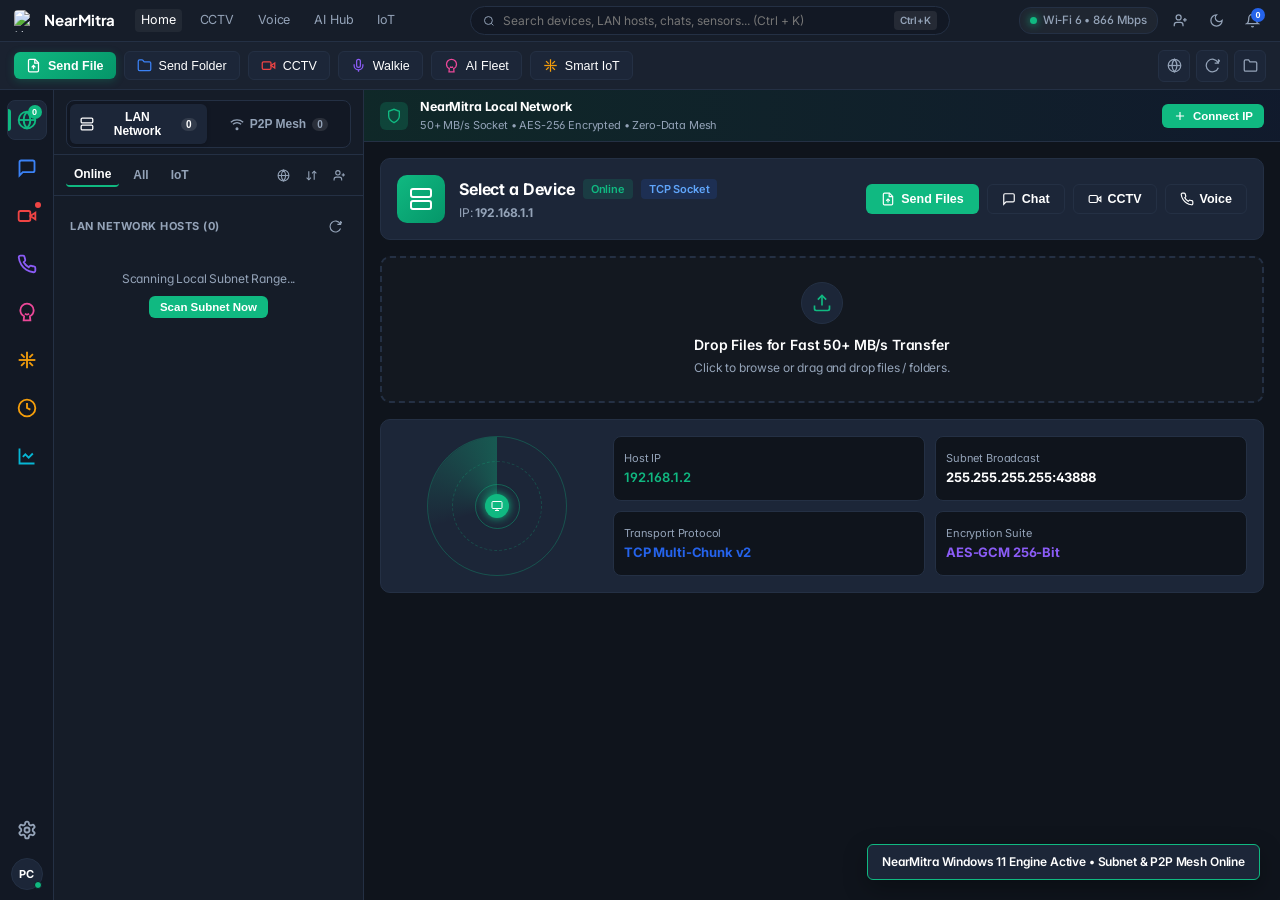
==== nearmitra-windows-app/internal/ui/web/index.html @ fcaa20da "feat(cctv): add real WebRTC live video streaming, MediaRecorder storage, single instance lock, and r" ====
<!DOCTYPE html>
<html lang="en">
<head>
  <meta charset="UTF-8">
  <meta name="viewport" content="width=device-width, initial-scale=1.0">
  <title>NearMitra - Local AI & High-Speed P2P Mesh</title>
  <link rel="icon" type="image/x-icon" href="/favicon.ico">
  <link rel="stylesheet" href="style.css">
  <link rel="preconnect" href="https://fonts.googleapis.com">
  <link rel="preconnect" href="https://fonts.gstatic.com" crossorigin>
  <link href="https://fonts.googleapis.com/css2?family=Inter:ital,opsz,wght@0,14..32,300;0,14..32,400;0,14..32,500;0,14..32,600;0,14..32,700;1,14..32,400&family=Plus+Jakarta+Sans:wght@400;500;600;700;800&display=swap" rel="stylesheet">
</head>
<body class="dark-theme">

  <!-- ══════════════ INCOMING CALL RINGING OVERLAY ══════════════ -->
  <div id="incomingCallOverlay" style="display:none;" class="incoming-call-overlay">
    <div class="incoming-call-card">
      <div class="ic-pulse-ring"></div>
      <div class="ic-avatar" id="icAvatar">SU</div>
      <div class="ic-info">
        <span class="ic-label">Incoming Call</span>
        <h3 class="ic-name" id="icPeerName">Unknown</h3>
        <span class="ic-type" id="icCallType">Audio • P2P WebRTC</span>
      </div>
      <div class="ic-actions">
        <button class="ic-btn ic-decline" onclick="declineIncomingCall()" title="Decline">
          <svg viewBox="0 0 24 24" fill="none" stroke="currentColor" stroke-width="2.5"><path d="M10.68 13.31a16 16 0 0 0 3.41 2.6l1.27-1.27a2 2 0 0 1 2.11-.45 12.84 12.84 0 0 0 2.81.7 2 2 0 0 1 1.72 2v3a2 2 0 0 1-2.18 2 19.79 19.79 0 0 1-8.63-3.07 19.5 19.5 0 0 1-6-6 19.79 19.79 0 0 1-3.07-8.67A2 2 0 0 1 4.11 2h3a2 2 0 0 1 2 1.72 12.84 12.84 0 0 0 .7 2.81 2 2 0 0 1-.45 2.11L8.09 9.91"/></svg>
          <span>Decline</span>
        </button>
        <button class="ic-btn ic-answer" onclick="answerIncomingCall()" title="Answer">
          <svg viewBox="0 0 24 24" fill="none" stroke="currentColor" stroke-width="2.5"><path d="M22 16.92v3a2 2 0 0 1-2.18 2 19.79 19.79 0 0 1-8.63-3.07 19.5 19.5 0 0 1-6-6 19.79 19.79 0 0 1-3.07-8.67A2 2 0 0 1 4.11 2h3a2 2 0 0 1 2 1.72 12.84 12.84 0 0 0 .7 2.81 2 2 0 0 1-.45 2.11L8.09 9.91a16 16 0 0 0 6.72 6.72l1.27-1.27a2 2 0 0 1 2.11-.45 12.84 12.84 0 0 0 2.81.7A2 2 0 0 1 22 16.92z"/></svg>
          <span>Answer</span>
        </button>
      </div>
    </div>
  </div>

  <!-- Windows 11 Fluent Titlebar -->
  <header class="app-titlebar">
    <div class="titlebar-left">
      <div class="app-brand-badge">
        <img src="/logo.png" class="brand-logo-img" alt="NearMitra">
        <span class="brand-title-text">NearMitra</span>
      </div>
      <nav class="titlebar-menu">
        <span class="menu-item active">Home</span>
        <span class="menu-item" onclick="switchTab('cctv')">CCTV</span>
        <span class="menu-item" onclick="switchTab('voice')">Voice</span>
        <span class="menu-item" onclick="switchTab('ai')">AI Hub</span>
        <span class="menu-item" onclick="switchTab('iot')">IoT</span>
      </nav>
    </div>

    <!-- Central Search Pill -->
    <div class="titlebar-search-container">
      <div class="search-pill">
        <svg class="search-icon" viewBox="0 0 24 24" fill="none" stroke="currentColor" stroke-width="2"><circle cx="11" cy="11" r="8"/><path d="m21 21-4.3-4.3"/></svg>
        <input type="text" id="globalSearchInput" placeholder="Search devices, LAN hosts, chats, sensors... (Ctrl + K)" oninput="filterMasterList(this.value)">
        <span class="search-shortcut">Ctrl+K</span>
      </div>
    </div>

    <!-- Right Controls -->
    <div class="titlebar-right">
      <div class="status-pill-header">
        <span class="status-dot-pulse"></span>
        <span id="meshStatusHeader">Wi-Fi 6 • 866 Mbps</span>
      </div>
      <button class="titlebar-btn" onclick="openManualPairModal()" title="Connect by IP">
        <svg viewBox="0 0 24 24" fill="none" stroke="currentColor" stroke-width="2"><path d="M16 21v-2a4 4 0 0 0-4-4H6a4 4 0 0 0-4 4v2"/><circle cx="9" cy="7" r="4"/><line x1="19" x2="19" y1="8" y2="14"/><line x1="22" x2="16" y1="11" y2="11"/></svg>
      </button>
      <button class="titlebar-btn" onclick="toggleAppTheme()" id="themeBtnTop" title="Toggle Theme">
        <svg viewBox="0 0 24 24" fill="none" stroke="currentColor" stroke-width="2"><path d="M12 3a6 6 0 0 0 9 9 9 9 0 1 1-9-9Z"/></svg>
      </button>
      <button class="titlebar-btn notify-btn" onclick="switchTab('logs')" title="Transfers & Logs">
        <svg viewBox="0 0 24 24" fill="none" stroke="currentColor" stroke-width="2"><path d="M6 8a6 6 0 0 1 12 0c0 7 3 9 3 9H3s3-2 3-9"/><path d="M10.3 21a1.94 1.94 0 0 0 3.4 0"/></svg>
        <span class="notification-count" id="headerLogBadge">0</span>
      </button>
    </div>
  </header>

  <!-- Command Ribbon -->
  <section class="command-ribbon">
    <div class="ribbon-action-group">
      <button class="ribbon-btn ribbon-btn-primary" onclick="openAttachModal()">
        <svg viewBox="0 0 24 24" fill="none" stroke="currentColor" stroke-width="2"><path d="M14.5 2H6a2 2 0 0 0-2 2v16a2 2 0 0 0 2 2h12a2 2 0 0 0 2-2V7.5L14.5 2z"/><polyline points="14 2 14 8 20 8"/><path d="M12 18v-6"/><path d="m9 15 3-3 3 3"/></svg>
        <span>Send File</span>
      </button>
      <button class="ribbon-btn" onclick="triggerSendFolder()">
        <svg viewBox="0 0 24 24" fill="none" stroke="currentColor" stroke-width="2" style="stroke: #3B82F6;"><path d="M4 20h16a2 2 0 0 0 2-2V8a2 2 0 0 0-2-2h-7.93a2 2 0 0 1-1.66-.9l-.82-1.2A2 2 0 0 0 7.93 3H4a2 2 0 0 0-2 2v13c0 1.1.9 2 2 2Z"/></svg>
        <span>Send Folder</span>
      </button>
      <button class="ribbon-btn" onclick="switchTab('cctv')">
        <svg viewBox="0 0 24 24" fill="none" stroke="currentColor" stroke-width="2" style="stroke: #EF4444;"><path d="m22 8-6 4 6 4V8Z"/><rect width="14" height="12" x="2" y="6" rx="2"/></svg>
        <span>CCTV</span>
      </button>
      <button class="ribbon-btn" onclick="switchTab('voice')">
        <svg viewBox="0 0 24 24" fill="none" stroke="currentColor" stroke-width="2" style="stroke: #8B5CF6;"><path d="M12 2a3 3 0 0 0-3 3v7a3 3 0 0 0 6 0V5a3 3 0 0 0-3-3Z"/><path d="M19 10v2a7 7 0 0 1-14 0v-2"/><line x1="12" x2="12" y1="19" y2="22"/></svg>
        <span>Walkie</span>
      </button>
      <button class="ribbon-btn" onclick="switchTab('ai')">
        <svg viewBox="0 0 24 24" fill="none" stroke="currentColor" stroke-width="2" style="stroke: #EC4899;"><path d="M12 2a8 8 0 0 0-8 8c0 3.1 1.8 5.8 4.5 7.1L8 22h8l-.5-4.9c2.7-1.3 4.5-4 4.5-7.1a8 8 0 0 0-8-8z"/><path d="M9 10h.01"/><path d="M15 10h.01"/><path d="M9.5 14a3.5 3.5 0 0 0 5 0"/></svg>
        <span>AI Fleet</span>
      </button>
      <button class="ribbon-btn" onclick="switchTab('iot')">
        <svg viewBox="0 0 24 24" fill="none" stroke="currentColor" stroke-width="2" style="stroke: #F59E0B;"><path d="M12 2v20"/><path d="m4.93 4.93 4.24 4.24"/><path d="m14.83 14.83 4.24 4.24"/><path d="M2 12h20"/><path d="m19.07 4.93-4.24 4.24"/><path d="m9.17 14.83-4.24 4.24"/></svg>
        <span>Smart IoT</span>
      </button>
    </div>
    <div class="ribbon-right-tools">
      <button class="ribbon-icon-btn" onclick="scanLANSubnet()" title="Scan Subnet">
        <svg viewBox="0 0 24 24" fill="none" stroke="currentColor" stroke-width="2"><circle cx="12" cy="12" r="10"/><line x1="2" y1="12" x2="22" y2="12"/><path d="M12 2a15.3 15.3 0 0 1 4 10 15.3 15.3 0 0 1-4 10 15.3 15.3 0 0 1-4-10 15.3 15.3 0 0 1 4-10z"/></svg>
      </button>
      <button class="ribbon-icon-btn" onclick="refreshDiscoveryState()" title="Refresh Discovery">
        <svg viewBox="0 0 24 24" fill="none" stroke="currentColor" stroke-width="2"><path d="M21.5 2v6h-6M21.34 15.57a10 10 0 1 1-.57-8.38l5.67-5.67"/></svg>
      </button>
      <button class="ribbon-icon-btn" onclick="openSaveDirectory()" title="Open Folder">
        <svg viewBox="0 0 24 24" fill="none" stroke="currentColor" stroke-width="2"><path d="M22 19a2 2 0 0 1-2 2H4a2 2 0 0 1-2-2V5a2 2 0 0 1 2-2h5l2 3h9a2 2 0 0 1 2 2z"/></svg>
      </button>
    </div>
  </section>

  <!-- Main Work Environment -->
  <div class="app-workspace">

    <!-- 1. Activity Bar -->
    <aside class="activity-bar">
      <div class="activity-top">
        <button class="activity-btn active" data-tab="radar" title="LAN / Radar">
          <div class="activity-icon-wrap" style="color: #10B981;">
            <svg viewBox="0 0 24 24" fill="none" stroke="currentColor" stroke-width="2.2"><circle cx="12" cy="12" r="10"/><path d="M12 2a14.5 14.5 0 0 0 0 20 14.5 14.5 0 0 0 0-20"/><path d="M2 12h20"/></svg>
          </div>
          <span class="activity-badge" id="badgePeerCount">0</span>
        </button>

        <button class="activity-btn" data-tab="chat" title="Chat">
          <div class="activity-icon-wrap" style="color: #3B82F6;">
            <svg viewBox="0 0 24 24" fill="none" stroke="currentColor" stroke-width="2.2"><path d="M21 15a2 2 0 0 1-2 2H7l-4 4V5a2 2 0 0 1 2-2h14a2 2 0 0 1 2 2z"/></svg>
          </div>
        </button>

        <button class="activity-btn" data-tab="cctv" title="CCTV">
          <div class="activity-icon-wrap" style="color: #EF4444;">
            <svg viewBox="0 0 24 24" fill="none" stroke="currentColor" stroke-width="2.2"><path d="m22 8-6 4 6 4V8Z"/><rect width="14" height="12" x="2" y="6" rx="2"/></svg>
          </div>
          <span class="activity-live-dot"></span>
        </button>

        <button class="activity-btn" data-tab="voice" title="Voice">
          <div class="activity-icon-wrap" style="color: #8B5CF6;">
            <svg viewBox="0 0 24 24" fill="none" stroke="currentColor" stroke-width="2.2"><path d="M22 16.92v3a2 2 0 0 1-2.18 2 19.79 19.79 0 0 1-8.63-3.07 19.5 19.5 0 0 1-6-6 19.79 19.79 0 0 1-3.07-8.67A2 2 0 0 1 4.11 2h3a2 2 0 0 1 2 1.72 12.84 12.84 0 0 0 .7 2.81 2 2 0 0 1-.45 2.11L8.09 9.91a16 16 0 0 0 6 6l1.27-1.27a2 2 0 0 1 2.11-.45 12.84 12.84 0 0 0 2.81.7A2 2 0 0 1 22 16.92z"/></svg>
          </div>
        </button>

        <button class="activity-btn" data-tab="ai" title="AI Hub">
          <div class="activity-icon-wrap" style="color: #EC4899;">
            <svg viewBox="0 0 24 24" fill="none" stroke="currentColor" stroke-width="2.2"><path d="M12 2a8 8 0 0 0-8 8c0 3.1 1.8 5.8 4.5 7.1L8 22h8l-.5-4.9c2.7-1.3 4.5-4 4.5-7.1a8 8 0 0 0-8-8z"/><path d="M9 10h.01"/><path d="M15 10h.01"/><path d="M9.5 14a3.5 3.5 0 0 0 5 0"/></svg>
          </div>
        </button>

        <button class="activity-btn" data-tab="iot" title="IoT">
          <div class="activity-icon-wrap" style="color: #F59E0B;">
            <svg viewBox="0 0 24 24" fill="none" stroke="currentColor" stroke-width="2.2"><path d="M12 2v20"/><path d="m4.93 4.93 4.24 4.24"/><path d="m14.83 14.83 4.24 4.24"/><path d="M2 12h20"/><path d="m19.07 4.93-4.24 4.24"/><path d="m9.17 14.83-4.24 4.24"/></svg>
          </div>
        </button>

        <button class="activity-btn" data-tab="recents" title="Recents & Storage">
          <div class="activity-icon-wrap" style="color: #F59E0B;">
            <svg viewBox="0 0 24 24" fill="none" stroke="currentColor" stroke-width="2.2"><circle cx="12" cy="12" r="10"/><polyline points="12 6 12 12 16 14"/></svg>
          </div>
        </button>

        <button class="activity-btn" data-tab="logs" title="Logs">
          <div class="activity-icon-wrap" style="color: #06B6D4;">
            <svg viewBox="0 0 24 24" fill="none" stroke="currentColor" stroke-width="2.2"><path d="M3 3v18h18"/><path d="m19 9-5 5-4-4-3 3"/></svg>
          </div>
        </button>
      </div>

      <div class="activity-bottom">
        <button class="activity-btn" data-tab="settings" title="Settings">
          <div class="activity-icon-wrap" style="color: #94A3B8;">
            <svg viewBox="0 0 24 24" fill="none" stroke="currentColor" stroke-width="2.2"><path d="M12.22 2h-.44a2 2 0 0 0-2 2v.18a2 2 0 0 1-1 1.73l-.43.25a2 2 0 0 1-2 0l-.15-.08a2 2 0 0 0-2.73.73l-.22.38a2 2 0 0 0 .73 2.73l.15.1a2 2 0 0 1 1 1.72v.51a2 2 0 0 1-1 1.74l-.15.09a2 2 0 0 0-.73 2.73l.22.38a2 2 0 0 0 2.73.73l.15-.08a2 2 0 0 1 2 0l.43.25a2 2 0 0 1 1 1.73V20a2 2 0 0 0 2 2h.44a2 2 0 0 0 2-2v-.18a2 2 0 0 1 1-1.73l.43-.25a2 2 0 0 1 2 0l.15.08a2 2 0 0 0 2.73-.73l.22-.39a2 2 0 0 0-.73-2.73l-.15-.08a2 2 0 0 1-1-1.74v-.5a2 2 0 0 1 1-1.74l.15-.09a2 2 0 0 0 .73-2.73l-.22-.38a2 2 0 0 0-2.73-.73l-.15.08a2 2 0 0 1-2 0l-.43-.25a2 2 0 0 1-1-1.73V4a2 2 0 0 0-2-2z"/><circle cx="12" cy="12" r="3"/></svg>
          </div>
        </button>

        <div class="user-avatar-node" title="Local Windows Node">
          <span>PC</span>
          <span class="user-status-dot"></span>
        </div>
      </div>
    </aside>

    <!-- 2. Master List Column -->
    <section class="master-list-pane">
      
      <!-- LAN first, then P2P mode tabs -->
      <div class="connection-mode-container">
        <div class="connection-mode-tabs">
          <button class="mode-tab-btn active" id="btnModeLAN" onclick="setConnectionMode('lan')">
            <svg viewBox="0 0 24 24" fill="none" stroke="currentColor" stroke-width="2.2"><rect x="2" y="2" width="20" height="8" rx="2"/><rect x="2" y="14" width="20" height="8" rx="2"/><line x1="6" y1="6" x2="6.01" y2="6"/><line x1="6" y1="18" x2="6.01" y2="18"/></svg>
            <span>LAN Network</span>
            <span class="mode-badge" id="modeLANBadge">0</span>
          </button>
          <button class="mode-tab-btn" id="btnModeP2P" onclick="setConnectionMode('p2p')">
            <svg viewBox="0 0 24 24" fill="none" stroke="currentColor" stroke-width="2.2"><path d="M5 12.55a11 11 0 0 1 14.08 0"/><path d="M1.42 9a16 16 0 0 1 21.16 0"/><circle cx="12" cy="20" r="1.5" fill="currentColor"/></svg>
            <span>P2P Mesh</span>
            <span class="mode-badge" id="modeP2PBadge">0</span>
          </button>
        </div>
      </div>

      <!-- Segment Filter Pills -->
      <div class="master-segment-header">
        <div class="segment-tabs">
          <button class="segment-pill active" id="segPillActive" onclick="filterSegment('focused')">Online</button>
          <button class="segment-pill" id="segPillAll" onclick="filterSegment('other')">All</button>
          <button class="segment-pill" id="segPillIoT" onclick="filterSegment('iot')">IoT</button>
        </div>
        <div class="segment-actions">
          <button class="mini-tool-btn" title="Scan LAN" onclick="scanLANSubnet()"><svg viewBox="0 0 24 24" fill="none" stroke="currentColor" stroke-width="2"><circle cx="12" cy="12" r="10"/><line x1="2" y1="12" x2="22" y2="12"/><path d="M12 2a15.3 15.3 0 0 1 4 10 15.3 15.3 0 0 1-4 10 15.3 15.3 0 0 1-4-10 15.3 15.3 0 0 1 4-10z"/></svg></button>
          <button class="mini-tool-btn" title="Sort" onclick="toggleSortOrder()"><svg viewBox="0 0 24 24" fill="none" stroke="currentColor" stroke-width="2"><path d="m3 16 4 4 4-4"/><path d="M7 20V4"/><path d="m21 8-4-4-4 4"/><path d="M17 4v16"/></svg></button>
          <button class="mini-tool-btn" title="Pair IP" onclick="openManualPairModal()"><svg viewBox="0 0 24 24" fill="none" stroke="currentColor" stroke-width="2"><path d="M16 21v-2a4 4 0 0 0-4-4H6a4 4 0 0 0-4 4v2"/><circle cx="9" cy="7" r="4"/><line x1="19" x2="19" y1="8" y2="14"/><line x1="22" x2="16" y1="11" y2="11"/></svg></button>
        </div>
      </div>

      <!-- Master List Items -->
      <div class="master-items-scroll" id="masterItemsList">
        <!-- Dynamically rendered -->
      </div>
    </section>

    <!-- 3. Detail Workspace -->
    <main class="detail-workspace-pane">

      <!-- Hero Header Bar -->
      <div class="hero-alert-banner">
        <div class="alert-icon-wrap">
          <svg viewBox="0 0 24 24" fill="none" stroke="currentColor" stroke-width="2"><path d="M12 22s8-4 8-10V5l-8-3-8 3v7c0 6 8 10 8 10z"/></svg>
        </div>
        <div class="alert-text-block">
          <span class="alert-headline" id="heroAlertTitle">NearMitra Local Network</span>
          <span class="alert-subline" id="heroAlertSubtitle">50+ MB/s Socket • AES-256 Encrypted • Zero-Data Mesh</span>
        </div>
        <button class="btn btn-sm btn-primary" onclick="openManualPairModal()">
          <svg viewBox="0 0 24 24" fill="none" stroke="currentColor" stroke-width="2"><path d="M12 5v14M5 12h14"/></svg>
          <span>Connect IP</span>
        </button>
      </div>

      <!-- TAB PANE 0: RADAR & PEERS (Detail) -->
      <section id="tab-radar" class="tab-pane active">
        <div class="detail-header-card" id="detailHeaderCard">
          <div class="peer-hero-info">
            <div class="hero-avatar-large bg-emerald" id="heroPeerAvatar">
              <svg viewBox="0 0 24 24" fill="none" stroke="currentColor" stroke-width="2"><rect x="2" y="2" width="20" height="8" rx="2"/><rect x="2" y="14" width="20" height="8" rx="2"/></svg>
            </div>
            <div>
              <div class="hero-title-row">
                <h2 class="hero-title" id="heroPeerName">Select a Device</h2>
                <span class="badge badge-emerald" id="heroPeerStatus">Online</span>
                <span class="badge badge-blue" id="heroPeerType">TCP Socket</span>
              </div>
              <p class="hero-subtext" id="heroPeerMeta">IP: <strong id="heroPeerIP">192.168.1.1</strong></p>
            </div>
          </div>

          <div class="hero-actions-row">
            <button class="btn btn-primary" onclick="openAttachModal()">
              <svg viewBox="0 0 24 24" fill="none" stroke="currentColor" stroke-width="2"><path d="M14.5 2H6a2 2 0 0 0-2 2v16a2 2 0 0 0 2 2h12a2 2 0 0 0 2-2V7.5L14.5 2z"/><polyline points="14 2 14 8 20 8"/><path d="M12 18v-6"/><path d="m9 15 3-3 3 3"/></svg>
              <span>Send Files</span>
            </button>
            <button class="btn btn-secondary" onclick="switchTab('chat')">
              <svg viewBox="0 0 24 24" fill="none" stroke="currentColor" stroke-width="2"><path d="M21 15a2 2 0 0 1-2 2H7l-4 4V5a2 2 0 0 1 2-2h14a2 2 0 0 1 2 2z"/></svg>
              <span>Chat</span>
            </button>
            <button class="btn btn-secondary" onclick="switchTab('cctv')">
              <svg viewBox="0 0 24 24" fill="none" stroke="currentColor" stroke-width="2"><path d="m22 8-6 4 6 4V8Z"/><rect width="14" height="12" x="2" y="6" rx="2"/></svg>
              <span>CCTV</span>
            </button>
            <button class="btn btn-secondary" onclick="switchTab('voice')">
              <svg viewBox="0 0 24 24" fill="none" stroke="currentColor" stroke-width="2"><path d="M22 16.92v3a2 2 0 0 1-2.18 2 19.79 19.79 0 0 1-8.63-3.07 19.5 19.5 0 0 1-6-6 19.79 19.79 0 0 1-3.07-8.67A2 2 0 0 1 4.11 2h3a2 2 0 0 1 2 1.72 12.84 12.84 0 0 0 .7 2.81 2 2 0 0 1-.45 2.11L8.09 9.91a16 16 0 0 0 6 6l1.27-1.27a2 2 0 0 1 2.11-.45 12.84 12.84 0 0 0 2.81.7A2 2 0 0 1 22 16.92z"/></svg>
              <span>Voice</span>
            </button>
          </div>
        </div>

        <!-- Drag & Drop Zone -->
        <div class="drag-drop-zone" onclick="triggerSendFile()" ondragover="event.preventDefault()" ondrop="handleDropFile(event)">
          <div class="drop-icon-circle">
            <svg viewBox="0 0 24 24" fill="none" stroke="currentColor" stroke-width="2"><path d="M21 15v4a2 2 0 0 1-2 2H5a2 2 0 0 1-2-2v-4"/><polyline points="17 8 12 3 7 8"/><line x1="12" x2="12" y1="3" y2="15"/></svg>
          </div>
          <h3 class="drop-title">Drop Files for Fast 50+ MB/s Transfer</h3>
          <p class="drop-subtitle">Click to browse or drag and drop files / folders.</p>
        </div>

        <!-- Radar Stats -->
        <div class="radar-card-container">
          <div class="radar-hud">
            <div class="radar-rings">
              <div class="ring ring-1"></div>
              <div class="ring ring-2"></div>
              <div class="ring ring-3"></div>
              <div class="radar-scanner"></div>
              <div class="radar-center-node">
                <svg viewBox="0 0 24 24" fill="none" stroke="currentColor" stroke-width="2"><rect width="20" height="14" x="2" y="3" rx="2"/><line x1="8" x2="16" y1="21" y2="21"/><line x1="12" x2="12" y1="17" y2="21"/></svg>
              </div>
            </div>
          </div>
          <div class="radar-stats-column">
            <div class="stat-box">
              <span class="stat-label">Host IP</span>
              <span class="stat-value text-emerald" id="localNodeIP">192.168.1.2</span>
            </div>
            <div class="stat-box">
              <span class="stat-label">Subnet Broadcast</span>
              <span class="stat-value">255.255.255.255:43888</span>
            </div>
            <div class="stat-box">
              <span class="stat-label">Transport Protocol</span>
              <span class="stat-value text-blue">TCP Multi-Chunk v2</span>
            </div>
            <div class="stat-box">
              <span class="stat-label">Encryption Suite</span>
              <span class="stat-value text-purple">AES-GCM 256-Bit</span>
            </div>
          </div>
        </div>
      </section>

      <!-- TAB PANE 1: CHAT -->
      <section id="tab-chat" class="tab-pane">
        <div class="chat-workspace-card">
          <div class="chat-peer-bar">
            <div class="chat-peer-profile-row">
              <button class="btn-back-tool" onclick="navigateBack()" title="Back to Devices">
                <svg viewBox="0 0 24 24" fill="none" stroke="currentColor" stroke-width="2.5"><path d="m15 18-6-6 6-6"/></svg>
              </button>
              <div class="card-avatar-circle bg-emerald" id="chatHeaderAvatar">
                <span id="chatHeaderInitials">SM</span>
              </div>
              <div>
                <h3 class="chat-title" id="chatHeaderTitle">Direct Message Channel</h3>
                <span class="chat-status-text" id="chatHeaderStatus">Encrypted Direct Socket</span>
              </div>
            </div>
            <div class="chat-tool-actions">
              <button class="chat-btn-tool" onclick="clearActivePeerChat()" title="Clear Chat History"><svg viewBox="0 0 24 24" fill="none" stroke="currentColor" stroke-width="2"><path d="M3 6h18M19 6v14a2 2 0 0 1-2 2H7a2 2 0 0 1-2-2V6m3 0V4a2 2 0 0 1 2-2h4a2 2 0 0 1 2 2v2"/></svg></button>
              <button class="chat-btn-tool" onclick="switchTab('voice')" title="Voice Call"><svg viewBox="0 0 24 24" fill="none" stroke="currentColor" stroke-width="2"><path d="M22 16.92v3a2 2 0 0 1-2.18 2 19.79 19.79 0 0 1-8.63-3.07 19.5 19.5 0 0 1-6-6 19.79 19.79 0 0 1-3.07-8.67A2 2 0 0 1 4.11 2h3a2 2 0 0 1 2 1.72 12.84 12.84 0 0 0 .7 2.81 2 2 0 0 1-.45 2.11L8.09 9.91a16 16 0 0 0 6 6l1.27-1.27a2 2 0 0 1 2.11-.45 12.84 12.84 0 0 0 2.81.7A2 2 0 0 1 22 16.92z"/></svg></button>
              <button class="chat-btn-tool" onclick="switchTab('cctv')" title="CCTV Stream"><svg viewBox="0 0 24 24" fill="none" stroke="currentColor" stroke-width="2"><path d="m22 8-6 4 6 4V8Z"/><rect width="14" height="12" x="2" y="6" rx="2"/></svg></button>
              <button class="chat-btn-tool" onclick="openAttachModal()" title="Attach / Send"><svg viewBox="0 0 24 24" fill="none" stroke="currentColor" stroke-width="2"><path d="M21.44 11.05l-9.19 9.19a6 6 0 0 1-8.49-8.49l9.19-9.19a4 4 0 0 1 5.66 5.66l-9.2 9.19a2 2 0 0 1-2.83-2.83l8.49-8.48"/></svg></button>
            </div>
          </div>

          <!-- ── CHAT SUB-TAB TOGGLE (Peer Chat / Nearby AI) ── -->
          <div class="chat-subtab-bar">
            <button class="chat-subtab active" id="subtabPeerChat" onclick="setChatSubTab('peer')">
              <svg viewBox="0 0 24 24" fill="none" stroke="currentColor" stroke-width="2" style="width:14px;height:14px;"><path d="M21 15a2 2 0 0 1-2 2H7l-4 4V5a2 2 0 0 1 2-2h14a2 2 0 0 1 2 2z"/></svg>
              Peer Chat
            </button>
            <button class="chat-subtab" id="subtabNearbyAI" onclick="setChatSubTab('ai')">
              <svg viewBox="0 0 24 24" fill="none" stroke="currentColor" stroke-width="2" style="width:14px;height:14px;"><path d="M12 2a8 8 0 0 0-8 8c0 3.1 1.8 5.8 4.5 7.1L8 22h8l-.5-4.9c2.7-1.3 4.5-4 4.5-7.1a8 8 0 0 0-8-8z"/><path d="M9 10h.01"/><path d="M15 10h.01"/><path d="M9.5 14a3.5 3.5 0 0 0 5 0"/></svg>
              Nearby AI
              <span class="subtab-ai-badge" id="aiSubtabProviderBadge">—</span>
            </button>
          </div>

          <!-- ── PEER CHAT VIEW ── -->
          <div id="chatViewPeer" style="display:flex; flex-direction:column; flex:1; overflow:hidden;">
            <div class="chat-messages-container" id="chatStream" ondragover="handleChatDragOver(event)" ondragleave="handleChatDragLeave(event)" ondrop="handleChatDrop(event)">
              <div class="chat-drop-overlay" id="chatDropOverlay">
                <div class="drop-overlay-box">
                  <svg viewBox="0 0 24 24" fill="none" stroke="currentColor" stroke-width="2"><path d="M21 15v4a2 2 0 0 1-2 2H5a2 2 0 0 1-2-2v-4"/><polyline points="17 8 12 3 7 8"/><line x1="12" x2="12" y1="3" y2="15"/></svg>
                  <h3>Drop files to send directly</h3>
                  <p id="dropTargetLabel">50+ MB/s Socket Transfer</p>
                </div>
              </div>
              <div class="chat-date-divider"><span>Today</span></div>
            </div>

            <div class="chat-typing-bar" id="chatTypingBar" style="display:none;">
              <div class="typing-bubble">
                <span class="typing-dot"></span>
                <span class="typing-dot"></span>
                <span class="typing-dot"></span>
                <span class="typing-text" id="typingPeerLabel">Peer is typing...</span>
              </div>
            </div>

            <div class="quick-pills-row">
              <button class="quick-pill" onclick="sendPresetText('Crop leaf health scan report')">Crop Health Scan</button>
              <button class="quick-pill" onclick="sendPresetText('Turn ON Irrigation Pump for 15 minutes')">Irrigation Timer</button>
              <button class="quick-pill" onclick="sendPresetText('Print Mandi Gate Pass Receipt')">Print Gate Pass</button>
              <button class="quick-pill" onclick="sendPresetText('Start high-speed mesh benchmark')">Speed Benchmark</button>
            </div>

            <div class="chat-input-capsule">
              <button class="input-tool-btn" onclick="openAttachModal()" title="Attach File / Media / Folder">
                <svg viewBox="0 0 24 24" fill="none" stroke="currentColor" stroke-width="2"><path d="M21.44 11.05l-9.19 9.19a6 6 0 0 1-8.49-8.49l9.19-9.19a4 4 0 0 1 5.66 5.66l-9.2 9.19a2 2 0 0 1-2.83-2.83l8.49-8.48"/></svg>
              </button>
              <input type="text" id="chatInput" class="input-text-area" placeholder="Type message..." onkeydown="if(event.key==='Enter') sendChatMessage()" oninput="handleUserTyping()">
              <button class="input-tool-btn" onclick="switchTab('voice')" title="Voice Note">
                <svg viewBox="0 0 24 24" fill="none" stroke="currentColor" stroke-width="2"><path d="M12 2a3 3 0 0 0-3 3v7a3 3 0 0 0 6 0V5a3 3 0 0 0-3-3Z"/><path d="M19 10v2a7 7 0 0 1-14 0v-2"/></svg>
              </button>
              <button class="input-send-btn" onclick="sendChatMessage()">
                <svg viewBox="0 0 24 24" fill="none" stroke="currentColor" stroke-width="2.5"><path d="m22 2-7 20-4-9-9-4Z"/><path d="M22 2 11 13"/></svg>
              </button>
            </div>
          </div>

          <!-- ── NEARBY AI CHAT VIEW ── -->
          <div id="chatViewAI" style="display:none; flex-direction:column; flex:1; overflow:hidden;">
            <!-- AI Provider Quick Selector -->
            <div class="ai-chat-provider-bar">
              <button class="ai-prov-pill active" id="aiProvPillGemini"  onclick="setAIChatProvider('gemini')">
                <svg viewBox="0 0 24 24" fill="none" stroke="currentColor" stroke-width="2" style="width:13px;height:13px;"><path d="M12 2 2 7l10 5 10-5-10-5zM2 17l10 5 10-5M2 12l10 5 10-5"/></svg>
                Gemini
              </button>
              <button class="ai-prov-pill" id="aiProvPillOpenAI" onclick="setAIChatProvider('openai')">
                <svg viewBox="0 0 24 24" fill="none" stroke="currentColor" stroke-width="2" style="width:13px;height:13px;"><circle cx="12" cy="12" r="10"/><path d="M12 8v4l3 3"/></svg>
                ChatGPT
              </button>
              <button class="ai-prov-pill" id="aiProvPillGroq" onclick="setAIChatProvider('groq')">
                <svg viewBox="0 0 24 24" fill="none" stroke="currentColor" stroke-width="2" style="width:13px;height:13px;"><path d="M13 2L3 14h9l-1 8 10-12h-9l1-8z"/></svg>
                Groq
              </button>
              <button class="ai-prov-pill" id="aiProvPillOllama" onclick="setAIChatProvider('ollama')">
                <svg viewBox="0 0 24 24" fill="none" stroke="currentColor" stroke-width="2" style="width:13px;height:13px;"><rect x="3" y="3" width="18" height="18" rx="3"/><path d="M9 9h6M9 12h6M9 15h4"/></svg>
                Ollama
              </button>
              <button class="ai-prov-pill ai-settings-pill" onclick="switchTab('ai')" title="AI Settings">
                <svg viewBox="0 0 24 24" fill="none" stroke="currentColor" stroke-width="2" style="width:13px;height:13px;"><path d="M12.22 2h-.44a2 2 0 0 0-2 2v.18a2 2 0 0 1-1 1.73l-.43.25a2 2 0 0 1-2 0l-.15-.08a2 2 0 0 0-2.73.73l-.22.38a2 2 0 0 0 .73 2.73l.15.1a2 2 0 0 1 1 1.72v.51a2 2 0 0 1-1 1.74l-.15.09a2 2 0 0 0-.73 2.73l.22.38a2 2 0 0 0 2.73.73l.15-.08a2 2 0 0 1 2 0l.43.25a2 2 0 0 1 1 1.73V20a2 2 0 0 0 2 2h.44a2 2 0 0 0 2-2v-.18a2 2 0 0 1 1-1.73l.43-.25a2 2 0 0 1 2 0l.15.08a2 2 0 0 0 2.73-.73l.22-.39a2 2 0 0 0-.73-2.73l-.15-.08a2 2 0 0 1-1-1.74v-.5a2 2 0 0 1 1-1.74l.15-.09a2 2 0 0 0 .73-2.73l-.22-.38a2 2 0 0 0-2.73-.73l-.15.08a2 2 0 0 1-2 0l-.43-.25a2 2 0 0 1-1-1.73V4a2 2 0 0 0-2-2z"/><circle cx="12" cy="12" r="3"/></svg>
                Config
              </button>
              <span class="ai-chat-model-badge" id="aiChatModelBadge">—</span>
              <span class="ai-share-indicator" id="aiShareIndicator" style="display:none;">
                <svg viewBox="0 0 24 24" fill="none" stroke="currentColor" stroke-width="2" style="width:11px;height:11px;color:#10B981;"><path d="M18 13v6a2 2 0 0 1-2 2H5a2 2 0 0 1-2-2V8a2 2 0 0 1 2-2h6"/><polyline points="15 3 21 3 21 9"/><line x1="10" x2="21" y1="14" y2="3"/></svg>
                Shared with peers
              </span>
            </div>

            <!-- AI Chat Stream -->
            <div class="chat-messages-container" id="aiChatStream">
              <div class="ai-welcome-bubble">
                <div class="ai-welcome-icon">
                  <svg viewBox="0 0 24 24" fill="none" stroke="currentColor" stroke-width="1.5" style="width:28px;height:28px;color:#EC4899;"><path d="M12 2a8 8 0 0 0-8 8c0 3.1 1.8 5.8 4.5 7.1L8 22h8l-.5-4.9c2.7-1.3 4.5-4 4.5-7.1a8 8 0 0 0-8-8z"/></svg>
                </div>
                <p>Nearby AI ready. Ask anything — crop disease, irrigation schedule, Mandi prices, or any local query.</p>
                <div class="ai-quick-prompts">
                  <button onclick="sendAIChatMessage('Diagnose common wheat leaf diseases and suggest organic remedies')">🌾 Crop Disease</button>
                  <button onclick="sendAIChatMessage('Calculate optimal irrigation schedule for 2 hectares at 32% soil moisture')">💧 Irrigation</button>
                  <button onclick="sendAIChatMessage('What are today\'s Mandi prices for wheat and mustard in Rajasthan?')">📊 Mandi Prices</button>
                  <button onclick="sendAIChatMessage('Summarize my NearMitra mesh network status and connected devices')">🔌 Mesh Status</button>
                </div>
              </div>
            </div>

            <div class="ai-chat-typing-bar" id="aiChatTypingBar" style="display:none;">
              <div class="ai-typing-indicator">
                <span class="ai-typing-dot"></span><span class="ai-typing-dot"></span><span class="ai-typing-dot"></span>
                <span style="font-size:11.5px; color:var(--text-muted); margin-left:6px;" id="aiTypingLabel">AI thinking...</span>
              </div>
            </div>

            <div class="chat-input-capsule ai-input-capsule">
              <input type="text" id="aiChatInput" class="input-text-area" placeholder="Ask Nearby AI..." onkeydown="if(event.key==='Enter') sendAIChatMessage()">
              <button class="input-send-btn ai-send-btn" onclick="sendAIChatMessage()">
                <svg viewBox="0 0 24 24" fill="none" stroke="currentColor" stroke-width="2.5"><path d="m22 2-7 20-4-9-9-4Z"/><path d="M22 2 11 13"/></svg>
              </button>
            </div>
          </div>
        </div>
      </section>

      <!-- TAB PANE 2: CCTV SURVEILLANCE & REMOTE STREAMING -->
      <section id="tab-cctv" class="tab-pane">
        <div class="pane-action-bar">
          <div style="display:flex; align-items:center; gap:12px;">
            <button class="btn-back-tool" onclick="navigateBack()" title="Back">
              <svg viewBox="0 0 24 24" fill="none" stroke="currentColor" stroke-width="2.5"><path d="m15 18-6-6 6-6"/></svg>
            </button>
            <div>
              <h2 class="pane-title">CCTV Surveillance & Remote Vision</h2>
              <p class="pane-subtitle">Host Camera • Remote Peer Monitor • OpenCV Diagnostics • MP4 REC</p>
            </div>
          </div>
          <div class="pane-actions-group">
            <button class="btn btn-danger" id="btnRecordToggle" onclick="toggleCctvRecording()">
              <span class="rec-dot"></span>
              <span id="recBtnLabel">Start REC</span>
            </button>
            <button class="btn btn-secondary" onclick="captureCctvSnapshot()">
              <svg viewBox="0 0 24 24" fill="none" stroke="currentColor" stroke-width="2"><path d="M23 19a2 2 0 0 1-2 2H3a2 2 0 0 1-2-2V8a2 2 0 0 1 2-2h4l2-3h6l2 3h4a2 2 0 0 1 2 2z"/><circle cx="12" cy="13" r="4"/></svg>
              <span>Snapshot</span>
            </button>
          </div>
        </div>

        <!-- Mode Switcher (Host Camera vs Remote Viewer) -->
        <div class="stream-role-switcher-bar">
          <button class="stream-role-tab active" id="btnRoleHost" onclick="setStreamerRole('host')">
            <svg viewBox="0 0 24 24" fill="none" stroke="currentColor" stroke-width="2" style="width:16px;height:16px;"><path d="M14.5 4h-5L7 7H4a2 2 0 0 0-2 2v9a2 2 0 0 0 2 2h16a2 2 0 0 0 2-2V9a2 2 0 0 0-2-2h-3l-2.5-3z"/><circle cx="12" cy="13" r="3"/></svg>
            <span>Host Camera (CCTV Source)</span>
          </button>
          <button class="stream-role-tab" id="btnRoleRemote" onclick="setStreamerRole('remote')">
            <svg viewBox="0 0 24 24" fill="none" stroke="currentColor" stroke-width="2" style="width:16px;height:16px;"><rect width="20" height="14" x="2" y="3" rx="2"/><line x1="8" x2="16" y1="21" y2="21"/><line x1="12" x2="12" y1="17" y2="21"/></svg>
            <span>Remote Monitor (Watch Peer)</span>
          </button>
        </div>

        <!-- Main Video Viewport Canvas -->
        <div class="cctv-viewport-card" id="cctvMainViewport">
          <!-- Top HUD Overlay -->
          <div class="cctv-hud-overlay top-left">
            <div class="hud-status-badge">
              <span class="hud-live-dot" id="cctvLiveDot"></span>
              <span id="cctvStatusBadge">Host Camera Ready</span>
              <span class="badge badge-emerald" style="font-size:9.5px; padding:2px 6px;">1080P HD</span>
            </div>
            <span class="badge badge-slate" id="hudPipelineLabel">Normal Feed</span>
          </div>

          <div class="cctv-hud-overlay top-right">
            <div class="badge badge-danger" id="cctvRecBadge" style="display:none">
              REC <span id="recTimer">00:00:00</span>
            </div>
            <button class="hud-tool-btn" id="btnCctvReset" onclick="resetCctvStream()" title="Reset & Refresh Stream">
              <svg viewBox="0 0 24 24" fill="none" stroke="currentColor" stroke-width="2" style="width:15px;height:15px;"><path d="M3 12a9 9 0 0 1 9-9 9.75 9.75 0 0 1 6.74 2.74L21 8"/><path d="M21 3v5h-5"/><path d="M21 12a9 9 0 0 1-9 9 9.75 9.75 0 0 1-6.74-2.74L3 16"/><path d="M3 21v-5h5"/></svg>
            </button>
            <button class="hud-tool-btn" id="btnCctvFullscreen" onclick="toggleCctvFullscreen()" title="Fullscreen View">
              <svg viewBox="0 0 24 24" fill="none" stroke="currentColor" stroke-width="2" style="width:15px;height:15px;"><path d="M8 3H5a2 2 0 0 0-2 2v3m18 0V5a2 2 0 0 0-2-2h-3m0 18h3a2 2 0 0 0 2-2v-3M3 16v3a2 2 0 0 0 2 2h3"/></svg>
            </button>
          </div>

          <!-- Video Players -->
          <video id="localCctvVideo" autoplay playsinline muted class="cctv-video-render" style="display:none;"></video>
          <video id="remoteCctvVideo" autoplay playsinline class="cctv-video-render" style="display:none;"></video>

          <!-- Inactive Placeholder -->
          <div class="cctv-canvas-placeholder" id="cctvPlaceholder">
            <div class="stream-center-box">
              <svg viewBox="0 0 24 24" fill="none" stroke="currentColor" stroke-width="1.5"><path d="m22 8-6 4 6 4V8Z"/><rect width="14" height="12" x="2" y="6" rx="2"/></svg>
              <h3 id="placeholderTitle">Host Camera Inactive</h3>
              <p id="placeholderSubtitle" style="font-size:12px; color:var(--text-muted); margin-top:4px;">Click "Start Host Camera" below to begin local CCTV stream</p>
            </div>
          </div>

          <!-- Diagnostic Banner at bottom of viewport -->
          <div class="cctv-diagnostic-banner" id="cctvDiagBanner">
            AI Vision Pipeline: Offline-Ready • 0% Cloud Dependency • 4ms Direct Frame Loop
          </div>

          <!-- Host Quick Floating Lens/Flash Toolbar (Visible when local host is streaming) -->
          <div class="host-floating-toolbar" id="hostFloatToolbar" style="display:none;">
            <button class="float-tool-btn" id="btnHostTorch" onclick="toggleHostTorch()" title="Torch / Flashlight">
              <svg viewBox="0 0 24 24" fill="none" stroke="currentColor" stroke-width="2"><polygon points="13 2 3 14 12 14 11 22 21 10 12 10 13 2"/></svg>
            </button>
            <button class="float-tool-btn" onclick="switchHostCameraDevice()" title="Flip / Switch Webcam">
              <svg viewBox="0 0 24 24" fill="none" stroke="currentColor" stroke-width="2"><path d="M21.5 2v6h-6M21.34 15.57a10 10 0 1 1-.57-8.38l5.67-5.67"/></svg>
            </button>
            <button class="float-tool-btn" id="btnHostMicMute" onclick="toggleHostMicMute()" title="Mute Host Mic">
              <svg viewBox="0 0 24 24" fill="none" stroke="currentColor" stroke-width="2"><path d="M12 2a3 3 0 0 0-3 3v7a3 3 0 0 0 6 0V5a3 3 0 0 0-3-3Z"/><path d="M19 10v2a7 7 0 0 1-14 0v-2"/></svg>
            </button>
          </div>
        </div>

        <!-- Computer Vision Filter Pills -->
        <div class="filter-pills-bar" id="cvFiltersBar" style="margin-top:10px;">
          <button class="filter-pill active" data-filter="Normal Feed">Normal 1080p</button>
          <button class="filter-pill" data-filter="Motion & Intruder Alert">Motion & Intruder</button>
          <button class="filter-pill" data-filter="AI Crop Disease / Leaf Scan">Crop Health (NDVI)</button>
          <button class="filter-pill" data-filter="Night Vision IR Boost">Night Vision IR</button>
          <button class="filter-pill" data-filter="Edge Contour Analysis">Edge Contour</button>
          <button class="filter-pill" data-filter="Thermal False-Color HUD">Thermal False-Color</button>
        </div>

        <!-- Dynamic Action Controls: HOST CAMERA CONTROLS -->
        <div id="controlsHostView" class="stream-controls-section" style="margin-top:12px;">
          <div style="display:flex; gap:10px;">
            <button class="btn btn-primary" id="btnStartHostCamera" onclick="toggleHostCameraStream()" style="flex:1; padding:13px; font-size:14px; font-weight:700;">
              <svg viewBox="0 0 24 24" fill="none" stroke="currentColor" stroke-width="2" style="width:18px;height:18px;"><path d="m22 8-6 4 6 4V8Z"/><rect width="14" height="12" x="2" y="6" rx="2"/></svg>
              <span id="btnHostCameraLabel">Start Host Camera</span>
            </button>
            <button class="btn btn-secondary" onclick="openRecordingsFolder()">
              <svg viewBox="0 0 24 24" fill="none" stroke="currentColor" stroke-width="2"><path d="M4 20h16a2 2 0 0 0 2-2V8a2 2 0 0 0-2-2h-7.93a2 2 0 0 1-1.66-.9l-.82-1.2A2 2 0 0 0 7.93 3H4a2 2 0 0 0-2 2v13c0 1.1.9 2 2 2Z"/></svg>
              <span>Recordings</span>
            </button>
          </div>
        </div>

        <!-- Dynamic Action Controls: REMOTE MONITOR CONTROLS -->
        <div id="controlsRemoteView" class="stream-controls-section" style="display:none; margin-top:12px; flex-direction:column; gap:12px;">
          <!-- Peer Selection Dropdown Row -->
          <div class="remote-peer-select-card">
            <div style="display:flex; align-items:center; gap:8px; flex:1;">
              <svg viewBox="0 0 24 24" fill="none" stroke="currentColor" stroke-width="2" style="width:18px;height:18px; color:var(--primary-emerald);"><rect width="14" height="20" x="5" y="2" rx="2" ry="2"/><path d="M12 18h.01"/></svg>
              <div style="flex:1;">
                <div style="font-size:11px; color:var(--text-muted);">Target Host Device:</div>
                <select id="cctvPeerSelect" class="form-select" onchange="onCctvTargetPeerChanged(this.value)" style="margin-top:2px; padding:6px 10px;">
                  <!-- Populated from peers -->
                </select>
              </div>
            </div>
            <button class="btn btn-primary" id="btnConnectRemoteCctv" onclick="toggleRemoteCctvConnection()" style="padding:10px 18px; font-weight:700;">
              <svg viewBox="0 0 24 24" fill="none" stroke="currentColor" stroke-width="2"><path d="M22 11.08V12a10 10 0 1 1-5.93-9.14"/><polyline points="22 4 12 14.01 9 11.01"/></svg>
              <span id="btnConnectRemoteLabel">Connect Camera Feed</span>
            </button>
          </div>

          <!-- Remote Hardware Control Triggers (Active when connected to peer) -->
          <div class="remote-hw-triggers-card" id="remoteHwTriggersBox" style="display:none;">
            <span style="font-size:11.5px; font-weight:700; color:var(--text-muted); text-transform:uppercase; letter-spacing:0.5px;">Remote Hardware Controls</span>
            <div class="remote-hw-btns-grid">
              <button class="btn btn-secondary" id="btnRemoteTorch" onclick="triggerRemoteHardware('toggle_torch')">
                <svg viewBox="0 0 24 24" fill="none" stroke="currentColor" stroke-width="2" style="color:#F59E0B;"><polygon points="13 2 3 14 12 14 11 22 21 10 12 10 13 2"/></svg>
                <span id="remoteTorchText">Torch ON</span>
              </button>
              <button class="btn btn-secondary" onclick="triggerRemoteHardware('switch_camera')">
                <svg viewBox="0 0 24 24" fill="none" stroke="currentColor" stroke-width="2" style="color:#10B981;"><path d="M21.5 2v6h-6M21.34 15.57a10 10 0 1 1-.57-8.38l5.67-5.67"/></svg>
                <span>Flip Lens</span>
              </button>
              <button class="btn btn-secondary" id="btnRemoteMic" onclick="triggerRemoteHardware('toggle_mic')">
                <svg viewBox="0 0 24 24" fill="none" stroke="currentColor" stroke-width="2" style="color:#EF4444;"><path d="M12 2a3 3 0 0 0-3 3v7a3 3 0 0 0 6 0V5a3 3 0 0 0-3-3Z"/><path d="M19 10v2a7 7 0 0 1-14 0v-2"/></svg>
                <span id="remoteMicText">Mute Peer</span>
              </button>
              <button class="btn btn-secondary" onclick="captureCctvSnapshot()">
                <svg viewBox="0 0 24 24" fill="none" stroke="currentColor" stroke-width="2"><circle cx="12" cy="13" r="3"/><path d="M5 7h14a2 2 0 0 1 2 2v9a2 2 0 0 1-2 2H5a2 2 0 0 1-2-2V9a2 2 0 0 1 2-2z"/></svg>
                <span>Snapshot</span>
              </button>
              <button class="btn btn-secondary" onclick="toggleCctvFullscreen()" title="Fullscreen Video">
                <svg viewBox="0 0 24 24" fill="none" stroke="currentColor" stroke-width="2" style="color:#3B82F6;"><path d="M8 3H5a2 2 0 0 0-2 2v3m18 0V5a2 2 0 0 0-2-2h-3m0 18h3a2 2 0 0 0 2-2v-3M3 16v3a2 2 0 0 0 2 2h3"/></svg>
                <span>Fullscreen</span>
              </button>
              <button class="btn btn-secondary" onclick="resetCctvStream()" title="Refresh / Reconnect Feed">
                <svg viewBox="0 0 24 24" fill="none" stroke="currentColor" stroke-width="2" style="color:#A855F7;"><path d="M3 12a9 9 0 0 1 9-9 9.75 9.75 0 0 1 6.74 2.74L21 8"/><path d="M21 3v5h-5"/><path d="M21 12a9 9 0 0 1-9 9 9.75 9.75 0 0 1-6.74-2.74L3 16"/><path d="M3 21v-5h5"/></svg>
                <span>Refresh</span>
              </button>
            </div>
          </div>
        </div>

        <!-- Step-by-Step Professional Usage Guide Card -->
        <div class="stream-guide-card" style="margin-top:14px;">
          <div style="font-weight:700; font-size:12.5px; color:var(--text-title); margin-bottom:6px; display:flex; align-items:center; gap:6px;">
            <svg viewBox="0 0 24 24" fill="none" stroke="currentColor" stroke-width="2" style="width:14px;height:14px;color:var(--primary-emerald);"><circle cx="12" cy="12" r="10"/><line x1="12" x2="12" y1="16"/><line x1="12" x2="12.01" y1="8"/></svg>
            How Host & Remote Streaming Works:
          </div>
          <ul class="stream-guide-list">
            <li><strong>Host Camera Mode:</strong> Turn this PC or connected webcam into a dedicated CCTV security node that broadcasts live video to mobile phones and mesh peers.</li>
            <li><strong>Remote Monitor Mode:</strong> Connect directly to a nearby Android phone or laptop camera to monitor crops, warehouses, or entrance gates in real time with hardware flashlight and lens flip control.</li>
            <li><strong>100% Zero-Data P2P:</strong> All frames stream strictly over your local Wi-Fi / LAN without touching any cloud servers.</li>
          </ul>
        </div>
      </section>

      <!-- TAB PANE 3: WEBRTC CALLING & LIVE AUDIO STREAMING -->
      <section id="tab-voice" class="tab-pane">
        <div class="pane-action-bar" style="margin-bottom: 0;">
          <div style="display:flex; align-items:center; gap:12px;">
            <button class="btn-back-tool" onclick="navigateBack()" title="Back">
              <svg viewBox="0 0 24 24" fill="none" stroke="currentColor" stroke-width="2.5"><path d="m15 18-6-6 6-6"/></svg>
            </button>
            <div>
              <h2 class="pane-title" id="callingHeaderTitle">HD Voice & Live Audio Relay</h2>
              <p class="pane-subtitle" id="callingHeaderSubtitle">Listen Remote Room • Broadcast My Voice • Encrypted P2P Audio</p>
            </div>
          </div>
          <div class="call-mode-pill-toggle">
            <button class="filter-pill active" id="pillModeAudio" onclick="setAudioStreamMode('listen')">
              <svg viewBox="0 0 24 24" fill="none" stroke="currentColor" stroke-width="2" style="width:14px;height:14px;margin-right:4px;"><path d="M3 18v-6a9 9 0 0 1 18 0v6"/><path d="M21 19a2 2 0 0 1-2 2h-1a2 2 0 0 1-2-2v-3a2 2 0 0 1 2-2h3zM3 19a2 2 0 0 0 2 2h1a2 2 0 0 0 2-2v-3a2 2 0 0 0-2-2H3z"/></svg>
              <span>Listen Remote Mic</span>
            </button>
            <button class="filter-pill" id="pillModeBroadcast" onclick="setAudioStreamMode('broadcast')">
              <svg viewBox="0 0 24 24" fill="none" stroke="currentColor" stroke-width="2" style="width:14px;height:14px;margin-right:4px;"><path d="M12 2a3 3 0 0 0-3 3v7a3 3 0 0 0 6 0V5a3 3 0 0 0-3-3Z"/><path d="M19 10v2a7 7 0 0 1-14 0v-2"/></svg>
              <span>Broadcast My Voice</span>
            </button>
            <button class="filter-pill" id="pillModeVideo" onclick="setCallMode('video')">
              <svg viewBox="0 0 24 24" fill="none" stroke="currentColor" stroke-width="2" style="width:14px;height:14px;margin-right:4px;"><path d="m22 8-6 4 6 4V8Z"/><rect width="14" height="12" x="2" y="6" rx="2"/></svg>
              <span>Video Call</span>
            </button>
          </div>
        </div>

        <div class="webrtc-call-workspace">
          <!-- AUDIO CALL STAGE -->
          <div class="call-stage-audio" id="stageAudioCall">
            <div class="call-profile-card">
              <!-- Target Peer Selector Dropdown in Audio Stage -->
              <div style="width:100%; max-width:320px; margin-bottom:14px;">
                <select id="audioPeerSelect" class="form-select" onchange="onAudioTargetPeerChanged(this.value)">
                  <!-- Populated dynamically -->
                </select>
              </div>

              <!-- Glowing Audio Visualizer Circle -->
              <div class="audio-glow-circle" id="audioGlowCircle">
                <div class="audio-circle-icon" id="audioCircleIcon">
                  <svg viewBox="0 0 24 24" fill="none" stroke="currentColor" stroke-width="2" style="width:48px;height:48px;color:var(--primary-emerald);"><path d="M12 2a3 3 0 0 0-3 3v7a3 3 0 0 0 6 0V5a3 3 0 0 0-3-3Z"/><path d="M19 10v2a7 7 0 0 1-14 0v-2"/></svg>
                </div>
              </div>

              <h2 class="call-peer-title" id="callPeerTitle">Subham007</h2>
              
              <div class="call-status-badge-row">
                <span class="badge badge-emerald" id="callDurationBadge">00:00:00</span>
                <span class="badge badge-blue" id="callCodecBadge">Opus 48kHz HD</span>
                <span class="badge badge-purple" id="callLatencyBadge">2ms • 0% Loss</span>
              </div>

              <p class="call-peer-status" id="callPeerStatus">Ready to Stream Live Audio</p>

              <!-- Equalizer waveform bars -->
              <div class="audio-wave-visualizer" id="audioEqualizer"></div>
            </div>
          </div>

          <!-- VIDEO CALL STAGE -->
          <div class="call-stage-video" id="stageVideoCall" style="display:none;">
            <div class="remote-video-container">
              <video id="remoteVideo" autoplay playsinline class="remote-video-feed"></video>
              <div class="remote-video-placeholder" id="remoteVideoPlaceholder">
                <div class="remote-avatar-big" id="remoteAvatarInitials">SU</div>
                <h3 id="remotePeerVideoName">Subham007</h3>
                <span class="badge badge-emerald">HD 1080p Video Stream Ready</span>
              </div>
              <div class="video-overlay-top">
                <span class="badge badge-emerald" id="videoDurationBadge">00:00:00</span>
                <span class="badge badge-slate">P2P 1080p • 60 FPS</span>
              </div>
            </div>

            <!-- Picture-in-Picture Local Self Camera Preview -->
            <div class="local-video-pip" id="localVideoPip">
              <video id="localVideo" autoplay playsinline muted class="local-video-feed"></video>
              <div class="pip-label">You (Host)</div>
            </div>
          </div>

          <!-- Call Control Capsule -->
          <div class="whatsapp-call-controls">
            <button class="btn-call-ctrl" id="btnCallMute" onclick="toggleVoiceMute()" title="Mute Microphone">
              <div class="ctrl-icon-circle">
                <svg viewBox="0 0 24 24" fill="none" stroke="currentColor" stroke-width="2"><path d="M12 2a3 3 0 0 0-3 3v7a3 3 0 0 0 6 0V5a3 3 0 0 0-3-3Z"/><path d="M19 10v2a7 7 0 0 1-14 0v-2"/><line x1="12" x2="12" y1="19" y2="22"/></svg>
              </div>
              <span class="ctrl-label" id="muteLabel">Mic On</span>
            </button>

            <button class="btn-call-ctrl" id="btnCallCam" onclick="toggleVideoCamera()" title="Camera On/Off">
              <div class="ctrl-icon-circle">
                <svg viewBox="0 0 24 24" fill="none" stroke="currentColor" stroke-width="2"><path d="m22 8-6 4 6 4V8Z"/><rect width="14" height="12" x="2" y="6" rx="2"/></svg>
              </div>
              <span class="ctrl-label" id="camLabel">Camera</span>
            </button>

            <button class="btn-call-ctrl" id="btnCallScreen" onclick="toggleScreenShare()" title="Share Screen">
              <div class="ctrl-icon-circle">
                <svg viewBox="0 0 24 24" fill="none" stroke="currentColor" stroke-width="2"><rect width="20" height="14" x="2" y="3" rx="2"/><line x1="8" x2="16" y1="21" y2="21"/><line x1="12" x2="12" y1="17" y2="21"/></svg>
              </div>
              <span class="ctrl-label" id="screenLabel">Share</span>
            </button>

            <button class="btn-call-ctrl" id="btnCallSpeaker" onclick="toggleSpeaker()" title="Speakerphone">
              <div class="ctrl-icon-circle">
                <svg viewBox="0 0 24 24" fill="none" stroke="currentColor" stroke-width="2"><polygon points="11 5 6 9 2 9 2 15 6 15 11 19 11 5"/><path d="M19.07 4.93a10 10 0 0 1 0 14.14M15.54 8.46a5 5 0 0 1 0 7.07"/></svg>
              </div>
              <span class="ctrl-label" id="speakerLabel">Speaker</span>
            </button>

            <button class="btn-call-ctrl btn-call-end-pill" onclick="endVoiceCall()" title="End Call">
              <div class="ctrl-icon-circle bg-red">
                <svg viewBox="0 0 24 24" fill="none" stroke="currentColor" stroke-width="2.5"><path d="M10.68 13.31a16 16 0 0 0 3.41 2.6l1.27-1.27a2 2 0 0 1 2.11-.45 12.84 12.84 0 0 0 2.81.7 2 2 0 0 1 1.72 2v3a2 2 0 0 1-2.18 2 19.79 19.79 0 0 1-8.63-3.07 19.5 19.5 0 0 1-6-6 19.79 19.79 0 0 1-3.07-8.67A2 2 0 0 1 4.11 2h3a2 2 0 0 1 2 1.72 12.84 12.84 0 0 0 .7 2.81 2 2 0 0 1-.45 2.11L8.09 9.91"/></svg>
              </div>
              <span class="ctrl-label">End</span>
            </button>
          </div>
        </div>
      </section>

      <!-- TAB PANE 4: AI FLEET HUB -->
      <section id="tab-ai" class="tab-pane">
        <div class="pane-action-bar">
          <div style="display:flex; align-items:center; gap:12px;">
            <button class="btn-back-tool" onclick="navigateBack()" title="Back">
              <svg viewBox="0 0 24 24" fill="none" stroke="currentColor" stroke-width="2.5"><path d="m15 18-6-6 6-6"/></svg>
            </button>
            <div>
              <h2 class="pane-title">AI Fleet & Mesh Analytics</h2>
              <p class="pane-subtitle">Dual-Tier LLMs • P2P Distributed Compute • Peer Access Control</p>
            </div>
          </div>
          <div class="pane-actions-group">
            <button class="btn btn-primary" onclick="switchAIFleetView('analytics')">
              <svg viewBox="0 0 24 24" fill="none" stroke="currentColor" stroke-width="2"><path d="M12 20V10M18 20V4M6 20v-4"/></svg>
              <span>Mesh Analytics</span>
            </button>
          </div>
        </div>

        <div class="filter-pills-bar">
          <button class="filter-pill active" id="pillAIReasoning" onclick="switchAIFleetView('reasoning')">
            <svg viewBox="0 0 24 24" fill="none" stroke="currentColor" stroke-width="2" style="width:13px;height:13px;margin-right:4px;"><path d="M21 15a2 2 0 0 1-2 2H7l-4 4V5a2 2 0 0 1 2-2h14a2 2 0 0 1 2 2z"/></svg>
            AI Reasoning & Prompts
          </button>
          <button class="filter-pill" id="pillAIConfig" onclick="switchAIFleetView('config')">
            <svg viewBox="0 0 24 24" fill="none" stroke="currentColor" stroke-width="2" style="width:13px;height:13px;margin-right:4px;"><path d="M12.22 2h-.44a2 2 0 0 0-2 2v.18a2 2 0 0 1-1 1.73l-.43.25a2 2 0 0 1-2 0l-.15-.08a2 2 0 0 0-2.73.73l-.22.38a2 2 0 0 0 .73 2.73l.15.1a2 2 0 0 1 1 1.72v.51a2 2 0 0 1-1 1.74l-.15.09a2 2 0 0 0-.73 2.73l.22.38a2 2 0 0 0 2.73.73l.15-.08a2 2 0 0 1 2 0l.43.25a2 2 0 0 1 1 1.73V20a2 2 0 0 0 2 2h.44a2 2 0 0 0 2-2v-.18a2 2 0 0 1 1-1.73l.43-.25a2 2 0 0 1 2 0l.15.08a2 2 0 0 0 2.73-.73l.22-.39a2 2 0 0 0-.73-2.73l-.15-.08a2 2 0 0 1-1-1.74v-.5a2 2 0 0 1 1-1.74l.15-.09a2 2 0 0 0 .73-2.73l-.22-.38a2 2 0 0 0-2.73-.73l-.15.08a2 2 0 0 1-2 0l-.43-.25a2 2 0 0 1-1-1.73V4a2 2 0 0 0-2-2z"/><circle cx="12" cy="12" r="3"/></svg>
            API Keys & Model Config
          </button>
          <button class="filter-pill" id="pillAIAnalytics" onclick="switchAIFleetView('analytics')">
            <svg viewBox="0 0 24 24" fill="none" stroke="currentColor" stroke-width="2" style="width:13px;height:13px;margin-right:4px;"><path d="M12 20V10M18 20V4M6 20v-4"/></svg>
            P2P Mesh Telemetry & Access
          </button>
        </div>

        <!-- AI SUBVIEW 1: REASONING & PROMPTS -->
        <div id="aiReasoningView">
          <div class="model-switcher-bar">
            <button class="model-pill active" id="btnModelGemini" onclick="setAIModel('gemini', 'gemini-2.0-flash')">
              <span class="prov-icon-sm">✨</span> Gemini 2.0 Flash
            </button>
            <button class="model-pill" id="btnModelOpenAI" onclick="setAIModel('openai', 'gpt-4o')">
              <span class="prov-icon-sm">⚡</span> ChatGPT-4o
            </button>
            <button class="model-pill" id="btnModelGroq" onclick="setAIModel('groq', 'llama-3.3-70b-versatile')">
              <span class="prov-icon-sm">🚀</span> Groq (LLaMA 3.3)
            </button>
            <button class="model-pill" id="btnModelOllama" onclick="setAIModel('ollama', 'qwen2.5:latest')">
              <span class="prov-icon-sm">💻</span> Ollama (Local)
            </button>
          </div>

          <div class="ai-presets-grid" style="margin-top: 12px;">
            <div class="preset-card">
              <div class="preset-header">
                <span class="preset-title">🌾 Crop Disease Diagnosis</span>
                <button class="btn btn-sm btn-purple" onclick="runAIPreset(0)">Analyze</button>
              </div>
              <p class="preset-desc">Leaf fungal rust scan & organic remedy advisory.</p>
            </div>

            <div class="preset-card">
              <div class="preset-header">
                <span class="preset-title">💧 Smart Irrigation Schedule</span>
                <button class="btn btn-sm btn-purple" onclick="runAIPreset(1)">Analyze</button>
              </div>
              <p class="preset-desc">Optimal water volume based on soil telemetry.</p>
            </div>

            <div class="preset-card">
              <div class="preset-header">
                <span class="preset-title">📊 Mandi Price Prediction</span>
                <button class="btn btn-sm btn-purple" onclick="runAIPreset(2)">Analyze</button>
              </div>
              <p class="preset-desc">Commodity price trends for Wheat and Mustard.</p>
            </div>

            <div class="preset-card">
              <div class="preset-header">
                <span class="preset-title">🔌 Mesh Compute Dispatch</span>
                <button class="btn btn-sm btn-purple" onclick="runAIPreset(3)">Analyze</button>
              </div>
              <p class="preset-desc">Distribute AI query workload across nearby nodes.</p>
            </div>
          </div>

          <div class="ai-console-card" style="margin-top: 12px;">
            <div class="ai-console-header">
              <div style="display:flex; align-items:center; gap:8px;">
                <span class="ai-console-title" id="aiConsoleTitle">AI Reasoning Output</span>
                <span class="badge badge-purple" id="aiModelBadge">Gemini Active</span>
              </div>
              <div style="display:flex; gap:6px;">
                <button class="btn btn-sm btn-secondary" onclick="copyAIConsoleOutput()" title="Copy Response">
                  <svg viewBox="0 0 24 24" fill="none" stroke="currentColor" stroke-width="2" style="width:12px;height:12px;"><rect width="14" height="14" x="8" y="8" rx="2"/><path d="M4 16c-1.1 0-2-.9-2-2V4c0-1.1.9-2 2-2h10c1.1 0 2 .9 2 2"/></svg>
                  <span>Copy</span>
                </button>
                <button class="btn btn-sm btn-secondary" onclick="shareAIToActivePeer()" title="Share with Connected Peer">
                  <svg viewBox="0 0 24 24" fill="none" stroke="currentColor" stroke-width="2" style="width:12px;height:12px;"><path d="M4 12v8a2 2 0 0 0 2 2h12a2 2 0 0 0 2-2v-8"/><polyline points="16 6 12 2 8 6"/><line x1="12" x2="12" y1="2" y2="15"/></svg>
                  <span>Share with Peer</span>
                </button>
              </div>
            </div>
            <div class="ai-console-body" id="aiConsoleBody">
              Click "Analyze" on any preset above or type a custom query below.
            </div>
            <div class="ai-prompt-input-bar">
              <input type="text" id="aiCustomInput" placeholder="Ask NearMitra AI anything..." onkeydown="if(event.key==='Enter') queryCustomAI()">
              <button class="btn btn-purple" onclick="queryCustomAI()">
                <svg viewBox="0 0 24 24" fill="none" stroke="currentColor" stroke-width="2"><path d="M12 2v20M2 12h20"/></svg>
                <span>Query</span>
              </button>
            </div>
          </div>
        </div>

        <!-- AI SUBVIEW 2: API KEYS & MODEL CONFIGURATION -->
        <div id="aiConfigView" style="display:none; flex-direction:column; gap:16px;">
          <!-- Active Provider Selector Radio Tabs -->
          <div class="ai-config-provider-tabs">
            <div class="ai-provider-card" id="cardProvGemini" onclick="selectConfigProvider('gemini')">
              <div class="ai-provider-card-header">
                <div class="ai-prov-icon-wrap bg-purple-glow">✨</div>
                <div>
                  <div class="ai-prov-name">Google Gemini</div>
                  <div class="ai-prov-sub">Gemini 2.0 Flash / 1.5 Pro</div>
                </div>
                <input type="radio" name="aiProviderRadio" id="radioProvGemini" value="gemini" checked>
              </div>
              <div class="ai-prov-badge-row">
                <span class="badge badge-emerald" id="badgeGeminiStatus">Configured</span>
              </div>
            </div>

            <div class="ai-provider-card" id="cardProvOpenAI" onclick="selectConfigProvider('openai')">
              <div class="ai-provider-card-header">
                <div class="ai-prov-icon-wrap bg-emerald-glow">⚡</div>
                <div>
                  <div class="ai-prov-name">OpenAI ChatGPT</div>
                  <div class="ai-prov-sub">GPT-4o / GPT-4o-mini</div>
                </div>
                <input type="radio" name="aiProviderRadio" id="radioProvOpenAI" value="openai">
              </div>
              <div class="ai-prov-badge-row">
                <span class="badge badge-slate" id="badgeOpenAIStatus">No Key</span>
              </div>
            </div>

            <div class="ai-provider-card" id="cardProvGroq" onclick="selectConfigProvider('groq')">
              <div class="ai-provider-card-header">
                <div class="ai-prov-icon-wrap bg-amber-glow">🚀</div>
                <div>
                  <div class="ai-prov-name">Groq Cloud</div>
                  <div class="ai-prov-sub">Ultra-fast LLaMA 3.3 / Mixtral</div>
                </div>
                <input type="radio" name="aiProviderRadio" id="radioProvGroq" value="groq">
              </div>
              <div class="ai-prov-badge-row">
                <span class="badge badge-slate" id="badgeGroqStatus">No Key</span>
              </div>
            </div>

            <div class="ai-provider-card" id="cardProvOllama" onclick="selectConfigProvider('ollama')">
              <div class="ai-provider-card-header">
                <div class="ai-prov-icon-wrap bg-blue-glow">💻</div>
                <div>
                  <div class="ai-prov-name">Ollama (Local)</div>
                  <div class="ai-prov-sub">100% Offline & Private</div>
                </div>
                <input type="radio" name="aiProviderRadio" id="radioProvOllama" value="ollama">
              </div>
              <div class="ai-prov-badge-row">
                <span class="badge badge-slate" id="badgeOllamaStatus">Offline</span>
              </div>
            </div>
          </div>

          <!-- Configuration Fields Card -->
          <div class="settings-card ai-settings-form-box">
            <h3 class="form-section-title">
              <span id="activeProvFormTitle">Google Gemini Settings</span>
            </h3>

            <!-- Gemini Fields -->
            <div id="formSectionGemini" class="prov-form-section">
              <div class="form-row">
                <label class="form-label">Gemini Model</label>
                <select id="cfgGeminiModel" class="form-select">
                  <option value="gemini-2.0-flash" selected>gemini-2.0-flash (Recommended • Ultra Fast & Smart)</option>
                  <option value="gemini-1.5-pro">gemini-1.5-pro (Complex Reasoning & Multimodal)</option>
                  <option value="gemini-1.5-flash">gemini-1.5-flash (Fast & Lightweight)</option>
                  <option value="gemini-1.0-pro">gemini-1.0-pro (Legacy)</option>
                </select>
              </div>
              <div class="form-row">
                <div style="display:flex; justify-content:space-between; align-items:center;">
                  <label class="form-label">Gemini API Key</label>
                  <a href="https://aistudio.google.com/app/apikey" target="_blank" class="link-helper">Get Free Gemini Key ↗</a>
                </div>
                <div class="input-password-wrap">
                  <input type="password" id="cfgGeminiKey" class="form-input" placeholder="AIzaSy... (paste your key here)">
                  <button type="button" class="btn-eye" onclick="togglePasswordVisibility('cfgGeminiKey', this)">👁</button>
                </div>
              </div>
            </div>

            <!-- OpenAI Fields -->
            <div id="formSectionOpenAI" class="prov-form-section" style="display:none;">
              <div class="form-row">
                <label class="form-label">ChatGPT Model</label>
                <select id="cfgOpenAIModel" class="form-select">
                  <option value="gpt-4o" selected>gpt-4o (High Intelligence Flagship)</option>
                  <option value="gpt-4o-mini">gpt-4o-mini (Fast & Affordable)</option>
                  <option value="gpt-4-turbo">gpt-4-turbo</option>
                  <option value="gpt-3.5-turbo">gpt-3.5-turbo</option>
                </select>
              </div>
              <div class="form-row">
                <div style="display:flex; justify-content:space-between; align-items:center;">
                  <label class="form-label">OpenAI API Key</label>
                  <a href="https://platform.openai.com/api-keys" target="_blank" class="link-helper">Get OpenAI Key ↗</a>
                </div>
                <div class="input-password-wrap">
                  <input type="password" id="cfgOpenAIKey" class="form-input" placeholder="sk-proj-... (paste your key here)">
                  <button type="button" class="btn-eye" onclick="togglePasswordVisibility('cfgOpenAIKey', this)">👁</button>
                </div>
              </div>
            </div>

            <!-- Groq Fields -->
            <div id="formSectionGroq" class="prov-form-section" style="display:none;">
              <div class="form-row">
                <label class="form-label">Groq Model</label>
                <select id="cfgGroqModel" class="form-select">
                  <option value="llama-3.3-70b-versatile" selected>llama-3.3-70b-versatile (State-of-the-art LLaMA 3.3)</option>
                  <option value="llama-3.1-8b-instant">llama-3.1-8b-instant (Sub-100ms Inference)</option>
                  <option value="mixtral-8x7b-32768">mixtral-8x7b-32768 (MoE Architecture)</option>
                  <option value="gemma2-9b-it">gemma2-9b-it (Google Gemma 2 on Groq)</option>
                </select>
              </div>
              <div class="form-row">
                <div style="display:flex; justify-content:space-between; align-items:center;">
                  <label class="form-label">Groq API Key</label>
                  <a href="https://console.groq.com/keys" target="_blank" class="link-helper">Get Free Groq Key ↗</a>
                </div>
                <div class="input-password-wrap">
                  <input type="password" id="cfgGroqKey" class="form-input" placeholder="gsk_... (paste your key here)">
                  <button type="button" class="btn-eye" onclick="togglePasswordVisibility('cfgGroqKey', this)">👁</button>
                </div>
              </div>
            </div>

            <!-- Ollama Fields -->
            <div id="formSectionOllama" class="prov-form-section" style="display:none;">
              <div class="form-row">
                <label class="form-label">Ollama Host URL</label>
                <input type="text" id="cfgOllamaURL" class="form-input" value="http://localhost:11434" placeholder="http://localhost:11434">
              </div>
              <div class="form-row">
                <div style="display:flex; justify-content:space-between; align-items:center;">
                  <label class="form-label">Local Model Name</label>
                  <span class="link-helper" id="ollamaInstalledNotice">e.g. qwen2.5:latest, deepseek-r1:latest</span>
                </div>
                <input type="text" id="cfgOllamaModel" class="form-input" value="qwen2.5:latest" placeholder="qwen2.5:latest or deepseek-r1:latest">
              </div>
            </div>

            <!-- Common Parameters -->
            <div style="margin-top:16px; border-top:1px solid var(--border-color); padding-top:14px;">
              <div class="form-row">
                <label class="form-label">System Personality & Role</label>
                <textarea id="cfgSystemPrompt" class="form-textarea" rows="2" placeholder="You are NearMitra AI, an intelligent offline-first assistant for Indian agriculture, village logistics, IoT hardware, and local network diagnostics."></textarea>
              </div>
              <div class="form-row">
                <div style="display:flex; justify-content:space-between;">
                  <label class="form-label">Temperature / Creativity</label>
                  <span style="font-size:12px; color:var(--text-muted);" id="tempLabel">0.7</span>
                </div>
                <input type="range" id="cfgTemperature" min="0" max="1" step="0.1" value="0.7" oninput="document.getElementById('tempLabel').innerText = this.value" style="width:100%; accent-color:var(--primary-emerald);">
              </div>
            </div>

            <!-- Action Buttons -->
            <div class="form-actions-row" style="margin-top:16px; display:flex; gap:10px;">
              <button class="btn btn-primary" onclick="saveAIConfig()">
                <svg viewBox="0 0 24 24" fill="none" stroke="currentColor" stroke-width="2" style="width:14px;height:14px;"><path d="M19 21H5a2 2 0 0 1-2-2V5a2 2 0 0 1 2-2h11l5 5v11a2 2 0 0 1-2 2z"/><polyline points="17 21 17 13 7 13 7 21"/><polyline points="7 3 7 8 15 8"/></svg>
                <span>Save AI Configuration</span>
              </button>
              <button class="btn btn-secondary" onclick="testAIConnection()">
                <svg viewBox="0 0 24 24" fill="none" stroke="currentColor" stroke-width="2" style="width:14px;height:14px;"><path d="M22 11.08V12a10 10 0 1 1-5.93-9.14"/><polyline points="22 4 12 14.01 9 11.01"/></svg>
                <span>Test Live Connection</span>
              </button>
              <span id="aiSaveMsg" style="font-size:12px; align-self:center; font-weight:500;"></span>
            </div>
          </div>
        </div>

        <!-- AI SUBVIEW 3: MESH ANALYTICS & PEER ACCESS CONTROL -->
        <div id="aiAnalyticsView" style="display: none; flex-direction: column; gap: 14px;">
          <!-- Telemetry HUD Cards -->
          <div class="ai-telemetry-grid">
            <div class="stat-box">
              <span class="stat-label">GPU Acceleration</span>
              <span class="stat-value text-purple" id="aiGpuLabel">Detecting...</span>
            </div>
            <div class="stat-box">
              <span class="stat-label">CPU Processor</span>
              <span class="stat-value text-amber" id="aiCpuLabel">Detecting...</span>
            </div>
            <div class="stat-box">
              <span class="stat-label">System Memory</span>
              <span class="stat-value text-emerald" id="aiRamLabel">Detecting...</span>
            </div>
            <div class="stat-box">
              <span class="stat-label">Local AI (Ollama)</span>
              <span class="stat-value text-blue" id="aiSpeedLabel">Checking...</span>
            </div>
            <div class="stat-box">
              <span class="stat-label">Prompts Served</span>
              <span class="stat-value" id="aiPromptsLabel">0 Requests</span>
            </div>
            <div class="stat-box">
              <span class="stat-label">Ollama Models</span>
              <span class="stat-value text-purple" id="aiOllamaModels">—</span>
            </div>
          </div>

          <!-- Peer Access Sharing Toggle Card -->
          <div class="settings-card">
            <div class="setting-item">
              <div class="setting-text">
                <label class="setting-label">Share Host AI Compute with Nearby Nodes</label>
                <span class="setting-desc">Allows authorized mobile phones and PCs on P2P mesh to execute AI queries on this host</span>
              </div>
              <label class="switch-toggle">
                <input type="checkbox" id="chkShareAI" onchange="toggleShareAI(this.checked)">
                <span class="switch-slider"></span>
              </label>
            </div>
          </div>

          <!-- Connected Peers & Access Permissions Table -->
          <div class="ai-console-card">
            <div class="ai-console-header">
              <span class="ai-console-title">Connected Mesh Nodes & AI Access Permissions</span>
              <button class="btn btn-sm btn-secondary" onclick="loadAIAnalytics()">Refresh Status</button>
            </div>
            <div class="ai-peers-table-container">
              <table class="fluent-table">
                <thead>
                  <tr>
                    <th>Device Name</th>
                    <th>IPv4 Address</th>
                    <th>Last Active</th>
                    <th>AI Compute Access</th>
                    <th>Action</th>
                  </tr>
                </thead>
                <tbody id="aiPeersTableBody">
                  <!-- Dynamically populated -->
                </tbody>
              </table>
            </div>
          </div>
        </div>
      </section>

      <!-- TAB PANE 5: IOT -->
      <section id="tab-iot" class="tab-pane">
        <div class="pane-action-bar">
          <div style="display:flex; align-items:center; gap:12px;">
            <button class="btn-back-tool" onclick="navigateBack()" title="Back">
              <svg viewBox="0 0 24 24" fill="none" stroke="currentColor" stroke-width="2.5"><path d="m15 18-6-6 6-6"/></svg>
            </button>
            <div>
              <h2 class="pane-title">IoT & Hardware Peripherals</h2>
              <p class="pane-subtitle">Wi-Fi, Bluetooth, LAN, NFC, USB • Relays & Printers</p>
            </div>
          </div>
          <button class="btn btn-secondary" onclick="reprobeHardware()">
            <svg viewBox="0 0 24 24" fill="none" stroke="currentColor" stroke-width="2"><path d="M21.5 2v6h-6M21.34 15.57a10 10 0 1 1-.57-8.38l5.67-5.67"/></svg>
            <span>Re-Probe</span>
          </button>
        </div>

        <div class="hw-matrix-bar">
          <span class="badge badge-emerald">Wi-Fi: Active</span>
          <span class="badge badge-emerald">Bluetooth BLE: OK</span>
          <span class="badge badge-emerald">LAN: Connected</span>
          <span class="badge badge-slate">NFC: Standby</span>
          <span class="badge badge-amber">WAN Internet: OFF</span>
        </div>

        <div class="iot-grid">
          <div class="iot-card">
            <div class="iot-card-header">
              <span class="iot-name">Smart Irrigation Pump #1</span>
              <span class="badge badge-emerald">Wi-Fi • 192.168.1.120</span>
            </div>
            <div class="iot-telemetry" id="pumpTelemetry">
              Power: <strong id="pumpStatusText">[ OFF ]</strong> • Voltage: 228V
            </div>
            <button class="btn btn-primary btn-block" id="btnPumpToggle" onclick="togglePumpRelay()">Turn Pump ON</button>
          </div>

          <div class="iot-card">
            <div class="iot-card-header">
              <span class="iot-name">Soil Moisture Sensor</span>
              <span class="badge badge-emerald">BLE</span>
            </div>
            <div class="iot-telemetry" id="soilTelemetry">
              Moisture: <strong id="soilMoistVal">34.8%</strong> • Temp: 28.5°C
            </div>
            <button class="btn btn-secondary btn-block" onclick="pollSensorData()">Poll Telemetry</button>
          </div>

          <div class="iot-card">
            <div class="iot-card-header">
              <span class="iot-name">Mandi Gate Pass Printer</span>
              <span class="badge badge-emerald">LAN</span>
            </div>
            <div class="iot-telemetry">
              ESC/POS Thermal • Ready
            </div>
            <button class="btn btn-secondary btn-block" onclick="testPrintReceipt()">Print Test Receipt</button>
          </div>

          <div class="iot-card">
            <div class="iot-card-header">
              <span class="iot-name">Document Scanner</span>
              <span class="badge badge-emerald">USB</span>
            </div>
            <div class="iot-telemetry">
              Resolution: 300 DPI • Ready
            </div>
            <button class="btn btn-secondary btn-block" onclick="triggerDocScan()">Scan Document</button>
          </div>
        </div>
      </section>

      <!-- TAB PANE: RECENTS & STORAGE -->
      <section id="tab-recents" class="tab-pane">
        <div class="pane-action-bar">
          <div style="display:flex; align-items:center; gap:12px;">
            <button class="btn-back-tool" onclick="navigateBack()" title="Back">
              <svg viewBox="0 0 24 24" fill="none" stroke="currentColor" stroke-width="2.5"><path d="m15 18-6-6 6-6"/></svg>
            </button>
            <div>
              <h2 class="pane-title">Recents & Device Storage</h2>
              <p class="pane-subtitle">Received Files • Voice & CCTV Call History</p>
            </div>
          </div>
          <div class="pane-actions-group">
            <button class="btn btn-primary" onclick="openSaveDirectory()">
              <svg viewBox="0 0 24 24" fill="none" stroke="currentColor" stroke-width="2"><path d="M22 19a2 2 0 0 1-2 2H4a2 2 0 0 1-2-2V5a2 2 0 0 1 2-2h5l2 3h9a2 2 0 0 1 2 2z"/></svg>
              <span>Open Folder</span>
            </button>
            <button class="btn btn-secondary" onclick="loadRecentFiles()">
              <svg viewBox="0 0 24 24" fill="none" stroke="currentColor" stroke-width="2"><path d="M21.5 2v6h-6M21.34 15.57a10 10 0 1 1-.57-8.38l5.67-5.67"/></svg>
              <span>Refresh</span>
            </button>
          </div>
        </div>

        <div class="filter-pills-bar">
          <button class="filter-pill active" id="pillRecentsFiles" onclick="setRecentsView('files')">Received Files</button>
          <button class="filter-pill" id="pillRecentsCalls" onclick="setRecentsView('calls')">Call History</button>
        </div>

        <!-- Recents: Files Subview -->
        <div class="recents-view-section" id="recentsFilesView">
          <div class="recents-items-grid" id="recentFilesList">
            <!-- Dynamically loaded from /api/recents/files -->
          </div>
        </div>

        <!-- Recents: Calls Subview -->
        <div class="recents-view-section" id="recentsCallsView" style="display:none;">
          <div class="recents-items-grid" id="recentCallsList">
            <!-- Dynamically populated from call sessions -->
          </div>
        </div>
      </section>

      <!-- TAB PANE 6: LOGS -->
      <section id="tab-logs" class="tab-pane">
        <div class="pane-action-bar">
          <div style="display:flex; align-items:center; gap:12px;">
            <button class="btn-back-tool" onclick="navigateBack()" title="Back">
              <svg viewBox="0 0 24 24" fill="none" stroke="currentColor" stroke-width="2.5"><path d="m15 18-6-6 6-6"/></svg>
            </button>
            <div>
              <h2 class="pane-title">Transfers & Activity Logs</h2>
              <p class="pane-subtitle">Live Socket Stream Verification</p>
            </div>
          </div>
          <button class="btn btn-secondary" onclick="clearLogs()">
            <svg viewBox="0 0 24 24" fill="none" stroke="currentColor" stroke-width="2"><path d="M3 6h18M19 6v14a2 2 0 0 1-2 2H7a2 2 0 0 1-2-2V6m3 0V4a2 2 0 0 1 2-2h4a2 2 0 0 1 2 2v2"/></svg>
            <span>Clear</span>
          </button>
        </div>

        <div class="transfers-container" id="transfersList"></div>

        <div class="logs-console-card">
          <div class="console-logs-stream" id="logsConsole"></div>
        </div>
      </section>

      <!-- TAB PANE 7: SETTINGS & ABOUT -->
      <section id="tab-settings" class="tab-pane">
        <div class="pane-action-bar">
          <div style="display:flex; align-items:center; gap:12px;">
            <button class="btn-back-tool" onclick="navigateBack()" title="Back">
              <svg viewBox="0 0 24 24" fill="none" stroke="currentColor" stroke-width="2.5"><path d="m15 18-6-6 6-6"/></svg>
            </button>
            <div>
              <h2 class="pane-title">Settings & About NearMitra</h2>
            </div>
          </div>
        </div>

        <div class="settings-card">
          <div class="setting-item">
            <div class="setting-text">
              <label class="setting-label">Received Files Directory</label>
              <span class="setting-desc" id="saveDirDisplay">%USERPROFILE%\Downloads\NearMitra</span>
            </div>
            <button class="btn btn-primary" onclick="openSaveDirectory()">
              <svg viewBox="0 0 24 24" fill="none" stroke="currentColor" stroke-width="2"><path d="M22 19a2 2 0 0 1-2 2H4a2 2 0 0 1-2-2V5a2 2 0 0 1 2-2h5l2 3h9a2 2 0 0 1 2 2z"/></svg>
              <span>Open Folder</span>
            </button>
          </div>

          <div class="setting-item">
            <div class="setting-text">
              <label class="setting-label">Start on Windows Boot</label>
              <span class="setting-desc">Automatically launch NearMitra in background system tray when Windows starts</span>
            </div>
            <label class="switch-toggle">
              <input type="checkbox" id="chkAutoStart" onchange="toggleAutoStart(this.checked)">
              <span class="switch-slider"></span>
            </label>
          </div>

          <div class="setting-item">
            <div class="setting-text">
              <label class="setting-label">Desktop Notifications</label>
              <span class="setting-desc">Show Windows alerts and sounds for incoming chat messages, files, and calls</span>
            </div>
            <label class="switch-toggle">
              <input type="checkbox" id="chkNotifications" checked onchange="toggleNotifications(this.checked)">
              <span class="switch-slider"></span>
            </label>
          </div>

          <div class="setting-item">
            <div class="setting-text">
              <label class="setting-label">Theme</label>
              <span class="setting-desc">Windows 11 Mica Dark / Light Mode</span>
            </div>
            <button class="btn btn-secondary" onclick="toggleAppTheme()" id="btnThemeToggle">Switch Theme</button>
          </div>
        </div>

        <!-- STREAMING & P2P MEDIA SECURITY HUB -->
        <div class="settings-card" style="margin-top:16px;">
          <!-- Security Banner -->
          <div class="security-banner-card">
            <div class="sec-banner-icon-circle">
              <svg viewBox="0 0 24 24" fill="none" stroke="currentColor" stroke-width="2" style="width:24px;height:24px;color:#10B981;"><path d="M12 22s8-4 8-10V5l-8-3-8 3v7c0 6 8 10 8 10z"/></svg>
            </div>
            <div>
              <h3 style="font-size:14px; font-weight:700; color:var(--text-title); margin-bottom:2px;">P2P Local Streaming Security Hub</h3>
              <p style="font-size:11.5px; color:var(--text-muted); line-height:1.4;">All permissions and stream authorization rules are stored locally on your Windows PC. Unverified peers cannot access camera or mic without explicit permission.</p>
            </div>
          </div>

          <div style="font-size:11px; font-weight:700; color:var(--text-muted); text-transform:uppercase; letter-spacing:0.8px; margin:16px 0 8px 0;">Incoming Stream Access Permissions</div>

          <div class="setting-item">
            <div class="setting-text">
              <label class="setting-label">Allow Incoming Camera Access</label>
              <span class="setting-desc">Allows authorized mobile phones and PCs to request live CCTV stream from this computer's webcam</span>
            </div>
            <label class="switch-toggle">
              <input type="checkbox" id="chkAllowCamera" checked onchange="updateStreamingSecurity()">
              <span class="switch-slider"></span>
            </label>
          </div>

          <div class="setting-item">
            <div class="setting-text">
              <label class="setting-label">Allow Incoming Audio Access</label>
              <span class="setting-desc">Allows connected peers to stream microphone audio for voice calls and intercom</span>
            </div>
            <label class="switch-toggle">
              <input type="checkbox" id="chkAllowAudio" checked onchange="updateStreamingSecurity()">
              <span class="switch-slider"></span>
            </label>
          </div>

          <div class="setting-item">
            <div class="setting-text">
              <label class="setting-label">Allow Screen Casting Stream</label>
              <span class="setting-desc">Allows remote viewing and desktop screen mirroring to connected mobile app</span>
            </div>
            <label class="switch-toggle">
              <input type="checkbox" id="chkAllowScreen" checked onchange="updateStreamingSecurity()">
              <span class="switch-slider"></span>
            </label>
          </div>

          <div style="font-size:11px; font-weight:700; color:var(--text-muted); text-transform:uppercase; letter-spacing:0.8px; margin:20px 0 8px 0; display:flex; justify-content:space-between; align-items:center;">
            <span>Always-Trusted Media Devices</span>
            <button class="btn btn-sm btn-secondary" onclick="addActivePeerToTrusted()" style="padding:2px 8px; font-size:11px;">+ Trust Active Device</button>
          </div>

          <div id="trustedDevicesContainer" class="trusted-devices-list">
            <!-- Populated dynamically -->
          </div>
        </div>

        <div class="about-ecosystem-card">
          <div class="about-header-row">
            <div class="brand-logo-circle large">
              <img src="/logo.png" class="about-brand-logo-img" alt="NearMitra">
            </div>
            <div>
              <h2 class="about-brand-title">NearMitra Desktop v2.0 (Windows 11)</h2>
              <p class="about-tagline">High-Speed Local P2P & Subnet Mesh</p>
            </div>
          </div>

          <div class="about-badges-grid">
            <div class="about-badge-item">50+ MB/s Zero-Data Transfer</div>
            <div class="about-badge-item">Live CCTV AI Surveillance</div>
            <div class="about-badge-item">Dual-Tier LLM Reasoning</div>
            <div class="about-badge-item">Multi-Protocol IoT Hub</div>
            <div class="about-badge-item">WebRTC HD Voice Calling</div>
            <div class="about-badge-item">Mandi Thermal Gate Pass</div>
          </div>
        </div>
      </section>

    </main>
  </div>

  <!-- Attach File/Folder Category Picker Modal Dialog -->
  <div class="modal-overlay" id="attachModal">
    <div class="modal-card attach-picker-card">
      <div class="modal-header">
        <h3 class="modal-title">Share with Active Device</h3>
        <button class="modal-close-btn" onclick="closeAttachModal()">&times;</button>
      </div>
      <div class="modal-body">
        <p class="modal-desc" id="attachTargetPeerLabel">Select category to send at 50+ MB/s:</p>
        <div class="attach-grid">
          <div class="attach-category-card" onclick="selectAttachCategory('file')">
            <div class="attach-cat-icon bg-emerald">
              <svg viewBox="0 0 24 24" fill="none" stroke="currentColor" stroke-width="2"><path d="M14.5 2H6a2 2 0 0 0-2 2v16a2 2 0 0 0 2 2h12a2 2 0 0 0 2-2V7.5L14.5 2z"/><polyline points="14 2 14 8 20 8"/></svg>
            </div>
            <div class="attach-cat-info">
              <span class="attach-cat-title">Files & Documents</span>
              <span class="attach-cat-sub">PDF, Word, Excel, ZIP, APK, Code</span>
            </div>
          </div>

          <div class="attach-category-card" onclick="selectAttachCategory('folder')">
            <div class="attach-cat-icon bg-blue">
              <svg viewBox="0 0 24 24" fill="none" stroke="currentColor" stroke-width="2"><path d="M4 20h16a2 2 0 0 0 2-2V8a2 2 0 0 0-2-2h-7.93a2 2 0 0 1-1.66-.9l-.82-1.2A2 2 0 0 0 7.93 3H4a2 2 0 0 0-2 2v13c0 1.1.9 2 2 2Z"/></svg>
            </div>
            <div class="attach-cat-info">
              <span class="attach-cat-title">Entire Folder</span>
              <span class="attach-cat-sub">Directory Archive Stream</span>
            </div>
          </div>

          <div class="attach-category-card" onclick="selectAttachCategory('image')">
            <div class="attach-cat-icon bg-purple">
              <svg viewBox="0 0 24 24" fill="none" stroke="currentColor" stroke-width="2"><rect width="18" height="18" x="3" y="3" rx="2" ry="2"/><circle cx="9" cy="9" r="2"/><path d="m21 15-3.086-3.086a2 2 0 0 0-2.828 0L6 21"/></svg>
            </div>
            <div class="attach-cat-info">
              <span class="attach-cat-title">Images & Photos</span>
              <span class="attach-cat-sub">High-Resolution Leaf & Crop Scans</span>
            </div>
          </div>

          <div class="attach-category-card" onclick="selectAttachCategory('video')">
            <div class="attach-cat-icon bg-amber">
              <svg viewBox="0 0 24 24" fill="none" stroke="currentColor" stroke-width="2"><path d="m22 8-6 4 6 4V8Z"/><rect width="14" height="12" x="2" y="6" rx="2"/></svg>
            </div>
            <div class="attach-cat-info">
              <span class="attach-cat-title">Videos & CCTV</span>
              <span class="attach-cat-sub">MP4, Drone & Surveillance Clips</span>
            </div>
          </div>
        </div>
      </div>
      <div class="modal-footer">
        <button class="btn btn-secondary" onclick="closeAttachModal()">Cancel</button>
      </div>
    </div>
  </div>

  <!-- Manual Pair Modal Dialog -->
  <div class="modal-overlay" id="manualPairModal">
    <div class="modal-card">
      <div class="modal-header">
        <h3 class="modal-title">Connect Device by IP</h3>
        <button class="modal-close-btn" onclick="closeManualPairModal()">&times;</button>
      </div>
      <div class="modal-body">
        <p class="modal-desc">Enter the IPv4 address of any phone or computer on your network:</p>
        <input type="text" id="manualPairIP" class="modal-input" placeholder="e.g. 192.168.1.4">
      </div>
      <div class="modal-footer">
        <button class="btn btn-secondary" onclick="closeManualPairModal()">Cancel</button>
        <button class="btn btn-primary" onclick="submitManualPair()">Connect</button>
      </div>
    </div>
  </div>

  <div class="toast-container" id="toastContainer"></div>
  <script src="app.js"></script>
</body>
</html>
---- nearmitra-windows-app/internal/ui/web/style.css ----
/* ==========================================================
   NearMitra Windows 11 Fluent 2 & Microsoft 365 Design System
   Zero Emojis • Vector SVG Icons • Mica Glassmorphism • Master-Detail
   ========================================================== */

:root {
  --font-family: 'Inter', -apple-system, BlinkMacSystemFont, 'Segoe UI Variable Text', 'Segoe UI', system-ui, sans-serif;
  --font-display: 'Plus Jakarta Sans', 'Inter', 'Segoe UI Variable Display', sans-serif;
  --font-mono: 'Cascadia Code', 'Consolas', 'JetBrains Mono', 'Fira Code', monospace;

  /* Vibrant Accent Palette */
  --primary-emerald: #10B981;
  --primary-hover: #059669;
  --primary-glow: rgba(16, 185, 129, 0.25);

  --accent-blue: #2563EB;
  --accent-blue-hover: #1D4ED8;
  --accent-cctv: #EF4444;
  --accent-cctv-hover: #DC2626;
  --accent-purple: #8B5CF6;
  --accent-purple-hover: #7C3AED;
  --accent-pink: #EC4899;
  --accent-amber: #F59E0B;
  --accent-cyan: #06B6D4;

  /* Dark Theme (Default Windows 11 Mica / Slate) */
  --bg-app: #0F141C;
  --bg-titlebar: #161D29;
  --bg-ribbon: #1A2230;
  --bg-activity: #121824;
  --bg-master: #151C28;
  --bg-detail: #0F141C;
  --bg-card: #1C2638;
  --bg-card-hover: #243147;
  --bg-input: #121824;
  
  --border-color: #243044;
  --border-light: #2E3C54;
  
  --text-title: #FFFFFF;
  --text-body: #E2E8F0;
  --text-muted: #94A3B8;

  --bubble-mine: #005C4B;
  --bubble-mine-text: #E9EDEF;
  --bubble-peer: #202C33;
  --bubble-peer-text: #E9EDEF;

  --item-active-border: #10B981;
  --item-active-bg: #1E2B3E;
}

body.light-theme {
  --bg-app: #F8FAFC;
  --bg-titlebar: #EEF2F6;
  --bg-ribbon: #F1F5F9;
  --bg-activity: #E2E8F0;
  --bg-master: #F8FAFC;
  --bg-detail: #FFFFFF;
  --bg-card: #FFFFFF;
  --bg-card-hover: #F1F5F9;
  --bg-input: #FFFFFF;
  
  --border-color: #E2E8F0;
  --border-light: #CBD5E1;
  
  --text-title: #0F172A;
  --text-body: #334155;
  --text-muted: #64748B;

  --bubble-mine: #D9FDD3;
  --bubble-mine-text: #111B21;
  --bubble-peer: #FFFFFF;
  --bubble-peer-text: #111B21;

  --item-active-border: #059669;
  --item-active-bg: #E2E8F0;
}

* {
  box-sizing: border-box;
  margin: 0;
  padding: 0;
  user-select: none;
}

body {
  font-family: var(--font-family);
  font-feature-settings: 'cv02', 'cv03', 'cv04', 'cv11'; /* Inter optical corrections */
  -webkit-font-smoothing: antialiased;
  -moz-osx-font-smoothing: grayscale;
  text-rendering: optimizeLegibility;
  letter-spacing: -0.011em;
  font-size: 13.5px;
  line-height: 1.5;
  background-color: var(--bg-app);
  color: var(--text-body);
  height: 100vh;
  overflow: hidden;
  display: flex;
  flex-direction: column;
}

/* ==========================================================
   Windows 11 Titlebar & Search
   ========================================================== */
.app-titlebar {
  height: 42px;
  background: var(--bg-titlebar);
  border-bottom: 1px solid var(--border-color);
  display: flex;
  align-items: center;
  justify-content: space-between;
  padding: 0 14px;
  flex-shrink: 0;
}

.titlebar-left {
  display: flex;
  align-items: center;
  gap: 20px;
}

.app-brand-badge {
  display: flex;
  align-items: center;
  gap: 8px;
  cursor: pointer;
}

.brand-svg {
  width: 20px;
  height: 20px;
  color: var(--primary-emerald);
}

.brand-logo-img {
  width: 22px;
  height: 22px;
  border-radius: 4px;
  object-fit: contain;
}

.about-brand-logo-img {
  width: 48px;
  height: 48px;
  border-radius: 8px;
  object-fit: contain;
}

.brand-title-text {
  font-family: var(--font-display);
  font-size: 15px;
  font-weight: 700;
  letter-spacing: -0.2px;
  color: var(--text-title);
}

.titlebar-menu {
  display: flex;
  align-items: center;
  gap: 12px;
}

.menu-item {
  font-size: 12.5px;
  color: var(--text-muted);
  cursor: pointer;
  padding: 2px 6px;
  border-radius: 4px;
  transition: all 0.15s ease;
}

.menu-item:hover, .menu-item.active {
  color: var(--text-title);
  background: rgba(255, 255, 255, 0.05);
}

.titlebar-search-container {
  flex: 1;
  max-width: 480px;
  margin: 0 16px;
}

.search-pill {
  display: flex;
  align-items: center;
  gap: 8px;
  background: var(--bg-input);
  border: 1px solid var(--border-color);
  border-radius: 20px;
  padding: 4px 12px;
  transition: border-color 0.2s ease;
}

.search-pill:focus-within {
  border-color: var(--primary-emerald);
  box-shadow: 0 0 0 2px var(--primary-glow);
}

.search-icon {
  width: 14px;
  height: 14px;
  stroke: var(--text-muted);
}

.search-pill input {
  background: transparent;
  border: none;
  outline: none;
  font-family: var(--font-family);
  font-size: 12px;
  color: var(--text-title);
  width: 100%;
}

.search-shortcut {
  font-size: 10px;
  font-weight: 600;
  color: var(--text-muted);
  background: rgba(255, 255, 255, 0.08);
  padding: 2px 6px;
  border-radius: 4px;
}

.titlebar-right {
  display: flex;
  align-items: center;
  gap: 8px;
}

.status-pill-header {
  display: flex;
  align-items: center;
  gap: 6px;
  font-size: 11.5px;
  font-weight: 500;
  color: var(--text-muted);
  background: rgba(255, 255, 255, 0.04);
  border: 1px solid var(--border-color);
  padding: 4px 10px;
  border-radius: 12px;
}

.status-dot-pulse {
  width: 7px;
  height: 7px;
  border-radius: 50%;
  background: var(--primary-emerald);
  box-shadow: 0 0 8px var(--primary-emerald);
}

.titlebar-btn {
  width: 28px;
  height: 28px;
  border-radius: 6px;
  background: transparent;
  border: none;
  color: var(--text-muted);
  display: flex;
  align-items: center;
  justify-content: center;
  cursor: pointer;
  position: relative;
  transition: all 0.15s ease;
}

.titlebar-btn:hover {
  background: var(--bg-card-hover);
  color: var(--text-title);
}

.titlebar-btn svg {
  width: 15px;
  height: 15px;
}

.notification-count {
  position: absolute;
  top: 1px;
  right: 1px;
  background: var(--accent-blue);
  color: #FFF;
  font-size: 9px;
  font-weight: 700;
  width: 14px;
  height: 14px;
  border-radius: 50%;
  display: flex;
  align-items: center;
  justify-content: center;
}

/* ==========================================================
   Command Ribbon Bar
   ========================================================== */
.command-ribbon {
  height: 48px;
  background: var(--bg-ribbon);
  border-bottom: 1px solid var(--border-color);
  display: flex;
  align-items: center;
  justify-content: space-between;
  padding: 0 14px;
  flex-shrink: 0;
}

.ribbon-action-group {
  display: flex;
  align-items: center;
  gap: 8px;
}

.ribbon-btn {
  display: flex;
  align-items: center;
  gap: 7px;
  background: var(--bg-card);
  border: 1px solid var(--border-color);
  border-radius: 6px;
  padding: 6px 12px;
  color: var(--text-title);
  font-size: 12.5px;
  font-weight: 500;
  cursor: pointer;
  transition: all 0.15s ease;
}

.ribbon-btn:hover {
  background: var(--bg-card-hover);
  border-color: var(--border-light);
}

.ribbon-btn svg {
  width: 15px;
  height: 15px;
}

.ribbon-btn-primary {
  background: linear-gradient(135deg, #10B981, #059669);
  border: none;
  color: #FFF;
  font-weight: 600;
  box-shadow: 0 2px 8px var(--primary-glow);
}

.ribbon-btn-primary:hover {
  background: linear-gradient(135deg, #059669, #047857);
}

.ribbon-right-tools {
  display: flex;
  align-items: center;
  gap: 6px;
}

.ribbon-icon-btn {
  width: 32px;
  height: 32px;
  border-radius: 6px;
  background: var(--bg-card);
  border: 1px solid var(--border-color);
  color: var(--text-muted);
  display: flex;
  align-items: center;
  justify-content: center;
  cursor: pointer;
  transition: all 0.15s ease;
}

.ribbon-icon-btn:hover {
  background: var(--bg-card-hover);
  color: var(--text-title);
}

.ribbon-icon-btn svg {
  width: 15px;
  height: 15px;
}

/* ==========================================================
   Master-Detail Work Environment
   ========================================================== */
.app-workspace {
  display: flex;
  flex: 1;
  overflow: hidden;
}

/* 1. Leftmost Slim Activity Bar */
.activity-bar {
  width: 54px;
  background: var(--bg-activity);
  border-right: 1px solid var(--border-color);
  display: flex;
  flex-direction: column;
  justify-content: space-between;
  align-items: center;
  padding: 10px 0;
  flex-shrink: 0;
}

.activity-top, .activity-bottom {
  display: flex;
  flex-direction: column;
  align-items: center;
  gap: 8px;
  width: 100%;
}

.activity-btn {
  width: 40px;
  height: 40px;
  border-radius: 8px;
  background: transparent;
  border: none;
  display: flex;
  align-items: center;
  justify-content: center;
  cursor: pointer;
  position: relative;
  transition: all 0.15s ease;
}

.activity-btn:hover {
  background: var(--bg-card-hover);
}

.activity-btn.active {
  background: var(--bg-card);
  border: 1px solid var(--border-color);
}

.activity-btn.active::before {
  content: '';
  position: absolute;
  left: 0;
  top: 8px;
  bottom: 8px;
  width: 3px;
  border-radius: 0 3px 3px 0;
  background: var(--primary-emerald);
}

.activity-icon-wrap {
  display: flex;
  align-items: center;
  justify-content: center;
}

.activity-icon-wrap svg {
  width: 20px;
  height: 20px;
}

.activity-badge {
  position: absolute;
  top: 4px;
  right: 4px;
  background: var(--primary-emerald);
  color: #FFF;
  font-size: 9px;
  font-weight: 700;
  min-width: 14px;
  height: 14px;
  border-radius: 7px;
  display: flex;
  align-items: center;
  justify-content: center;
  padding: 0 3px;
}

.activity-badge.badge-blue {
  background: var(--accent-blue);
}

.activity-live-dot {
  position: absolute;
  top: 6px;
  right: 6px;
  width: 6px;
  height: 6px;
  border-radius: 50%;
  background: var(--accent-cctv);
  animation: pulseLive 1.5s infinite;
}

@keyframes pulseLive {
  0%, 100% { transform: scale(1); opacity: 1; }
  50% { transform: scale(1.4); opacity: 0.6; }
}

.user-avatar-node {
  width: 32px;
  height: 32px;
  border-radius: 50%;
  background: var(--bg-card);
  border: 1px solid var(--border-color);
  color: var(--text-title);
  font-size: 11px;
  font-weight: 700;
  display: flex;
  align-items: center;
  justify-content: center;
  position: relative;
  cursor: pointer;
}

.user-status-dot {
  position: absolute;
  bottom: 0;
  right: 0;
  width: 8px;
  height: 8px;
  border-radius: 50%;
  background: var(--primary-emerald);
  border: 1.5px solid var(--bg-activity);
}

/* 2. Master List Pane */
.master-list-pane {
  width: 310px;
  background: var(--bg-master);
  border-right: 1px solid var(--border-color);
  display: flex;
  flex-direction: column;
  flex-shrink: 0;
}

/* Connection Mode Switch (P2P vs LAN) */
.connection-mode-container {
  padding: 10px 12px 6px 12px;
  border-bottom: 1px solid var(--border-color);
}

.connection-mode-tabs {
  display: flex;
  background: var(--bg-input);
  border: 1px solid var(--border-color);
  border-radius: 8px;
  padding: 3px;
  gap: 4px;
}

.mode-tab-btn {
  flex: 1;
  display: flex;
  align-items: center;
  justify-content: center;
  gap: 6px;
  padding: 6px 10px;
  border-radius: 6px;
  border: none;
  background: transparent;
  color: var(--text-muted);
  font-size: 12px;
  font-weight: 600;
  cursor: pointer;
  transition: all 0.15s ease;
}

.mode-tab-btn svg {
  width: 14px;
  height: 14px;
}

.mode-tab-btn.active {
  background: var(--bg-card);
  color: var(--text-title);
  box-shadow: 0 1px 4px rgba(0, 0, 0, 0.2);
}

.mode-badge {
  background: rgba(255, 255, 255, 0.1);
  padding: 1px 5px;
  border-radius: 10px;
  font-size: 10px;
}

.master-segment-header {
  display: flex;
  align-items: center;
  justify-content: space-between;
  padding: 8px 12px;
  border-bottom: 1px solid var(--border-color);
}

.segment-tabs {
  display: flex;
  gap: 6px;
}

.segment-pill {
  background: transparent;
  border: none;
  color: var(--text-muted);
  font-size: 12px;
  font-weight: 600;
  padding: 4px 8px;
  border-radius: 4px;
  cursor: pointer;
}

.segment-pill.active {
  color: var(--text-title);
  border-bottom: 2px solid var(--primary-emerald);
}

.segment-actions {
  display: flex;
  gap: 4px;
}

.mini-tool-btn {
  width: 24px;
  height: 24px;
  border-radius: 4px;
  background: transparent;
  border: none;
  color: var(--text-muted);
  display: flex;
  align-items: center;
  justify-content: center;
  cursor: pointer;
}

.mini-tool-btn:hover {
  background: var(--bg-card-hover);
  color: var(--text-title);
}

.mini-tool-btn svg {
  width: 13px;
  height: 13px;
}

.master-items-scroll {
  flex: 1;
  overflow-y: auto;
  padding: 8px 10px;
  display: flex;
  flex-direction: column;
  gap: 4px;
}

.list-group-header {
  font-size: 11px;
  font-weight: 700;
  color: var(--text-muted);
  letter-spacing: 0.5px;
  padding: 10px 6px 4px 6px;
  display: flex;
  align-items: center;
  justify-content: space-between;
}

.group-count-badge {
  background: rgba(255, 255, 255, 0.08);
  font-size: 10px;
  padding: 1px 6px;
  border-radius: 8px;
}

.master-item-card {
  display: flex;
  align-items: center;
  gap: 10px;
  padding: 8px 10px;
  border-radius: 8px;
  border: 1px solid transparent;
  cursor: pointer;
  transition: all 0.15s ease;
  position: relative;
}

.master-item-card:hover {
  background: var(--bg-card-hover);
}

.master-item-card.active {
  background: var(--item-active-bg);
  border-color: var(--border-color);
}

.master-item-card.active::before {
  content: '';
  position: absolute;
  left: 0;
  top: 6px;
  bottom: 6px;
  width: 3.5px;
  border-radius: 0 2px 2px 0;
  background: var(--item-active-border);
}

.card-avatar-circle {
  width: 36px;
  height: 36px;
  border-radius: 8px;
  display: flex;
  align-items: center;
  justify-content: center;
  font-size: 13px;
  font-weight: 700;
  color: #FFF;
  flex-shrink: 0;
}

.card-avatar-circle svg {
  width: 18px;
  height: 18px;
}

.bg-emerald { background: linear-gradient(135deg, #10B981, #059669); }
.bg-purple { background: linear-gradient(135deg, #8B5CF6, #6D28D9); }
.bg-blue { background: linear-gradient(135deg, #2563EB, #1D4ED8); }
.bg-amber { background: linear-gradient(135deg, #F59E0B, #D97706); }
.bg-cyan { background: linear-gradient(135deg, #06B6D4, #0891B2); }
.bg-slate { background: #334155; }

.card-content {
  flex: 1;
  min-width: 0;
}

.card-top-row {
  display: flex;
  justify-content: space-between;
  align-items: baseline;
  margin-bottom: 2px;
}

.card-title {
  font-size: 12.5px;
  font-weight: 600;
  color: var(--text-title);
  white-space: nowrap;
  overflow: hidden;
  text-overflow: ellipsis;
}

.card-time {
  font-size: 11px;
  color: var(--text-muted);
}

.card-sub-row {
  display: flex;
  justify-content: space-between;
  align-items: center;
  gap: 6px;
}

.card-snippet {
  font-size: 11.5px;
  color: var(--text-muted);
  white-space: nowrap;
  overflow: hidden;
  text-overflow: ellipsis;
  flex: 1;
}

.card-snippet.highlight {
  color: var(--primary-emerald);
  font-weight: 500;
}

.card-badge-pill {
  font-size: 10px;
  padding: 1px 6px;
  border-radius: 4px;
  font-weight: 600;
  flex-shrink: 0;
}

.bg-emerald-dim { background: rgba(16, 185, 129, 0.15); color: #10B981; }
.bg-purple-dim { background: rgba(139, 92, 246, 0.15); color: #A78BFA; }
.bg-blue-dim { background: rgba(37, 99, 235, 0.15); color: #60A5FA; }
.bg-amber-dim { background: rgba(245, 158, 11, 0.15); color: #FBBF24; }
.bg-cyan-dim { background: rgba(6, 182, 212, 0.15); color: #22D3EE; }

/* 3. Detail Workspace Pane */
.detail-workspace-pane {
  flex: 1;
  background: var(--bg-detail);
  display: flex;
  flex-direction: column;
  overflow: hidden;
}

.hero-alert-banner {
  background: linear-gradient(90deg, rgba(16, 185, 129, 0.12), rgba(37, 99, 235, 0.08));
  border-bottom: 1px solid var(--border-color);
  padding: 8px 16px;
  display: flex;
  align-items: center;
  gap: 12px;
  flex-shrink: 0;
}

.alert-icon-wrap {
  width: 28px;
  height: 28px;
  border-radius: 6px;
  background: rgba(16, 185, 129, 0.2);
  display: flex;
  align-items: center;
  justify-content: center;
  color: var(--primary-emerald);
}

.alert-icon-wrap svg {
  width: 16px;
  height: 16px;
}

.alert-text-block {
  flex: 1;
  display: flex;
  flex-direction: column;
}

.alert-headline {
  font-size: 12.5px;
  font-weight: 700;
  color: var(--text-title);
}

.alert-subline {
  font-size: 11px;
  color: var(--text-muted);
}

.tab-pane {
  display: none;
  flex: 1;
  flex-direction: column;
  overflow-y: auto;
  padding: 16px;
  gap: 16px;
}

.tab-pane.active {
  display: flex;
}

/* Detail Header Hero Card */
.detail-header-card {
  background: var(--bg-card);
  border: 1px solid var(--border-color);
  border-radius: 10px;
  padding: 16px;
  display: flex;
  justify-content: space-between;
  align-items: center;
  flex-wrap: wrap;
  gap: 12px;
}

.peer-hero-info {
  display: flex;
  align-items: center;
  gap: 14px;
}

.hero-avatar-large {
  width: 48px;
  height: 48px;
  border-radius: 10px;
  display: flex;
  align-items: center;
  justify-content: center;
  font-size: 18px;
  font-weight: 700;
  color: #FFF;
}

.hero-avatar-large svg {
  width: 24px;
  height: 24px;
}

.hero-title-row {
  display: flex;
  align-items: center;
  gap: 8px;
  margin-bottom: 3px;
}

.hero-title {
  font-size: 16px;
  font-weight: 700;
  color: var(--text-title);
}

.hero-subtext {
  font-size: 12px;
  color: var(--text-muted);
}

.hero-actions-row {
  display: flex;
  gap: 8px;
}

/* Drag Drop Zone */
.drag-drop-zone {
  border: 2px dashed var(--border-color);
  border-radius: 10px;
  padding: 24px 16px;
  text-align: center;
  cursor: pointer;
  background: rgba(255, 255, 255, 0.02);
  transition: all 0.2s ease;
}

.drag-drop-zone:hover {
  border-color: var(--primary-emerald);
  background: rgba(16, 185, 129, 0.04);
}

.drop-icon-circle {
  width: 42px;
  height: 42px;
  border-radius: 50%;
  background: var(--bg-card);
  border: 1px solid var(--border-color);
  margin: 0 auto 10px auto;
  display: flex;
  align-items: center;
  justify-content: center;
  color: var(--primary-emerald);
}

.drop-icon-circle svg {
  width: 20px;
  height: 20px;
}

.drop-title {
  font-size: 14px;
  font-weight: 600;
  color: var(--text-title);
  margin-bottom: 4px;
}

.drop-subtitle {
  font-size: 12px;
  color: var(--text-muted);
}

/* Radar Sonar Visualizer */
.radar-card-container {
  display: grid;
  grid-template-columns: 200px 1fr;
  gap: 16px;
  background: var(--bg-card);
  border: 1px solid var(--border-color);
  border-radius: 10px;
  padding: 16px;
}

.radar-hud {
  display: flex;
  align-items: center;
  justify-content: center;
}

.radar-rings {
  width: 140px;
  height: 140px;
  border-radius: 50%;
  border: 1px solid rgba(16, 185, 129, 0.3);
  position: relative;
  display: flex;
  align-items: center;
  justify-content: center;
}

.ring-1 {
  width: 90px;
  height: 90px;
  border-radius: 50%;
  border: 1px dashed rgba(16, 185, 129, 0.25);
  position: absolute;
}

.ring-2 {
  width: 45px;
  height: 45px;
  border-radius: 50%;
  border: 1px solid rgba(16, 185, 129, 0.4);
  position: absolute;
}

.radar-scanner {
  position: absolute;
  width: 100%;
  height: 100%;
  border-radius: 50%;
  background: conic-gradient(from 0deg, transparent 70%, rgba(16, 185, 129, 0.35) 100%);
  animation: radarSpin 4s linear infinite;
}

@keyframes radarSpin {
  100% { transform: rotate(360deg); }
}

.radar-center-node {
  width: 24px;
  height: 24px;
  border-radius: 50%;
  background: var(--primary-emerald);
  display: flex;
  align-items: center;
  justify-content: center;
  color: #FFF;
  z-index: 2;
  box-shadow: 0 0 10px var(--primary-emerald);
}

.radar-center-node svg {
  width: 12px;
  height: 12px;
}

.radar-stats-column {
  display: grid;
  grid-template-columns: 1fr 1fr;
  gap: 10px;
}

.stat-box {
  background: var(--bg-app);
  border: 1px solid var(--border-color);
  border-radius: 8px;
  padding: 10px;
  display: flex;
  flex-direction: column;
  justify-content: center;
}

.stat-label {
  font-size: 11px;
  color: var(--text-muted);
  margin-bottom: 2px;
}

.stat-value {
  font-size: 13px;
  font-weight: 700;
  color: var(--text-title);
}

.text-emerald { color: var(--primary-emerald); }
.text-blue { color: var(--accent-blue); }
.text-purple { color: var(--accent-purple); }

/* ==========================================================
   Back Navigation Tool Button
   ========================================================== */
.btn-back-tool {
  width: 32px;
  height: 32px;
  border-radius: 6px;
  background: var(--bg-card);
  border: 1px solid var(--border-color);
  color: var(--text-title);
  display: flex;
  align-items: center;
  justify-content: center;
  cursor: pointer;
  transition: all 0.15s ease;
}

.btn-back-tool:hover {
  background: var(--bg-card-hover);
  border-color: var(--primary-emerald);
  color: var(--primary-emerald);
}

.btn-back-tool svg {
  width: 16px;
  height: 16px;
}

/* ==========================================================
   WhatsApp / Teams Style P2P Chat View
   ========================================================== */
.chat-workspace-card {
  display: flex;
  flex-direction: column;
  height: 100%;
  background: var(--bg-card);
  border: 1px solid var(--border-color);
  border-radius: 10px;
  overflow: hidden;
  position: relative;
}

.chat-peer-bar {
  padding: 10px 14px;
  background: var(--bg-ribbon);
  border-bottom: 1px solid var(--border-color);
  display: flex;
  justify-content: space-between;
  align-items: center;
}

.chat-peer-profile-row {
  display: flex;
  align-items: center;
  gap: 10px;
}

.chat-title {
  font-size: 14px;
  font-weight: 700;
  color: var(--text-title);
}

.chat-status-text {
  font-size: 11px;
  color: var(--primary-emerald);
}

.chat-tool-actions {
  display: flex;
  gap: 6px;
}

.chat-btn-tool {
  width: 32px;
  height: 32px;
  border-radius: 6px;
  background: var(--bg-card);
  border: 1px solid var(--border-color);
  color: var(--text-muted);
  display: flex;
  align-items: center;
  justify-content: center;
  cursor: pointer;
  transition: all 0.15s ease;
}

.chat-btn-tool:hover {
  background: var(--bg-card-hover);
  color: var(--text-title);
}

.chat-btn-tool svg {
  width: 16px;
  height: 16px;
}

.chat-messages-container {
  flex: 1;
  overflow-y: auto;
  padding: 16px;
  display: flex;
  flex-direction: column;
  gap: 12px;
  background: var(--bg-detail);
  position: relative;
}

/* Drag & Drop Overlay inside Chat */
.chat-drop-overlay {
  position: absolute;
  top: 0; left: 0; right: 0; bottom: 0;
  background: rgba(15, 20, 28, 0.85);
  backdrop-filter: blur(6px);
  display: none;
  align-items: center;
  justify-content: center;
  z-index: 100;
  border: 2px dashed var(--primary-emerald);
  border-radius: 8px;
  margin: 8px;
}

.drop-overlay-box {
  text-align: center;
  color: #FFF;
}

.drop-overlay-box svg {
  width: 48px;
  height: 48px;
  color: var(--primary-emerald);
  margin-bottom: 12px;
  animation: bounceSlow 1.5s infinite;
}

.drop-overlay-box h3 {
  font-size: 16px;
  font-weight: 700;
  margin-bottom: 4px;
}

.drop-overlay-box p {
  font-size: 12px;
  color: var(--text-muted);
}

@keyframes bounceSlow {
  0%, 100% { transform: translateY(0); }
  50% { transform: translateY(-8px); }
}

.chat-date-divider {
  text-align: center;
  margin: 6px 0;
}

.chat-date-divider span {
  font-size: 11px;
  font-weight: 600;
  color: var(--text-muted);
  background: var(--bg-card);
  padding: 3px 10px;
  border-radius: 12px;
  border: 1px solid var(--border-color);
}

.msg-row {
  display: flex;
  width: 100%;
}

.msg-row.incoming {
  justify-content: flex-start;
}

.msg-row.outgoing {
  justify-content: flex-end;
}

.msg-bubble-wrap {
  position: relative;
  max-width: 72%;
  display: flex;
  flex-direction: column;
}

.msg-bubble {
  padding: 10px 14px;
  border-radius: 12px;
  font-size: 13px;
  line-height: 1.45;
  position: relative;
  box-shadow: 0 2px 6px rgba(0, 0, 0, 0.2);
}

.msg-row.incoming .msg-bubble {
  background: var(--bubble-peer);
  color: var(--bubble-peer-text);
  border-top-left-radius: 3px;
}

.msg-row.outgoing .msg-bubble {
  background: var(--bubble-mine);
  color: var(--bubble-mine-text);
  border-top-right-radius: 3px;
}

.msg-sender {
  font-size: 11.5px;
  font-weight: 700;
  color: var(--primary-emerald);
  margin-bottom: 3px;
}

.msg-meta {
  display: flex;
  align-items: center;
  justify-content: flex-end;
  gap: 4px;
  font-size: 10px;
  color: rgba(255, 255, 255, 0.65);
  margin-top: 5px;
}

.msg-ticks.double-blue {
  color: #53BDEB;
  font-weight: 700;
}

/* Hover Emoji Reaction Bar */
.msg-hover-reactions {
  position: absolute;
  top: -28px;
  background: var(--bg-card);
  border: 1px solid var(--border-light);
  border-radius: 20px;
  padding: 2px 8px;
  display: none;
  gap: 6px;
  font-size: 14px;
  cursor: pointer;
  box-shadow: 0 4px 12px rgba(0, 0, 0, 0.35);
  z-index: 10;
}

.msg-row.outgoing .msg-hover-reactions { right: 0; }
.msg-row.incoming .msg-hover-reactions { left: 0; }

.msg-bubble-wrap:hover .msg-hover-reactions {
  display: flex;
}

.msg-hover-reactions span {
  transition: transform 0.15s ease;
  user-select: none;
}

.msg-hover-reactions span:hover {
  transform: scale(1.3);
}

/* Reaction Badges underneath message */
.msg-reaction-badges {
  display: flex;
  gap: 4px;
  margin-top: 2px;
}

.msg-row.outgoing .msg-reaction-badges { justify-content: flex-end; }
.msg-row.incoming .msg-reaction-badges { justify-content: flex-start; }

.reaction-badge-pill {
  background: var(--bg-card);
  border: 1px solid var(--border-color);
  border-radius: 12px;
  padding: 1px 6px;
  font-size: 11px;
  display: flex;
  align-items: center;
  gap: 3px;
  cursor: pointer;
  user-select: none;
}

.reaction-badge-pill .badge-count {
  font-size: 10px;
  font-weight: 700;
  color: var(--text-muted);
}

/* Rich File Attachment Card in Message */
.msg-attachment-card {
  display: flex;
  align-items: center;
  gap: 10px;
  background: rgba(0, 0, 0, 0.25);
  border: 1px solid rgba(255, 255, 255, 0.08);
  border-radius: 8px;
  padding: 8px 10px;
  margin-bottom: 6px;
  cursor: pointer;
  transition: background 0.15s ease;
}

.msg-attachment-card:hover {
  background: rgba(0, 0, 0, 0.35);
}

.attachment-icon {
  width: 34px;
  height: 34px;
  border-radius: 6px;
  background: var(--primary-emerald);
  display: flex;
  align-items: center;
  justify-content: center;
  color: #FFF;
  flex-shrink: 0;
}

.attachment-icon svg {
  width: 18px;
  height: 18px;
}

.attachment-info {
  flex: 1;
  display: flex;
  flex-direction: column;
}

.attachment-name {
  font-weight: 600;
  font-size: 12.5px;
  color: var(--text-title);
  word-break: break-all;
}

.attachment-meta {
  font-size: 11px;
  color: var(--text-muted);
}

.attachment-action-btn {
  background: transparent;
  border: none;
  color: var(--text-muted);
  cursor: pointer;
  padding: 4px;
}

.attachment-action-btn svg {
  width: 16px;
  height: 16px;
}

/* Live Typing Bar */
.chat-typing-bar {
  padding: 6px 14px;
  display: flex;
  align-items: center;
}

.typing-bubble {
  display: flex;
  align-items: center;
  gap: 6px;
  background: var(--bg-card);
  border: 1px solid var(--border-color);
  padding: 4px 12px;
  border-radius: 14px;
  font-size: 11.5px;
  color: var(--text-muted);
}

.typing-dot {
  width: 5px;
  height: 5px;
  background: var(--primary-emerald);
  border-radius: 50%;
  animation: typingBounce 1.4s infinite ease-in-out both;
}

.typing-dot:nth-child(1) { animation-delay: -0.32s; }
.typing-dot:nth-child(2) { animation-delay: -0.16s; }

@keyframes typingBounce {
  0%, 80%, 100% { transform: scale(0); opacity: 0.3; }
  40% { transform: scale(1); opacity: 1; }
}

.quick-pills-row {
  display: flex;
  gap: 6px;
  padding: 6px 12px;
  background: var(--bg-card);
  border-top: 1px solid var(--border-color);
  overflow-x: auto;
}

.quick-pill {
  background: var(--bg-input);
  border: 1px solid var(--border-color);
  border-radius: 14px;
  padding: 4px 10px;
  font-size: 11px;
  font-weight: 500;
  color: var(--text-muted);
  cursor: pointer;
  white-space: nowrap;
  transition: all 0.15s ease;
}

.quick-pill:hover {
  background: var(--bg-card-hover);
  color: var(--text-title);
  border-color: var(--primary-emerald);
}

.chat-input-capsule {
  padding: 8px 12px;
  background: var(--bg-ribbon);
  border-top: 1px solid var(--border-color);
  display: flex;
  align-items: center;
  gap: 8px;
}

.input-tool-btn {
  width: 34px;
  height: 34px;
  border-radius: 6px;
  background: transparent;
  border: none;
  color: var(--text-muted);
  display: flex;
  align-items: center;
  justify-content: center;
  cursor: pointer;
}

.input-tool-btn:hover {
  background: var(--bg-card-hover);
  color: var(--text-title);
}

.input-tool-btn svg {
  width: 18px;
  height: 18px;
}

.input-text-area {
  flex: 1;
  background: var(--bg-input);
  border: 1px solid var(--border-color);
  border-radius: 20px;
  padding: 8px 14px;
  font-family: var(--font-family);
  font-size: 13px;
  color: var(--text-title);
  outline: none;
}

.input-text-area:focus {
  border-color: var(--primary-emerald);
}

.input-send-btn {
  width: 36px;
  height: 36px;
  border-radius: 50%;
  background: var(--primary-emerald);
  border: none;
  color: #FFF;
  display: flex;
  align-items: center;
  justify-content: center;
  cursor: pointer;
  transition: all 0.15s ease;
}

.input-send-btn:hover {
  background: var(--primary-hover);
}

.input-send-btn svg {
  width: 16px;
  height: 16px;
}

/* ==========================================================
   Buttons, Badges, Modals, Toasts
   ========================================================== */
.btn {
  display: inline-flex;
  align-items: center;
  gap: 6px;
  padding: 7px 14px;
  border-radius: 6px;
  font-size: 12.5px;
  font-weight: 600;
  cursor: pointer;
  border: 1px solid transparent;
  transition: all 0.15s ease;
}

.btn svg {
  width: 14px;
  height: 14px;
}

.btn-primary {
  background: var(--primary-emerald);
  color: #FFF;
}
.btn-primary:hover {
  background: var(--primary-hover);
}

.btn-secondary {
  background: var(--bg-card);
  border-color: var(--border-color);
  color: var(--text-title);
}
.btn-secondary:hover {
  background: var(--bg-card-hover);
}

.btn-danger {
  background: var(--accent-cctv);
  color: #FFF;
}
.btn-danger:hover {
  background: var(--accent-cctv-hover);
}

.btn-purple {
  background: var(--accent-purple);
  color: #FFF;
}
.btn-purple:hover {
  background: var(--accent-purple-hover);
}

.btn-sm {
  padding: 4px 10px;
  font-size: 11.5px;
}

.btn-block {
  width: 100%;
  justify-content: center;
}

.badge {
  display: inline-flex;
  align-items: center;
  padding: 2px 8px;
  border-radius: 4px;
  font-size: 11px;
  font-weight: 600;
}

.badge-emerald { background: rgba(16, 185, 129, 0.15); color: #10B981; }
.badge-blue { background: rgba(37, 99, 235, 0.15); color: #60A5FA; }
.badge-purple { background: rgba(139, 92, 246, 0.15); color: #A78BFA; }
.badge-danger { background: rgba(239, 68, 68, 0.15); color: #EF4444; }
.badge-amber { background: rgba(245, 158, 11, 0.15); color: #FBBF24; }
.badge-slate { background: rgba(148, 163, 184, 0.15); color: #94A3B8; }

/* CCTV, Voice, AI, IoT Panels */
.pane-action-bar {
  display: flex;
  justify-content: space-between;
  align-items: center;
}

.pane-title {
  font-size: 16px;
  font-weight: 700;
  color: var(--text-title);
}

.pane-subtitle {
  font-size: 12px;
  color: var(--text-muted);
}

.pane-actions-group {
  display: flex;
  gap: 8px;
}

.filter-pills-bar, .model-switcher-bar, .hw-matrix-bar {
  display: flex;
  gap: 6px;
  flex-wrap: wrap;
}

.filter-pill, .model-pill {
  background: var(--bg-card);
  border: 1px solid var(--border-color);
  color: var(--text-body);
  padding: 6px 12px;
  border-radius: 6px;
  font-size: 12px;
  font-weight: 500;
  cursor: pointer;
  transition: all 0.15s ease;
}

.filter-pill.active, .model-pill.active {
  background: var(--primary-emerald);
  color: #FFF;
  border-color: var(--primary-emerald);
}

.cctv-viewport-card {
  position: relative;
  background: #000;
  border-radius: 10px;
  height: 360px;
  display: flex;
  flex-direction: column;
  justify-content: center;
  align-items: center;
  border: 1px solid var(--border-color);
  overflow: hidden;
}

.cctv-video-render {
  position: absolute;
  top: 0;
  left: 0;
  width: 100%;
  height: 100%;
  object-fit: contain;
  background: #000;
  z-index: 1;
}

.cctv-canvas-placeholder {
  position: absolute;
  inset: 0;
  display: flex;
  flex-direction: column;
  justify-content: center;
  align-items: center;
  background: #000;
  z-index: 0;
}

.cctv-hud-overlay {
  position: absolute;
  display: flex;
  gap: 6px;
  z-index: 2;
}

.cctv-hud-overlay.top-left { top: 12px; left: 12px; }
.cctv-hud-overlay.top-right { top: 12px; right: 12px; }

.stream-center-box {
  text-align: center;
  color: var(--text-muted);
}

.stream-center-box svg {
  width: 48px;
  height: 48px;
  margin-bottom: 10px;
  color: var(--accent-cctv);
}

.stream-center-box h3 {
  color: #FFF;
  font-size: 15px;
  margin-bottom: 4px;
}

.cctv-diagnostic-banner {
  position: absolute;
  bottom: 0;
  left: 0;
  right: 0;
  background: rgba(16, 185, 129, 0.25);
  backdrop-filter: blur(10px);
  color: #FFF;
  padding: 6px 12px;
  font-size: 12px;
  font-weight: 600;
}

.cctv-controls-bar {
  display: flex;
  gap: 8px;
}

/* ==========================================================
   Modern WebRTC Audio & Video Calling (WhatsApp / FaceTime Parity)
   ========================================================== */
.webrtc-call-workspace {
  flex: 1;
  display: flex;
  flex-direction: column;
  position: relative;
  background: var(--bg-card);
  border: 1px solid var(--border-color);
  border-radius: 12px;
  overflow: hidden;
  min-height: 480px;
}

.call-mode-pill-toggle {
  display: flex;
  gap: 6px;
}

/* Audio Call Stage */
.call-stage-audio {
  flex: 1;
  display: flex;
  flex-direction: column;
  align-items: center;
  justify-content: center;
  padding: 30px 20px 90px 20px;
  background: radial-gradient(circle at 50% 35%, rgba(16, 185, 129, 0.08) 0%, transparent 70%), var(--bg-card);
}

.call-profile-card {
  display: flex;
  flex-direction: column;
  align-items: center;
  text-align: center;
  width: 100%;
  max-width: 440px;
}

.call-avatar-frame {
  position: relative;
  margin-bottom: 18px;
}

.call-avatar-circle {
  width: 92px;
  height: 92px;
  border-radius: 50%;
  background: linear-gradient(135deg, #10B981, #059669);
  display: flex;
  align-items: center;
  justify-content: center;
  font-size: 30px;
  font-weight: 700;
  color: #FFF;
  box-shadow: 0 10px 30px rgba(16, 185, 129, 0.35);
  border: 3px solid rgba(255, 255, 255, 0.12);
}

.call-peer-title {
  font-size: 22px;
  font-weight: 700;
  color: var(--text-title);
  letter-spacing: -0.02em;
}

.call-status-badge-row {
  display: flex;
  gap: 8px;
  margin: 10px 0 6px 0;
}

.call-peer-status {
  font-size: 12.5px;
  color: var(--primary-emerald);
  font-weight: 500;
}

/* Smooth fluid soundwave equalizer */
.audio-wave-visualizer {
  display: flex;
  align-items: center;
  justify-content: center;
  gap: 4px;
  height: 40px;
  margin-top: 24px;
  padding: 0 16px;
}

.audio-wave-visualizer .eq-bar {
  width: 4.5px;
  border-radius: 3px;
  background: linear-gradient(180deg, var(--primary-emerald), #059669);
  min-height: 6px;
  transition: height 0.08s ease;
}

/* Video Call Stage */
.call-stage-video {
  flex: 1;
  position: relative;
  display: flex;
  background: #0B0E14;
  overflow: hidden;
}

.remote-video-container {
  width: 100%;
  height: 100%;
  position: relative;
  display: flex;
  align-items: center;
  justify-content: center;
  background: #000;
}

.remote-video-feed {
  width: 100%;
  height: 100%;
  object-fit: cover;
  background: #000;
}

.remote-video-placeholder {
  position: absolute;
  display: flex;
  flex-direction: column;
  align-items: center;
  gap: 12px;
  color: #FFF;
  text-align: center;
  z-index: 2;
}

.remote-avatar-big {
  width: 88px;
  height: 88px;
  border-radius: 50%;
  background: linear-gradient(135deg, #8B5CF6, #6D28D9);
  display: flex;
  align-items: center;
  justify-content: center;
  font-size: 30px;
  font-weight: 700;
  color: #FFF;
  box-shadow: 0 10px 30px rgba(139, 92, 246, 0.4);
}

.video-overlay-top {
  position: absolute;
  top: 16px;
  left: 16px;
  display: flex;
  gap: 8px;
  z-index: 10;
}

/* Local Picture-in-Picture Self View */
.local-video-pip {
  position: absolute;
  bottom: 84px;
  right: 20px;
  width: 160px;
  height: 120px;
  border-radius: 12px;
  border: 2px solid rgba(255, 255, 255, 0.2);
  overflow: hidden;
  background: #1E293B;
  box-shadow: 0 10px 30px rgba(0, 0, 0, 0.6);
  z-index: 20;
}

.local-video-feed {
  width: 100%;
  height: 100%;
  object-fit: cover;
  transform: scaleX(-1);
}

.pip-label {
  position: absolute;
  bottom: 6px;
  left: 8px;
  font-size: 10px;
  font-weight: 600;
  background: rgba(0, 0, 0, 0.65);
  backdrop-filter: blur(4px);
  padding: 2px 6px;
  border-radius: 4px;
  color: #FFF;
}

/* WhatsApp / Teams Floating Call Control Capsule */
.whatsapp-call-controls {
  position: absolute;
  bottom: 18px;
  left: 50%;
  transform: translateX(-50%);
  background: rgba(22, 29, 41, 0.88);
  backdrop-filter: blur(16px);
  -webkit-backdrop-filter: blur(16px);
  border: 1px solid rgba(255, 255, 255, 0.12);
  border-radius: 40px;
  padding: 8px 18px;
  display: flex;
  align-items: center;
  gap: 14px;
  box-shadow: 0 12px 40px rgba(0, 0, 0, 0.5);
  z-index: 30;
}

.btn-call-ctrl {
  background: transparent;
  border: none;
  display: flex;
  flex-direction: column;
  align-items: center;
  gap: 4px;
  cursor: pointer;
  color: var(--text-muted);
  transition: all 0.2s ease;
  user-select: none;
}

.btn-call-ctrl:hover {
  color: var(--text-title);
  transform: translateY(-2px);
}

.ctrl-icon-circle {
  width: 44px;
  height: 44px;
  border-radius: 50%;
  background: var(--bg-card);
  border: 1px solid var(--border-color);
  display: flex;
  align-items: center;
  justify-content: center;
  color: var(--text-body);
  transition: all 0.2s ease;
}

.ctrl-icon-circle svg {
  width: 20px;
  height: 20px;
}

.btn-call-ctrl:hover .ctrl-icon-circle {
  background: var(--bg-card-hover);
  border-color: var(--primary-emerald);
}

.ctrl-icon-circle.bg-red {
  background: #DC2626 !important;
  border-color: #DC2626 !important;
  color: #FFF !important;
  box-shadow: 0 4px 16px rgba(220, 38, 38, 0.5);
}

.btn-call-ctrl:hover .ctrl-icon-circle.bg-red {
  background: #B91C1C !important;
  transform: scale(1.06);
}

.btn-call-ctrl.active-ctrl .ctrl-icon-circle {
  background: rgba(239, 68, 68, 0.2);
  border-color: #EF4444;
  color: #EF4444;
}

.ctrl-label {
  font-size: 10.5px;
  font-weight: 600;
}

/* AI Presets & IoT Grid */
.ai-presets-grid, .iot-grid {
  display: grid;
  grid-template-columns: repeat(auto-fit, minmax(240px, 1fr));
  gap: 12px;
}

.preset-card, .iot-card {
  background: var(--bg-card);
  border: 1px solid var(--border-color);
  border-radius: 8px;
  padding: 14px;
  display: flex;
  flex-direction: column;
  justify-content: space-between;
  gap: 8px;
}

.preset-header, .iot-card-header {
  display: flex;
  justify-content: space-between;
  align-items: center;
}

.preset-title, .iot-name {
  font-size: 13px;
  font-weight: 700;
  color: var(--text-title);
}

.preset-desc, .iot-telemetry {
  font-size: 12px;
  color: var(--text-muted);
}

.ai-console-card {
  background: var(--bg-card);
  border: 1px solid var(--border-color);
  border-radius: 8px;
  padding: 14px;
  display: flex;
  flex-direction: column;
  gap: 10px;
}

.ai-console-header {
  display: flex;
  justify-content: space-between;
  align-items: center;
}

.ai-console-title {
  font-size: 13px;
  font-weight: 700;
  color: var(--text-title);
}

.ai-console-body {
  background: var(--bg-input);
  border: 1px solid var(--border-color);
  border-radius: 6px;
  padding: 12px;
  font-size: 12.5px;
  line-height: 1.5;
  color: var(--text-body);
  min-height: 90px;
}

.ai-prompt-input-bar {
  display: flex;
  gap: 8px;
}

.ai-prompt-input-bar input {
  flex: 1;
  background: var(--bg-input);
  border: 1px solid var(--border-color);
  border-radius: 6px;
  padding: 8px 12px;
  color: var(--text-title);
  outline: none;
}

/* Settings, Modals, Logs */
.settings-card {
  background: var(--bg-card);
  border: 1px solid var(--border-color);
  border-radius: 8px;
  padding: 14px;
  display: flex;
  flex-direction: column;
  gap: 14px;
}

.setting-item {
  display: flex;
  justify-content: space-between;
  align-items: center;
}

.setting-label {
  font-size: 13px;
  font-weight: 600;
  color: var(--text-title);
}

.setting-desc {
  font-size: 11.5px;
  color: var(--text-muted);
  display: block;
}

.about-ecosystem-card {
  background: var(--bg-card);
  border: 1px solid var(--border-color);
  border-radius: 8px;
  padding: 20px;
  display: flex;
  flex-direction: column;
  gap: 16px;
}

.about-header-row {
  display: flex;
  align-items: center;
  gap: 14px;
}

.about-brand-title {
  font-size: 16px;
  font-weight: 700;
  color: var(--text-title);
}

.about-tagline {
  font-size: 12px;
  color: var(--text-muted);
}

.about-badges-grid {
  display: grid;
  grid-template-columns: repeat(auto-fit, minmax(180px, 1fr));
  gap: 8px;
}

.about-badge-item {
  background: var(--bg-app);
  border: 1px solid var(--border-color);
  border-radius: 6px;
  padding: 8px 12px;
  font-size: 12px;
  font-weight: 600;
  color: var(--text-title);
}

.logs-console-card {
  background: var(--bg-card);
  border: 1px solid var(--border-color);
  border-radius: 8px;
  padding: 12px;
  flex: 1;
  display: flex;
  flex-direction: column;
}

.console-logs-stream {
  background: #000;
  border-radius: 6px;
  padding: 10px;
  font-family: 'Consolas', monospace;
  font-size: 11.5px;
  color: #10B981;
  flex: 1;
  overflow-y: auto;
  min-height: 200px;
}

.modal-overlay {
  position: fixed;
  top: 0; left: 0; right: 0; bottom: 0;
  background: rgba(0, 0, 0, 0.6);
  backdrop-filter: blur(4px);
  display: none;
  align-items: center;
  justify-content: center;
  z-index: 1000;
}

.modal-card {
  background: var(--bg-card);
  border: 1px solid var(--border-light);
  border-radius: 10px;
  width: 400px;
  padding: 16px;
  box-shadow: 0 16px 32px rgba(0, 0, 0, 0.4);
}

.modal-header {
  display: flex;
  justify-content: space-between;
  align-items: center;
  margin-bottom: 12px;
}

.modal-title {
  font-size: 14px;
  font-weight: 700;
  color: var(--text-title);
}

.modal-close-btn {
  background: transparent;
  border: none;
  font-size: 18px;
  color: var(--text-muted);
  cursor: pointer;
}

.modal-desc {
  font-size: 12px;
  color: var(--text-muted);
  margin-bottom: 10px;
}

.modal-input {
  width: 100%;
  background: var(--bg-input);
  border: 1px solid var(--border-color);
  border-radius: 6px;
  padding: 8px 12px;
  font-size: 13px;
  color: var(--text-title);
  outline: none;
}

.modal-footer {
  display: flex;
  justify-content: flex-end;
  gap: 8px;
  margin-top: 16px;
}

.toast-container {
  position: fixed;
  bottom: 20px;
  right: 20px;
  display: flex;
  flex-direction: column;
  gap: 8px;
  z-index: 2000;
}

.toast-msg {
  background: var(--bg-card);
  border: 1px solid var(--primary-emerald);
  color: var(--text-title);
  padding: 8px 14px;
  border-radius: 6px;
  font-size: 12px;
  font-weight: 600;
  box-shadow: 0 8px 24px rgba(0, 0, 0, 0.3);
  animation: slideIn 0.2s ease;
}

@keyframes slideIn {
  from { transform: translateX(100%); opacity: 0; }
  to { transform: translateX(0); opacity: 1; }
}

/* Windows 11 Fluent Switch Toggle */
.switch-toggle {
  position: relative;
  display: inline-block;
  width: 44px;
  height: 22px;
  flex-shrink: 0;
  cursor: pointer;
}

.switch-toggle input {
  opacity: 0;
  width: 0;
  height: 0;
}

.switch-slider {
  position: absolute;
  top: 0;
  left: 0;
  right: 0;
  bottom: 0;
  background-color: var(--border-light);
  transition: .25s ease;
  border-radius: 22px;
  border: 1px solid var(--border-color);
}

.switch-slider:before {
  position: absolute;
  content: "";
  height: 14px;
  width: 14px;
  left: 3px;
  bottom: 3px;
  background-color: #CBD5E1;
  transition: .25s ease;
  border-radius: 50%;
}

.switch-toggle input:checked + .switch-slider {
  background-color: var(--primary-emerald);
  border-color: var(--primary-hover);
}

.switch-toggle input:checked + .switch-slider:before {
  transform: translateX(22px);
  background-color: #FFFFFF;
}

/* ==========================================================
   Recents & Device Storage (Files & Calls)
   ========================================================== */
.recents-view-section {
  flex: 1;
  display: flex;
  flex-direction: column;
  overflow-y: auto;
}

.recents-items-grid {
  display: grid;
  grid-template-columns: repeat(auto-fill, minmax(280px, 1fr));
  gap: 12px;
  padding: 4px 0;
}

.recent-file-card {
  background: var(--bg-card);
  border: 1px solid var(--border-color);
  border-radius: 10px;
  padding: 12px 14px;
  display: flex;
  flex-direction: column;
  gap: 10px;
  transition: all 0.15s ease;
  position: relative;
}

.recent-file-card:hover {
  background: var(--bg-card-hover);
  border-color: var(--border-light);
  transform: translateY(-2px);
  box-shadow: 0 4px 16px rgba(0, 0, 0, 0.25);
}

.recent-file-top {
  display: flex;
  align-items: center;
  gap: 12px;
}

.recent-file-icon {
  width: 40px;
  height: 40px;
  border-radius: 8px;
  background: rgba(16, 185, 129, 0.15);
  display: flex;
  align-items: center;
  justify-content: center;
  color: var(--primary-emerald);
  flex-shrink: 0;
}

.recent-file-icon.pdf { background: rgba(239, 68, 68, 0.15); color: #EF4444; }
.recent-file-icon.img { background: rgba(59, 130, 246, 0.15); color: #3B82F6; }
.recent-file-icon.vid { background: rgba(139, 92, 246, 0.15); color: #8B5CF6; }
.recent-file-icon.zip { background: rgba(245, 158, 11, 0.15); color: #F59E0B; }

.recent-file-icon svg {
  width: 22px;
  height: 22px;
}

.recent-file-details {
  flex: 1;
  min-width: 0;
}

.recent-file-name {
  font-size: 13px;
  font-weight: 600;
  color: var(--text-title);
  white-space: nowrap;
  overflow: hidden;
  text-overflow: ellipsis;
  margin-bottom: 2px;
}

.recent-file-meta {
  font-size: 11px;
  color: var(--text-muted);
}

.recent-file-actions {
  display: flex;
  justify-content: flex-end;
  gap: 8px;
  border-top: 1px solid var(--border-color);
  padding-top: 8px;
}

/* Recent Calls Card */
.recent-call-card {
  background: var(--bg-card);
  border: 1px solid var(--border-color);
  border-radius: 10px;
  padding: 12px 14px;
  display: flex;
  align-items: center;
  justify-content: space-between;
  gap: 12px;
  transition: all 0.15s ease;
}

.recent-call-card:hover {
  background: var(--bg-card-hover);
  border-color: var(--border-light);
}

.recent-call-left {
  display: flex;
  align-items: center;
  gap: 12px;
}

.recent-call-avatar {
  width: 38px;
  height: 38px;
  border-radius: 50%;
  background: linear-gradient(135deg, #8B5CF6, #6D28D9);
  display: flex;
  align-items: center;
  justify-content: center;
  color: #FFF;
  font-size: 13px;
  font-weight: 700;
}

.recent-call-name {
  font-size: 13px;
  font-weight: 600;
  color: var(--text-title);
}

.recent-call-meta {
  font-size: 11px;
  color: var(--text-muted);
  display: flex;
  align-items: center;
  gap: 6px;
}

/* ==========================================================
   Attachment Category Picker Modal
   ========================================================== */
.attach-picker-card {
  width: 520px;
  max-width: 95vw;
}

.attach-grid {
  display: grid;
  grid-template-columns: 1fr 1fr;
  gap: 12px;
  margin-top: 14px;
}

.attach-category-card {
  background: var(--bg-card);
  border: 1px solid var(--border-color);
  border-radius: 10px;
  padding: 14px;
  display: flex;
  align-items: center;
  gap: 12px;
  cursor: pointer;
  transition: all 0.2s ease;
  user-select: none;
}

.attach-category-card:hover {
  background: var(--bg-card-hover);
  border-color: var(--primary-emerald);
  transform: translateY(-2px);
  box-shadow: 0 6px 20px rgba(0, 0, 0, 0.25);
}

.attach-cat-icon {
  width: 44px;
  height: 44px;
  border-radius: 8px;
  display: flex;
  align-items: center;
  justify-content: center;
  color: #FFF;
  flex-shrink: 0;
}

.attach-cat-icon svg {
  width: 22px;
  height: 22px;
}

.attach-cat-info {
  flex: 1;
  min-width: 0;
  display: flex;
  flex-direction: column;
}

.attach-cat-title {
  font-size: 13px;
  font-weight: 600;
  color: var(--text-title);
  margin-bottom: 2px;
}

.attach-cat-sub {
  font-size: 11px;
  color: var(--text-muted);
  line-height: 1.3;
}

/* ==========================================================
   AI Fleet Mesh Analytics & Telemetry Table
   ========================================================== */
.ai-telemetry-grid {
  display: grid;
  grid-template-columns: repeat(4, 1fr);
  gap: 12px;
}

@media (max-width: 900px) {
  .ai-telemetry-grid {
    grid-template-columns: 1fr 1fr;
  }
}

.ai-peers-table-container {
  overflow-x: auto;
  border: 1px solid var(--border-color);
  border-radius: 8px;
  background: var(--bg-card);
  margin-top: 10px;
}

.fluent-table {
  width: 100%;
  border-collapse: collapse;
  font-size: 12.5px;
}

.fluent-table th {
  background: var(--bg-ribbon);
  color: var(--text-muted);
  padding: 10px 14px;
  text-align: left;
  font-weight: 600;
  font-size: 11.5px;
  border-bottom: 1px solid var(--border-color);
}

.fluent-table td {
  padding: 10px 14px;
  border-bottom: 1px solid var(--border-color);
  color: var(--text-body);
  vertical-align: middle;
}

.fluent-table tbody tr:last-child td {
  border-bottom: none;
}

.fluent-table tbody tr:hover td {
  background: var(--bg-card-hover);
}

/* ==========================================================
   INCOMING CALL RINGING OVERLAY (WhatsApp / FaceTime style)
   ========================================================== */
.incoming-call-overlay {
  position: fixed;
  inset: 0;
  z-index: 9999;
  background: rgba(0, 0, 0, 0.65);
  backdrop-filter: blur(12px);
  -webkit-backdrop-filter: blur(12px);
  display: flex;
  align-items: center;
  justify-content: center;
  animation: ic-fade-in 0.25s ease;
}

@keyframes ic-fade-in {
  from { opacity: 0; transform: scale(0.96); }
  to   { opacity: 1; transform: scale(1); }
}

.incoming-call-card {
  background: linear-gradient(145deg, #1C2638, #151C28);
  border: 1px solid rgba(255, 255, 255, 0.10);
  border-radius: 28px;
  padding: 40px 48px 32px;
  display: flex;
  flex-direction: column;
  align-items: center;
  gap: 12px;
  box-shadow: 0 40px 80px rgba(0,0,0,0.6), 0 0 0 1px rgba(255,255,255,0.05);
  position: relative;
  min-width: 320px;
  max-width: 380px;
}

.ic-pulse-ring {
  position: absolute;
  top: 26px;
  width: 96px;
  height: 96px;
  border-radius: 50%;
  border: 2px solid rgba(16,185,129,0.5);
  animation: ic-pulse 1.5s ease-out infinite;
  pointer-events: none;
}

@keyframes ic-pulse {
  0%   { transform: scale(1);   opacity: 0.8; }
  70%  { transform: scale(1.5); opacity: 0; }
  100% { transform: scale(1.5); opacity: 0; }
}

.ic-avatar {
  width: 80px;
  height: 80px;
  border-radius: 50%;
  background: linear-gradient(135deg, #10B981, #059669);
  color: #fff;
  font-size: 26px;
  font-weight: 700;
  font-family: var(--font-display);
  display: flex;
  align-items: center;
  justify-content: center;
  box-shadow: 0 8px 24px rgba(16,185,129,0.4);
  border: 3px solid rgba(255,255,255,0.15);
  margin-bottom: 4px;
}

.ic-info {
  display: flex;
  flex-direction: column;
  align-items: center;
  gap: 3px;
  text-align: center;
}

.ic-label {
  font-size: 11px;
  font-weight: 600;
  letter-spacing: 0.10em;
  text-transform: uppercase;
  color: var(--primary-emerald);
}

.ic-name {
  font-size: 22px;
  font-weight: 700;
  color: var(--text-title);
  font-family: var(--font-display);
  letter-spacing: -0.02em;
  margin: 0;
}

.ic-type {
  font-size: 12px;
  color: var(--text-muted);
  font-weight: 500;
}

.ic-actions {
  display: flex;
  gap: 32px;
  margin-top: 24px;
  align-items: center;
}

.ic-btn {
  display: flex;
  flex-direction: column;
  align-items: center;
  gap: 8px;
  background: none;
  border: none;
  cursor: pointer;
  font-size: 12.5px;
  font-weight: 600;
  font-family: var(--font-family);
  transition: transform 0.2s ease;
  padding: 0;
}
.ic-btn:hover { transform: scale(1.08); }

.ic-decline { color: #FCA5A5; }
.ic-decline svg {
  display: block;
  width: 26px;
  height: 26px;
  padding: 17px;
  background: #EF4444;
  border-radius: 50%;
  box-shadow: 0 6px 20px rgba(239,68,68,0.4);
  box-sizing: content-box;
  transition: background 0.2s;
}
.ic-decline:hover svg { background: #DC2626; }

.ic-answer { color: #6EE7B7; }
.ic-answer svg {
  display: block;
  width: 26px;
  height: 26px;
  padding: 17px;
  background: #10B981;
  border-radius: 50%;
  box-shadow: 0 6px 20px rgba(16,185,129,0.4);
  box-sizing: content-box;
  transition: background 0.2s;
}
.ic-answer:hover svg { background: #059669; }

/* Equalizer bars only show animation when call is active (controlled via JS height) */
.audio-wave-visualizer .eq-bar {
  opacity: 0.85;
}

/* ==========================================================
   NEARBY AI CHAT & API MODEL CONFIG STYLES
   ========================================================== */

/* Sub-Tab Bar inside Chat */
.chat-subtab-bar {
  display: flex;
  gap: 8px;
  padding: 8px 16px;
  background: rgba(255, 255, 255, 0.02);
  border-bottom: 1px solid var(--border-color);
}

.chat-subtab {
  display: flex;
  align-items: center;
  gap: 6px;
  padding: 5px 14px;
  border-radius: 20px;
  border: 1px solid transparent;
  background: transparent;
  color: var(--text-muted);
  font-size: 12.5px;
  font-weight: 500;
  cursor: pointer;
  transition: all 0.2s ease;
}

.chat-subtab:hover {
  background: rgba(255, 255, 255, 0.06);
  color: var(--text-title);
}

.chat-subtab.active {
  background: rgba(16, 185, 129, 0.15);
  border-color: rgba(16, 185, 129, 0.35);
  color: #10B981;
  font-weight: 600;
}

.subtab-ai-badge {
  font-size: 9.5px;
  font-weight: 700;
  padding: 1px 6px;
  border-radius: 8px;
  background: rgba(236, 72, 153, 0.2);
  color: #EC4899;
}

/* AI Provider Bar inside Chat */
.ai-chat-provider-bar {
  display: flex;
  align-items: center;
  gap: 8px;
  padding: 8px 16px;
  background: rgba(0, 0, 0, 0.2);
  border-bottom: 1px solid var(--border-color);
  flex-wrap: wrap;
}

.ai-prov-pill {
  display: flex;
  align-items: center;
  gap: 5px;
  padding: 4px 10px;
  border-radius: 14px;
  border: 1px solid var(--border-color);
  background: rgba(255, 255, 255, 0.04);
  color: var(--text-muted);
  font-size: 11.5px;
  font-weight: 500;
  cursor: pointer;
  transition: all 0.15s ease;
}

.ai-prov-pill:hover {
  background: rgba(255, 255, 255, 0.08);
  color: var(--text-title);
}

.ai-prov-pill.active {
  background: linear-gradient(135deg, rgba(236, 72, 153, 0.25), rgba(139, 92, 246, 0.25));
  border-color: rgba(236, 72, 153, 0.5);
  color: #F472B6;
  font-weight: 600;
}

.ai-settings-pill {
  margin-left: auto;
  border-style: dashed;
}

.ai-chat-model-badge {
  font-size: 11px;
  color: var(--text-muted);
  background: rgba(255, 255, 255, 0.05);
  padding: 3px 8px;
  border-radius: 10px;
}

.ai-share-indicator {
  display: inline-flex;
  align-items: center;
  gap: 4px;
  font-size: 11px;
  color: #10B981;
  background: rgba(16, 185, 129, 0.12);
  padding: 3px 8px;
  border-radius: 10px;
}

/* AI Welcome Bubble */
.ai-welcome-bubble {
  display: flex;
  flex-direction: column;
  align-items: center;
  text-align: center;
  margin: 30px auto;
  max-width: 540px;
  padding: 24px;
  background: rgba(255, 255, 255, 0.03);
  border: 1px solid var(--border-color);
  border-radius: 16px;
  box-shadow: 0 8px 32px rgba(0, 0, 0, 0.2);
}

.ai-welcome-icon {
  width: 52px;
  height: 52px;
  border-radius: 50%;
  background: rgba(236, 72, 153, 0.12);
  display: flex;
  align-items: center;
  justify-content: center;
  margin-bottom: 12px;
  border: 1px solid rgba(236, 72, 153, 0.3);
}

.ai-welcome-bubble p {
  color: var(--text-muted);
  font-size: 13px;
  line-height: 1.5;
  margin-bottom: 16px;
}

.ai-quick-prompts {
  display: flex;
  flex-wrap: wrap;
  gap: 8px;
  justify-content: center;
}

.ai-quick-prompts button {
  background: rgba(255, 255, 255, 0.05);
  border: 1px solid var(--border-color);
  color: var(--text-title);
  padding: 6px 12px;
  border-radius: 16px;
  font-size: 12px;
  cursor: pointer;
  transition: all 0.2s;
}

.ai-quick-prompts button:hover {
  background: rgba(236, 72, 153, 0.15);
  border-color: rgba(236, 72, 153, 0.4);
  color: #F472B6;
  transform: translateY(-1px);
}

/* AI Typing bar */
.ai-chat-typing-bar {
  padding: 6px 16px;
  display: flex;
  align-items: center;
}

.ai-typing-indicator {
  display: flex;
  align-items: center;
  gap: 4px;
  background: rgba(255, 255, 255, 0.05);
  padding: 4px 12px;
  border-radius: 12px;
}

.ai-typing-dot {
  width: 6px;
  height: 6px;
  border-radius: 50%;
  background: #EC4899;
  animation: typingBounce 1.2s infinite ease-in-out;
}

.ai-typing-dot:nth-child(2) { animation-delay: 0.2s; }
.ai-typing-dot:nth-child(3) { animation-delay: 0.4s; }

@keyframes typingBounce {
  0%, 80%, 100% { transform: translateY(0); opacity: 0.4; }
  40% { transform: translateY(-4px); opacity: 1; }
}

/* AI Message Bubbles */
.ai-user-bubble {
  background: linear-gradient(135deg, rgba(16, 185, 129, 0.2), rgba(16, 185, 129, 0.35)) !important;
  border: 1px solid rgba(16, 185, 129, 0.4) !important;
}

.ai-response-bubble {
  background: rgba(255, 255, 255, 0.04) !important;
  border: 1px solid rgba(236, 72, 153, 0.25) !important;
  box-shadow: 0 4px 20px rgba(0, 0, 0, 0.15);
}

.ai-msg-header {
  display: flex;
  justify-content: space-between;
  align-items: center;
  margin-bottom: 6px;
  padding-bottom: 4px;
  border-bottom: 1px solid rgba(255, 255, 255, 0.06);
}

.ai-bot-badge {
  font-size: 11px;
  font-weight: 700;
  color: #EC4899;
  letter-spacing: 0.2px;
}

.ai-msg-actions {
  display: flex;
  gap: 4px;
}

.btn-ai-action {
  background: rgba(255, 255, 255, 0.06);
  border: 1px solid transparent;
  color: var(--text-muted);
  border-radius: 6px;
  padding: 2px 6px;
  font-size: 11px;
  cursor: pointer;
  display: inline-flex;
  align-items: center;
  gap: 3px;
  transition: all 0.15s;
}

.btn-ai-action:hover {
  background: rgba(255, 255, 255, 0.12);
  color: var(--text-title);
  border-color: var(--border-color);
}

.ai-markdown-text {
  font-size: 13px;
  line-height: 1.6;
  color: var(--text-title);
  word-break: break-word;
}

.ai-markdown-text .code-block {
  background: rgba(0, 0, 0, 0.4);
  border: 1px solid rgba(255, 255, 255, 0.1);
  padding: 10px 14px;
  border-radius: 8px;
  font-family: 'Consolas', 'Courier New', monospace;
  font-size: 12px;
  color: #A5F3FC;
  overflow-x: auto;
  margin: 8px 0;
}

.ai-markdown-text .inline-code {
  background: rgba(255, 255, 255, 0.08);
  padding: 2px 6px;
  border-radius: 4px;
  font-family: monospace;
  font-size: 12px;
  color: #F472B6;
}

.ai-bullet {
  margin-left: 16px;
  list-style-type: disc;
}

.ai-send-btn {
  background: linear-gradient(135deg, #EC4899, #8B5CF6) !important;
}

/* AI Config 4-Provider Cards Grid */
.ai-config-provider-tabs {
  display: grid;
  grid-template-columns: repeat(auto-fit, minmax(200px, 1fr));
  gap: 12px;
}

.ai-provider-card {
  background: rgba(255, 255, 255, 0.03);
  border: 1px solid var(--border-color);
  border-radius: 12px;
  padding: 14px;
  cursor: pointer;
  transition: all 0.2s ease;
  position: relative;
}

.ai-provider-card:hover {
  background: rgba(255, 255, 255, 0.06);
  border-color: rgba(255, 255, 255, 0.15);
  transform: translateY(-2px);
}

.ai-provider-card.active {
  background: rgba(16, 185, 129, 0.08);
  border-color: var(--primary-emerald);
  box-shadow: 0 0 16px rgba(16, 185, 129, 0.2);
}

.ai-provider-card-header {
  display: flex;
  align-items: center;
  gap: 10px;
}

.ai-prov-icon-wrap {
  width: 36px;
  height: 36px;
  border-radius: 8px;
  display: flex;
  align-items: center;
  justify-content: center;
  font-size: 18px;
}

.bg-purple-glow { background: rgba(168, 85, 247, 0.18); border: 1px solid rgba(168, 85, 247, 0.35); }
.bg-emerald-glow { background: rgba(16, 185, 129, 0.18); border: 1px solid rgba(16, 185, 129, 0.35); }
.bg-amber-glow { background: rgba(245, 158, 11, 0.18); border: 1px solid rgba(245, 158, 11, 0.35); }
.bg-blue-glow { background: rgba(59, 130, 246, 0.18); border: 1px solid rgba(59, 130, 246, 0.35); }

.ai-prov-name {
  font-weight: 600;
  font-size: 13.5px;
  color: var(--text-title);
}

.ai-prov-sub {
  font-size: 11px;
  color: var(--text-muted);
  margin-top: 1px;
}

.ai-provider-card input[type="radio"] {
  margin-left: auto;
  accent-color: var(--primary-emerald);
}

.ai-prov-badge-row {
  margin-top: 10px;
  display: flex;
  justify-content: flex-start;
}

/* AI Settings Form */
.ai-settings-form-box {
  background: rgba(255, 255, 255, 0.03);
  border: 1px solid var(--border-color);
  border-radius: 12px;
  padding: 20px;
}

.form-section-title {
  font-size: 14px;
  font-weight: 600;
  color: var(--text-title);
  margin-bottom: 14px;
}

.form-row {
  margin-bottom: 14px;
}

.form-label {
  display: block;
  font-size: 12px;
  font-weight: 500;
  color: var(--text-title);
  margin-bottom: 6px;
}

.link-helper {
  font-size: 11.5px;
  color: var(--accent-blue);
  text-decoration: none;
}

.link-helper:hover {
  text-decoration: underline;
}

.form-select, .form-input, .form-textarea {
  width: 100%;
  background: var(--bg-input);
  border: 1px solid var(--border-color);
  border-radius: 8px;
  padding: 8px 12px;
  color: var(--text-title);
  font-family: var(--font-family);
  font-size: 12.5px;
  outline: none;
  box-sizing: border-box;
}

.form-select:focus, .form-input:focus, .form-textarea:focus {
  border-color: var(--primary-emerald);
  box-shadow: 0 0 0 2px var(--primary-glow);
}

.input-password-wrap {
  position: relative;
  display: flex;
  align-items: center;
}

.input-password-wrap .form-input {
  padding-right: 40px;
}

.btn-eye {
  position: absolute;
  right: 8px;
  background: transparent;
  border: none;
  cursor: pointer;
  font-size: 14px;
  color: var(--text-muted);
  padding: 4px 6px;
}

/* Drag-Drop Overlay */
.chat-drop-overlay {
  position: absolute;
  inset: 0;
  background: rgba(15, 23, 42, 0.88);
  backdrop-filter: blur(6px);
  display: none;
  align-items: center;
  justify-content: center;
  z-index: 50;
  border: 2px dashed var(--primary-emerald);
  border-radius: 12px;
  pointer-events: none;
}

.chat-drop-overlay.active {
  display: flex;
}

.drop-overlay-box {
  display: flex;
  flex-direction: column;
  align-items: center;
  text-align: center;
  gap: 8px;
}

.drop-overlay-box svg {
  width: 44px;
  height: 44px;
  stroke: var(--primary-emerald);
  animation: floatBounce 1.5s infinite ease-in-out;
}

@keyframes floatBounce {
  0%, 100% { transform: translateY(0); }
  50% { transform: translateY(-8px); }
}

.drop-overlay-box h3 {
  font-size: 16px;
  font-weight: 700;
  color: var(--text-title);
}

.drop-overlay-box p {
  font-size: 12.5px;
  color: var(--text-muted);
}

/* ==========================================================
   STREAMING HUB: HOST VS REMOTE & SECURITY STYLES
   ========================================================== */

/* Stream Role Switcher Bar */
.stream-role-switcher-bar {
  display: flex;
  gap: 8px;
  margin: 10px 0;
  background: rgba(255, 255, 255, 0.03);
  padding: 4px;
  border-radius: 14px;
  border: 1px solid var(--border-color);
}

.stream-role-tab {
  flex: 1;
  display: flex;
  align-items: center;
  justify-content: center;
  gap: 8px;
  padding: 10px 16px;
  border-radius: 10px;
  border: none;
  background: transparent;
  color: var(--text-muted);
  font-size: 13px;
  font-weight: 600;
  cursor: pointer;
  transition: all 0.2s ease;
}

.stream-role-tab:hover {
  background: rgba(255, 255, 255, 0.06);
  color: var(--text-title);
}

.stream-role-tab.active {
  background: var(--primary-emerald);
  color: #FFFFFF;
  box-shadow: 0 4px 14px rgba(16, 185, 129, 0.35);
}

/* CCTV Video Renders */
.cctv-video-render {
  width: 100%;
  height: 100%;
  object-fit: cover;
  border-radius: 12px;
}

/* Top HUD Live Badge & Tools */
.hud-status-badge {
  display: flex;
  align-items: center;
  gap: 6px;
  background: rgba(0, 0, 0, 0.75);
  backdrop-filter: blur(8px);
  padding: 4px 10px;
  border-radius: 20px;
  border: 1px solid rgba(255, 255, 255, 0.15);
  font-size: 11.5px;
  font-weight: 600;
  color: #FFFFFF;
}

.hud-live-dot {
  width: 8px;
  height: 8px;
  border-radius: 50%;
  background: #F59E0B;
}

.hud-live-dot.active {
  background: #10B981;
  box-shadow: 0 0 8px #10B981;
}

.hud-tool-btn {
  background: rgba(0, 0, 0, 0.75);
  border: 1px solid rgba(255, 255, 255, 0.2);
  color: #FFFFFF;
  border-radius: 8px;
  width: 32px;
  height: 32px;
  display: flex;
  align-items: center;
  justify-content: center;
  cursor: pointer;
  transition: all 0.2s;
}

.hud-tool-btn:hover {
  background: rgba(255, 255, 255, 0.2);
  transform: scale(1.05);
}

/* Host Floating Toolbar */
.host-floating-toolbar {
  position: absolute;
  bottom: 12px;
  right: 12px;
  display: flex;
  gap: 6px;
  background: rgba(0, 0, 0, 0.65);
  backdrop-filter: blur(8px);
  padding: 4px 8px;
  border-radius: 24px;
  border: 1px solid rgba(255, 255, 255, 0.15);
  z-index: 10;
}

.float-tool-btn {
  width: 32px;
  height: 32px;
  border-radius: 50%;
  background: transparent;
  border: none;
  color: #FFFFFF;
  display: flex;
  align-items: center;
  justify-content: center;
  cursor: pointer;
  transition: all 0.15s;
}

.float-tool-btn:hover {
  background: rgba(255, 255, 255, 0.2);
}

.float-tool-btn.active {
  color: #F59E0B;
}

/* Remote Controls Cards */
.remote-peer-select-card {
  background: rgba(255, 255, 255, 0.03);
  border: 1px solid var(--border-color);
  border-radius: 12px;
  padding: 12px 16px;
  display: flex;
  align-items: center;
  gap: 12px;
  flex-wrap: wrap;
}

.remote-hw-triggers-card {
  background: rgba(255, 255, 255, 0.03);
  border: 1px solid var(--border-color);
  border-radius: 12px;
  padding: 14px;
}

.remote-hw-btns-grid {
  display: grid;
  grid-template-columns: repeat(auto-fit, minmax(130px, 1fr));
  gap: 8px;
  margin-top: 10px;
}

.stream-guide-card {
  background: rgba(255, 255, 255, 0.02);
  border: 1px dashed var(--border-color);
  border-radius: 12px;
  padding: 14px;
}

.stream-guide-list {
  padding-left: 18px;
  margin-top: 6px;
  font-size: 12px;
  color: var(--text-muted);
  line-height: 1.6;
}

/* Glowing Audio Circle */
.audio-glow-circle {
  width: 120px;
  height: 120px;
  border-radius: 50%;
  background: rgba(16, 185, 129, 0.08);
  border: 3px solid rgba(16, 185, 129, 0.3);
  display: flex;
  align-items: center;
  justify-content: center;
  margin: 16px auto 20px auto;
  transition: all 0.3s ease;
}

.audio-glow-circle.active {
  border-color: #10B981;
  box-shadow: 0 0 32px rgba(16, 185, 129, 0.4);
  animation: pulseGlow 2s infinite ease-in-out;
}

@keyframes pulseGlow {
  0%, 100% { transform: scale(1); box-shadow: 0 0 24px rgba(16, 185, 129, 0.3); }
  50% { transform: scale(1.04); box-shadow: 0 0 40px rgba(16, 185, 129, 0.55); }
}

/* Security Hub Banner & List */
.security-banner-card {
  background: linear-gradient(135deg, rgba(6, 78, 59, 0.3), rgba(15, 23, 42, 0.6));
  border: 1px solid rgba(16, 185, 129, 0.35);
  border-radius: 14px;
  padding: 16px;
  display: flex;
  align-items: flex-start;
  gap: 14px;
  margin-bottom: 16px;
}

.sec-banner-icon-circle {
  width: 40px;
  height: 40px;
  border-radius: 50%;
  background: rgba(16, 185, 129, 0.15);
  display: flex;
  align-items: center;
  justify-content: center;
  flex-shrink: 0;
}

.trusted-devices-list {
  display: flex;
  flex-direction: column;
  gap: 8px;
  margin-top: 8px;
}

.trusted-device-row {
  background: rgba(255, 255, 255, 0.04);
  border: 1px solid rgba(16, 185, 129, 0.25);
  border-radius: 10px;
  padding: 10px 14px;
  display: flex;
  align-items: center;
  justify-content: space-between;
}

.trusted-dev-info {
  display: flex;
  align-items: center;
  gap: 10px;
}

.trusted-icon-wrap {
  width: 28px;
  height: 28px;
  border-radius: 50%;
  background: rgba(16, 185, 129, 0.2);
  color: #10B981;
  display: flex;
  align-items: center;
  justify-content: center;
  font-size: 13px;
}

/* ==========================================================
   Recents & Device Storage (Files Grid & Call History)
   ========================================================== */
.recents-view-section {
  display: flex;
  flex-direction: column;
  width: 100%;
  margin-top: 14px;
}

.recents-items-grid {
  display: grid;
  grid-template-columns: repeat(auto-fill, minmax(280px, 1fr));
  gap: 14px;
  width: 100%;
}

.recent-file-card {
  background: var(--bg-card);
  border: 1px solid var(--border-color);
  border-radius: 12px;
  padding: 14px;
  display: flex;
  flex-direction: column;
  justify-content: space-between;
  transition: all 0.2s cubic-bezier(0.16, 1, 0.3, 1);
  box-shadow: 0 2px 8px rgba(0, 0, 0, 0.15);
}

.recent-file-card:hover {
  background: var(--bg-card-hover);
  border-color: var(--primary-emerald);
  transform: translateY(-2px);
  box-shadow: 0 6px 20px rgba(0, 0, 0, 0.25);
}

.recent-file-top {
  display: flex;
  align-items: center;
  gap: 12px;
}

.recent-file-icon {
  width: 42px;
  height: 42px;
  border-radius: 10px;
  background: rgba(59, 130, 246, 0.15);
  color: #3B82F6;
  display: flex;
  align-items: center;
  justify-content: center;
  flex-shrink: 0;
}

.recent-file-icon svg {
  width: 20px;
  height: 20px;
}

.recent-file-icon.pdf {
  background: rgba(239, 68, 68, 0.15);
  color: #EF4444;
}

.recent-file-icon.img {
  background: rgba(168, 85, 247, 0.15);
  color: #A855F7;
}

.recent-file-icon.vid {
  background: rgba(245, 158, 11, 0.15);
  color: #F59E0B;
}

.recent-file-icon.zip {
  background: rgba(16, 185, 129, 0.15);
  color: #10B981;
}

.recent-file-details {
  flex: 1;
  min-width: 0;
}

.recent-file-name {
  font-size: 13px;
  font-weight: 600;
  color: var(--text-title);
  white-space: nowrap;
  overflow: hidden;
  text-overflow: ellipsis;
  margin-bottom: 3px;
}

.recent-file-meta {
  font-size: 11px;
  color: var(--text-muted);
}

.recent-file-actions {
  display: flex;
  align-items: center;
  gap: 8px;
  margin-top: 12px;
  padding-top: 10px;
  border-top: 1px solid var(--border-color);
}

.recent-file-actions .btn {
  padding: 6px 12px;
  font-size: 11.5px;
  font-weight: 600;
}

/* Call History Cards */
.recent-call-card {
  background: var(--bg-card);
  border: 1px solid var(--border-color);
  border-radius: 12px;
  padding: 12px 16px;
  display: flex;
  align-items: center;
  justify-content: space-between;
  gap: 12px;
  transition: all 0.2s ease;
}

.recent-call-card:hover {
  background: var(--bg-card-hover);
  border-color: rgba(16, 185, 129, 0.4);
}

.recent-call-left {
  display: flex;
  align-items: center;
  gap: 12px;
}

.recent-call-avatar {
  width: 40px;
  height: 40px;
  border-radius: 50%;
  background: linear-gradient(135deg, #10B981, #059669);
  color: #FFFFFF;
  font-weight: 700;
  font-size: 13px;
  display: flex;
  align-items: center;
  justify-content: center;
  flex-shrink: 0;
}

.recent-call-name {
  font-size: 13.5px;
  font-weight: 600;
  color: var(--text-title);
  margin-bottom: 2px;
}

.recent-call-meta {
  font-size: 11.5px;
  color: var(--text-muted);
  display: flex;
  align-items: center;
  gap: 6px;
}

.text-emerald {
  color: #10B981;
  font-weight: 600;
}

/* Fullscreen CCTV Viewport Styles */
.cctv-viewport-card:fullscreen,
.cctv-viewport-card:-webkit-full-screen {
  width: 100vw !important;
  height: 100vh !important;
  max-height: 100vh !important;
  border-radius: 0 !important;
  border: none !important;
  background: #000000 !important;
  z-index: 999999 !important;
}

.cctv-viewport-card:fullscreen .cctv-video-render,
.cctv-viewport-card:-webkit-full-screen .cctv-video-render {
  width: 100% !important;
  height: 100% !important;
  object-fit: contain !important;
  border-radius: 0 !important;
}
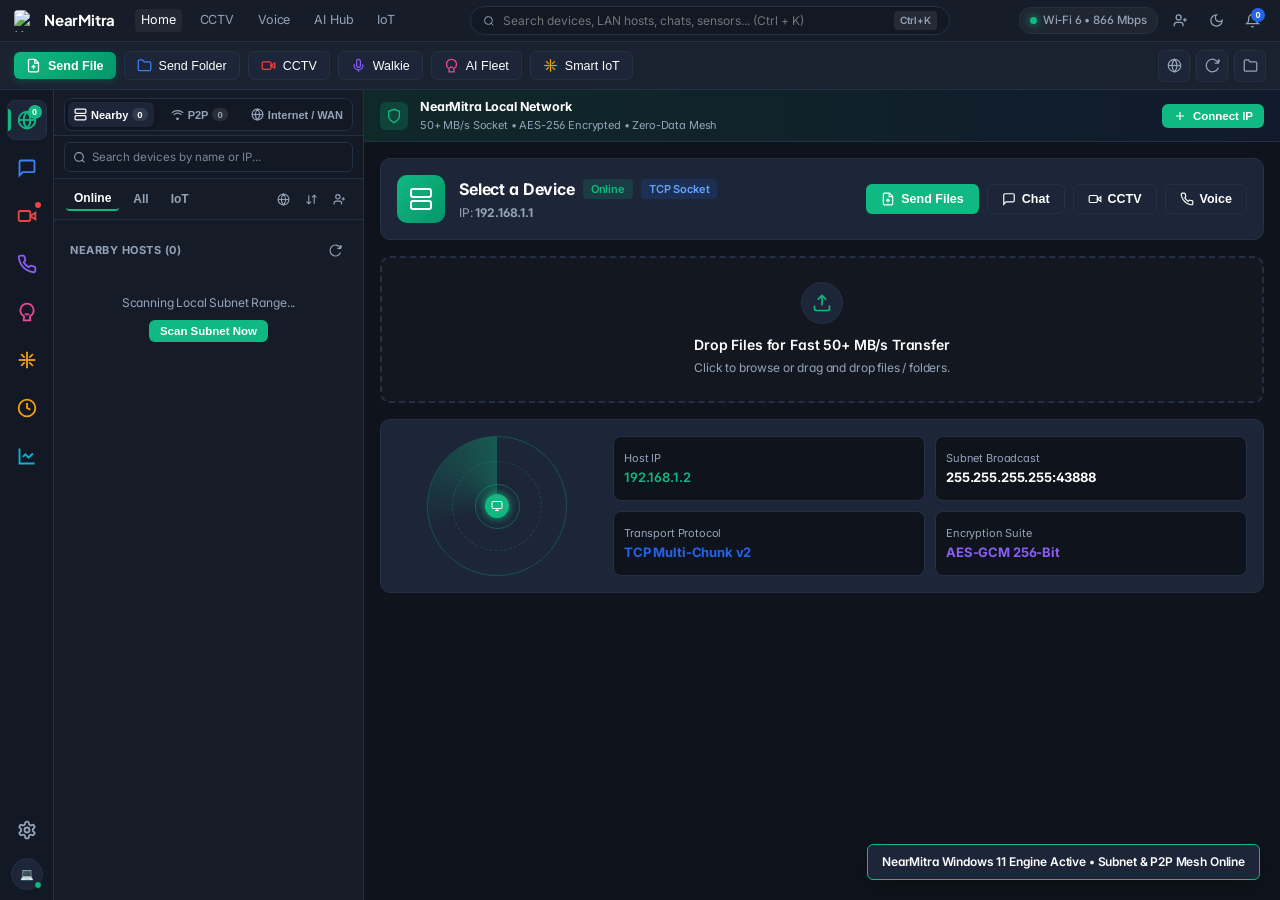
==== commit 79f271a9: "feat(wan): implement WAN cloud mesh, WebRTC P2P file streaming, realtime Firebase presence sync & UI" ====
--- a/nearmitra-windows-app/internal/ui/web/index.html
+++ b/nearmitra-windows-app/internal/ui/web/index.html
@@ -184,8 +184,8 @@
           </div>
         </button>
 
-        <div class="user-avatar-node" title="Local Windows Node">
-          <span>PC</span>
+        <div class="user-avatar-node clickable" id="userAvatarNode" title="Device Profile & Identity (Click to edit)" onclick="openDeviceProfileModal()">
+          <span id="userAvatarNodeDisplay">💻</span>
           <span class="user-status-dot"></span>
         </div>
       </div>
@@ -194,19 +194,32 @@
     <!-- 2. Master List Column -->
     <section class="master-list-pane">
       
-      <!-- LAN first, then P2P mode tabs -->
+      <!-- 3 Connection Modes: Nearby, P2P, Internet / WAN -->
       <div class="connection-mode-container">
         <div class="connection-mode-tabs">
-          <button class="mode-tab-btn active" id="btnModeLAN" onclick="setConnectionMode('lan')">
+          <button class="mode-tab-btn active" id="btnModeNearby" onclick="setConnectionMode('nearby')" title="Nearby Subnet Devices">
             <svg viewBox="0 0 24 24" fill="none" stroke="currentColor" stroke-width="2.2"><rect x="2" y="2" width="20" height="8" rx="2"/><rect x="2" y="14" width="20" height="8" rx="2"/><line x1="6" y1="6" x2="6.01" y2="6"/><line x1="6" y1="18" x2="6.01" y2="18"/></svg>
-            <span>LAN Network</span>
-            <span class="mode-badge" id="modeLANBadge">0</span>
+            <span>Nearby</span>
+            <span class="mode-badge" id="modeNearbyBadge">0</span>
           </button>
-          <button class="mode-tab-btn" id="btnModeP2P" onclick="setConnectionMode('p2p')">
+          <button class="mode-tab-btn" id="btnModeP2P" onclick="setConnectionMode('p2p')" title="P2P Mesh Peers">
             <svg viewBox="0 0 24 24" fill="none" stroke="currentColor" stroke-width="2.2"><path d="M5 12.55a11 11 0 0 1 14.08 0"/><path d="M1.42 9a16 16 0 0 1 21.16 0"/><circle cx="12" cy="20" r="1.5" fill="currentColor"/></svg>
-            <span>P2P Mesh</span>
+            <span>P2P</span>
             <span class="mode-badge" id="modeP2PBadge">0</span>
           </button>
+          <button class="mode-tab-btn" id="btnModeWAN" onclick="setConnectionMode('wan')" title="Internet / WAN Gateway">
+            <svg viewBox="0 0 24 24" fill="none" stroke="currentColor" stroke-width="2.2"><circle cx="12" cy="12" r="10"/><line x1="2" y1="12" x2="22" y2="12"/><path d="M12 2a15.3 15.3 0 0 1 4 10 15.3 15.3 0 0 1-4 10 15.3 15.3 0 0 1-4-10 15.3 15.3 0 0 1 4-10z"/></svg>
+            <span>Internet / WAN</span>
+          </button>
+        </div>
+      </div>
+
+      <!-- Quick Search Bar -->
+      <div class="master-search-bar-wrap">
+        <div class="master-search-input-box">
+          <svg viewBox="0 0 24 24" fill="none" stroke="currentColor" stroke-width="2" class="search-icon"><circle cx="11" cy="11" r="8"/><line x1="21" y1="21" x2="16.65" y2="16.65"/></svg>
+          <input type="text" id="masterSearchInput" placeholder="Search devices by name or IP..." oninput="onMasterSearchInput(this.value)" autocomplete="off" spellcheck="false" />
+          <button class="search-clear-btn" id="masterSearchClearBtn" onclick="clearMasterSearch()" title="Clear search">✕</button>
         </div>
       </div>
 
@@ -508,50 +521,210 @@
           </button>
         </div>
 
-        <!-- Main Video Viewport Canvas -->
+                <!-- Main Video Viewport Canvas -->
         <div class="cctv-viewport-card" id="cctvMainViewport">
           <!-- Top HUD Overlay -->
-          <div class="cctv-hud-overlay top-left">
+          <div class="cctv-hud-overlay top-left" style="z-index: 5;">
             <div class="hud-status-badge">
               <span class="hud-live-dot" id="cctvLiveDot"></span>
               <span id="cctvStatusBadge">Host Camera Ready</span>
               <span class="badge badge-emerald" style="font-size:9.5px; padding:2px 6px;">1080P HD</span>
             </div>
-            <span class="badge badge-slate" id="hudPipelineLabel">Normal Feed</span>
-          </div>
-
-          <div class="cctv-hud-overlay top-right">
+            <span class="badge badge-slate" id="hudPipelineLabel">Pipeline: Normal Feed</span>
+            <span class="badge badge-purple" id="hudDetectionBadge" style="display:none;">2 Objects</span>
+          </div>
+
+          <div class="cctv-hud-overlay top-right" style="z-index: 5;">
             <div class="badge badge-danger" id="cctvRecBadge" style="display:none">
               REC <span id="recTimer">00:00:00</span>
             </div>
+            <button class="hud-tool-btn" id="btnToggleCctvGraph" style="display:none;" onclick="toggleCctvGraphHud()" title="Toggle Real-Time Telemetry & Activity Graph">
+              <svg viewBox="0 0 24 24" fill="none" stroke="currentColor" stroke-width="2" style="width:15px;height:15px;color:#38BDF8;"><polyline points="22 12 18 12 15 21 9 3 6 12 2 12"/></svg>
+            </button>
+            <button class="hud-tool-btn" id="btnCctvFitToggle" onclick="toggleCctvFitMode()" title="Toggle Phone Vertical Full View (Contain / Fill)">
+              <svg viewBox="0 0 24 24" fill="none" stroke="currentColor" stroke-width="2" style="width:15px;height:15px;"><path d="M15 3h6v6M9 21H3v-6M21 3l-7 7M3 21l7-7"/></svg>
+            </button>
             <button class="hud-tool-btn" id="btnCctvReset" onclick="resetCctvStream()" title="Reset & Refresh Stream">
               <svg viewBox="0 0 24 24" fill="none" stroke="currentColor" stroke-width="2" style="width:15px;height:15px;"><path d="M3 12a9 9 0 0 1 9-9 9.75 9.75 0 0 1 6.74 2.74L21 8"/><path d="M21 3v5h-5"/><path d="M21 12a9 9 0 0 1-9 9 9.75 9.75 0 0 1-6.74-2.74L3 16"/><path d="M3 21v-5h5"/></svg>
             </button>
             <button class="hud-tool-btn" id="btnCctvFullscreen" onclick="toggleCctvFullscreen()" title="Fullscreen View">
               <svg viewBox="0 0 24 24" fill="none" stroke="currentColor" stroke-width="2" style="width:15px;height:15px;"><path d="M8 3H5a2 2 0 0 0-2 2v3m18 0V5a2 2 0 0 0-2-2h-3m0 18h3a2 2 0 0 0 2-2v-3M3 16v3a2 2 0 0 0 2 2h3"/></svg>
+            </button>
+            <button class="hud-tool-btn" id="btnToggleCctvDrawer" style="display:none;" onclick="toggleCctvRightDrawer()" title="Toggle Controls & Conditions Right Menu">
+              <svg viewBox="0 0 24 24" fill="none" stroke="currentColor" stroke-width="2" style="width:15px;height:15px;color:var(--primary-emerald);"><rect width="18" height="18" x="3" y="3" rx="2"/><path d="M15 3v18"/></svg>
             </button>
           </div>
 
           <!-- Video Players -->
           <video id="localCctvVideo" autoplay playsinline muted class="cctv-video-render" style="display:none;"></video>
           <video id="remoteCctvVideo" autoplay playsinline class="cctv-video-render" style="display:none;"></video>
+          
+          <!-- Real-Time OpenCV & Computer Vision Render Canvas Overlay -->
+          <canvas id="cctvProcessedCanvas" class="cctv-video-render" style="display:none; z-index:2; pointer-events:none;"></canvas>
+
+          
+          <!-- Click/Pointer Capture Layer for Interactive Object Tagging -->
+          <canvas id="cctvInteractiveCanvas" class="cctv-video-render" style="display:none; z-index:3; cursor:crosshair; pointer-events:auto;" onclick="handleCctvCanvasClick(event)"></canvas>
+
+          <!-- Interactive Frame Snapshot Tagger Overlay -->
+          <div id="cctvSnapshotTaggerOverlay" style="display:none; position:absolute; inset:0; z-index:20; background:rgba(2,6,23,0.92); backdrop-filter:blur(8px); flex-direction:column; padding:12px;">
+            <div style="display:flex; justify-content:space-between; align-items:center; border-bottom:1px solid rgba(255,255,255,0.1); padding-bottom:8px; margin-bottom:8px;">
+              <div style="display:flex; align-items:center; gap:8px;">
+                <svg viewBox="0 0 24 24" fill="none" stroke="currentColor" stroke-width="2" style="width:16px;height:16px;color:var(--primary-emerald);"><path d="M23 19a2 2 0 0 1-2 2H3a2 2 0 0 1-2-2V8a2 2 0 0 1 2-2h4l2-3h6l2 3h4a2 2 0 0 1 2 2z"/><circle cx="12" cy="13" r="4"/></svg>
+                <strong style="font-size:13px; color:#38BDF8; font-family:monospace;">FRAME SNAPSHOT TARGET TAGGER</strong>
+                <span class="badge badge-emerald" style="font-size:10px;">Click & Drag on Canvas to Label Target</span>
+              </div>
+              <div style="display:flex; gap:8px;">
+                <button class="btn btn-sm btn-secondary" onclick="closeSnapshotTagger()">Cancel</button>
+              </div>
+            </div>
+
+            <!-- Canvas Workspace for Drawing & Tagging -->
+            <div style="position:relative; flex:1; display:flex; align-items:center; justify-content:center; overflow:hidden; background:#000; border-radius:8px;">
+              <canvas id="snapshotTagCanvas" style="max-width:100%; max-height:100%; object-fit:contain; cursor:crosshair;"></canvas>
+            </div>
+
+            <div style="margin-top:8px; display:flex; justify-content:space-between; align-items:center; font-size:11px; color:var(--text-muted); font-family:monospace;">
+              <span>💡 Tip: Click on any auto-detected object box OR drag your mouse to create a custom bounding box.</span>
+              <button class="btn btn-sm btn-primary" onclick="openAddTargetLabelModal()" style="font-size:11px; padding:4px 10px;">Open Custom Form</button>
+            </div>
+          </div>
+
+          <!-- Custom Target Labeling Modal (Inside Viewport for 100% Fullscreen Compatibility) -->
+          <div class="modal-backdrop" id="modalAddTargetLabel" style="display:none; align-items:center; justify-content:center; position:absolute; inset:0; background:rgba(0,0,0,0.85); z-index:30; backdrop-filter:blur(8px);">
+            <div class="modal-card" style="background:var(--bg-card); border:1.5px solid rgba(16,185,129,0.4); border-radius:12px; width:92%; max-width:480px; padding:20px; box-shadow:0 20px 50px rgba(0,0,0,0.9);">
+              <div style="display:flex; justify-content:space-between; align-items:center; margin-bottom:14px; border-bottom:1px solid rgba(255,255,255,0.08); padding-bottom:8px;">
+                <div style="display:flex; align-items:center; gap:8px;">
+                  <svg viewBox="0 0 24 24" fill="none" stroke="currentColor" stroke-width="2" style="width:16px;height:16px;color:var(--primary-emerald);"><path d="M20.59 13.41l-7.17 7.17a2 2 0 0 1-2.83 0L2 12V2h10l8.59 8.59a2 2 0 0 1 0 2.82z"/><line x1="7" x2="7.01" y1="7" y2="7"/></svg>
+                  <strong style="font-size:14px; color:#FFF;">Tag Target & Condition Automation</strong>
+                </div>
+                <button onclick="closeAddTargetLabelModal()" style="background:none; border:none; color:var(--text-muted); font-size:22px; cursor:pointer; padding:0 4px;">&times;</button>
+              </div>
+
+              <div class="form-row" style="margin-bottom:10px;">
+                <label class="form-label" style="font-size:11.5px; color:var(--text-muted); margin-bottom:4px; display:block;">Target Name / Custom Identity Tag:</label>
+                <input type="text" id="targetLabelNameInput" class="form-input" style="width:100%; background:rgba(15,23,42,0.8); border:1px solid rgba(255,255,255,0.15); color:#FFF; padding:8px 10px; border-radius:6px; font-size:12.5px;" placeholder="e.g. Ramesh (Worker #01), HF Cow #12, Mahindra Tractor 575...">
+              </div>
+
+              <div class="form-row" style="margin-bottom:10px;">
+                <label class="form-label" style="font-size:11.5px; color:var(--text-muted); margin-bottom:4px; display:block;">Target Category:</label>
+                <select id="targetLabelCategorySelect" class="form-select" style="width:100%; background:rgba(15,23,42,0.8); border:1px solid rgba(255,255,255,0.15); color:#FFF; padding:8px 10px; border-radius:6px; font-size:12.5px;">
+                  <option value="person">Person / Staff Worker (Attendance & Entry)</option>
+                  <option value="livestock">Animal / Livestock (Cow, Buffalo, Goat - Counting)</option>
+                  <option value="vehicle">Vehicle / Machinery (Tractor, Harvester, Truck)</option>
+                  <option value="intruder">Restricted Watchlist / Suspicious Intruder (Alarm)</option>
+                </select>
+              </div>
+
+              <div class="form-row" style="margin-bottom:14px;">
+                <label class="form-label" style="font-size:11.5px; color:var(--text-muted); margin-bottom:4px; display:block;">Condition Automation Trigger:</label>
+                <select id="targetLabelActionSelect" class="form-select" style="width:100%; background:rgba(15,23,42,0.8); border:1px solid rgba(255,255,255,0.15); color:#FFF; padding:8px 10px; border-radius:6px; font-size:12.5px;">
+                  <option value="attendance">Automatic Attendance Logging ("Present" Log + Chime)</option>
+                  <option value="counter">Livestock Barn / Gate Entry Counter (+1 Tally & Log)</option>
+                  <option value="alarm">Theft & Restricted Zone Intrusion Siren Alarm</option>
+                  <option value="track">Continuous Position & Trajectory Tracking</option>
+                </select>
+              </div>
+
+              <div style="display:flex; justify-content:flex-end; gap:8px;">
+                <button class="btn btn-secondary" onclick="closeAddTargetLabelModal()" style="font-size:12px; padding:6px 12px;">Cancel</button>
+                <button class="btn btn-primary" onclick="saveCustomTargetLabel()" style="font-size:12px; padding:6px 14px;">Save & Register Target</button>
+              </div>
+            </div>
+          </div>
 
           <!-- Inactive Placeholder -->
           <div class="cctv-canvas-placeholder" id="cctvPlaceholder">
             <div class="stream-center-box">
               <svg viewBox="0 0 24 24" fill="none" stroke="currentColor" stroke-width="1.5"><path d="m22 8-6 4 6 4V8Z"/><rect width="14" height="12" x="2" y="6" rx="2"/></svg>
               <h3 id="placeholderTitle">Host Camera Inactive</h3>
-              <p id="placeholderSubtitle" style="font-size:12px; color:var(--text-muted); margin-top:4px;">Click "Start Host Camera" below to begin local CCTV stream</p>
+              <p id="placeholderSubtitle" style="font-size:12px; color:var(--text-muted); margin-top:4px;">Click "Start Host Camera" or connect remote monitor to begin OpenCV vision stream</p>
+            </div>
+          </div>
+
+          
+          
+          <!-- Real-Time Multi-Axis Activity & Measurement Scope (Visible in Fullscreen) -->
+          <div class="cctv-graph-hud" id="cctvLiveGraphBox" style="display:none; position:absolute; bottom:24px; left:16px; z-index:10; background:rgba(2,6,23,0.94); backdrop-filter:blur(16px); border:1.5px solid rgba(56,189,248,0.45); border-radius:12px; padding:12px 16px; width:520px; box-shadow:0 16px 48px rgba(0,0,0,0.9);">
+            <div style="display:flex; justify-content:space-between; align-items:center; margin-bottom:8px;">
+              <div style="display:flex; align-items:center; gap:8px;">
+                <span class="hud-live-dot active"></span>
+                <span style="font-size:11.5px; font-weight:800; color:#38BDF8; letter-spacing:0.8px; font-family:'Consolas',monospace;">REAL-TIME TELEMETRY MEASUREMENT SCOPE</span>
+              </div>
+              <button onclick="toggleCctvGraphHud()" style="background:none; border:none; color:var(--text-muted); cursor:pointer; font-size:16px; padding:0 4px;" title="Hide Scope">&times;</button>
+            </div>
+
+            <!-- Scope Metric Mode Filter Selector Bar -->
+            <div style="display:flex; gap:4px; margin-bottom:8px; background:rgba(255,255,255,0.04); padding:3px; border-radius:6px; border:1px solid rgba(255,255,255,0.06);">
+              <button class="scope-mode-btn active" id="btnScopeModeAll" onclick="setScopeMetricMode('all')">Combined Scope</button>
+              <button class="scope-mode-btn" id="btnScopeModeMotion" onclick="setScopeMetricMode('motion')">Motion Threat Wave</button>
+              <button class="scope-mode-btn" id="btnScopeModeObjects" onclick="setScopeMetricMode('objects')">Target Count & Density</button>
+              <button class="scope-mode-btn" id="btnScopeModeSensor" onclick="setScopeMetricMode('sensor')">NDVI / Thermal Index</button>
+            </div>
+
+            <!-- Live Measurement HUD Bar -->
+            <div style="display:grid; grid-template-columns:repeat(3, 1fr); gap:6px; margin-bottom:8px; font-family:monospace; font-size:10.5px;">
+              <div style="background:rgba(239,68,68,0.15); border:1px solid rgba(239,68,68,0.3); border-radius:4px; padding:4px 8px; color:#FCA5A5;">
+                Motion Delta: <strong id="scopeMotionVal">14.2%</strong>
+              </div>
+              <div style="background:rgba(6,182,212,0.15); border:1px solid rgba(6,182,212,0.3); border-radius:4px; padding:4px 8px; color:#67E8F9;">
+                Active Targets: <strong id="scopeObjectsVal">2 Targets</strong>
+              </div>
+              <div style="background:rgba(16,185,129,0.15); border:1px solid rgba(16,185,129,0.3); border-radius:4px; padding:4px 8px; color:#86EFAC;">
+                Vigor Index: <strong id="scopeSensorVal">36.8°C</strong>
+              </div>
+            </div>
+
+            <!-- High-Precision Dual-Axis Scope Canvas -->
+            <canvas id="cctvLiveGraphCanvas" width="488" height="120" style="width:100%; height:120px; display:block; background:#040711; border:1px solid rgba(255,255,255,0.08); border-radius:6px;"></canvas>
+
+            <div style="display:flex; justify-content:space-between; align-items:center; font-size:9.5px; color:var(--text-muted); margin-top:6px; font-family:monospace;">
+              <div style="display:flex; gap:10px;">
+                <span style="color:#EF4444; font-weight:700;">&bull; Threat/Motion %</span>
+                <span style="color:#06B6D4; font-weight:700;">&bull; Target Density Wave</span>
+                <span style="color:#10B981; font-weight:700;">&bull; Sensor/NDVI Index</span>
+              </div>
+              <span style="color:#94A3B8;">-30s ... NOW</span>
+            </div>
+          </div>
+
+<!-- Right-Side Floating Conditions & Controls Drawer (Fullscreen Mode) -->
+          <div class="cctv-right-drawer hidden" id="cctvRightSidePanel" style="display:none; position:absolute; top:0; right:0; bottom:0; width:260px; z-index:5; background:rgba(6,11,24,0.92); backdrop-filter:blur(12px); border-left:1px solid rgba(16,185,129,0.3); padding:12px; flex-direction:column; gap:10px; overflow-y:auto; transition:transform 0.25s ease;">
+            <div style="display:flex; justify-content:space-between; align-items:center; border-bottom:1px solid rgba(255,255,255,0.08); padding-bottom:8px;">
+              <strong style="font-size:12px; color:var(--primary-emerald); text-transform:uppercase; letter-spacing:0.5px;">Vision Menu</strong>
+              <button onclick="toggleCctvRightDrawer()" style="background:none; border:none; color:#FFF; cursor:pointer; font-size:16px;">&times;</button>
+            </div>
+
+            <!-- Quick Filter Selector in Drawer -->
+            <div style="display:flex; flex-direction:column; gap:5px;">
+              <span style="font-size:10.5px; color:var(--text-muted); font-weight:700;">DETECTION CONDITIONS:</span>
+              <button class="drawer-filter-btn active" data-filter="Normal Feed" onclick="setVisionFilterFromDrawer('Normal Feed')">Normal 1080p</button>
+              <button class="drawer-filter-btn" data-filter="Multi-Class Object Detection" onclick="setVisionFilterFromDrawer('Multi-Class Object Detection')">Multi-Class Object Detection</button>
+              <button class="drawer-filter-btn" data-filter="Theft Detection Zone" onclick="setVisionFilterFromDrawer('Theft Detection Zone')">Theft Alert Zone</button>
+              <button class="drawer-filter-btn" data-filter="Person ID & Gender" onclick="setVisionFilterFromDrawer('Person ID & Gender')">Male / Female Person ID</button>
+              <button class="drawer-filter-btn" data-filter="Walk-in Trajectory" onclick="setVisionFilterFromDrawer('Walk-in Trajectory')">Walk-in Trajectory</button>
+              <button class="drawer-filter-btn" data-filter="Motion & Intruder Alert" onclick="setVisionFilterFromDrawer('Motion & Intruder Alert')">Motion Differencing</button>
+              <button class="drawer-filter-btn" data-filter="AI Crop Disease / Leaf Scan" onclick="setVisionFilterFromDrawer('AI Crop Disease / Leaf Scan')">Crop Health (NDVI)</button>
+              <button class="drawer-filter-btn" data-filter="Night Vision IR Boost" onclick="setVisionFilterFromDrawer('Night Vision IR Boost')">Night Vision IR</button>
+              <button class="drawer-filter-btn" data-filter="Edge Contour Analysis" onclick="setVisionFilterFromDrawer('Edge Contour Analysis')">Sobel Edge Contour</button>
+              <button class="drawer-filter-btn" data-filter="Thermal False-Color HUD" onclick="setVisionFilterFromDrawer('Thermal False-Color HUD')">Thermal Heatmap</button>
+            </div>
+
+            <!-- Quick Action Buttons in Drawer -->
+            <div style="margin-top:auto; display:flex; flex-direction:column; gap:6px; border-top:1px solid rgba(255,255,255,0.08); padding-top:8px;">
+              <button class="btn btn-sm btn-primary" onclick="openAddTargetLabelModal()" style="font-size:11.5px; padding:6px 10px;">+ Label Person / Animal</button>
+              <button class="btn btn-sm btn-secondary" onclick="captureCctvSnapshot()" style="font-size:11.5px; padding:6px 10px;">Snapshot Frame</button>
+              <button class="btn btn-sm btn-secondary" onclick="toggleCctvFitMode()" style="font-size:11.5px; padding:6px 10px;">Toggle Aspect Fit</button>
             </div>
           </div>
 
           <!-- Diagnostic Banner at bottom of viewport -->
-          <div class="cctv-diagnostic-banner" id="cctvDiagBanner">
-            AI Vision Pipeline: Offline-Ready • 0% Cloud Dependency • 4ms Direct Frame Loop
+          <div class="cctv-diagnostic-banner" id="cctvDiagBanner" style="z-index: 5;">
+            <span id="cctvVisionStatsText">OpenCV Vision Engine: Active • Frame Loop: ~32 FPS • Low-Latency Direct Pipeline</span>
           </div>
 
           <!-- Host Quick Floating Lens/Flash Toolbar (Visible when local host is streaming) -->
-          <div class="host-floating-toolbar" id="hostFloatToolbar" style="display:none;">
+          <div class="host-floating-toolbar" id="hostFloatToolbar" style="display:none; z-index: 6;">
             <button class="float-tool-btn" id="btnHostTorch" onclick="toggleHostTorch()" title="Torch / Flashlight">
               <svg viewBox="0 0 24 24" fill="none" stroke="currentColor" stroke-width="2"><polygon points="13 2 3 14 12 14 11 22 21 10 12 10 13 2"/></svg>
             </button>
@@ -564,20 +737,54 @@
           </div>
         </div>
 
-        <!-- Computer Vision Filter Pills -->
-        <div class="filter-pills-bar" id="cvFiltersBar" style="margin-top:10px;">
-          <button class="filter-pill active" data-filter="Normal Feed">Normal 1080p</button>
-          <button class="filter-pill" data-filter="Motion & Intruder Alert">Motion & Intruder</button>
-          <button class="filter-pill" data-filter="AI Crop Disease / Leaf Scan">Crop Health (NDVI)</button>
-          <button class="filter-pill" data-filter="Night Vision IR Boost">Night Vision IR</button>
-          <button class="filter-pill" data-filter="Edge Contour Analysis">Edge Contour</button>
-          <button class="filter-pill" data-filter="Thermal False-Color HUD">Thermal False-Color</button>
+                <!-- Computer Vision & Condition Detection Filter Pills (Remote Monitor Only) -->
+        <div class="filter-pills-bar" id="cvFiltersBar" style="display:none; margin-top:10px;">
+          <button class="filter-pill active" data-filter="Normal Feed">
+            <svg viewBox="0 0 24 24" fill="none" stroke="currentColor" stroke-width="2" style="width:13px;height:13px;"><rect width="20" height="14" x="2" y="3" rx="2"/><line x1="8" x2="16" y1="21" y2="21"/></svg>
+            <span>Normal 1080p</span>
+          </button>
+          <button class="filter-pill" data-filter="Motion & Intruder Alert">
+            <svg viewBox="0 0 24 24" fill="none" stroke="currentColor" stroke-width="2" style="width:13px;height:13px;"><path d="M10.29 3.86L1.82 18a2 2 0 0 0 1.71 3h16.94a2 2 0 0 0 1.71-3L13.71 3.86a2 2 0 0 0-3.42 0z"/><line x1="12" x2="12" y1="9" y2="13"/><line x1="12" x2="12.01" y1="17" y2="17"/></svg>
+            <span>Motion & Intruder</span>
+          </button>
+          <button class="filter-pill" data-filter="Theft Detection Zone">
+            <svg viewBox="0 0 24 24" fill="none" stroke="currentColor" stroke-width="2" style="width:13px;height:13px; color:#EF4444;"><rect width="18" height="11" x="3" y="11" rx="2" ry="2"/><path d="M7 11V7a5 5 0 0 1 10 0v4"/></svg>
+            <span>Theft Detection (Zone Alert)</span>
+          </button>
+          <button class="filter-pill" data-filter="Multi-Class Object Detection">
+            <svg viewBox="0 0 24 24" fill="none" stroke="currentColor" stroke-width="2" style="width:13px;height:13px;color:#06B6D4;"><rect width="18" height="18" x="3" y="3" rx="2"/><path d="M3 9h18M9 21V9"/></svg>
+            <span>Object Detection (Persons, Animals, Vehicles)</span>
+          </button>
+          <button class="filter-pill" data-filter="Person ID & Gender">
+            <svg viewBox="0 0 24 24" fill="none" stroke="currentColor" stroke-width="2" style="width:13px;height:13px;"><path d="M16 21v-2a4 4 0 0 0-4-4H6a4 4 0 0 0-4 4v2"/><circle cx="9" cy="7" r="4"/><path d="M22 21v-2a4 4 0 0 0-3-3.87"/><path d="M16 3.13a4 4 0 0 1 0 7.75"/></svg>
+            <span>Male / Female Person ID</span>
+          </button>
+          <button class="filter-pill" data-filter="Walk-in Trajectory">
+            <svg viewBox="0 0 24 24" fill="none" stroke="currentColor" stroke-width="2" style="width:13px;height:13px;"><circle cx="12" cy="12" r="10"/><polyline points="12 6 12 12 16 14"/></svg>
+            <span>Walk-in Identification</span>
+          </button>
+          <button class="filter-pill" data-filter="AI Crop Disease / Leaf Scan">
+            <svg viewBox="0 0 24 24" fill="none" stroke="currentColor" stroke-width="2" style="width:13px;height:13px;"><path d="M12 2v20M17 5H9.5a3.5 3.5 0 0 0 0 7h5a3.5 3.5 0 0 1 0 7H6"/></svg>
+            <span>Crop Health (NDVI)</span>
+          </button>
+          <button class="filter-pill" data-filter="Night Vision IR Boost">
+            <svg viewBox="0 0 24 24" fill="none" stroke="currentColor" stroke-width="2" style="width:13px;height:13px;"><path d="M21 12.79A9 9 0 1 1 11.21 3 7 7 0 0 0 21 12.79z"/></svg>
+            <span>Night Vision IR</span>
+          </button>
+          <button class="filter-pill" data-filter="Edge Contour Analysis">
+            <svg viewBox="0 0 24 24" fill="none" stroke="currentColor" stroke-width="2" style="width:13px;height:13px;"><polygon points="12 2 2 7 12 12 22 7 12 2"/><polyline points="2 17 12 22 22 17"/><polyline points="2 12 12 17 22 12"/></svg>
+            <span>Edge Contour</span>
+          </button>
+          <button class="filter-pill" data-filter="Thermal False-Color HUD">
+            <svg viewBox="0 0 24 24" fill="none" stroke="currentColor" stroke-width="2" style="width:13px;height:13px;"><path d="M14 14.76V3.5a2.5 2.5 0 0 0-5 0v11.26a4.5 4.5 0 1 0 5 0z"/></svg>
+            <span>Thermal False-Color</span>
+          </button>
         </div>
 
         <!-- Dynamic Action Controls: HOST CAMERA CONTROLS -->
         <div id="controlsHostView" class="stream-controls-section" style="margin-top:12px;">
           <div style="display:flex; gap:10px;">
-            <button class="btn btn-primary" id="btnStartHostCamera" onclick="toggleHostCameraStream()" style="flex:1; padding:13px; font-size:14px; font-weight:700;">
+            <button class="btn btn-primary" id="btnStartHostCamera" onclick="toggleHostCameraStream()" style="flex:1; padding:12px; font-size:13.5px; font-weight:700;">
               <svg viewBox="0 0 24 24" fill="none" stroke="currentColor" stroke-width="2" style="width:18px;height:18px;"><path d="m22 8-6 4 6 4V8Z"/><rect width="14" height="12" x="2" y="6" rx="2"/></svg>
               <span id="btnHostCameraLabel">Start Host Camera</span>
             </button>
@@ -639,6 +846,80 @@
           </div>
         </div>
 
+        
+        <!-- Custom Target Labeling & Condition Automation Hub (Remote Monitor Only) -->
+        <div class="cctv-labeling-card" style="display:none; margin-top:12px; background:rgba(15,23,42,0.8); border:1px solid rgba(16,185,129,0.25); border-radius:10px; padding:14px;">
+          <div style="display:flex; justify-content:space-between; align-items:center; margin-bottom:10px; flex-wrap:wrap; gap:8px;">
+            <div style="display:flex; align-items:center; gap:8px;">
+              <svg viewBox="0 0 24 24" fill="none" stroke="currentColor" stroke-width="2" style="width:16px;height:16px;color:var(--primary-emerald);"><path d="M20.59 13.41l-7.17 7.17a2 2 0 0 1-2.83 0L2 12V2h10l8.59 8.59a2 2 0 0 1 0 2.82z"/><line x1="7" x2="7.01" y1="7" y2="7"/></svg>
+              <strong style="font-size:13px; color:var(--text-title);">Target Labeling & Automation Engine (Attendance, Livestock, Watchlists)</strong>
+              <span class="badge badge-emerald" id="cctvRegisteredTargetsCount">2 Registered</span>
+            </div>
+                        <div style="display:flex; gap:6px;">
+              <button class="btn btn-sm btn-primary" onclick="openSnapshotTagger()" style="background:linear-gradient(135deg, #10B981, #059669);">
+                <svg viewBox="0 0 24 24" fill="none" stroke="currentColor" stroke-width="2" style="width:13px;height:13px;"><path d="M23 19a2 2 0 0 1-2 2H3a2 2 0 0 1-2-2V8a2 2 0 0 1 2-2h4l2-3h6l2 3h4a2 2 0 0 1 2 2z"/><circle cx="12" cy="13" r="4"/></svg>
+                <span>📸 Tag Snapshot Frame / Draw Box</span>
+              </button>
+              <button class="btn btn-sm btn-secondary" onclick="openAddTargetLabelModal()">
+                <svg viewBox="0 0 24 24" fill="none" stroke="currentColor" stroke-width="2" style="width:13px;height:13px;"><line x1="12" x2="12" y1="5" y2="19"/><line x1="5" x2="19" y1="12" y2="12"/></svg>
+                <span>+ Custom Form Tag</span>
+              </button>
+              <button class="btn btn-sm btn-secondary" onclick="exportTargetRegistryJson()" title="Export Labeled Target Registry">
+                <span>Export Registry JSON</span>
+              </button>
+            </div>
+          </div>
+
+          <!-- Labeled Targets Cards Row -->
+          <div id="cctvRegisteredTargetsList" style="display:grid; grid-template-columns:repeat(auto-fill, minmax(240px, 1fr)); gap:8px; margin-bottom:10px;">
+            <!-- Populated dynamically by JS -->
+          </div>
+
+          <!-- Live Rule Trigger Log Strip -->
+          <div style="background:#090d16; border:1px solid rgba(255,255,255,0.06); border-radius:6px; padding:8px 12px; font-size:11.5px; font-family:monospace; color:#38BDF8; display:flex; justify-content:space-between; align-items:center;">
+            <span id="cctvLatestRuleEventText">Latest Rule Action: [Ramesh (Worker #01) • Marked Present at Main Gate 09:14 AM]</span>
+            <span class="badge badge-slate" id="cctvRuleEventTime">Live</span>
+          </div>
+        </div>
+
+                <!-- Real-Time OpenCV & Object Detection JSON Telemetry Hub (Remote Monitor Only) -->
+        <div class="cctv-vision-json-card" style="display:none; margin-top:14px; background:rgba(255,255,255,0.02); border:1px solid var(--border-color); border-radius:10px; padding:12px;">
+          <div style="display:flex; justify-content:space-between; align-items:center; margin-bottom:8px; flex-wrap:wrap; gap:8px;">
+            <div style="display:flex; align-items:center; gap:8px;">
+              <svg viewBox="0 0 24 24" fill="none" stroke="currentColor" stroke-width="2" style="width:16px;height:16px;color:var(--primary-emerald);"><path d="M4 17l6-6-6-6"/><path d="M12 19h8"/></svg>
+              <strong style="font-size:13px; color:var(--text-title);">Live OpenCV Detection Stream & Condition JSON Recording</strong>
+              <span class="badge badge-emerald" id="cctvLiveEventsBadge">Live Stream Active</span>
+              <span class="badge badge-purple" id="cctvRecordCountBadge" style="display:none;">REC: 0 Events</span>
+            </div>
+            <div style="display:flex; gap:6px; flex-wrap:wrap;">
+              <button class="btn btn-sm btn-primary" id="btnToggleRecordJson" onclick="toggleConditionJsonRecording()" style="background:#EF4444; border-color:#DC2626;">
+                <span id="recordJsonBtnText">🔴 Start Condition Recording</span>
+              </button>
+              <button class="btn btn-sm btn-secondary" onclick="downloadVisionJsonLog()" title="Export JSON dataset for Vector DB">
+                <svg viewBox="0 0 24 24" fill="none" stroke="currentColor" stroke-width="2" style="width:13px;height:13px;"><path d="M21 15v4a2 2 0 0 1-2 2H5a2 2 0 0 1-2-2v-4"/><polyline points="7 10 12 15 17 10"/><line x1="12" x2="12" y1="15" y2="3"/></svg>
+                <span>Export JSON Log</span>
+              </button>
+              <button class="btn btn-sm btn-secondary" onclick="exportConditionLedgerCsv()" title="Export CSV Table">
+                <span>Export CSV Report</span>
+              </button>
+              <button class="btn btn-sm btn-secondary" onclick="clearVisionJsonLog()">Clear Events</button>
+            </div>
+          </div>
+
+          <!-- Quick Condition Trigger Simulation Test Bar -->
+          <div style="display:flex; align-items:center; gap:6px; margin-bottom:8px; padding:6px 10px; background:rgba(15,23,42,0.6); border:1px solid rgba(255,255,255,0.06); border-radius:6px; font-size:11px; font-family:monospace; flex-wrap:wrap;">
+            <span style="color:var(--text-muted); font-weight:700;">TEST CONDITION TRIGGERS:</span>
+            <button class="btn btn-sm btn-secondary" style="font-size:10.5px; padding:3px 8px; color:#38BDF8;" onclick="simulateConditionTrigger('attendance')">+ Simulate Attendance Check</button>
+            <button class="btn btn-sm btn-secondary" style="font-size:10.5px; padding:3px 8px; color:#67E8F9;" onclick="simulateConditionTrigger('counter')">+ Simulate Livestock In/Out</button>
+            <button class="btn btn-sm btn-secondary" style="font-size:10.5px; padding:3px 8px; color:#FCA5A5;" onclick="simulateConditionTrigger('alarm')">+ Simulate Threat Breach Alarm</button>
+          </div>
+
+          <!-- Live Event Cards Container -->
+          <div id="cctvJsonEventLog" style="background:#090d16; border:1px solid rgba(255,255,255,0.08); border-radius:8px; padding:10px; font-family:'Consolas','Fira Code',monospace; font-size:11.5px; color:#38BDF8; max-height:180px; overflow-y:auto; line-height:1.45;">
+            <div style="color:var(--text-muted);">// Initializing OpenCV Object Detection Stream... Ready for video feed.</div>
+          </div>
+        </div>
+
         <!-- Step-by-Step Professional Usage Guide Card -->
         <div class="stream-guide-card" style="margin-top:14px;">
           <div style="font-weight:700; font-size:12.5px; color:var(--text-title); margin-bottom:6px; display:flex; align-items:center; gap:6px;">
@@ -653,7 +934,7 @@
         </div>
       </section>
 
-      <!-- TAB PANE 3: WEBRTC CALLING & LIVE AUDIO STREAMING -->
+            <!-- TAB PANE 3: WEBRTC CALLING & LIVE AUDIO INTERCOM STUDIO -->
       <section id="tab-voice" class="tab-pane">
         <div class="pane-action-bar" style="margin-bottom: 0;">
           <div style="display:flex; align-items:center; gap:12px;">
@@ -661,45 +942,150 @@
               <svg viewBox="0 0 24 24" fill="none" stroke="currentColor" stroke-width="2.5"><path d="m15 18-6-6 6-6"/></svg>
             </button>
             <div>
-              <h2 class="pane-title" id="callingHeaderTitle">HD Voice & Live Audio Relay</h2>
-              <p class="pane-subtitle" id="callingHeaderSubtitle">Listen Remote Room • Broadcast My Voice • Encrypted P2P Audio</p>
-            </div>
-          </div>
-          <div class="call-mode-pill-toggle">
-            <button class="filter-pill active" id="pillModeAudio" onclick="setAudioStreamMode('listen')">
-              <svg viewBox="0 0 24 24" fill="none" stroke="currentColor" stroke-width="2" style="width:14px;height:14px;margin-right:4px;"><path d="M3 18v-6a9 9 0 0 1 18 0v6"/><path d="M21 19a2 2 0 0 1-2 2h-1a2 2 0 0 1-2-2v-3a2 2 0 0 1 2-2h3zM3 19a2 2 0 0 0 2 2h1a2 2 0 0 0 2-2v-3a2 2 0 0 0-2-2H3z"/></svg>
-              <span>Listen Remote Mic</span>
-            </button>
-            <button class="filter-pill" id="pillModeBroadcast" onclick="setAudioStreamMode('broadcast')">
-              <svg viewBox="0 0 24 24" fill="none" stroke="currentColor" stroke-width="2" style="width:14px;height:14px;margin-right:4px;"><path d="M12 2a3 3 0 0 0-3 3v7a3 3 0 0 0 6 0V5a3 3 0 0 0-3-3Z"/><path d="M19 10v2a7 7 0 0 1-14 0v-2"/></svg>
-              <span>Broadcast My Voice</span>
-            </button>
-            <button class="filter-pill" id="pillModeVideo" onclick="setCallMode('video')">
-              <svg viewBox="0 0 24 24" fill="none" stroke="currentColor" stroke-width="2" style="width:14px;height:14px;margin-right:4px;"><path d="m22 8-6 4 6 4V8Z"/><rect width="14" height="12" x="2" y="6" rx="2"/></svg>
-              <span>Video Call</span>
-            </button>
-          </div>
-        </div>
-
-        <div class="webrtc-call-workspace">
+              <h2 class="pane-title" id="callingHeaderTitle">HD Voice & Live Audio Intercom Studio</h2>
+              <p class="pane-subtitle" id="callingHeaderSubtitle">Two-Way Walkie-Talkie • Remote Room Mic Monitor • PA Voice Broadcast • WebRTC HD Call</p>
+            </div>
+          </div>
+          <div style="display:flex; align-items:center; gap:8px;">
+            <span class="badge badge-emerald" id="voiceNetworkStateBadge">Mesh P2P Audio Ready</span>
+          </div>
+        </div>
+
+        <!-- 1. IDLE DASHBOARD VIEW (Default on Opening Tab) -->
+        <div id="voiceDashboardView" style="padding:16px; display:flex; flex-direction:column; gap:16px; width:100%; box-sizing:border-box;">
+          
+          <!-- Target Peer Selector Banner -->
+          <div style="background:rgba(15,23,42,0.85); border:1px solid rgba(56,189,248,0.25); border-radius:12px; padding:14px 18px; display:flex; justify-content:space-between; align-items:center; flex-wrap:wrap; gap:12px;">
+            <div style="display:flex; align-items:center; gap:10px;">
+              <div style="width:36px; height:36px; border-radius:8px; background:rgba(16,185,129,0.15); display:flex; align-items:center; justify-content:center; color:var(--primary-emerald);">
+                <svg viewBox="0 0 24 24" fill="none" stroke="currentColor" stroke-width="2" style="width:20px;height:20px;"><rect width="14" height="20" x="5" y="2" rx="2" ry="2"/><line x1="12" x2="12.01" y1="18" y2="18"/></svg>
+              </div>
+              <div>
+                <strong style="font-size:13.5px; color:#FFF;">Select Target Device for Audio / Call:</strong>
+                <div style="font-size:11px; color:var(--text-muted);">Choose a discovered phone, laptop or audio speaker on your local Wi-Fi</div>
+              </div>
+            </div>
+
+            <div style="min-width:280px;">
+              <select id="audioPeerSelect" class="form-select" onchange="onAudioTargetPeerChanged(this.value)" style="background:#090d16; border:1px solid rgba(255,255,255,0.15); color:#FFF; font-size:12.5px; padding:8px 12px; border-radius:6px; width:100%;">
+                <!-- Populated dynamically -->
+              </select>
+            </div>
+          </div>
+
+          <!-- 4 Core Functional Action Cards Grid -->
+          <div style="display:grid; grid-template-columns:repeat(auto-fit, minmax(280px, 1fr)); gap:14px;">
+            
+            <!-- Card 1: Two-Way HD Voice Call (Walkie-Talkie) -->
+            <div class="voice-feature-card" style="background:rgba(15,23,42,0.7); border:1px solid rgba(16,185,129,0.3); border-radius:12px; padding:18px; display:flex; flex-direction:column; justify-content:space-between; transition:all 0.2s ease;">
+              <div>
+                <div style="display:flex; justify-content:space-between; align-items:center; margin-bottom:10px;">
+                  <div style="width:40px; height:40px; border-radius:10px; background:rgba(16,185,129,0.15); display:flex; align-items:center; justify-content:center; color:var(--primary-emerald);">
+                    <svg viewBox="0 0 24 24" fill="none" stroke="currentColor" stroke-width="2" style="width:22px;height:22px;"><path d="M12 2a3 3 0 0 0-3 3v7a3 3 0 0 0 6 0V5a3 3 0 0 0-3-3Z"/><path d="M19 10v2a7 7 0 0 1-14 0v-2"/><line x1="12" x2="12" y1="19" y2="22"/></svg>
+                  </div>
+                  <span class="badge badge-emerald">Full-Duplex</span>
+                </div>
+                <h3 style="font-size:15px; font-weight:700; color:#FFF; margin-bottom:4px;">Two-Way Voice Intercom</h3>
+                <p style="font-size:12px; color:var(--text-muted); line-height:1.4; margin-bottom:14px;">Direct bidirectional encrypted voice call with low-latency Opus 48kHz codec. Talk and listen simultaneously.</p>
+              </div>
+              <button class="btn btn-primary" onclick="startSelectedAudioAction('voice_call')" style="width:100%; justify-content:center; padding:10px; font-weight:700;">
+                <svg viewBox="0 0 24 24" fill="none" stroke="currentColor" stroke-width="2" style="width:16px;height:16px;margin-right:6px;"><path d="M22 16.92v3a2 2 0 0 1-2.18 2 19.79 19.79 0 0 1-8.63-3.07 19.5 19.5 0 0 1-6-6 19.79 19.79 0 0 1-3.07-8.67A2 2 0 0 1 4.11 2h3a2 2 0 0 1 2 1.72 12.84 12.84 0 0 0 .7 2.81 2 2 0 0 1-.45 2.11L8.09 9.91"/></svg>
+                <span>Start Two-Way Voice Call</span>
+              </button>
+            </div>
+
+            <!-- Card 2: Remote Mic Room Listener -->
+            <div class="voice-feature-card" style="background:rgba(15,23,42,0.7); border:1px solid rgba(56,189,248,0.3); border-radius:12px; padding:18px; display:flex; flex-direction:column; justify-content:space-between; transition:all 0.2s ease;">
+              <div>
+                <div style="display:flex; justify-content:space-between; align-items:center; margin-bottom:10px;">
+                  <div style="width:40px; height:40px; border-radius:10px; background:rgba(56,189,248,0.15); display:flex; align-items:center; justify-content:center; color:#38BDF8;">
+                    <svg viewBox="0 0 24 24" fill="none" stroke="currentColor" stroke-width="2" style="width:22px;height:22px;"><path d="M3 18v-6a9 9 0 0 1 18 0v6"/><path d="M21 19a2 2 0 0 1-2 2h-1a2 2 0 0 1-2-2v-3a2 2 0 0 1 2-2h3zM3 19a2 2 0 0 0 2 2h1a2 2 0 0 0 2-2v-3a2 2 0 0 0-2-2H3z"/></svg>
+                  </div>
+                  <span class="badge badge-blue">Surveillance</span>
+                </div>
+                <h3 style="font-size:15px; font-weight:700; color:#FFF; margin-bottom:4px;">Listen Remote Room Mic</h3>
+                <p style="font-size:12px; color:var(--text-muted); line-height:1.4; margin-bottom:14px;">Listen to the remote device's live microphone in background. Perfect for baby monitoring or field audio surveillance.</p>
+              </div>
+              <button class="btn btn-secondary" onclick="startSelectedAudioAction('listen_mic')" style="width:100%; justify-content:center; padding:10px; font-weight:700; color:#38BDF8; border-color:rgba(56,189,248,0.4);">
+                <svg viewBox="0 0 24 24" fill="none" stroke="currentColor" stroke-width="2" style="width:16px;height:16px;margin-right:6px;"><path d="M3 18v-6a9 9 0 0 1 18 0v6"/><path d="M21 19a2 2 0 0 1-2 2h-1a2 2 0 0 1-2-2v-3a2 2 0 0 1 2-2h3zM3 19a2 2 0 0 0 2 2h1a2 2 0 0 0 2-2v-3a2 2 0 0 0-2-2H3z"/></svg>
+                <span>Listen Remote Mic</span>
+              </button>
+            </div>
+
+            <!-- Card 3: PA Intercom Broadcast -->
+            <div class="voice-feature-card" style="background:rgba(15,23,42,0.7); border:1px solid rgba(245,158,11,0.3); border-radius:12px; padding:18px; display:flex; flex-direction:column; justify-content:space-between; transition:all 0.2s ease;">
+              <div>
+                <div style="display:flex; justify-content:space-between; align-items:center; margin-bottom:10px;">
+                  <div style="width:40px; height:40px; border-radius:10px; background:rgba(245,158,11,0.15); display:flex; align-items:center; justify-content:center; color:#F59E0B;">
+                    <svg viewBox="0 0 24 24" fill="none" stroke="currentColor" stroke-width="2" style="width:22px;height:22px;"><polygon points="11 5 6 9 2 9 2 15 6 15 11 19 11 5"/><path d="M19.07 4.93a10 10 0 0 1 0 14.14M15.54 8.46a5 5 0 0 1 0 7.07"/></svg>
+                  </div>
+                  <span class="badge badge-purple" style="color:#FCD34D;">PA Speaker</span>
+                </div>
+                <h3 style="font-size:15px; font-weight:700; color:#FFF; margin-bottom:4px;">Broadcast Voice to Speaker</h3>
+                <p style="font-size:12px; color:var(--text-muted); line-height:1.4; margin-bottom:14px;">Speak through PC mic to broadcast live announcement directly out of the remote phone or connected PA speaker.</p>
+              </div>
+              <button class="btn btn-secondary" onclick="startSelectedAudioAction('broadcast_voice')" style="width:100%; justify-content:center; padding:10px; font-weight:700; color:#F59E0B; border-color:rgba(245,158,11,0.4);">
+                <svg viewBox="0 0 24 24" fill="none" stroke="currentColor" stroke-width="2" style="width:16px;height:16px;margin-right:6px;"><polygon points="11 5 6 9 2 9 2 15 6 15 11 19 11 5"/><path d="M19.07 4.93a10 10 0 0 1 0 14.14"/></svg>
+                <span>Broadcast on Remote Speaker</span>
+              </button>
+            </div>
+
+            <!-- Card 4: Two-Way HD Video Call -->
+            <div class="voice-feature-card" style="background:rgba(15,23,42,0.7); border:1px solid rgba(168,85,247,0.3); border-radius:12px; padding:18px; display:flex; flex-direction:column; justify-content:space-between; transition:all 0.2s ease;">
+              <div>
+                <div style="display:flex; justify-content:space-between; align-items:center; margin-bottom:10px;">
+                  <div style="width:40px; height:40px; border-radius:10px; background:rgba(168,85,247,0.15); display:flex; align-items:center; justify-content:center; color:#A855F7;">
+                    <svg viewBox="0 0 24 24" fill="none" stroke="currentColor" stroke-width="2" style="width:22px;height:22px;"><path d="m22 8-6 4 6 4V8Z"/><rect width="14" height="12" x="2" y="6" rx="2"/></svg>
+                  </div>
+                  <span class="badge badge-purple">1080P 60FPS</span>
+                </div>
+                <h3 style="font-size:15px; font-weight:700; color:#FFF; margin-bottom:4px;">Two-Way HD Video Call</h3>
+                <p style="font-size:12px; color:var(--text-muted); line-height:1.4; margin-bottom:14px;">High-definition WebRTC video calling with camera switching, PiP preview, and crystal-clear audio.</p>
+              </div>
+              <button class="btn btn-secondary" onclick="startSelectedAudioAction('video_call')" style="width:100%; justify-content:center; padding:10px; font-weight:700; color:#A855F7; border-color:rgba(168,85,247,0.4);">
+                <svg viewBox="0 0 24 24" fill="none" stroke="currentColor" stroke-width="2" style="width:16px;height:16px;margin-right:6px;"><path d="m22 8-6 4 6 4V8Z"/><rect width="14" height="12" x="2" y="6" rx="2"/></svg>
+                <span>Start HD Video Call</span>
+              </button>
+            </div>
+
+          </div>
+
+          <!-- Audio Engine Hardware Settings & Mic Level Meter -->
+          <div style="background:rgba(255,255,255,0.02); border:1px solid var(--border-color); border-radius:12px; padding:14px 18px; display:flex; justify-content:space-between; align-items:center; flex-wrap:wrap; gap:12px;">
+            <div style="display:flex; align-items:center; gap:12px; min-width:240px;">
+              <button class="btn btn-sm btn-secondary" id="btnTestLocalMic" onclick="testLocalMicInput()" style="font-size:11.5px; padding:6px 12px;">
+                <span>🎙️ Test PC Mic Level</span>
+              </button>
+              <div style="width:120px; height:8px; background:rgba(255,255,255,0.08); border-radius:4px; overflow:hidden;">
+                <div id="localMicVuBar" style="width:0%; height:100%; background:linear-gradient(90deg, #10B981, #EF4444); transition:width 0.1s ease;"></div>
+              </div>
+              <span style="font-size:10.5px; font-family:monospace; color:var(--text-muted);" id="localMicVuText">0 dB</span>
+            </div>
+
+            <div style="display:flex; gap:12px; font-size:11.5px; color:var(--text-muted); font-family:monospace; flex-wrap:wrap;">
+              <span style="color:#10B981;">✓ Echo Cancellation (AEC)</span>
+              <span style="color:#38BDF8;">✓ Noise Suppression (DNS)</span>
+              <span style="color:#A855F7;">✓ Auto-Gain Control (AGC)</span>
+            </div>
+          </div>
+
+        </div>
+
+        <!-- 2. ACTIVE IN-CALL / STREAMING STAGE (Only Visible When a Call is Active) -->
+        <div id="voiceActiveCallView" style="display:none;" class="webrtc-call-workspace">
+          
           <!-- AUDIO CALL STAGE -->
           <div class="call-stage-audio" id="stageAudioCall">
             <div class="call-profile-card">
-              <!-- Target Peer Selector Dropdown in Audio Stage -->
-              <div style="width:100%; max-width:320px; margin-bottom:14px;">
-                <select id="audioPeerSelect" class="form-select" onchange="onAudioTargetPeerChanged(this.value)">
-                  <!-- Populated dynamically -->
-                </select>
-              </div>
-
+              
               <!-- Glowing Audio Visualizer Circle -->
-              <div class="audio-glow-circle" id="audioGlowCircle">
+              <div class="audio-glow-circle active" id="audioGlowCircle">
                 <div class="audio-circle-icon" id="audioCircleIcon">
                   <svg viewBox="0 0 24 24" fill="none" stroke="currentColor" stroke-width="2" style="width:48px;height:48px;color:var(--primary-emerald);"><path d="M12 2a3 3 0 0 0-3 3v7a3 3 0 0 0 6 0V5a3 3 0 0 0-3-3Z"/><path d="M19 10v2a7 7 0 0 1-14 0v-2"/></svg>
                 </div>
               </div>
 
-              <h2 class="call-peer-title" id="callPeerTitle">Subham007</h2>
+              <h2 class="call-peer-title" id="callPeerTitle">Target Device</h2>
               
               <div class="call-status-badge-row">
                 <span class="badge badge-emerald" id="callDurationBadge">00:00:00</span>
@@ -707,7 +1093,7 @@
                 <span class="badge badge-purple" id="callLatencyBadge">2ms • 0% Loss</span>
               </div>
 
-              <p class="call-peer-status" id="callPeerStatus">Ready to Stream Live Audio</p>
+              <p class="call-peer-status" id="callPeerStatus">Active Voice Stream</p>
 
               <!-- Equalizer waveform bars -->
               <div class="audio-wave-visualizer" id="audioEqualizer"></div>
@@ -766,17 +1152,18 @@
               <span class="ctrl-label" id="speakerLabel">Speaker</span>
             </button>
 
-            <button class="btn-call-ctrl btn-call-end-pill" onclick="endVoiceCall()" title="End Call">
+            <button class="btn-call-ctrl btn-call-end-pill" onclick="endVoiceCall()" title="End Call / Disconnect">
               <div class="ctrl-icon-circle bg-red">
                 <svg viewBox="0 0 24 24" fill="none" stroke="currentColor" stroke-width="2.5"><path d="M10.68 13.31a16 16 0 0 0 3.41 2.6l1.27-1.27a2 2 0 0 1 2.11-.45 12.84 12.84 0 0 0 2.81.7 2 2 0 0 1 1.72 2v3a2 2 0 0 1-2.18 2 19.79 19.79 0 0 1-8.63-3.07 19.5 19.5 0 0 1-6-6 19.79 19.79 0 0 1-3.07-8.67A2 2 0 0 1 4.11 2h3a2 2 0 0 1 2 1.72 12.84 12.84 0 0 0 .7 2.81 2 2 0 0 1-.45 2.11L8.09 9.91"/></svg>
               </div>
-              <span class="ctrl-label">End</span>
+              <span class="ctrl-label">End Call</span>
             </button>
           </div>
         </div>
       </section>
 
       <!-- TAB PANE 4: AI FLEET HUB -->
+      <!-- TAB: AI FLEET & NEURAL REASONING STUDIO -->
       <section id="tab-ai" class="tab-pane">
         <div class="pane-action-bar">
           <div style="display:flex; align-items:center; gap:12px;">
@@ -784,22 +1171,27 @@
               <svg viewBox="0 0 24 24" fill="none" stroke="currentColor" stroke-width="2.5"><path d="m15 18-6-6 6-6"/></svg>
             </button>
             <div>
-              <h2 class="pane-title">AI Fleet & Mesh Analytics</h2>
-              <p class="pane-subtitle">Dual-Tier LLMs • P2P Distributed Compute • Peer Access Control</p>
+              <h2 class="pane-title">AI Fleet & Neural Studio</h2>
+              <p class="pane-subtitle">Multi-Provider LLM Engine • Custom Model Typing • Subnet Distributed Compute</p>
             </div>
           </div>
           <div class="pane-actions-group">
+            <button class="btn btn-secondary" onclick="openQuickApiKeyModal()" id="btnTopQuickKey">
+              <svg viewBox="0 0 24 24" fill="none" stroke="currentColor" stroke-width="2" style="width:14px;height:14px;"><rect width="18" height="11" x="3" y="11" rx="2" ry="2"/><path d="M7 11V7a5 5 0 0 1 10 0v4"/></svg>
+              <span id="topKeyBtnLabel">API Keys & Setup</span>
+            </button>
             <button class="btn btn-primary" onclick="switchAIFleetView('analytics')">
               <svg viewBox="0 0 24 24" fill="none" stroke="currentColor" stroke-width="2"><path d="M12 20V10M18 20V4M6 20v-4"/></svg>
-              <span>Mesh Analytics</span>
-            </button>
-          </div>
-        </div>
-
+              <span>Mesh Telemetry</span>
+            </button>
+          </div>
+        </div>
+
+        <!-- AI Navigation Tabs -->
         <div class="filter-pills-bar">
           <button class="filter-pill active" id="pillAIReasoning" onclick="switchAIFleetView('reasoning')">
             <svg viewBox="0 0 24 24" fill="none" stroke="currentColor" stroke-width="2" style="width:13px;height:13px;margin-right:4px;"><path d="M21 15a2 2 0 0 1-2 2H7l-4 4V5a2 2 0 0 1 2-2h14a2 2 0 0 1 2 2z"/></svg>
-            AI Reasoning & Prompts
+            AI Reasoning & Studio
           </button>
           <button class="filter-pill" id="pillAIConfig" onclick="switchAIFleetView('config')">
             <svg viewBox="0 0 24 24" fill="none" stroke="currentColor" stroke-width="2" style="width:13px;height:13px;margin-right:4px;"><path d="M12.22 2h-.44a2 2 0 0 0-2 2v.18a2 2 0 0 1-1 1.73l-.43.25a2 2 0 0 1-2 0l-.15-.08a2 2 0 0 0-2.73.73l-.22.38a2 2 0 0 0 .73 2.73l.15.1a2 2 0 0 1 1 1.72v.51a2 2 0 0 1-1 1.74l-.15.09a2 2 0 0 0-.73 2.73l.22.38a2 2 0 0 0 2.73.73l.15-.08a2 2 0 0 1 2 0l.43.25a2 2 0 0 1 1 1.73V20a2 2 0 0 0 2 2h.44a2 2 0 0 0 2-2v-.18a2 2 0 0 1 1-1.73l.43-.25a2 2 0 0 1 2 0l.15.08a2 2 0 0 0 2.73-.73l.22-.39a2 2 0 0 0-.73-2.73l-.15-.08a2 2 0 0 1-1-1.74v-.5a2 2 0 0 1 1-1.74l.15-.09a2 2 0 0 0 .73-2.73l-.22-.38a2 2 0 0 0-2.73-.73l-.15.08a2 2 0 0 1-2 0l-.43-.25a2 2 0 0 1-1-1.73V4a2 2 0 0 0-2-2z"/><circle cx="12" cy="12" r="3"/></svg>
@@ -811,139 +1203,191 @@
           </button>
         </div>
 
-        <!-- AI SUBVIEW 1: REASONING & PROMPTS -->
-        <div id="aiReasoningView">
-          <div class="model-switcher-bar">
-            <button class="model-pill active" id="btnModelGemini" onclick="setAIModel('gemini', 'gemini-2.0-flash')">
-              <span class="prov-icon-sm">✨</span> Gemini 2.0 Flash
-            </button>
-            <button class="model-pill" id="btnModelOpenAI" onclick="setAIModel('openai', 'gpt-4o')">
-              <span class="prov-icon-sm">⚡</span> ChatGPT-4o
-            </button>
-            <button class="model-pill" id="btnModelGroq" onclick="setAIModel('groq', 'llama-3.3-70b-versatile')">
-              <span class="prov-icon-sm">🚀</span> Groq (LLaMA 3.3)
-            </button>
-            <button class="model-pill" id="btnModelOllama" onclick="setAIModel('ollama', 'qwen2.5:latest')">
-              <span class="prov-icon-sm">💻</span> Ollama (Local)
-            </button>
-          </div>
-
-          <div class="ai-presets-grid" style="margin-top: 12px;">
-            <div class="preset-card">
-              <div class="preset-header">
-                <span class="preset-title">🌾 Crop Disease Diagnosis</span>
-                <button class="btn btn-sm btn-purple" onclick="runAIPreset(0)">Analyze</button>
-              </div>
-              <p class="preset-desc">Leaf fungal rust scan & organic remedy advisory.</p>
-            </div>
-
-            <div class="preset-card">
-              <div class="preset-header">
-                <span class="preset-title">💧 Smart Irrigation Schedule</span>
-                <button class="btn btn-sm btn-purple" onclick="runAIPreset(1)">Analyze</button>
-              </div>
-              <p class="preset-desc">Optimal water volume based on soil telemetry.</p>
-            </div>
-
-            <div class="preset-card">
-              <div class="preset-header">
-                <span class="preset-title">📊 Mandi Price Prediction</span>
-                <button class="btn btn-sm btn-purple" onclick="runAIPreset(2)">Analyze</button>
-              </div>
-              <p class="preset-desc">Commodity price trends for Wheat and Mustard.</p>
-            </div>
-
-            <div class="preset-card">
-              <div class="preset-header">
-                <span class="preset-title">🔌 Mesh Compute Dispatch</span>
-                <button class="btn btn-sm btn-purple" onclick="runAIPreset(3)">Analyze</button>
-              </div>
-              <p class="preset-desc">Distribute AI query workload across nearby nodes.</p>
-            </div>
-          </div>
-
-          <div class="ai-console-card" style="margin-top: 12px;">
-            <div class="ai-console-header">
+        <!-- ============================================================== -->
+        <!-- AI SUBVIEW 1: FULL CONVERSATIONAL REASONING & NEURAL STUDIO    -->
+        <!-- ============================================================== -->
+        <div id="aiReasoningView" class="ai-studio-workspace">
+          
+          <!-- Top Control Ribbon: Providers & Manual Model Input -->
+          <div class="ai-studio-topbar">
+            <!-- Provider Switching Buttons -->
+            <div class="model-switcher-bar">
+              <button class="model-pill active" id="btnModelGroq" onclick="setAIModel('groq')">
+                <span class="prov-icon-sm"><svg viewBox="0 0 24 24" fill="none" stroke="currentColor" stroke-width="2" style="width:13px;height:13px;vertical-align:middle;"><polygon points="12 2 15 8 22 9 17 14 18 21 12 17 6 21 7 14 2 9 9 8 12 2"/></svg></span> Groq (Fast)
+              </button>
+              <button class="model-pill" id="btnModelOpenAI" onclick="setAIModel('openai')">
+                <span class="prov-icon-sm"><svg viewBox="0 0 24 24" fill="none" stroke="currentColor" stroke-width="2" style="width:13px;height:13px;vertical-align:middle;"><polygon points="13 2 3 14 12 14 11 22 21 10 12 10 13 2"/></svg></span> ChatGPT-4o
+              </button>
+              <button class="model-pill" id="btnModelGemini" onclick="setAIModel('gemini')">
+                <span class="prov-icon-sm"><svg viewBox="0 0 24 24" fill="none" stroke="currentColor" stroke-width="2" style="width:13px;height:13px;vertical-align:middle;"><path d="m12 3-1.9 5.8a2 2 0 0 1-1.3 1.3L3 12l5.8 1.9a2 2 0 0 1 1.3 1.3L12 21l1.9-5.8a2 2 0 0 1 1.3-1.3L21 12l-5.8-1.9a2 2 0 0 1-1.3-1.3L12 3Z"/></svg></span> Gemini 2.0
+              </button>
+              <button class="model-pill" id="btnModelOllama" onclick="setAIModel('ollama')">
+                <span class="prov-icon-sm"><svg viewBox="0 0 24 24" fill="none" stroke="currentColor" stroke-width="2" style="width:13px;height:13px;vertical-align:middle;"><polyline points="4 17 10 11 4 5"/><line x1="12" x2="20" y1="19" y2="19"/></svg></span> Ollama (Offline)
+              </button>
+            </div>
+
+            <!-- Manual Custom Model Input Box & Autocomplete -->
+            <div class="ai-custom-model-box">
+              <span style="font-size: 11.5px; font-weight: 600; color: var(--text-muted); white-space: nowrap;">
+                <i class="fa fa-microchip" style="color: var(--primary-emerald); margin-right: 4px;"></i> Active Model:
+              </span>
+              <div class="input-model-wrap">
+                <input type="text" id="aiActiveModelCustomInput" list="activeModelDatalist" class="form-input-compact" placeholder="Type or select model..." onchange="onManualModelInputChanged(this.value)" onkeydown="if(event.key==='Enter') onManualModelInputChanged(this.value)">
+                <datalist id="activeModelDatalist">
+                  <!-- Dynamic options populated in JS -->
+                </datalist>
+                <button class="btn btn-sm btn-secondary" onclick="onManualModelInputChanged(document.getElementById('aiActiveModelCustomInput').value)" title="Apply Model">
+                  Apply
+                </button>
+              </div>
+            </div>
+
+            <!-- Key Status Indicator / Quick Action -->
+            <div class="ai-key-status-wrap">
+              <button class="ai-key-indicator-pill" id="aiKeyIndicatorPill" onclick="openQuickApiKeyModal()">
+                <span class="key-status-dot" id="keyStatusDot"></span>
+                <span id="keyStatusText">Checking Key...</span>
+              </button>
+            </div>
+          </div>
+
+          <!-- Conversational AI Studio Chat Container (Full Height Fluid Area) -->
+          <div class="ai-chat-studio-container" id="aiChatStudioContainer">
+            <!-- Header of Studio Output -->
+            <div class="ai-studio-chat-header">
               <div style="display:flex; align-items:center; gap:8px;">
-                <span class="ai-console-title" id="aiConsoleTitle">AI Reasoning Output</span>
-                <span class="badge badge-purple" id="aiModelBadge">Gemini Active</span>
+                <span class="ai-studio-title" id="aiConsoleTitle">NearMitra Neural Assistant</span>
+                <span class="badge badge-purple" id="aiModelBadge">Groq • llama-3.3-70b-versatile Active</span>
+                <span class="badge badge-emerald" id="aiLatencyBadge" style="display:none;">⚡ 240 tok/s</span>
               </div>
               <div style="display:flex; gap:6px;">
-                <button class="btn btn-sm btn-secondary" onclick="copyAIConsoleOutput()" title="Copy Response">
-                  <svg viewBox="0 0 24 24" fill="none" stroke="currentColor" stroke-width="2" style="width:12px;height:12px;"><rect width="14" height="14" x="8" y="8" rx="2"/><path d="M4 16c-1.1 0-2-.9-2-2V4c0-1.1.9-2 2-2h10c1.1 0 2 .9 2 2"/></svg>
-                  <span>Copy</span>
+                <button class="btn btn-sm btn-secondary" onclick="clearAIChatHistory()" title="Clear Chat History">
+                  <svg viewBox="0 0 24 24" fill="none" stroke="currentColor" stroke-width="2" style="width:12px;height:12px;"><path d="M3 6h18M19 6v14a2 2 0 0 1-2 2H7a2 2 0 0 1-2-2V6m3 0V4a2 2 0 0 1 2-2h4a2 2 0 0 1 2 2v2"/></svg>
+                  <span>Clear</span>
+                </button>
+                <button class="btn btn-sm btn-secondary" onclick="exportAIChatLog()" title="Export Conversation">
+                  <svg viewBox="0 0 24 24" fill="none" stroke="currentColor" stroke-width="2" style="width:12px;height:12px;"><path d="M21 15v4a2 2 0 0 1-2 2H5a2 2 0 0 1-2-2v-4M7 10l5 5 5-5M12 15V3"/></svg>
+                  <span>Export</span>
                 </button>
                 <button class="btn btn-sm btn-secondary" onclick="shareAIToActivePeer()" title="Share with Connected Peer">
                   <svg viewBox="0 0 24 24" fill="none" stroke="currentColor" stroke-width="2" style="width:12px;height:12px;"><path d="M4 12v8a2 2 0 0 0 2 2h12a2 2 0 0 0 2-2v-8"/><polyline points="16 6 12 2 8 6"/><line x1="12" x2="12" y1="2" y2="15"/></svg>
-                  <span>Share with Peer</span>
+                  <span>Share Peer</span>
                 </button>
               </div>
             </div>
-            <div class="ai-console-body" id="aiConsoleBody">
-              Click "Analyze" on any preset above or type a custom query below.
-            </div>
-            <div class="ai-prompt-input-bar">
-              <input type="text" id="aiCustomInput" placeholder="Ask NearMitra AI anything..." onkeydown="if(event.key==='Enter') queryCustomAI()">
-              <button class="btn btn-purple" onclick="queryCustomAI()">
-                <svg viewBox="0 0 24 24" fill="none" stroke="currentColor" stroke-width="2"><path d="M12 2v20M2 12h20"/></svg>
+
+            <!-- Chat Stream History (Multi-turn conversations & Markdown Rendering) -->
+            <div class="ai-reasoning-chat-stream" id="aiReasoningChatStream">
+              <!-- Welcome Bubble -->
+              <div class="ai-welcome-box" id="aiWelcomeBox">
+                <div class="ai-welcome-icon"><svg viewBox="0 0 24 24" fill="none" stroke="currentColor" stroke-width="1.8" style="width:36px;height:36px;color:var(--primary-emerald);"><path d="M12 2a4 4 0 0 0-4 4v1a4 4 0 0 0-4 4v2a4 4 0 0 0 4 4v1a4 4 0 0 0 4 4 4 4 0 0 0 4-4v-1a4 4 0 0 0 4-4v-2a4 4 0 0 0-4-4V6a4 4 0 0 0-4-4Z"/><line x1="12" y1="2" x2="12" y2="22"/></svg></div>
+                <h3 style="font-size: 16px; font-weight: 700; color: var(--text-title); margin-bottom: 6px;">NearMitra Neural Studio Ready</h3>
+                <p style="font-size: 13px; color: var(--text-muted); max-width: 550px; line-height: 1.5; margin: 0 auto 14px auto;">
+                  Ask any question about agriculture, crop disease, livestock telemetry, tractor repair, or network diagnostics. You can also manually type any custom Groq or OpenAI model above.
+                </p>
+                <div style="display:flex; justify-content:center; gap:8px; flex-wrap:wrap;">
+                  <button class="quick-pill" onclick="sendReasoningQuery('What is the best organic treatment for yellow rust in Wheat HD-3086?')">🌾 Wheat Rust Remedy</button>
+                  <button class="quick-pill" onclick="sendReasoningQuery('Explain soil moisture calculation for Drip Irrigation schedule.')">💧 Drip Irrigation Math</button>
+                  <button class="quick-pill" onclick="sendReasoningQuery('How does NearMitra P2P WiFi Direct zero-data file transfer work?')">⚡ NearMitra P2P Architecture</button>
+                </div>
+              </div>
+            </div>
+
+            <!-- Inline API Key Warning Banner (Shown when provider has no key) -->
+            <div class="ai-inline-key-banner" id="aiInlineKeyBanner" style="display:none;">
+              <div style="display:flex; align-items:center; gap:10px;">
+                <svg viewBox="0 0 24 24" fill="none" stroke="currentColor" stroke-width="2" style="width:16px;height:16px;"><circle cx="7.5" cy="15.5" r="4.5"/><path d="m21 3-9.5 9.5"/><path d="m15.5 7.5 3 3M18.5 4.5l2 2"/></svg>
+                <div>
+                  <div style="font-weight: 700; font-size: 13px; color: #EF4444;" id="inlineKeyProvTitle">Groq API Key Required</div>
+                  <div style="font-size: 11.5px; color: var(--text-muted);">Paste your key below to activate ultra-fast inference with sub-100ms response times.</div>
+                </div>
+              </div>
+              <div style="display:flex; gap:8px; margin-top:10px;">
+                <input type="password" id="inlineKeyInput" class="form-input" placeholder="Paste your API key here (gsk_... / sk-... / AIzaSy...)" style="flex:1;">
+                <button class="btn btn-primary" onclick="saveInlineApiKey()">Save & Continue</button>
+                <a id="inlineKeyHelpLink" href="https://console.groq.com/keys" target="_blank" class="btn btn-secondary">Get Free Key ↗</a>
+              </div>
+            </div>
+
+            <!-- Typing & Generating Indicator -->
+            <div class="ai-chat-typing-bar" id="aiReasoningTypingBar" style="display:none;">
+              <div class="typing-dots">
+                <span class="dot"></span><span class="dot"></span><span class="dot"></span>
+              </div>
+              <span id="aiReasoningTypingLabel" style="font-size:12px; color:var(--text-muted); font-weight:500;">
+                NearMitra AI is reasoning...
+              </span>
+            </div>
+
+            <!-- Bottom Prompt Input Studio Capsule -->
+            <div class="ai-studio-prompt-bar">
+              <button class="input-tool-btn" id="btnVoiceInput" onclick="toggleSpeechRecognition()" title="Voice Dictation (Mic)">
+                <svg viewBox="0 0 24 24" fill="none" stroke="currentColor" stroke-width="2"><path d="M12 2a3 3 0 0 0-3 3v7a3 3 0 0 0 6 0V5a3 3 0 0 0-3-3Z"/><path d="M19 10v2a7 7 0 0 1-14 0v-2"/><line x1="12" x2="12" y1="19" y2="22"/></svg>
+              </button>
+              <textarea id="aiCustomInput" class="ai-textarea-input" rows="1" placeholder="Ask NearMitra AI anything... (Press Enter to query, Shift+Enter for newline)" onkeydown="handleAIInputKeyDown(event)"></textarea>
+              <button class="btn btn-purple" id="btnSendAIQuery" onclick="queryCustomAI()">
+                <svg viewBox="0 0 24 24" fill="none" stroke="currentColor" stroke-width="2" style="width:14px;height:14px;"><line x1="22" x2="11" y1="2" y2="13"/><polygon points="22 2 15 22 11 13 2 9 22 2"/></svg>
                 <span>Query</span>
               </button>
             </div>
-          </div>
-        </div>
-
-        <!-- AI SUBVIEW 2: API KEYS & MODEL CONFIGURATION -->
+
+          </div>
+        </div>
+
+        <!-- ============================================================== -->
+        <!-- AI SUBVIEW 2: API KEYS & MODEL CONFIGURATION                   -->
+        <!-- ============================================================== -->
         <div id="aiConfigView" style="display:none; flex-direction:column; gap:16px;">
           <!-- Active Provider Selector Radio Tabs -->
           <div class="ai-config-provider-tabs">
+            <div class="ai-provider-card active" id="cardProvGroq" onclick="selectConfigProvider('groq')">
+              <div class="ai-provider-card-header">
+                <div class="ai-prov-icon-wrap bg-amber-glow"><svg viewBox="0 0 24 24" fill="none" stroke="currentColor" stroke-width="2" style="width:13px;height:13px;vertical-align:middle;"><polygon points="12 2 15 8 22 9 17 14 18 21 12 17 6 21 7 14 2 9 9 8 12 2"/></svg></div>
+                <div>
+                  <div class="ai-prov-name">Groq Cloud (Fast)</div>
+                  <div class="ai-prov-sub">LLaMA 3.3 / DeepSeek R1 Distill</div>
+                </div>
+                <input type="radio" name="aiProviderRadio" id="radioProvGroq" value="groq" checked>
+              </div>
+              <div class="ai-prov-badge-row">
+                <span class="badge badge-slate" id="badgeGroqStatus">No Key</span>
+              </div>
+            </div>
+
+            <div class="ai-provider-card" id="cardProvOpenAI" onclick="selectConfigProvider('openai')">
+              <div class="ai-provider-card-header">
+                <div class="ai-prov-icon-wrap bg-emerald-glow"><svg viewBox="0 0 24 24" fill="none" stroke="currentColor" stroke-width="2" style="width:13px;height:13px;vertical-align:middle;"><polygon points="13 2 3 14 12 14 11 22 21 10 12 10 13 2"/></svg></div>
+                <div>
+                  <div class="ai-prov-name">OpenAI ChatGPT</div>
+                  <div class="ai-prov-sub">GPT-4o / GPT-4o-mini / o1</div>
+                </div>
+                <input type="radio" name="aiProviderRadio" id="radioProvOpenAI" value="openai">
+              </div>
+              <div class="ai-prov-badge-row">
+                <span class="badge badge-slate" id="badgeOpenAIStatus">No Key</span>
+              </div>
+            </div>
+
             <div class="ai-provider-card" id="cardProvGemini" onclick="selectConfigProvider('gemini')">
               <div class="ai-provider-card-header">
-                <div class="ai-prov-icon-wrap bg-purple-glow">✨</div>
+                <div class="ai-prov-icon-wrap bg-purple-glow"><svg viewBox="0 0 24 24" fill="none" stroke="currentColor" stroke-width="2" style="width:13px;height:13px;vertical-align:middle;"><path d="m12 3-1.9 5.8a2 2 0 0 1-1.3 1.3L3 12l5.8 1.9a2 2 0 0 1 1.3 1.3L12 21l1.9-5.8a2 2 0 0 1 1.3-1.3L21 12l-5.8-1.9a2 2 0 0 1-1.3-1.3L12 3Z"/></svg></div>
                 <div>
                   <div class="ai-prov-name">Google Gemini</div>
                   <div class="ai-prov-sub">Gemini 2.0 Flash / 1.5 Pro</div>
                 </div>
-                <input type="radio" name="aiProviderRadio" id="radioProvGemini" value="gemini" checked>
+                <input type="radio" name="aiProviderRadio" id="radioProvGemini" value="gemini">
               </div>
               <div class="ai-prov-badge-row">
-                <span class="badge badge-emerald" id="badgeGeminiStatus">Configured</span>
-              </div>
-            </div>
-
-            <div class="ai-provider-card" id="cardProvOpenAI" onclick="selectConfigProvider('openai')">
-              <div class="ai-provider-card-header">
-                <div class="ai-prov-icon-wrap bg-emerald-glow">⚡</div>
-                <div>
-                  <div class="ai-prov-name">OpenAI ChatGPT</div>
-                  <div class="ai-prov-sub">GPT-4o / GPT-4o-mini</div>
-                </div>
-                <input type="radio" name="aiProviderRadio" id="radioProvOpenAI" value="openai">
-              </div>
-              <div class="ai-prov-badge-row">
-                <span class="badge badge-slate" id="badgeOpenAIStatus">No Key</span>
-              </div>
-            </div>
-
-            <div class="ai-provider-card" id="cardProvGroq" onclick="selectConfigProvider('groq')">
-              <div class="ai-provider-card-header">
-                <div class="ai-prov-icon-wrap bg-amber-glow">🚀</div>
-                <div>
-                  <div class="ai-prov-name">Groq Cloud</div>
-                  <div class="ai-prov-sub">Ultra-fast LLaMA 3.3 / Mixtral</div>
-                </div>
-                <input type="radio" name="aiProviderRadio" id="radioProvGroq" value="groq">
-              </div>
-              <div class="ai-prov-badge-row">
-                <span class="badge badge-slate" id="badgeGroqStatus">No Key</span>
+                <span class="badge badge-slate" id="badgeGeminiStatus">No Key</span>
               </div>
             </div>
 
             <div class="ai-provider-card" id="cardProvOllama" onclick="selectConfigProvider('ollama')">
               <div class="ai-provider-card-header">
-                <div class="ai-prov-icon-wrap bg-blue-glow">💻</div>
+                <div class="ai-prov-icon-wrap bg-blue-glow"><svg viewBox="0 0 24 24" fill="none" stroke="currentColor" stroke-width="2" style="width:13px;height:13px;vertical-align:middle;"><polyline points="4 17 10 11 4 5"/><line x1="12" x2="20" y1="19" y2="19"/></svg></div>
                 <div>
                   <div class="ai-prov-name">Ollama (Local)</div>
-                  <div class="ai-prov-sub">100% Offline & Private</div>
+                  <div class="ai-prov-sub">100% Offline & Private LLMs</div>
                 </div>
                 <input type="radio" name="aiProviderRadio" id="radioProvOllama" value="ollama">
               </div>
@@ -956,19 +1400,117 @@
           <!-- Configuration Fields Card -->
           <div class="settings-card ai-settings-form-box">
             <h3 class="form-section-title">
-              <span id="activeProvFormTitle">Google Gemini Settings</span>
+              <span id="activeProvFormTitle">Groq Cloud Fast Inference Settings</span>
             </h3>
 
+            <!-- Groq Fields -->
+            <div id="formSectionGroq" class="prov-form-section">
+              <div class="form-row">
+                <div style="display:flex; justify-content:space-between; align-items:center;">
+                  <label class="form-label">Groq Model (Select Preset or Type Custom)</label>
+                  <span class="link-helper">Type any model name</span>
+                </div>
+                <div style="display:flex; gap:8px;">
+                  <select id="cfgGroqModel" class="form-select" style="flex:1;" onchange="onConfigGroqPresetChanged(this.value)">
+                    <option value="llama-3.3-70b-versatile" selected>llama-3.3-70b-versatile (State-of-the-art LLaMA 3.3)</option>
+                    <option value="deepseek-r1-distill-llama-70b">deepseek-r1-distill-llama-70b (DeepSeek R1 Reasoning)</option>
+                    <option value="llama-3.1-8b-instant">llama-3.1-8b-instant (Sub-100ms Ultra Fast)</option>
+                    <option value="llama-3.2-11b-vision-preview">llama-3.2-11b-vision-preview (Multimodal Vision)</option>
+                    <option value="mixtral-8x7b-32768">mixtral-8x7b-32768 (MoE Architecture 32k)</option>
+                    <option value="gemma2-9b-it">gemma2-9b-it (Google Gemma 2 on Groq)</option>
+                    <option value="custom">Enter Custom Model Name Below...</option>
+                  </select>
+                </div>
+                <div style="margin-top: 6px;">
+                  <input type="text" id="cfgGroqModelCustom" list="groqDatalistOptions" class="form-input" placeholder="Type manual model name (e.g. llama-3.3-70b-versatile, deepseek-r1-distill-llama-70b)..." value="llama-3.3-70b-versatile">
+                  <datalist id="groqDatalistOptions">
+                    <option value="llama-3.3-70b-versatile">
+                    <option value="deepseek-r1-distill-llama-70b">
+                    <option value="llama-3.1-8b-instant">
+                    <option value="llama-3.2-11b-vision-preview">
+                    <option value="mixtral-8x7b-32768">
+                    <option value="gemma2-9b-it">
+                    <option value="qwen-qwq-32b">
+                    <option value="whisper-large-v3">
+                  </datalist>
+                </div>
+              </div>
+              <div class="form-row">
+                <div style="display:flex; justify-content:space-between; align-items:center;">
+                  <label class="form-label">Groq API Key</label>
+                  <a href="https://console.groq.com/keys" target="_blank" class="link-helper">Get Free Groq Key ↗</a>
+                </div>
+                <div class="input-password-wrap">
+                  <input type="password" id="cfgGroqKey" class="form-input" placeholder="gsk_... (paste your Groq key here)">
+                  <button type="button" class="btn-eye" onclick="togglePasswordVisibility(this.previousElementSibling ? this.previousElementSibling.id : 'cfgGroqKey', this)"><svg viewBox="0 0 24 24" fill="none" stroke="currentColor" stroke-width="2" style="width:15px;height:15px;"><path d="M1 12s4-8 11-8 11 8 11 8-4 8-11 8-11-8-11-8z"/><circle cx="12" cy="12" r="3"/></svg></button>
+                </div>
+              </div>
+            </div>
+
+            <!-- OpenAI Fields -->
+            <div id="formSectionOpenAI" class="prov-form-section" style="display:none;">
+              <div class="form-row">
+                <div style="display:flex; justify-content:space-between; align-items:center;">
+                  <label class="form-label">ChatGPT Model (Select Preset or Type Custom)</label>
+                  <span class="link-helper">Type any model name</span>
+                </div>
+                <select id="cfgOpenAIModel" class="form-select" onchange="onConfigOpenAIPresetChanged(this.value)">
+                  <option value="gpt-4o" selected>gpt-4o (High Intelligence Flagship)</option>
+                  <option value="gpt-4o-mini">gpt-4o-mini (Fast & Affordable)</option>
+                  <option value="o1">o1 (Complex Mathematical Reasoning)</option>
+                  <option value="o1-mini">o1-mini (Fast Reasoning)</option>
+                  <option value="o3-mini">o3-mini (High Speed Coding)</option>
+                  <option value="gpt-4-turbo">gpt-4-turbo</option>
+                  <option value="custom">Enter Custom Model Name Below...</option>
+                </select>
+                <div style="margin-top: 6px;">
+                  <input type="text" id="cfgOpenAIModelCustom" list="openaiDatalistOptions" class="form-input" placeholder="Type manual model name (e.g. gpt-4o, gpt-4o-mini, o1-mini)..." value="gpt-4o">
+                  <datalist id="openaiDatalistOptions">
+                    <option value="gpt-4o">
+                    <option value="gpt-4o-mini">
+                    <option value="o1">
+                    <option value="o1-mini">
+                    <option value="o3-mini">
+                    <option value="gpt-4-turbo">
+                    <option value="gpt-3.5-turbo">
+                  </datalist>
+                </div>
+              </div>
+              <div class="form-row">
+                <div style="display:flex; justify-content:space-between; align-items:center;">
+                  <label class="form-label">OpenAI API Key</label>
+                  <a href="https://platform.openai.com/api-keys" target="_blank" class="link-helper">Get OpenAI Key ↗</a>
+                </div>
+                <div class="input-password-wrap">
+                  <input type="password" id="cfgOpenAIKey" class="form-input" placeholder="sk-proj-... (paste your OpenAI key here)">
+                  <button type="button" class="btn-eye" onclick="togglePasswordVisibility(this.previousElementSibling ? this.previousElementSibling.id : 'cfgGroqKey', this)"><svg viewBox="0 0 24 24" fill="none" stroke="currentColor" stroke-width="2" style="width:15px;height:15px;"><path d="M1 12s4-8 11-8 11 8 11 8-4 8-11 8-11-8-11-8z"/><circle cx="12" cy="12" r="3"/></svg></button>
+                </div>
+              </div>
+            </div>
+
             <!-- Gemini Fields -->
-            <div id="formSectionGemini" class="prov-form-section">
+            <div id="formSectionGemini" class="prov-form-section" style="display:none;">
               <div class="form-row">
-                <label class="form-label">Gemini Model</label>
-                <select id="cfgGeminiModel" class="form-select">
+                <div style="display:flex; justify-content:space-between; align-items:center;">
+                  <label class="form-label">Gemini Model (Select Preset or Type Custom)</label>
+                  <span class="link-helper">Type any model name</span>
+                </div>
+                <select id="cfgGeminiModel" class="form-select" onchange="onConfigGeminiPresetChanged(this.value)">
                   <option value="gemini-2.0-flash" selected>gemini-2.0-flash (Recommended • Ultra Fast & Smart)</option>
                   <option value="gemini-1.5-pro">gemini-1.5-pro (Complex Reasoning & Multimodal)</option>
-                  <option value="gemini-1.5-flash">gemini-1.5-flash (Fast & Lightweight)</option>
-                  <option value="gemini-1.0-pro">gemini-1.0-pro (Legacy)</option>
+                  <option value="gemini-1.5-flash">gemini-1.5-flash (Lightweight & High QPS)</option>
+                  <option value="gemini-2.0-flash-thinking-exp-01-21">gemini-2.0-flash-thinking (Experimental CoT)</option>
+                  <option value="custom">Enter Custom Model Name Below...</option>
                 </select>
+                <div style="margin-top: 6px;">
+                  <input type="text" id="cfgGeminiModelCustom" list="geminiDatalistOptions" class="form-input" placeholder="Type manual model name (e.g. gemini-2.0-flash)..." value="gemini-2.0-flash">
+                  <datalist id="geminiDatalistOptions">
+                    <option value="gemini-2.0-flash">
+                    <option value="gemini-1.5-pro">
+                    <option value="gemini-1.5-flash">
+                    <option value="gemini-2.0-flash-thinking-exp-01-21">
+                  </datalist>
+                </div>
               </div>
               <div class="form-row">
                 <div style="display:flex; justify-content:space-between; align-items:center;">
@@ -976,54 +1518,8 @@
                   <a href="https://aistudio.google.com/app/apikey" target="_blank" class="link-helper">Get Free Gemini Key ↗</a>
                 </div>
                 <div class="input-password-wrap">
-                  <input type="password" id="cfgGeminiKey" class="form-input" placeholder="AIzaSy... (paste your key here)">
-                  <button type="button" class="btn-eye" onclick="togglePasswordVisibility('cfgGeminiKey', this)">👁</button>
-                </div>
-              </div>
-            </div>
-
-            <!-- OpenAI Fields -->
-            <div id="formSectionOpenAI" class="prov-form-section" style="display:none;">
-              <div class="form-row">
-                <label class="form-label">ChatGPT Model</label>
-                <select id="cfgOpenAIModel" class="form-select">
-                  <option value="gpt-4o" selected>gpt-4o (High Intelligence Flagship)</option>
-                  <option value="gpt-4o-mini">gpt-4o-mini (Fast & Affordable)</option>
-                  <option value="gpt-4-turbo">gpt-4-turbo</option>
-                  <option value="gpt-3.5-turbo">gpt-3.5-turbo</option>
-                </select>
-              </div>
-              <div class="form-row">
-                <div style="display:flex; justify-content:space-between; align-items:center;">
-                  <label class="form-label">OpenAI API Key</label>
-                  <a href="https://platform.openai.com/api-keys" target="_blank" class="link-helper">Get OpenAI Key ↗</a>
-                </div>
-                <div class="input-password-wrap">
-                  <input type="password" id="cfgOpenAIKey" class="form-input" placeholder="sk-proj-... (paste your key here)">
-                  <button type="button" class="btn-eye" onclick="togglePasswordVisibility('cfgOpenAIKey', this)">👁</button>
-                </div>
-              </div>
-            </div>
-
-            <!-- Groq Fields -->
-            <div id="formSectionGroq" class="prov-form-section" style="display:none;">
-              <div class="form-row">
-                <label class="form-label">Groq Model</label>
-                <select id="cfgGroqModel" class="form-select">
-                  <option value="llama-3.3-70b-versatile" selected>llama-3.3-70b-versatile (State-of-the-art LLaMA 3.3)</option>
-                  <option value="llama-3.1-8b-instant">llama-3.1-8b-instant (Sub-100ms Inference)</option>
-                  <option value="mixtral-8x7b-32768">mixtral-8x7b-32768 (MoE Architecture)</option>
-                  <option value="gemma2-9b-it">gemma2-9b-it (Google Gemma 2 on Groq)</option>
-                </select>
-              </div>
-              <div class="form-row">
-                <div style="display:flex; justify-content:space-between; align-items:center;">
-                  <label class="form-label">Groq API Key</label>
-                  <a href="https://console.groq.com/keys" target="_blank" class="link-helper">Get Free Groq Key ↗</a>
-                </div>
-                <div class="input-password-wrap">
-                  <input type="password" id="cfgGroqKey" class="form-input" placeholder="gsk_... (paste your key here)">
-                  <button type="button" class="btn-eye" onclick="togglePasswordVisibility('cfgGroqKey', this)">👁</button>
+                  <input type="password" id="cfgGeminiKey" class="form-input" placeholder="AIzaSy... (paste your Gemini key here)">
+                  <button type="button" class="btn-eye" onclick="togglePasswordVisibility(this.previousElementSibling ? this.previousElementSibling.id : 'cfgGroqKey', this)"><svg viewBox="0 0 24 24" fill="none" stroke="currentColor" stroke-width="2" style="width:15px;height:15px;"><path d="M1 12s4-8 11-8 11 8 11 8-4 8-11 8-11-8-11-8z"/><circle cx="12" cy="12" r="3"/></svg></button>
                 </div>
               </div>
             </div>
@@ -1037,7 +1533,7 @@
               <div class="form-row">
                 <div style="display:flex; justify-content:space-between; align-items:center;">
                   <label class="form-label">Local Model Name</label>
-                  <span class="link-helper" id="ollamaInstalledNotice">e.g. qwen2.5:latest, deepseek-r1:latest</span>
+                  <span class="link-helper" id="ollamaInstalledNotice">e.g. qwen2.5:latest, deepseek-r1:latest, llama3.2</span>
                 </div>
                 <input type="text" id="cfgOllamaModel" class="form-input" value="qwen2.5:latest" placeholder="qwen2.5:latest or deepseek-r1:latest">
               </div>
@@ -1073,7 +1569,9 @@
           </div>
         </div>
 
-        <!-- AI SUBVIEW 3: MESH ANALYTICS & PEER ACCESS CONTROL -->
+        <!-- ============================================================== -->
+        <!-- AI SUBVIEW 3: MESH ANALYTICS & PEER ACCESS CONTROL             -->
+        <!-- ============================================================== -->
         <div id="aiAnalyticsView" style="display: none; flex-direction: column; gap: 14px;">
           <!-- Telemetry HUD Cards -->
           <div class="ai-telemetry-grid">
@@ -1100,20 +1598,6 @@
             <div class="stat-box">
               <span class="stat-label">Ollama Models</span>
               <span class="stat-value text-purple" id="aiOllamaModels">—</span>
-            </div>
-          </div>
-
-          <!-- Peer Access Sharing Toggle Card -->
-          <div class="settings-card">
-            <div class="setting-item">
-              <div class="setting-text">
-                <label class="setting-label">Share Host AI Compute with Nearby Nodes</label>
-                <span class="setting-desc">Allows authorized mobile phones and PCs on P2P mesh to execute AI queries on this host</span>
-              </div>
-              <label class="switch-toggle">
-                <input type="checkbox" id="chkShareAI" onchange="toggleShareAI(this.checked)">
-                <span class="switch-slider"></span>
-              </label>
             </div>
           </div>
 
@@ -1143,7 +1627,7 @@
         </div>
       </section>
 
-      <!-- TAB PANE 5: IOT -->
+      <!-- TAB PANE 5: IOT & WINDOWS HARDWARE VIRTUALIZATION HUB -->
       <section id="tab-iot" class="tab-pane">
         <div class="pane-action-bar">
           <div style="display:flex; align-items:center; gap:12px;">
@@ -1151,67 +1635,582 @@
               <svg viewBox="0 0 24 24" fill="none" stroke="currentColor" stroke-width="2.5"><path d="m15 18-6-6 6-6"/></svg>
             </button>
             <div>
-              <h2 class="pane-title">IoT & Hardware Peripherals</h2>
-              <p class="pane-subtitle">Wi-Fi, Bluetooth, LAN, NFC, USB • Relays & Printers</p>
-            </div>
-          </div>
-          <button class="btn btn-secondary" onclick="reprobeHardware()">
+              <h2 class="pane-title">Hardware & IoT Virtualization Hub</h2>
+              <p class="pane-subtitle">Windows PnP Diagnostics • Remote Speaker Cast • Mic & Camera Bridges • NFC & POS</p>
+            </div>
+          </div>
+          <button class="btn btn-primary" id="btnHwScanNow" onclick="scanHardwareNow()">
             <svg viewBox="0 0 24 24" fill="none" stroke="currentColor" stroke-width="2"><path d="M21.5 2v6h-6M21.34 15.57a10 10 0 1 1-.57-8.38l5.67-5.67"/></svg>
-            <span>Re-Probe</span>
+            <span>Scan Windows Hardware</span>
           </button>
         </div>
 
-        <div class="hw-matrix-bar">
-          <span class="badge badge-emerald">Wi-Fi: Active</span>
-          <span class="badge badge-emerald">Bluetooth BLE: OK</span>
-          <span class="badge badge-emerald">LAN: Connected</span>
-          <span class="badge badge-slate">NFC: Standby</span>
-          <span class="badge badge-amber">WAN Internet: OFF</span>
-        </div>
-
-        <div class="iot-grid">
-          <div class="iot-card">
-            <div class="iot-card-header">
-              <span class="iot-name">Smart Irrigation Pump #1</span>
-              <span class="badge badge-emerald">Wi-Fi • 192.168.1.120</span>
-            </div>
-            <div class="iot-telemetry" id="pumpTelemetry">
-              Power: <strong id="pumpStatusText">[ OFF ]</strong> • Voltage: 228V
-            </div>
-            <button class="btn btn-primary btn-block" id="btnPumpToggle" onclick="togglePumpRelay()">Turn Pump ON</button>
-          </div>
-
-          <div class="iot-card">
-            <div class="iot-card-header">
-              <span class="iot-name">Soil Moisture Sensor</span>
-              <span class="badge badge-emerald">BLE</span>
-            </div>
-            <div class="iot-telemetry" id="soilTelemetry">
-              Moisture: <strong id="soilMoistVal">34.8%</strong> • Temp: 28.5°C
-            </div>
-            <button class="btn btn-secondary btn-block" onclick="pollSensorData()">Poll Telemetry</button>
-          </div>
-
-          <div class="iot-card">
-            <div class="iot-card-header">
-              <span class="iot-name">Mandi Gate Pass Printer</span>
-              <span class="badge badge-emerald">LAN</span>
-            </div>
-            <div class="iot-telemetry">
-              ESC/POS Thermal • Ready
-            </div>
-            <button class="btn btn-secondary btn-block" onclick="testPrintReceipt()">Print Test Receipt</button>
-          </div>
-
-          <div class="iot-card">
-            <div class="iot-card-header">
-              <span class="iot-name">Document Scanner</span>
-              <span class="badge badge-emerald">USB</span>
-            </div>
-            <div class="iot-telemetry">
-              Resolution: 300 DPI • Ready
-            </div>
-            <button class="btn btn-secondary btn-block" onclick="triggerDocScan()">Scan Document</button>
+        <!-- Live Diagnostics Chips Bar -->
+        <div class="hw-diag-chips-bar" id="hwDiagChipsBar">
+          <div class="hw-chip active"><span class="status-dot-pulse"></span> Wi-Fi Direct: Active</div>
+          <div class="hw-chip active"><span class="status-dot-pulse"></span> Bluetooth BLE: 5.3 Ready</div>
+          <div class="hw-chip active" id="chipUsbBus"><span class="status-dot-pulse"></span> USB Bus: Scanning...</div>
+          <div class="hw-chip standby" id="chipNfcStatus">NFC Proximity: Standby</div>
+          <div class="hw-chip active" id="chipAudioStatus">🔊 Audio Engine: Ready</div>
+          <div class="hw-chip active">Local P2P Mesh: Online</div>
+        </div>
+
+        <!-- Subview Navigation Switcher -->
+        <div class="filter-pills-bar" style="margin-top: 4px; margin-bottom: 12px;">
+          <button class="filter-pill active" id="pillHwVirtual" onclick="switchHwSubView('virtual')">
+            <svg viewBox="0 0 24 24" fill="none" stroke="currentColor" stroke-width="2" style="width:14px;height:14px;margin-right:4px;"><path d="M16 16v1a2 2 0 0 1-2 2H3a2 2 0 0 1-2-2V7a2 2 0 0 1 2-2h11a2 2 0 0 1 2 2v1"/><path d="M18 8h4a2 2 0 0 1 2 2v7a2 2 0 0 1-2 2h-4"/><circle cx="8" cy="12" r="2"/></svg>
+            <span>Wireless Device Sharing & Audio Cast</span>
+          </button>
+          <button class="filter-pill" id="pillHwLocal" onclick="switchHwSubView('local')">
+            <svg viewBox="0 0 24 24" fill="none" stroke="currentColor" stroke-width="2" style="width:14px;height:14px;margin-right:4px;"><rect x="2" y="3" width="20" height="14" rx="2"/><line x1="8" x2="16" y1="21" y2="21"/><line x1="12" x2="12" y1="17" y2="21"/></svg>
+            <span>Local Windows Hardware & USB Bus</span>
+          </button>
+          <button class="filter-pill" id="pillHwAgri" onclick="switchHwSubView('agri')">
+            <svg viewBox="0 0 24 24" fill="none" stroke="currentColor" stroke-width="2" style="width:14px;height:14px;margin-right:4px;"><path d="M12 2v20M17 5H9.5a3.5 3.5 0 0 0 0 7h5a3.5 3.5 0 0 1 0 7H6"/></svg>
+            <span>Agricultural Relays & POS Printers</span>
+          </button>
+        </div>
+
+        <div class="hw-hub-container">
+          <!-- ============================================================= -->
+          <!-- SUBVIEW 1: VIRTUAL DEVICE SHARING & AUDIO CAST               -->
+          <!-- ============================================================= -->
+          <div id="hwSubViewVirtual" class="hw-grid-2col">
+            <!-- Card 1: Wireless Live PC Audio & YouTube Sound Mirror -->
+            <div class="hw-card" style="border-top: 3px solid var(--primary-emerald); grid-column: 1 / -1;">
+              <div class="hw-card-header">
+                <div class="hw-card-title-group">
+                  <div class="hw-icon-box bg-emerald-glow"><svg viewBox="0 0 24 24" fill="none" stroke="currentColor" stroke-width="2"><polygon points="11 5 6 9 2 9 2 15 6 15 11 19 11 5"/><path d="M15.54 8.46a5 5 0 0 1 0 7.07"/><path d="M19.07 4.93a10 10 0 0 1 0 14.14"/></svg></div>
+                  <div>
+                    <div class="hw-card-title">Live PC Audio & YouTube Sound Mirror (Virtual Speaker Sink)</div>
+                    <div class="hw-card-desc">Play PC YouTube, Music, or System Sound live on remote Phone/Speaker over Wi-Fi without PC speakers</div>
+                  </div>
+                </div>
+                <div style="display:flex; gap:6px; align-items:center;">
+                  <span class="badge badge-emerald" id="audioCastStreamStats">128 kbps Opus • Latency: ~14ms</span>
+                  <span class="badge badge-slate" id="audioCastLiveBadge">Standby</span>
+                </div>
+              </div>
+
+              <!-- Real-time 32-Band FFT Audio Spectrum Visualizer Canvas -->
+              <canvas id="audioSpectrumCanvas" class="audio-spectrum-canvas" width="600" height="60"></canvas>
+
+              <div style="display:grid; grid-template-columns: repeat(auto-fit, minmax(220px, 1fr)); gap:12px;">
+                <!-- Destination Peer Selector -->
+                <div class="form-row" style="margin-bottom:0;">
+                  <label class="form-label" style="font-size:11px;">Target Phone / Speaker Device:</label>
+                  <select id="audioCastPeerSelect" class="form-select" style="padding:6px 10px; font-size:12.5px;">
+                    <!-- Populated dynamically -->
+                  </select>
+                </div>
+
+                <!-- Sound Source Mode -->
+                <div class="form-row" style="margin-bottom:0;">
+                  <label class="form-label" style="font-size:11px;">Audio Source Mode:</label>
+                  <select id="audioCastSourceMode" class="form-select" onchange="onAudioSourceModeChanged(this.value)" style="padding:6px 10px; font-size:12.5px;">
+                    <option value="system_mirror">Live PC Sound / YouTube Tab Mirror (System Audio)</option>
+                    <option value="preset_tone">Preset Indian Melodies & Security Alarms</option>
+                    <option value="local_file">Select MP3 / WAV Song from PC...</option>
+                  </select>
+                </div>
+
+                <!-- Track selector (Visible for preset tone) -->
+                <div class="form-row" id="wrapCastTrackSelect" style="margin-bottom:0; display:none;">
+                  <label class="form-label" style="font-size:11px;">Select Track / Tone:</label>
+                  <select id="audioCastTrackSelect" class="form-select" style="padding:6px 10px; font-size:12.5px;">
+                    <option value="Kisan Mandi Gate Sound">Kisan Mandi Gate Arrival Chime</option>
+                    <option value="Loud Intruder Siren">High-Decibel Security Alert Siren</option>
+                    <option value="Village Flute Raga">Indian Classical Flute Melody</option>
+                    <option value="Irrigation Pump Complete">Irrigation Flow Cutoff Notification</option>
+                  </select>
+                </div>
+
+                <!-- Volume Slider -->
+                <div class="form-row" style="margin-bottom:0;">
+                  <div style="display:flex; justify-content:space-between; font-size:11px; margin-bottom:4px;">
+                    <span style="color:var(--text-muted);">Broadcast Gain / Volume:</span>
+                    <span id="audioCastVolumeLabel" style="font-weight:700; color:var(--primary-emerald);">85%</span>
+                  </div>
+                  <input type="range" id="audioCastVolume" min="0" max="100" value="85" style="width:100%; accent-color:var(--primary-emerald);" oninput="updateAudioCastVolume(this.value)">
+                </div>
+              </div>
+
+              <!-- Action Controls -->
+              <div style="display:flex; gap:10px; flex-wrap:wrap; margin-top:4px;">
+                <button class="btn btn-primary" id="btnStartLiveAudioMirror" onclick="toggleLiveAudioMirror()" style="flex:1; padding:10px; font-weight:700;">
+                  <svg viewBox="0 0 24 24" fill="none" stroke="currentColor" stroke-width="2" style="width:18px;height:18px;"><polygon points="5 3 19 12 5 21 5 3"/></svg>
+                  <span id="btnLiveAudioLabel">Live Stream PC / YouTube Audio to Phone</span>
+                </button>
+                <button class="btn btn-secondary" id="btnAudioCastStop" onclick="stopLiveAudioMirror()">
+                  <svg viewBox="0 0 24 24" fill="none" stroke="currentColor" stroke-width="2" style="width:16px;height:16px;"><rect width="18" height="18" x="3" y="3" rx="2"/></svg>
+                  <span>Stop Stream</span>
+                </button>
+              </div>
+            </div>
+
+            <!-- Card 2: Wireless Remote Microphone Bridge -->
+            <div class="hw-card" style="border-top: 3px solid #3B82F6;">
+              <div class="hw-card-header">
+                <div class="hw-card-title-group">
+                  <div class="hw-icon-box bg-blue-glow"><svg viewBox="0 0 24 24" fill="none" stroke="currentColor" stroke-width="2"><path d="M12 2a3 3 0 0 0-3 3v7a3 3 0 0 0 6 0V5a3 3 0 0 0-3-3Z"/><path d="M19 10v2a7 7 0 0 1-14 0v-2"/><line x1="12" x2="12" y1="19" y2="22"/></svg></div>
+                  <div>
+                    <div class="hw-card-title">Wireless PC Microphone Bridge</div>
+                    <div class="hw-card-desc">Stream phone's microphone to PC when PC has no mic</div>
+                  </div>
+                </div>
+                <span class="badge badge-slate" id="remoteMicBadge">Offline</span>
+              </div>
+
+              <div class="form-row" style="margin-bottom:0;">
+                <label class="form-label" style="font-size:11px;">Microphone Source Device:</label>
+                <select id="remoteMicPeerSelect" class="form-select" style="padding:6px 10px; font-size:12.5px;">
+                  <!-- Populated dynamically -->
+                </select>
+              </div>
+
+              <div style="background:rgba(0,0,0,0.25); border:1px solid var(--border-color); border-radius:8px; padding:10px;">
+                <div style="display:flex; justify-content:space-between; font-size:11px; margin-bottom:4px;">
+                  <span style="color:var(--text-muted);">Mic Input Level:</span>
+                  <span id="remoteMicLevelText" style="color:#3B82F6; font-weight:700;">0 dB</span>
+                </div>
+                <div style="height:8px; background:var(--bg-input); border-radius:4px; overflow:hidden;">
+                  <div id="remoteMicLevelBar" style="width:0%; height:100%; background:#3B82F6; transition:width 0.15s ease;"></div>
+                </div>
+              </div>
+
+              <button class="btn btn-secondary" id="btnToggleRemoteMic" onclick="toggleRemoteMicBridge()">
+                <svg viewBox="0 0 24 24" fill="none" stroke="currentColor" stroke-width="2"><path d="M12 2a3 3 0 0 0-3 3v7a3 3 0 0 0 6 0V5a3 3 0 0 0-3-3Z"/><path d="M19 10v2a7 7 0 0 1-14 0v-2"/></svg>
+                <span id="btnRemoteMicLabel">Connect Phone as Wireless PC Mic</span>
+              </button>
+            </div>
+
+            <!-- Card 3: Remote Mobile Camera Live Lens Hub -->
+            <div class="hw-card" style="border-top: 3px solid #8B5CF6;">
+              <div class="hw-card-header">
+                <div class="hw-card-title-group">
+                  <div class="hw-icon-box bg-purple-glow"><svg viewBox="0 0 24 24" fill="none" stroke="currentColor" stroke-width="2"><path d="m22 8-6 4 6 4V8Z"/><rect width="14" height="12" x="2" y="6" rx="2"/></svg></div>
+                  <div>
+                    <div class="hw-card-title">Remote Phone Camera & CCTV Viewfinder</div>
+                    <div class="hw-card-desc">Stream phone's back/front camera lens live as virtual PC webcam</div>
+                  </div>
+                </div>
+                <span class="badge badge-emerald" id="remoteCamBadge">1080p 60fps</span>
+              </div>
+
+              <div style="background:rgba(0,0,0,0.3); border:1px solid var(--border-color); border-radius:8px; padding:10px; font-size:12px;">
+                <div style="display:flex; justify-content:space-between; margin-bottom:4px;">
+                  <span style="color:var(--text-muted);">Lens Stream:</span>
+                  <strong style="color:var(--text-title);">DirectShow Virtual Camera Link</strong>
+                </div>
+                <div style="display:flex; justify-content:space-between; font-size:11.5px; color:var(--text-muted);">
+                  <span>Format: <strong>H.264 / WebRTC</strong></span>
+                  <span>Latency: <strong style="color:var(--primary-emerald);">~18ms</strong></span>
+                </div>
+              </div>
+
+              <div style="display:flex; gap:8px;">
+                <button class="btn btn-primary" onclick="switchTab('cctv', true)" style="flex:1;">
+                  <svg viewBox="0 0 24 24" fill="none" stroke="currentColor" stroke-width="2"><path d="M23 7l-7 5 7 5V7z"/><rect x="1" y="5" width="15" height="14" rx="2" ry="2"/></svg>
+                  <span>Open CCTV & Camera Stream</span>
+                </button>
+                <button class="btn btn-secondary" onclick="toggleRemoteCamVirtual()">
+                  <span>Link Lens</span>
+                </button>
+              </div>
+            </div>
+
+            <!-- Card 4: Remote Mobile GPS & Location Sensor -->
+            <div class="hw-card" style="border-top: 3px solid #06B6D4;">
+              <div class="hw-card-header">
+                <div class="hw-card-title-group">
+                  <div class="hw-icon-box bg-cyan-dim"><svg viewBox="0 0 24 24" fill="none" stroke="currentColor" stroke-width="2"><path d="M21 10c0 7-9 13-9 13s-9-6-9-13a9 9 0 0 1 18 0z"/><circle cx="12" cy="10" r="3"/></svg></div>
+                  <div>
+                    <div class="hw-card-title">Remote Phone GPS & Location Sensor</div>
+                    <div class="hw-card-desc">High-Precision Satellite Coordinates & Geofencing</div>
+                  </div>
+                </div>
+                <span class="badge badge-emerald" id="gpsLockBadge">GPS Locked (4.2m)</span>
+              </div>
+
+              <div style="background:rgba(255,255,255,0.03); border:1px solid var(--border-color); border-radius:8px; padding:10px; font-size:12px;">
+                <div style="display:flex; justify-content:space-between; margin-bottom:4px;">
+                  <span style="color:var(--text-muted);">Location:</span>
+                  <strong id="gpsLocName" style="color:var(--text-title);">New Delhi (Mandi Sector-4)</strong>
+                </div>
+                <div style="display:flex; justify-content:space-between; font-family:var(--font-mono); font-size:11.5px;">
+                  <span>Lat: <strong id="gpsLatVal" style="color:#06B6D4;">28.6139° N</strong></span>
+                  <span>Lng: <strong id="gpsLngVal" style="color:#06B6D4;">77.2090° E</strong></span>
+                  <span>Alt: <strong id="gpsAltVal">216m</strong></span>
+                </div>
+              </div>
+
+              <div style="display:flex; gap:8px;">
+                <button class="btn btn-secondary" onclick="fetchLiveGPS()" style="flex:1;">
+                  <svg viewBox="0 0 24 24" fill="none" stroke="currentColor" stroke-width="2"><circle cx="12" cy="12" r="10"/><path d="M12 2a14.5 14.5 0 0 0 0 20 14.5 14.5 0 0 0 0-20"/><path d="M2 12h20"/></svg>
+                  <span>Refresh GPS Coordinates</span>
+                </button>
+                <a id="gpsMapLink" href="https://www.google.com/maps?q=28.6139,77.2090" target="_blank" class="btn btn-secondary">
+                  <span>View Map ↗</span>
+                </a>
+              </div>
+            </div>
+
+            <!-- Card 5: Remote Phone Battery & Thermal Telemetry -->
+            <div class="hw-card" style="border-top: 3px solid #10B981;">
+              <div class="hw-card-header">
+                <div class="hw-card-title-group">
+                  <div class="hw-icon-box bg-emerald-glow"><svg viewBox="0 0 24 24" fill="none" stroke="currentColor" stroke-width="2"><rect width="16" height="10" x="2" y="7" rx="2" ry="2"/><line x1="22" x2="22" y1="11" y2="13"/></svg></div>
+                  <div>
+                    <div class="hw-card-title">Remote Phone Power & Battery Health</div>
+                    <div class="hw-card-desc">Real-time Battery Level, Thermal Temp & Voltage</div>
+                  </div>
+                </div>
+                <span class="badge badge-emerald" id="phoneBatBadge">86% Normal</span>
+              </div>
+
+              <div class="battery-meter-container">
+                <span style="font-weight:700; font-size:16px; color:#10B981;" id="phoneBatLevelText">86%</span>
+                <div class="battery-meter-bar">
+                  <div class="battery-fill" id="phoneBatFill" style="width:86%;"></div>
+                </div>
+                <span style="font-size:11px; color:var(--text-muted);" id="phoneBatHealthText">31.4°C • Good</span>
+              </div>
+
+              <button class="btn btn-secondary" onclick="pollRemoteSensors()">
+                <svg viewBox="0 0 24 24" fill="none" stroke="currentColor" stroke-width="2"><path d="M21.5 2v6h-6M21.34 15.57a10 10 0 1 1-.57-8.38l5.67-5.67"/></svg>
+                <span>Poll Phone Telemetry</span>
+              </button>
+            </div>
+
+            <!-- Card 6: NFC & Contactless SmartCard Station -->
+            <div class="hw-card" style="border-top: 3px solid #F59E0B;">
+              <div class="hw-card-header">
+                <div class="hw-card-title-group">
+                  <div class="hw-icon-box bg-amber-glow"><svg viewBox="0 0 24 24" fill="none" stroke="currentColor" stroke-width="2"><path d="M4.93 4.93a10 10 0 0 1 14.14 0"/><path d="M7.76 7.76a6 6 0 0 1 8.48 0"/><circle cx="12" cy="12" r="2"/></svg></div>
+                  <div>
+                    <div class="hw-card-title">NFC & SmartCard Station</div>
+                    <div class="hw-card-desc">Read/Write Farmer Mandi Passes & RFID tags via Mobile NFC antenna</div>
+                  </div>
+                </div>
+                <span class="badge badge-amber" id="nfcStatusBadge">Ready</span>
+              </div>
+
+              <div style="background:rgba(255,255,255,0.03); border:1px solid var(--border-color); border-radius:8px; padding:10px;">
+                <div style="font-size:11px; color:var(--text-muted); margin-bottom:2px;">Last NFC Tag UID:</div>
+                <div style="font-family:var(--font-mono); font-size:13px; font-weight:700; color:#F59E0B;" id="nfcLastTagUID">04:A2:88:5A:19:6C:80 (MIFARE 1K)</div>
+                <div style="font-size:11.5px; color:var(--text-body); margin-top:4px;" id="nfcLastDataPreview">Farmer e-Mandi Pass: KM-88492 • Produce: Basmati Grade A</div>
+              </div>
+
+              <button class="btn btn-secondary" onclick="triggerNFCRead()">
+                <svg viewBox="0 0 24 24" fill="none" stroke="currentColor" stroke-width="2"><circle cx="12" cy="12" r="10"/><path d="M16 12a4 4 0 0 0-4-4"/><path d="M19 12a7 7 0 0 0-7-7"/></svg>
+                <span>Tap / Scan NFC SmartCard</span>
+              </button>
+            </div>
+          </div>
+
+          <!-- ============================================================= -->
+          <!-- SUBVIEW 2: LOCAL WINDOWS HARDWARE & USB BUS                  -->
+          <!-- ============================================================= -->
+          <div id="hwSubViewLocal" class="hw-grid-2col" style="display:none;">
+            <!-- Physical USB Bus & Controllers -->
+            <div class="hw-card">
+              <div class="hw-card-header">
+                <div class="hw-card-title-group">
+                  <div class="hw-icon-box bg-emerald-glow"><svg viewBox="0 0 24 24" fill="none" stroke="currentColor" stroke-width="2"><circle cx="12" cy="12" r="10"/><line x1="12" y1="8" x2="12" y2="12"/><line x1="12" y1="16" x2="12.01" y2="16"/></svg></div>
+                  <div>
+                    <div class="hw-card-title">Physical USB Bus & Controllers</div>
+                    <div class="hw-card-desc">Live Windows PnP Device Tree</div>
+                  </div>
+                </div>
+                <span class="badge badge-emerald" id="usbDevCountBadge">0 Devices</span>
+              </div>
+              <div class="hw-device-list" id="listUsbDevices">
+                <!-- Dynamically populated from /api/iot/hardware-scan -->
+                <div style="padding:12px; text-align:center; color:var(--text-muted); font-size:12px;">Scanning USB controllers...</div>
+              </div>
+            </div>
+
+            <!-- Windows Sound & Audio Endpoints -->
+            <div class="hw-card">
+              <div class="hw-card-header">
+                <div class="hw-card-title-group">
+                  <div class="hw-icon-box bg-blue-glow"><svg viewBox="0 0 24 24" fill="none" stroke="currentColor" stroke-width="2"><polygon points="11 5 6 9 2 9 2 15 6 15 11 19 11 5"/><path d="M15.54 8.46a5 5 0 0 1 0 7.07"/><path d="M19.07 4.93a10 10 0 0 1 0 14.14"/></svg></div>
+                  <div>
+                    <div class="hw-card-title">Windows Sound & Microphones</div>
+                    <div class="hw-card-desc">DirectSound & CoreAudio Endpoints</div>
+                  </div>
+                </div>
+                <span class="badge badge-emerald" id="audioDevCountBadge">0 Devices</span>
+              </div>
+              <div class="hw-device-list" id="listAudioDevices">
+                <!-- Dynamically populated -->
+                <div style="padding:12px; text-align:center; color:var(--text-muted); font-size:12px;">Scanning audio endpoints...</div>
+              </div>
+            </div>
+
+            <!-- Physical Webcams & DirectShow Cameras -->
+            <div class="hw-card">
+              <div class="hw-card-header">
+                <div class="hw-card-title-group">
+                  <div class="hw-icon-box bg-purple-glow"><svg viewBox="0 0 24 24" fill="none" stroke="currentColor" stroke-width="2"><path d="m22 8-6 4 6 4V8Z"/><rect width="14" height="12" x="2" y="6" rx="2"/></svg></div>
+                  <div>
+                    <div class="hw-card-title">Cameras & Webcams (DirectShow)</div>
+                    <div class="hw-card-desc">Integrated Webcams & External USB Imaging Sensors</div>
+                  </div>
+                </div>
+                <span class="badge badge-emerald" id="camDevCountBadge">0 Devices</span>
+              </div>
+              <div class="hw-device-list" id="listCameraDevices">
+                <!-- Dynamically populated -->
+              </div>
+              <button class="btn btn-secondary" onclick="testCameraPreview()">
+                <svg viewBox="0 0 24 24" fill="none" stroke="currentColor" stroke-width="2"><path d="M23 7l-7 5 7 5V7z"/><rect x="1" y="5" width="15" height="14" rx="2" ry="2"/></svg>
+                <span>Live Camera Diagnostic Test</span>
+              </button>
+            </div>
+
+            <!-- Document & Flatbed Scanner Station (WIA/TWAIN) -->
+            <div class="hw-card" style="border-top: 3px solid #3B82F6;">
+              <div class="hw-card-header">
+                <div class="hw-card-title-group">
+                  <div class="hw-icon-box bg-blue-glow"><svg viewBox="0 0 24 24" fill="none" stroke="currentColor" stroke-width="2"><path d="M14 2H6a2 2 0 0 0-2 2v16a2 2 0 0 0 2 2h12a2 2 0 0 0 2-2V8z"/><polyline points="14 2 14 8 20 8"/><line x1="16" y1="13" x2="8" y2="13"/><line x1="16" y1="17" x2="8" y2="17"/><polyline points="10 9 9 9 8 9"/></svg></div>
+                  <div>
+                    <div class="hw-card-title">Document & Flatbed Scanner (WIA / TWAIN)</div>
+                    <div class="hw-card-desc">High-Speed Land Deed, Invoice & KCC Scanner Engine</div>
+                  </div>
+                </div>
+                <span class="badge badge-emerald" id="scannerStatusBadge">WIA Ready</span>
+              </div>
+
+              <div style="display:grid; grid-template-columns: 1fr 1fr; gap:8px;">
+                <div class="form-row" style="margin-bottom:0;">
+                  <label class="form-label" style="font-size:11px;">Resolution (DPI):</label>
+                  <select id="docScanDpiSelect" class="form-select" style="padding:5px 8px; font-size:12px;">
+                    <option value="150">150 DPI (Fast Draft)</option>
+                    <option value="300" selected>300 DPI (Standard Document)</option>
+                    <option value="600">600 DPI (High Resolution Archive)</option>
+                  </select>
+                </div>
+                <div class="form-row" style="margin-bottom:0;">
+                  <label class="form-label" style="font-size:11px;">Color Mode:</label>
+                  <select id="docScanColorSelect" class="form-select" style="padding:5px 8px; font-size:12px;">
+                    <option value="color" selected>Full Color (24-bit)</option>
+                    <option value="gray">Grayscale (8-bit)</option>
+                    <option value="bw">Black & White (1-bit OCR)</option>
+                  </select>
+                </div>
+              </div>
+
+              <div style="display:flex; gap:8px;">
+                <button class="btn btn-primary" onclick="triggerDocScan()" style="flex:1;">
+                  <svg viewBox="0 0 24 24" fill="none" stroke="currentColor" stroke-width="2"><circle cx="12" cy="12" r="3"/><path d="M3 7V5a2 2 0 0 1 2-2h2"/><path d="M17 3h2a2 2 0 0 1 2 2v2"/><path d="M21 17v2a2 2 0 0 1-2 2h-2"/><path d="M7 21H5a2 2 0 0 1-2-2v-2"/></svg>
+                  <span>Scan Document (WIA)</span>
+                </button>
+                <button class="btn btn-secondary" onclick="triggerDocOcr()">
+                  <span>OCR Extract</span>
+                </button>
+              </div>
+            </div>
+
+            <!-- Serial COM Ports (ESP32, Arduino, Relays) -->
+            <div class="hw-card" style="grid-column: 1 / -1;">
+              <div class="hw-card-header">
+                <div class="hw-card-title-group">
+                  <div class="hw-icon-box bg-amber-glow"><svg viewBox="0 0 24 24" fill="none" stroke="currentColor" stroke-width="2"><polygon points="13 2 3 14 12 14 11 22 21 10 12 10 13 2"/></svg></div>
+                  <div>
+                    <div class="hw-card-title">Serial COM Ports & Microcontrollers</div>
+                    <div class="hw-card-desc">ESP32, Arduino, CH340, CP2102, FTDI UART & Weighing Scale Bridges</div>
+                  </div>
+                </div>
+                <span class="badge badge-slate" id="serialDevCountBadge">0 Ports</span>
+              </div>
+              <div class="hw-device-list" id="listSerialDevices">
+                <!-- Dynamically populated -->
+              </div>
+            </div>
+          </div>
+
+          <!-- ============================================================= -->
+          <!-- SUBVIEW 3: AGRICULTURAL IOT & POS PRINTERS                   -->
+          <!-- ============================================================= -->
+          <div id="hwSubViewAgri" class="hw-grid-2col" style="display:none;">
+            <!-- 4-Channel Smart Irrigation & Agricultural Relays -->
+            <div class="hw-card" style="border-top: 3px solid var(--primary-emerald); grid-column: 1 / -1;">
+              <div class="hw-card-header">
+                <div class="hw-card-title-group">
+                  <div class="hw-icon-box bg-emerald-glow"><svg viewBox="0 0 24 24" fill="none" stroke="currentColor" stroke-width="2"><path d="M12 2.69l5.66 5.66a8 8 0 1 1-11.31 0z"/></svg></div>
+                  <div>
+                    <div class="hw-card-title">Kisan 4-Channel Smart Relays & Irrigation Controller</div>
+                    <div class="hw-card-desc">Wi-Fi / RS485 Modbus Smart Relay Matrix • 192.168.1.120</div>
+                  </div>
+                </div>
+                <span class="badge badge-emerald" id="pumpBadgeOnline">Relay Hub Online</span>
+              </div>
+
+              <div style="display:grid; grid-template-columns: repeat(auto-fit, minmax(200px, 1fr)); gap:10px;">
+                <!-- Channel 1: Submersible Pump -->
+                <div style="background:rgba(255,255,255,0.03); border:1px solid var(--border-color); border-radius:8px; padding:12px; display:flex; flex-direction:column; justify-content:space-between; gap:8px;">
+                  <div>
+                    <div style="font-weight:700; font-size:13px; color:var(--text-title);">CH-1: Main Submersible Pump</div>
+                    <div style="font-size:11px; color:var(--text-muted);">220V AC • 10A Heavy Relay</div>
+                  </div>
+                  <div style="display:flex; align-items:center; justify-content:space-between;">
+                    <span id="pumpStatusText" style="font-weight:700; font-size:12px; color:var(--text-muted);">[ OFF ]</span>
+                    <button class="btn btn-sm btn-primary" id="btnPumpToggle" onclick="togglePumpRelay()">Turn ON</button>
+                  </div>
+                </div>
+
+                <!-- Channel 2: Drip Irrigation Valve -->
+                <div style="background:rgba(255,255,255,0.03); border:1px solid var(--border-color); border-radius:8px; padding:12px; display:flex; flex-direction:column; justify-content:space-between; gap:8px;">
+                  <div>
+                    <div style="font-weight:700; font-size:13px; color:var(--text-title);">CH-2: Drip Solenoid Valve</div>
+                    <div style="font-size:11px; color:var(--text-muted);">12V DC • Micro-Drip Sector-B</div>
+                  </div>
+                  <div style="display:flex; align-items:center; justify-content:space-between;">
+                    <span id="relay2StatusText" style="font-weight:700; font-size:12px; color:var(--text-muted);">[ OFF ]</span>
+                    <button class="btn btn-sm btn-secondary" id="btnRelay2Toggle" onclick="toggleAgriRelay(2)">Turn ON</button>
+                  </div>
+                </div>
+
+                <!-- Channel 3: Greenhouse Ventilation Fan -->
+                <div style="background:rgba(255,255,255,0.03); border:1px solid var(--border-color); border-radius:8px; padding:12px; display:flex; flex-direction:column; justify-content:space-between; gap:8px;">
+                  <div>
+                    <div style="font-weight:700; font-size:13px; color:var(--text-title);">CH-3: Greenhouse Exhaust Fan</div>
+                    <div style="font-size:11px; color:var(--text-muted);">220V AC • Thermal Auto-Vent</div>
+                  </div>
+                  <div style="display:flex; align-items:center; justify-content:space-between;">
+                    <span id="relay3StatusText" style="font-weight:700; font-size:12px; color:var(--text-muted);">[ OFF ]</span>
+                    <button class="btn btn-sm btn-secondary" id="btnRelay3Toggle" onclick="toggleAgriRelay(3)">Turn ON</button>
+                  </div>
+                </div>
+
+                <!-- Channel 4: Perimeter Security Light -->
+                <div style="background:rgba(255,255,255,0.03); border:1px solid var(--border-color); border-radius:8px; padding:12px; display:flex; flex-direction:column; justify-content:space-between; gap:8px;">
+                  <div>
+                    <div style="font-weight:700; font-size:13px; color:var(--text-title);">CH-4: Solar Perimeter Light</div>
+                    <div style="font-size:11px; color:var(--text-muted);">24V DC • Night Auto-Trigger</div>
+                  </div>
+                  <div style="display:flex; align-items:center; justify-content:space-between;">
+                    <span id="relay4StatusText" style="font-weight:700; font-size:12px; color:var(--text-muted);">[ OFF ]</span>
+                    <button class="btn btn-sm btn-secondary" id="btnRelay4Toggle" onclick="toggleAgriRelay(4)">Turn ON</button>
+                  </div>
+                </div>
+              </div>
+
+              <!-- Live Pump Telemetry Stats -->
+              <div style="background:rgba(0,0,0,0.25); border:1px solid var(--border-color); border-radius:8px; padding:10px; font-size:12px; display:flex; justify-content:space-between; flex-wrap:wrap; gap:8px;" id="pumpTelemetry">
+                <span>Voltage: <strong style="color:var(--primary-emerald);">228.4V</strong></span>
+                <span>Current: <strong id="pumpCurrentText">0.0 A</strong></span>
+                <span>Flow Rate: <strong id="pumpFlowText">0.0 L/min</strong></span>
+                <span>Water Consumed: <strong id="pumpTotalWater">1,450 Liters</strong></span>
+              </div>
+            </div>
+
+            <!-- Soil Moisture & Agro-Climatic Node -->
+            <div class="hw-card">
+              <div class="hw-card-header">
+                <div class="hw-card-title-group">
+                  <div class="hw-icon-box bg-cyan-dim"><svg viewBox="0 0 24 24" fill="none" stroke="currentColor" stroke-width="2"><path d="M12 2v20M17 5H9.5a3.5 3.5 0 0 0 0 7h5a3.5 3.5 0 0 1 0 7H6"/></svg></div>
+                  <div>
+                    <div class="hw-card-title">Field Sector-A Soil & Climate Node</div>
+                    <div class="hw-card-desc">Bluetooth BLE Telemetry • C4:4F:33:1A:89:BC</div>
+                  </div>
+                </div>
+                <span class="badge badge-emerald">BLE Active</span>
+              </div>
+              <div style="background:rgba(255,255,255,0.03); border:1px solid var(--border-color); border-radius:8px; padding:10px; font-size:12px;" id="soilTelemetry">
+                <div style="display:flex; justify-content:space-between; margin-bottom:4px;">
+                  <span>Moisture: <strong id="soilMoistVal" style="color:var(--primary-emerald); font-size:14px;">34.8%</strong></span>
+                  <span>Soil Temp: <strong style="color:#06B6D4;">28.5°C</strong></span>
+                </div>
+                <div style="display:flex; justify-content:space-between; font-size:11.5px; color:var(--text-muted);">
+                  <span>Humidity: <strong>62%</strong></span>
+                  <span>NPK Fertility: <strong style="color:#10B981;">Optimal (Good)</strong></span>
+                </div>
+              </div>
+              <button class="btn btn-secondary" onclick="pollSensorData()">
+                <svg viewBox="0 0 24 24" fill="none" stroke="currentColor" stroke-width="2"><path d="M21.5 2v6h-6M21.34 15.57a10 10 0 1 1-.57-8.38l5.67-5.67"/></svg>
+                <span>Poll Live Telemetry</span>
+              </button>
+            </div>
+
+            <!-- Mandi Digital Weighing Scale Bridge -->
+            <div class="hw-card">
+              <div class="hw-card-header">
+                <div class="hw-card-title-group">
+                  <div class="hw-icon-box bg-purple-glow"><svg viewBox="0 0 24 24" fill="none" stroke="currentColor" stroke-width="2"><path d="m16 16 3-8 3 8c-.87.65-1.92 1-3 1s-2.13-.35-3-1Z"/><path d="m2 16 3-8 3 8c-.87.65-1.92 1-3 1s-2.13-.35-3-1Z"/><path d="M7 21h10"/><path d="M12 3v18"/><path d="M3 7h18"/></svg></div>
+                  <div>
+                    <div class="hw-card-title">Mandi Digital Weighing Scale</div>
+                    <div class="hw-card-desc">RS-232 / USB Serial Real-time Tare & Weight Capture</div>
+                  </div>
+                </div>
+                <span class="badge badge-emerald">Scale Connected</span>
+              </div>
+              <div style="background:rgba(0,0,0,0.3); border:1px solid var(--border-color); border-radius:8px; padding:12px; text-align:center;">
+                <div style="font-size:11px; color:var(--text-muted); margin-bottom:2px;">Gross Weight:</div>
+                <div style="font-family:var(--font-mono); font-size:24px; font-weight:800; color:var(--primary-emerald);" id="weighScaleValue">2,450.00 KG</div>
+                <div style="font-size:12px; color:var(--text-body); margin-top:2px;">(24.50 Quintals • Stable)</div>
+              </div>
+              <div style="display:flex; gap:8px;">
+                <button class="btn btn-secondary" onclick="tareWeighScale()" style="flex:1;">Tare / Zero</button>
+                <button class="btn btn-primary" onclick="captureWeightToGatePass()" style="flex:1;">Apply to Gate Pass</button>
+              </div>
+            </div>
+
+            <!-- Mandi Gate Pass Thermal Receipt Printer -->
+            <div class="hw-card" style="border-top: 3px solid #F59E0B; grid-column: 1 / -1;">
+              <div class="hw-card-header">
+                <div class="hw-card-title-group">
+                  <div class="hw-icon-box bg-amber-glow"><svg viewBox="0 0 24 24" fill="none" stroke="currentColor" stroke-width="2"><polyline points="6 9 6 2 18 2 18 9"/><path d="M6 18H4a2 2 0 0 1-2-2v-5a2 2 0 0 1 2-2h16a2 2 0 0 1 2 2v5a2 2 0 0 1-2 2h-2"/><rect width="12" height="8" x="6" y="14"/></svg></div>
+                  <div>
+                    <div class="hw-card-title">Mandi Gate Pass & Receipt Printer</div>
+                    <div class="hw-card-desc">Raw ESC/POS Thermal Print via LAN (Port 9100) or USB Thermal Printer</div>
+                  </div>
+                </div>
+                <span class="badge badge-emerald">Printer Ready</span>
+              </div>
+
+              <div style="display:grid; grid-template-columns: repeat(auto-fit, minmax(200px, 1fr)); gap:10px;">
+                <div class="form-row" style="margin-bottom:0;">
+                  <label class="form-label" style="font-size:11px;">Farmer Name:</label>
+                  <input type="text" id="gatePassFarmerName" class="form-control" value="Ramesh Kumar Sharma" style="padding:6px 10px; font-size:12.5px;">
+                </div>
+                <div class="form-row" style="margin-bottom:0;">
+                  <label class="form-label" style="font-size:11px;">Produce / Crop:</label>
+                  <input type="text" id="gatePassCropType" class="form-control" value="Basmati Paddy (Grade A)" style="padding:6px 10px; font-size:12.5px;">
+                </div>
+                <div class="form-row" style="margin-bottom:0;">
+                  <label class="form-label" style="font-size:11px;">Weight (Kg):</label>
+                  <input type="number" id="gatePassWeightKg" class="form-control" value="2450" style="padding:6px 10px; font-size:12.5px;" oninput="updateGatePassPreview()">
+                </div>
+                <div class="form-row" style="margin-bottom:0;">
+                  <label class="form-label" style="font-size:11px;">MSP Rate (Rs/Qtl):</label>
+                  <input type="number" id="gatePassRateQtl" class="form-control" value="3850" style="padding:6px 10px; font-size:12.5px;" oninput="updateGatePassPreview()">
+                </div>
+              </div>
+
+              <!-- Thermal Receipt Preview -->
+              <div class="receipt-preview-box" id="gatePassReceiptPreview">
+================================
+     NEARMITRA KRISHI MANDI     
+    GATE PASS & DISPATCH SLIP   
+================================
+Date:     Today
+Farmer:   Ramesh Kumar Sharma
+Produce:  Basmati Paddy (Grade A)
+Quantity: 24.50 Quintals
+MSP Rate: Rs. 3850.00 / Qtl
+--------------------------------
+TOTAL:    Rs. 94,325.00
+--------------------------------
+ [ QR: NEARMITRA-PAY-DIRECT ]
+              </div>
+
+              <button class="btn btn-primary" onclick="printMandiGatePass()" style="padding:10px; font-weight:700;">
+                <svg viewBox="0 0 24 24" fill="none" stroke="currentColor" stroke-width="2"><polyline points="6 9 6 2 18 2 18 9"/><path d="M6 18H4a2 2 0 0 1-2-2v-5a2 2 0 0 1 2-2h16a2 2 0 0 1 2 2v5a2 2 0 0 1-2 2h-2"/><rect width="12" height="8" x="6" y="14"/></svg>
+                <span>Print Real Mandi Gate Pass Slip (ESC/POS 80mm)</span>
+              </button>
+            </div>
           </div>
         </div>
       </section>
@@ -1299,6 +2298,17 @@
         </div>
 
         <div class="settings-card">
+          <div class="setting-item">
+            <div class="setting-text">
+              <label class="setting-label">Device Profile & Avatar Identity</label>
+              <span class="setting-desc">Customize your device display name and profile avatar emoji broadcasted over LAN & P2P</span>
+            </div>
+            <button class="btn btn-primary" onclick="openDeviceProfileModal()" style="background:var(--primary-emerald); font-weight:600;">
+              <svg viewBox="0 0 24 24" fill="none" stroke="currentColor" stroke-width="2"><path d="M20 21v-2a4 4 0 0 0-4-4H8a4 4 0 0 0-4 4v2"/><circle cx="12" cy="7" r="4"/></svg>
+              <span>Edit Profile</span>
+            </button>
+          </div>
+
           <div class="setting-item">
             <div class="setting-text">
               <label class="setting-label">Received Files Directory</label>
@@ -1499,7 +2509,222 @@
     </div>
   </div>
 
+  <!-- Quick API Key Setup Modal Dialog -->
+  <div class="modal-overlay" id="quickApiKeyModal">
+    <div class="modal-card" style="width: 480px; max-width: 95vw;">
+      <div class="modal-header">
+        <div style="display:flex; align-items:center; gap:8px;">
+          <svg viewBox="0 0 24 24" fill="none" stroke="currentColor" stroke-width="2" style="width:16px;height:16px;"><circle cx="7.5" cy="15.5" r="4.5"/><path d="m21 3-9.5 9.5"/><path d="m15.5 7.5 3 3M18.5 4.5l2 2"/></svg>
+          <h3 class="modal-title">AI Provider & API Key Setup</h3>
+        </div>
+        <button class="modal-close-btn" onclick="closeQuickApiKeyModal()">&times;</button>
+      </div>
+      <div class="modal-body" style="display:flex; flex-direction:column; gap:12px;">
+        <p class="modal-desc">Configure your LLM provider credentials to enable NearMitra AI reasoning & diagnosis:</p>
+        
+        <!-- Quick Provider Picker -->
+        <div class="form-row">
+          <label class="form-label">Select Active Provider</label>
+          <div class="model-switcher-bar" style="margin-top:4px;">
+            <button class="model-pill active" id="modalProvBtnGroq" onclick="setQuickModalProvider('groq')"><svg viewBox="0 0 24 24" fill="none" stroke="currentColor" stroke-width="2" style="width:13px;height:13px;vertical-align:middle;"><polygon points="12 2 15 8 22 9 17 14 18 21 12 17 6 21 7 14 2 9 9 8 12 2"/></svg> Groq</button>
+            <button class="model-pill" id="modalProvBtnOpenAI" onclick="setQuickModalProvider('openai')"><svg viewBox="0 0 24 24" fill="none" stroke="currentColor" stroke-width="2" style="width:13px;height:13px;vertical-align:middle;"><polygon points="13 2 3 14 12 14 11 22 21 10 12 10 13 2"/></svg> OpenAI</button>
+            <button class="model-pill" id="modalProvBtnGemini" onclick="setQuickModalProvider('gemini')"><svg viewBox="0 0 24 24" fill="none" stroke="currentColor" stroke-width="2" style="width:13px;height:13px;vertical-align:middle;"><path d="m12 3-1.9 5.8a2 2 0 0 1-1.3 1.3L3 12l5.8 1.9a2 2 0 0 1 1.3 1.3L12 21l1.9-5.8a2 2 0 0 1 1.3-1.3L21 12l-5.8-1.9a2 2 0 0 1-1.3-1.3L12 3Z"/></svg> Gemini</button>
+            <button class="model-pill" id="modalProvBtnOllama" onclick="setQuickModalProvider('ollama')"><svg viewBox="0 0 24 24" fill="none" stroke="currentColor" stroke-width="2" style="width:13px;height:13px;vertical-align:middle;"><polyline points="4 17 10 11 4 5"/><line x1="12" x2="20" y1="19" y2="19"/></svg> Ollama</button>
+          </div>
+        </div>
+
+        <!-- API Key input -->
+        <div class="form-row" id="quickModalKeyRow">
+          <div style="display:flex; justify-content:space-between; align-items:center;">
+            <label class="form-label" id="quickModalKeyLabel">Groq API Key</label>
+            <a id="quickModalHelpLink" href="https://console.groq.com/keys" target="_blank" class="link-helper">Get Free Key ↗</a>
+          </div>
+          <div class="input-password-wrap">
+            <input type="password" id="quickModalApiKeyInput" class="form-input" placeholder="Paste your API key here...">
+            <button type="button" class="btn-eye" onclick="togglePasswordVisibility(this.previousElementSibling ? this.previousElementSibling.id : 'cfgGroqKey', this)"><svg viewBox="0 0 24 24" fill="none" stroke="currentColor" stroke-width="2" style="width:15px;height:15px;"><path d="M1 12s4-8 11-8 11 8 11 8-4 8-11 8-11-8-11-8z"/><circle cx="12" cy="12" r="3"/></svg></button>
+          </div>
+        </div>
+
+        <!-- Model selection & manual type -->
+        <div class="form-row">
+          <div style="display:flex; justify-content:space-between; align-items:center;">
+            <label class="form-label">Model (Select or Type Manual)</label>
+          </div>
+          <input type="text" id="quickModalModelInput" list="activeModelDatalist" class="form-input" placeholder="e.g. llama-3.3-70b-versatile, deepseek-r1-distill-llama-70b, gpt-4o...">
+        </div>
+
+        <div id="quickModalStatusMsg" style="font-size:12px; font-weight:600; min-height:16px;"></div>
+      </div>
+      <div class="modal-footer" style="display:flex; justify-content:space-between;">
+        <button class="btn btn-secondary" onclick="switchAIFleetView('config'); closeQuickApiKeyModal();">Advanced Settings</button>
+        <div style="display:flex; gap:8px;">
+          <button class="btn btn-secondary" onclick="closeQuickApiKeyModal()">Cancel</button>
+          <button class="btn btn-primary" onclick="saveQuickApiKeyModal()">Save & Apply</button>
+        </div>
+      </div>
+    </div>
+  </div>
+
+  <!-- Device Profile & Avatar Modal Dialog -->
+  <div class="modal-overlay" id="deviceProfileModal">
+    <div class="modal-card profile-modal-card">
+      <div class="modal-header">
+        <div style="display:flex; align-items:center; gap:8px;">
+          <div class="modal-header-icon" style="background:rgba(16, 185, 129, 0.15); width:32px; height:32px; border-radius:8px; display:flex; align-items:center; justify-content:center;">
+            <svg viewBox="0 0 24 24" fill="none" stroke="currentColor" stroke-width="2" style="width:18px;height:18px;color:var(--primary-emerald);"><path d="M20 21v-2a4 4 0 0 0-4-4H8a4 4 0 0 0-4 4v2"/><circle cx="12" cy="7" r="4"/></svg>
+          </div>
+          <div>
+            <h3 class="modal-title" style="margin:0; font-size:15px; font-weight:700;">Device Profile & Avatar</h3>
+            <p style="font-size:11px; color:var(--text-muted); margin:0;">Configure how this Windows PC appears to phones & laptops</p>
+          </div>
+        </div>
+        <button class="modal-close-btn" onclick="closeDeviceProfileModal()">&times;</button>
+      </div>
+      
+      <div class="modal-body" style="display:flex; flex-direction:column; gap:16px; max-height:72vh; overflow-y:auto; padding:16px 20px;">
+        <!-- 1. Hero Identity Display Card -->
+        <div class="profile-hero-card">
+          <div class="profile-avatar-large" id="profileHeroAvatar">💻</div>
+          <div class="profile-hero-details">
+            <div class="profile-hero-title-row">
+              <h3 class="profile-hero-name" id="profileHeroName">Windows PC</h3>
+              <span class="card-badge-pill bg-emerald-dim">Broadcasting</span>
+            </div>
+            <div class="profile-device-id-row">
+              <span class="profile-id-label">Device ID:</span>
+              <code class="profile-id-code" id="profileHeroID">0000-0000-0000</code>
+              <button class="btn-copy-mini" onclick="copyProfileID()" title="Copy Device ID">
+                <svg viewBox="0 0 24 24" fill="none" stroke="currentColor" stroke-width="2" style="width:13px;height:13px;"><rect width="14" height="14" x="8" y="8" rx="2" ry="2"/><path d="M4 16c-1.1 0-2-.9-2-2V4c0-1.1.9-2 2-2h10c1.1 0 2 .9 2 2"/></svg>
+              </button>
+            </div>
+            <div class="profile-broadcast-status">
+              <span class="status-pulse-dot"></span>
+              <span>UDP 43888 Multicast & LAN Socket Active</span>
+            </div>
+          </div>
+        </div>
+
+        <!-- 2. Device Display Name -->
+        <div class="form-row">
+          <div style="display:flex; justify-content:space-between; align-items:center; margin-bottom:6px;">
+            <label class="form-label" style="font-weight:700; font-size:11.5px; color:var(--text-title); display:flex; align-items:center; gap:6px;">
+              <svg viewBox="0 0 24 24" fill="none" stroke="currentColor" stroke-width="2" style="width:14px;height:14px;color:var(--primary-emerald);"><rect x="3" y="4" width="18" height="16" rx="2"/><line x1="7" y1="8" x2="17" y2="8"/><line x1="7" y1="12" x2="17" y2="12"/><line x1="7" y1="16" x2="13" y2="16"/></svg>
+              DEVICE DISPLAY NAME
+            </label>
+            <button class="link-helper" onclick="resetProfileNameToPC()" style="background:none; border:none; color:#38BDF8; font-size:11px; cursor:pointer;">Reset to Hardware Name</button>
+          </div>
+          <input type="text" id="profileDeviceNameInput" class="form-input" placeholder="e.g. Subham-Laptop, My-Desktop" oninput="onProfileNameChange(this.value)">
+        </div>
+
+        <!-- 3. Avatar Emoji Grid -->
+        <div class="form-row">
+          <label class="form-label" style="font-weight:700; font-size:11.5px; color:var(--text-title); display:flex; align-items:center; gap:6px; margin-bottom:8px;">
+            <svg viewBox="0 0 24 24" fill="none" stroke="currentColor" stroke-width="2" style="width:14px;height:14px;color:var(--primary-emerald);"><circle cx="12" cy="12" r="10"/><path d="M8 14s1.5 2 4 2 4-2 4-2"/><line x1="9" y1="9" x2="9.01" y2="9"/><line x1="15" y1="9" x2="15.01" y2="9"/></svg>
+            CHOOSE PROFILE AVATAR EMOJI
+          </label>
+          
+          <div class="profile-emoji-grid" id="profileEmojiGrid">
+            <!-- Populated dynamically with preset emojis -->
+          </div>
+
+          <!-- Custom emoji input -->
+          <div style="display:flex; align-items:center; gap:8px; margin-top:10px;">
+            <span style="font-size:11.5px; color:var(--text-muted);">Custom Emoji:</span>
+            <input type="text" id="profileCustomEmojiInput" class="form-input" style="width:70px; text-align:center; font-size:16px; padding:4px;" placeholder="🎯" maxlength="4" oninput="onCustomEmojiInput(this.value)">
+          </div>
+        </div>
+
+        <!-- 4. Network Info Box -->
+        <div class="profile-info-banner">
+          <svg viewBox="0 0 24 24" fill="none" stroke="currentColor" stroke-width="2" style="width:16px;height:16px;color:#38BDF8;flex-shrink:0;"><circle cx="12" cy="12" r="10"/><line x1="12" y1="16" x2="12" y2="12"/><line x1="12" y1="8" x2="12.01" y2="8"/></svg>
+          <span>When you save, your chosen name and avatar emoji are instantly broadcasted to all smartphones and laptops on your network.</span>
+        </div>
+      </div>
+
+      <div class="modal-footer" style="display:flex; justify-content:space-between; align-items:center; padding:12px 20px;">
+        <button class="btn btn-secondary" onclick="resetProfileToHardwareDefaults()">
+          <svg viewBox="0 0 24 24" fill="none" stroke="currentColor" stroke-width="2" style="width:14px;height:14px;"><path d="M3 12a9 9 0 1 0 9-9 9.75 9.75 0 0 0-6.74 2.74L3 8"/><path d="M3 3v5h5"/></svg>
+          <span>Reset Default</span>
+        </button>
+        <div style="display:flex; gap:8px;">
+          <button class="btn btn-secondary" onclick="closeDeviceProfileModal()">Cancel</button>
+          <button class="btn btn-primary" onclick="saveDeviceProfile()" style="background:var(--primary-emerald); font-weight:700;">
+            <svg viewBox="0 0 24 24" fill="none" stroke="currentColor" stroke-width="2" style="width:15px;height:15px;"><polyline points="20 6 9 17 4 12"/></svg>
+            <span>Save & Broadcast Identity</span>
+          </button>
+        </div>
+      </div>
+    </div>
+  </div>
+
+  <!-- WAN 6-Digit PIN Pairing Code Claim Modal -->
+  <div class="modal-overlay" id="wanPinCodeModal">
+    <div class="modal-card" style="width: 440px; max-width: 95vw;">
+      <div class="modal-header">
+        <div style="display:flex; align-items:center; gap:8px;">
+          <div style="background:rgba(99, 102, 241, 0.15); width:32px; height:32px; border-radius:8px; display:flex; align-items:center; justify-content:center; color:#818CF8;">
+            <svg viewBox="0 0 24 24" fill="none" stroke="currentColor" stroke-width="2" style="width:18px;height:18px;"><rect x="3" y="11" width="18" height="11" rx="2" ry="2"/><path d="M7 11V7a5 5 0 0 1 10 0v4"/></svg>
+          </div>
+          <div>
+            <h3 class="modal-title" style="margin:0; font-size:15px; font-weight:700;">Enter Remote Pairing PIN</h3>
+            <p style="font-size:11px; color:var(--text-muted); margin:0;">Enter the 6-digit code shown on the remote smartphone or PC</p>
+          </div>
+        </div>
+        <button class="modal-close-btn" onclick="closeWanPinCodeModal()">&times;</button>
+      </div>
+      <div class="modal-body" style="display:flex; flex-direction:column; gap:16px; padding:16px 20px;">
+        <div style="text-align:center;">
+          <input type="text" id="wanPinCodeInput" class="form-input wan-pin-input" placeholder="• • • • • •" maxlength="6" autocomplete="off" spellcheck="false" onkeydown="if(event.key==='Enter') submitWanPinCode()">
+          <p style="font-size:11px; color:var(--text-muted); margin-top:8px;">Valid for 5 minutes. Code is single-use and end-to-end authenticated.</p>
+        </div>
+        <div id="wanPinCodeStatusMsg" style="font-size:12px; font-weight:600; text-align:center; min-height:16px;"></div>
+      </div>
+      <div class="modal-footer" style="display:flex; justify-content:flex-end; gap:8px; padding:12px 20px;">
+        <button class="btn btn-secondary" onclick="closeWanPinCodeModal()">Cancel</button>
+        <button class="btn btn-primary" id="btnSubmitWanPin" onclick="submitWanPinCode()" style="background:#6366F1; font-weight:700;">
+          <svg viewBox="0 0 24 24" fill="none" stroke="currentColor" stroke-width="2" style="width:14px;height:14px;"><path d="M10 13a5 5 0 0 0 7.54.54l3-3a5 5 0 0 0-7.07-7.07l-1.72 1.71"/><path d="M14 11a5 5 0 0 0-7.54-.54l-3 3a5 5 0 0 0 7.07 7.07l1.71-1.71"/></svg>
+          <span>Connect & Pair</span>
+        </button>
+      </div>
+    </div>
+  </div>
+
+  <!-- Incoming Pair Request Dialog -->
+  <div class="modal-overlay" id="incomingPairRequestModal">
+    <div class="modal-card" style="width: 440px; max-width: 95vw; border: 1px solid rgba(99, 102, 241, 0.4); box-shadow: 0 16px 48px rgba(0,0,0,0.6);">
+      <div class="modal-header" style="background: rgba(99, 102, 241, 0.08); margin:-16px -16px 16px -16px; padding:16px 20px; border-bottom:1px solid rgba(99, 102, 241, 0.2);">
+        <div style="display:flex; align-items:center; gap:8px;">
+          <span style="font-size:22px;">🔗</span>
+          <div>
+            <h3 class="modal-title" style="margin:0; font-size:15px; font-weight:700; color:#818CF8;">Incoming Pairing Request</h3>
+            <p style="font-size:11px; color:var(--text-muted); margin:0;">A remote device is asking to connect with this PC</p>
+          </div>
+        </div>
+      </div>
+      <div class="modal-body" style="display:flex; flex-direction:column; gap:16px;">
+        <div style="display:flex; align-items:center; gap:14px; background: rgba(255,255,255,0.03); padding:12px; border-radius:10px; border:1px solid var(--border-color);">
+          <div id="incomingReqAvatar" style="width:48px; height:48px; border-radius:50%; background:linear-gradient(135deg,#6366F1,#4F46E5); display:flex; align-items:center; justify-content:center; font-size:22px; color:#FFF; flex-shrink:0;">📱</div>
+          <div>
+            <h4 id="incomingReqName" style="margin:0; font-size:15px; font-weight:700; color:var(--text-title);">Remote Device</h4>
+            <div style="font-size:11.5px; color:var(--text-muted); margin-top:3px;">
+              Platform: <span id="incomingReqPlatform" style="color:#818CF8; font-weight:600;">Android</span> • <span id="incomingReqType">PIN Code Authenticated</span>
+            </div>
+          </div>
+        </div>
+        <p style="font-size:11.5px; color:var(--text-muted); margin:0; line-height:1.4;">Accepting will add this device to your Trusted Cloud Friends list for instant P2P messaging & file transfer over the internet.</p>
+      </div>
+      <div class="modal-footer" style="display:flex; justify-content:space-between; align-items:center; margin-top:16px;">
+        <button class="btn btn-secondary" onclick="respondIncomingPairRequest(false)" style="color:#EF4444;">Decline</button>
+        <button class="btn btn-primary" onclick="respondIncomingPairRequest(true)" style="background:var(--primary-emerald); font-weight:700;">
+          <svg viewBox="0 0 24 24" fill="none" stroke="currentColor" stroke-width="2" style="width:14px;height:14px;"><polyline points="20 6 9 17 4 12"/></svg>
+          <span>Accept & Pair</span>
+        </button>
+      </div>
+    </div>
+  </div>
+
   <div class="toast-container" id="toastContainer"></div>
   <script src="app.js"></script>
-</body>
+
+  </body>
 </html>
--- a/nearmitra-windows-app/internal/ui/web/style.css
+++ b/nearmitra-windows-app/internal/ui/web/style.css
@@ -77,6 +77,60 @@
   --item-active-bg: #E2E8F0;
 }
 
+body.light-theme .glass-modal-card {
+  background: rgba(255, 255, 255, 0.96);
+  border-color: #E2E8F0;
+  box-shadow: 0 20px 40px rgba(0, 0, 0, 0.12);
+}
+
+body.light-theme .chat-input-capsule {
+  background: #FFFFFF;
+  border-color: #CBD5E1;
+  box-shadow: 0 2px 8px rgba(0, 0, 0, 0.04);
+}
+
+body.light-theme .chat-stream {
+  background: #F8FAFC;
+}
+
+body.light-theme .chat-bubble.mine {
+  background: #D9FDD3;
+  color: #111B21;
+  box-shadow: 0 1px 2px rgba(0, 0, 0, 0.06);
+}
+
+body.light-theme .chat-bubble.peer {
+  background: #FFFFFF;
+  color: #111B21;
+  border: 1px solid #E2E8F0;
+  box-shadow: 0 1px 2px rgba(0, 0, 0, 0.04);
+}
+
+body.light-theme .quick-pill {
+  background: #F1F5F9;
+  color: #334155;
+  border-color: #E2E8F0;
+}
+
+body.light-theme .quick-pill:hover {
+  background: #E2E8F0;
+  color: #0F172A;
+}
+
+body.light-theme .master-item-card {
+  background: #FFFFFF;
+  border-color: #E2E8F0;
+}
+
+body.light-theme .master-item-card:hover {
+  background: #F1F5F9;
+}
+
+body.light-theme .master-item-card.active {
+  background: #E2E8F0;
+  border-left-color: #059669;
+}
+
 * {
   box-sizing: border-box;
   margin: 0;
@@ -527,9 +581,9 @@
   flex-shrink: 0;
 }
 
-/* Connection Mode Switch (P2P vs LAN) */
+/* Connection Mode Switch (Nearby vs P2P vs Internet/WAN) */
 .connection-mode-container {
-  padding: 10px 12px 6px 12px;
+  padding: 8px 10px 4px 10px;
   border-bottom: 1px solid var(--border-color);
 }
 
@@ -539,7 +593,7 @@
   border: 1px solid var(--border-color);
   border-radius: 8px;
   padding: 3px;
-  gap: 4px;
+  gap: 3px;
 }
 
 .mode-tab-btn {
@@ -547,34 +601,118 @@
   display: flex;
   align-items: center;
   justify-content: center;
-  gap: 6px;
-  padding: 6px 10px;
+  gap: 4px;
+  padding: 6px 6px;
   border-radius: 6px;
   border: none;
   background: transparent;
   color: var(--text-muted);
-  font-size: 12px;
+  font-size: 11px;
   font-weight: 600;
   cursor: pointer;
   transition: all 0.15s ease;
+  white-space: nowrap;
 }
 
 .mode-tab-btn svg {
-  width: 14px;
-  height: 14px;
+  width: 13px;
+  height: 13px;
+  flex-shrink: 0;
 }
 
 .mode-tab-btn.active {
   background: var(--bg-card);
   color: var(--text-title);
-  box-shadow: 0 1px 4px rgba(0, 0, 0, 0.2);
+  box-shadow: 0 1px 4px rgba(0, 0, 0, 0.25);
+}
+
+.mode-tab-btn:hover:not(.active) {
+  color: var(--text-title);
+  background: rgba(255, 255, 255, 0.04);
 }
 
 .mode-badge {
   background: rgba(255, 255, 255, 0.1);
   padding: 1px 5px;
   border-radius: 10px;
-  font-size: 10px;
+  font-size: 9.5px;
+  font-weight: 700;
+}
+
+.mode-badge.wan-pill {
+  background: rgba(99, 102, 241, 0.2);
+  color: #818cf8;
+  font-size: 9px;
+  padding: 1px 4px;
+}
+
+/* Quick Search Bar below Tabs */
+.master-search-bar-wrap {
+  padding: 6px 10px;
+  border-bottom: 1px solid var(--border-color);
+  background: rgba(0, 0, 0, 0.08);
+}
+
+.master-search-input-box {
+  display: flex;
+  align-items: center;
+  background: var(--bg-input);
+  border: 1px solid var(--border-color);
+  border-radius: 6px;
+  padding: 0 8px;
+  gap: 6px;
+  height: 30px;
+  transition: border-color 0.15s ease, box-shadow 0.15s ease;
+}
+
+.master-search-input-box:focus-within {
+  border-color: var(--primary-emerald);
+  box-shadow: 0 0 0 1px rgba(16, 185, 129, 0.25);
+}
+
+.master-search-input-box .search-icon {
+  width: 13px;
+  height: 13px;
+  color: var(--text-muted);
+  flex-shrink: 0;
+}
+
+.master-search-input-box input {
+  flex: 1;
+  background: transparent;
+  border: none;
+  outline: none;
+  font-size: 11.5px;
+  color: var(--text-title);
+  font-family: inherit;
+}
+
+.master-search-input-box input::placeholder {
+  color: var(--text-muted);
+  opacity: 0.8;
+}
+
+.search-clear-btn {
+  background: transparent;
+  border: none;
+  color: var(--text-muted);
+  font-size: 11px;
+  cursor: pointer;
+  padding: 0 2px;
+  line-height: 1;
+  display: none;
+}
+
+.search-clear-btn:hover {
+  color: var(--text-title);
+}
+
+.card-avatar-emoji {
+  display: flex;
+  align-items: center;
+  justify-content: center;
+  font-size: 18px !important;
+  user-select: none;
 }
 
 .master-segment-header {
@@ -599,6 +737,146 @@
   padding: 4px 8px;
   border-radius: 4px;
   cursor: pointer;
+}
+
+.btn-card-pin.pinned {
+  opacity: 1 !important;
+  color: var(--primary-emerald);
+  filter: drop-shadow(0 0 4px rgba(16, 185, 129, 0.5));
+}
+
+.pinned-badge-pill {
+  font-size: 9.5px;
+  font-weight: 700;
+  padding: 1px 5px;
+  border-radius: 4px;
+  background: rgba(16, 185, 129, 0.15);
+  color: var(--primary-emerald);
+  border: 1px solid rgba(16, 185, 129, 0.3);
+  display: inline-flex;
+  align-items: center;
+  gap: 3px;
+  margin-right: 4px;
+}
+
+/* =============================================================================
+   INTERNET / WAN CLOUD MESH DASHBOARD STYLING
+   ============================================================================= */
+.wan-dashboard-wrap {
+  display: flex;
+  flex-direction: column;
+  gap: 10px;
+  padding: 8px 10px;
+}
+
+/* Privacy Mode Selector - Theme Friendly Segmented Control */
+.wan-mode-selector-bar {
+  display: flex;
+  align-items: center;
+  gap: 4px;
+  background: rgba(255, 255, 255, 0.05);
+  padding: 3px;
+  border-radius: 9px;
+  border: 1px solid var(--border-color);
+}
+
+.wan-mode-pill {
+  flex: 1;
+  background: transparent;
+  border: 1px solid transparent;
+  border-radius: 7px;
+  padding: 6px 4px;
+  font-size: 11.5px;
+  font-weight: 600;
+  color: var(--text-muted);
+  display: flex;
+  align-items: center;
+  justify-content: center;
+  gap: 6px;
+  cursor: pointer;
+  transition: all 0.18s ease;
+  user-select: none;
+}
+
+.wan-mode-pill:hover {
+  color: var(--text-title);
+  background: rgba(255, 255, 255, 0.06);
+}
+
+.wan-mode-pill.active {
+  background: #6366F1;
+  border-color: #818CF8;
+  color: #FFFFFF;
+  box-shadow: 0 2px 6px rgba(99, 102, 241, 0.35);
+}
+
+/* Light Theme Overrides for WAN Mode Selector & Cards */
+body.light-theme .wan-mode-selector-bar {
+  background: #F1F5F9;
+  border-color: #CBD5E1;
+  box-shadow: inset 0 1px 2px rgba(0, 0, 0, 0.04);
+}
+
+body.light-theme .wan-mode-pill {
+  color: #64748B;
+}
+
+body.light-theme .wan-mode-pill:hover {
+  color: #0F172A;
+  background: rgba(255, 255, 255, 0.8);
+}
+
+body.light-theme .wan-mode-pill.active {
+  background: #6366F1 !important;
+  color: #FFFFFF !important;
+  border-color: #6366F1 !important;
+  box-shadow: 0 2px 6px rgba(99, 102, 241, 0.25);
+}
+
+body.light-theme .wan-ghost-card {
+  background: #F8FAFC !important;
+  border-color: #E2E8F0 !important;
+  color: #334155 !important;
+}
+
+body.light-theme .wan-pin-card-box {
+  background: #F8FAFC !important;
+  border-color: #E2E8F0 !important;
+}
+
+body.light-theme .btn-wan-action {
+  background: #FFFFFF !important;
+  border-color: #E2E8F0 !important;
+  color: #334155 !important;
+  box-shadow: 0 1px 3px rgba(0, 0, 0, 0.04);
+}
+
+body.light-theme .btn-wan-action:hover {
+  background: #F1F5F9 !important;
+  color: #0F172A !important;
+}
+
+body.light-theme .wan-pin-card {
+  background: #F8FAFC !important;
+  border-color: #E2E8F0 !important;
+}
+
+body.light-theme .wan-pin-digits {
+  background: #FFFFFF !important;
+  border-color: #818CF8 !important;
+  color: #4F46E5 !important;
+  box-shadow: inset 0 1px 3px rgba(0, 0, 0, 0.05);
+}
+
+/* 6-Digit PIN Pairing Card */
+.wan-pin-card {
+  background: linear-gradient(135deg, rgba(99, 102, 241, 0.15) 0%, rgba(30, 41, 59, 0.8) 100%);
+  border: 1px solid rgba(99, 102, 241, 0.35);
+  border-radius: 12px;
+  padding: 14px;
+  display: flex;
+  flex-direction: column;
+  gap: 10px;
 }
 
 .segment-pill.active {
@@ -1276,14 +1554,108 @@
   align-items: center;
   justify-content: flex-end;
   gap: 4px;
-  font-size: 10px;
-  color: rgba(255, 255, 255, 0.65);
-  margin-top: 5px;
-}
-
-.msg-ticks.double-blue {
-  color: #53BDEB;
+  font-size: 10.5px;
+  margin-top: 4px;
+}
+
+.msg-row.outgoing .msg-time {
+  color: rgba(255, 255, 255, 0.75);
+  font-size: 10.5px;
+  font-weight: 500;
+}
+
+.msg-row.incoming .msg-time {
+  color: var(--text-muted);
+  font-size: 10.5px;
+  font-weight: 500;
+}
+
+.msg-row.outgoing .msg-ticks.double-blue {
+  color: #38BDF8;
   font-weight: 700;
+  font-size: 11px;
+}
+
+/* Light Theme Message Styling */
+body.light-theme .msg-row.outgoing .msg-bubble {
+  background: #DCF8C6;
+  color: #111B21;
+  box-shadow: 0 1px 3px rgba(0, 0, 0, 0.08);
+}
+
+body.light-theme .msg-row.outgoing .msg-time {
+  color: #475569 !important;
+  font-weight: 600 !important;
+}
+
+body.light-theme .msg-row.outgoing .msg-ticks.double-blue {
+  color: #0284C7 !important;
+  font-weight: 800 !important;
+}
+
+body.light-theme .msg-row.incoming .msg-bubble {
+  background: #FFFFFF;
+  color: #111B21;
+  box-shadow: 0 1px 3px rgba(0, 0, 0, 0.08);
+  border: 1px solid #E2E8F0;
+}
+
+body.light-theme .msg-row.incoming .msg-time {
+  color: #64748B !important;
+  font-weight: 500 !important;
+}
+
+/* Typing Indicator Bar */
+.chat-typing-bar {
+  display: flex;
+  align-items: center;
+  padding: 4px 14px 8px 14px;
+}
+
+.typing-bubble {
+  display: inline-flex;
+  align-items: center;
+  gap: 5px;
+  background: var(--bg-card);
+  padding: 6px 12px;
+  border-radius: 16px;
+  border: 1px solid var(--border-color);
+  box-shadow: 0 2px 8px rgba(0, 0, 0, 0.15);
+}
+
+.typing-dot {
+  width: 6px;
+  height: 6px;
+  background: var(--primary-emerald);
+  border-radius: 50%;
+  animation: typingBounce 1.4s infinite ease-in-out both;
+}
+
+.typing-dot:nth-child(1) { animation-delay: -0.32s; }
+.typing-dot:nth-child(2) { animation-delay: -0.16s; }
+.typing-dot:nth-child(3) { animation-delay: 0s; }
+
+@keyframes typingBounce {
+  0%, 80%, 100% { transform: scale(0.6); opacity: 0.4; }
+  40% { transform: scale(1); opacity: 1; }
+}
+
+.typing-text {
+  font-size: 11.5px;
+  color: var(--text-muted);
+  margin-left: 4px;
+  font-style: italic;
+  font-weight: 500;
+}
+
+body.light-theme .typing-bubble {
+  background: #FFFFFF;
+  border-color: #CBD5E1;
+  box-shadow: 0 2px 8px rgba(0, 0, 0, 0.06);
+}
+
+body.light-theme .typing-text {
+  color: #475569;
 }
 
 /* Hover Emoji Reaction Bar */
@@ -1676,15 +2048,19 @@
 
 .cctv-viewport-card {
   position: relative;
-  background: #000;
-  border-radius: 10px;
-  height: 360px;
+  background: #020617;
+  border-radius: 12px;
+  height: 420px;
+  min-height: 380px;
   display: flex;
   flex-direction: column;
   justify-content: center;
   align-items: center;
-  border: 1px solid var(--border-color);
+  border: 1.5px solid rgba(16, 185, 129, 0.35);
+  box-shadow: 0 8px 30px rgba(0, 0, 0, 0.7), inset 0 0 40px rgba(0, 0, 0, 0.85);
   overflow: hidden;
+  margin-top: 10px;
+  margin-bottom: 12px;
 }
 
 .cctv-video-render {
@@ -1693,8 +2069,8 @@
   left: 0;
   width: 100%;
   height: 100%;
-  object-fit: contain;
-  background: #000;
+  object-fit: contain !important;
+  background: transparent;
   z-index: 1;
 }
 
@@ -3311,10 +3687,14 @@
 
 /* CCTV Video Renders */
 .cctv-video-render {
+  position: absolute;
+  top: 0;
+  left: 0;
   width: 100%;
   height: 100%;
-  object-fit: cover;
-  border-radius: 12px;
+  object-fit: contain !important;
+  background: transparent;
+  z-index: 1;
 }
 
 /* Top HUD Live Badge & Tools */
@@ -3710,8 +4090,1183 @@
 
 .cctv-viewport-card:fullscreen .cctv-video-render,
 .cctv-viewport-card:-webkit-full-screen .cctv-video-render {
-  width: 100% !important;
-  height: 100% !important;
+  position: absolute;
+  top: 0;
+  left: 0;
+  width: 100%;
+  height: 100%;
   object-fit: contain !important;
-  border-radius: 0 !important;
-}
+  background: transparent;
+  z-index: 1;
+}
+
+/* ==========================================================
+   IoT & Windows Hardware Virtualization Hub Styles
+   ========================================================== */
+.hw-hub-container {
+  display: flex;
+  flex-direction: column;
+  gap: 14px;
+  overflow-y: auto;
+  padding-bottom: 24px;
+}
+
+.hw-diag-chips-bar {
+  display: flex;
+  flex-wrap: wrap;
+  gap: 8px;
+  align-items: center;
+  padding: 10px 14px;
+  background: rgba(255, 255, 255, 0.03);
+  border: 1px solid var(--border-color);
+  border-radius: 10px;
+}
+
+.hw-chip {
+  display: inline-flex;
+  align-items: center;
+  gap: 6px;
+  font-size: 11.5px;
+  font-weight: 600;
+  padding: 4px 10px;
+  border-radius: 20px;
+  background: rgba(255, 255, 255, 0.05);
+  border: 1px solid var(--border-color);
+  color: var(--text-body);
+}
+
+.hw-chip.active {
+  background: rgba(16, 185, 129, 0.12);
+  border-color: rgba(16, 185, 129, 0.35);
+  color: #10B981;
+}
+
+.hw-chip.standby {
+  background: rgba(148, 163, 184, 0.1);
+  border-color: rgba(148, 163, 184, 0.25);
+  color: var(--text-muted);
+}
+
+.hw-grid-2col {
+  display: grid;
+  grid-template-columns: repeat(auto-fit, minmax(360px, 1fr));
+  gap: 14px;
+}
+
+.hw-card {
+  background: rgba(255, 255, 255, 0.03);
+  border: 1px solid var(--border-color);
+  border-radius: 12px;
+  padding: 16px;
+  display: flex;
+  flex-direction: column;
+  gap: 12px;
+  transition: all 0.2s ease;
+}
+
+.hw-card:hover {
+  border-color: rgba(255, 255, 255, 0.18);
+  background: rgba(255, 255, 255, 0.045);
+}
+
+.hw-card-header {
+  display: flex;
+  align-items: center;
+  justify-content: space-between;
+}
+
+.hw-card-title-group {
+  display: flex;
+  align-items: center;
+  gap: 10px;
+}
+
+.hw-icon-box {
+  width: 36px;
+  height: 36px;
+  border-radius: 8px;
+  display: flex;
+  align-items: center;
+  justify-content: center;
+  font-size: 18px;
+}
+
+.hw-card-title {
+  font-size: 14px;
+  font-weight: 700;
+  color: var(--text-title);
+}
+
+.hw-card-desc {
+  font-size: 11.5px;
+  color: var(--text-muted);
+  margin-top: 1px;
+}
+
+.hw-device-list {
+  display: flex;
+  flex-direction: column;
+  gap: 6px;
+  max-height: 240px;
+  overflow-y: auto;
+}
+
+.hw-device-row {
+  display: flex;
+  align-items: center;
+  justify-content: space-between;
+  padding: 8px 12px;
+  background: rgba(255, 255, 255, 0.02);
+  border: 1px solid var(--border-color);
+  border-radius: 8px;
+  font-size: 12.5px;
+}
+
+.hw-device-name {
+  font-weight: 600;
+  color: var(--text-title);
+  display: flex;
+  align-items: center;
+  gap: 8px;
+}
+
+.hw-device-meta {
+  font-size: 11px;
+  color: var(--text-muted);
+}
+
+/* Audio Cast Waveform Equalizer */
+.audio-cast-visualizer {
+  display: flex;
+  align-items: flex-end;
+  justify-content: center;
+  gap: 4px;
+  height: 48px;
+  padding: 8px;
+  background: rgba(0, 0, 0, 0.3);
+  border-radius: 8px;
+  border: 1px solid var(--border-color);
+}
+
+.cast-eq-bar {
+  width: 4px;
+  height: 8px;
+  background: var(--primary-emerald);
+  border-radius: 2px;
+  transition: height 0.1s ease;
+}
+
+.cast-eq-bar.active {
+  animation: castEqWave 0.8s infinite ease-in-out alternate;
+}
+
+@keyframes castEqWave {
+  0% { height: 6px; }
+  50% { height: 38px; }
+  100% { height: 14px; }
+}
+
+.cast-eq-bar:nth-child(2) { animation-delay: 0.15s; }
+.cast-eq-bar:nth-child(3) { animation-delay: 0.3s; }
+.cast-eq-bar:nth-child(4) { animation-delay: 0.45s; }
+.cast-eq-bar:nth-child(5) { animation-delay: 0.2s; }
+.cast-eq-bar:nth-child(6) { animation-delay: 0.35s; }
+.cast-eq-bar:nth-child(7) { animation-delay: 0.5s; }
+.cast-eq-bar:nth-child(8) { animation-delay: 0.1s; }
+.cast-eq-bar:nth-child(9) { animation-delay: 0.25s; }
+.cast-eq-bar:nth-child(10) { animation-delay: 0.4s; }
+
+/* Thermal Receipt Preview Box */
+.receipt-preview-box {
+  background: #FFFFFF;
+  color: #000000;
+  font-family: 'Consolas', 'Courier New', monospace;
+  font-size: 11px;
+  line-height: 1.4;
+  padding: 12px;
+  border-radius: 6px;
+  border: 1px dashed #94A3B8;
+  box-shadow: 0 4px 12px rgba(0,0,0,0.2);
+  white-space: pre-wrap;
+  user-select: text;
+}
+
+/* ==========================================================
+   Holographic Radar Scanner & Cyber Sensor HUD Animations
+   ========================================================== */
+.radar-scanner-box {
+  position: relative;
+  width: 100%;
+  height: 160px;
+  background: radial-gradient(circle, rgba(16, 185, 129, 0.08) 0%, rgba(15, 20, 28, 0.95) 75%);
+  border: 1px solid rgba(16, 185, 129, 0.3);
+  border-radius: 12px;
+  overflow: hidden;
+  display: flex;
+  align-items: center;
+  justify-content: center;
+}
+
+.radar-concentric-ring {
+  position: absolute;
+  border-radius: 50%;
+  border: 1px dashed rgba(16, 185, 129, 0.25);
+  pointer-events: none;
+}
+.radar-ring-1 { width: 60px; height: 60px; }
+.radar-ring-2 { width: 120px; height: 120px; }
+.radar-ring-3 { width: 180px; height: 180px; }
+
+.radar-crosshair-h {
+  position: absolute;
+  width: 100%;
+  height: 1px;
+  background: rgba(16, 185, 129, 0.15);
+  pointer-events: none;
+}
+.radar-crosshair-v {
+  position: absolute;
+  height: 100%;
+  width: 1px;
+  background: rgba(16, 185, 129, 0.15);
+  pointer-events: none;
+}
+
+.radar-sweep-beam {
+  position: absolute;
+  width: 100%;
+  height: 100%;
+  background: conic-gradient(from 0deg, rgba(16, 185, 129, 0.4) 0deg, rgba(16, 185, 129, 0.0) 60deg, transparent 61deg);
+  border-radius: 50%;
+  animation: radarBeamRotate 3s linear infinite;
+  pointer-events: none;
+}
+
+@keyframes radarBeamRotate {
+  from { transform: rotate(0deg); }
+  to { transform: rotate(360deg); }
+}
+
+.radar-target-blip {
+  position: absolute;
+  width: 8px;
+  height: 8px;
+  background: #10B981;
+  border-radius: 50%;
+  box-shadow: 0 0 10px #10B981, 0 0 20px #10B981;
+  animation: blipPulse 1.5s infinite ease-in-out;
+}
+
+@keyframes blipPulse {
+  0% { transform: scale(0.8); opacity: 0.6; }
+  50% { transform: scale(1.4); opacity: 1; }
+  100% { transform: scale(0.8); opacity: 0.6; }
+}
+
+.radar-hud-label {
+  position: absolute;
+  bottom: 8px;
+  left: 12px;
+  font-family: var(--font-mono);
+  font-size: 11px;
+  color: var(--primary-emerald);
+  letter-spacing: 0.5px;
+}
+
+/* Audio Spectrum Visualizer Canvas */
+.audio-spectrum-canvas {
+  width: 100%;
+  height: 60px;
+  background: rgba(0, 0, 0, 0.4);
+  border-radius: 8px;
+  border: 1px solid var(--border-color);
+  display: block;
+}
+
+/* Laser Scanner Bar Animation */
+.laser-scan-card {
+  position: relative;
+  overflow: hidden;
+}
+
+.laser-scan-line {
+  position: absolute;
+  top: 0;
+  left: 0;
+  width: 100%;
+  height: 2px;
+  background: linear-gradient(90deg, transparent, #10B981, #06B6D4, transparent);
+  box-shadow: 0 0 12px #10B981;
+  animation: laserScanMove 2.2s infinite ease-in-out alternate;
+  pointer-events: none;
+}
+
+@keyframes laserScanMove {
+  0% { top: 0%; opacity: 0.2; }
+  50% { opacity: 1; }
+  100% { top: 98%; opacity: 0.2; }
+}
+
+/* Live Rotating Compass & Sensor Cards */
+.sensor-compass-dial {
+  width: 64px;
+  height: 64px;
+  border-radius: 50%;
+  border: 2px solid var(--border-color);
+  background: rgba(255, 255, 255, 0.03);
+  position: relative;
+  display: flex;
+  align-items: center;
+  justify-content: center;
+  transition: transform 0.2s ease-out;
+}
+
+.sensor-compass-needle {
+  width: 2px;
+  height: 26px;
+  background: linear-gradient(to top, #3B82F6 50%, #EF4444 50%);
+  border-radius: 1px;
+}
+
+.battery-meter-container {
+  display: flex;
+  align-items: center;
+  gap: 10px;
+  background: rgba(255, 255, 255, 0.03);
+  border: 1px solid var(--border-color);
+  border-radius: 8px;
+  padding: 8px 12px;
+}
+
+.battery-meter-bar {
+  flex: 1;
+  height: 10px;
+  background: rgba(255, 255, 255, 0.06);
+  border-radius: 5px;
+  overflow: hidden;
+}
+
+.battery-fill {
+  height: 100%;
+  border-radius: 5px;
+  background: linear-gradient(90deg, #10B981, #34D399);
+  transition: width 0.3s ease;
+}
+
+.spin-animation {
+  animation: spinClockwise 1.2s linear infinite;
+}
+
+@keyframes spinClockwise {
+  from { transform: rotate(0deg); }
+  to { transform: rotate(360deg); }
+}
+
+/* ==========================================================
+   AI Studio & Neural Reasoning Command Center (Professional UI)
+   ========================================================== */
+.ai-studio-workspace {
+  display: flex;
+  flex-direction: column;
+  gap: 10px;
+  flex: 1;
+  min-height: calc(100vh - 170px);
+}
+
+.ai-studio-topbar {
+  display: flex;
+  align-items: center;
+  justify-content: space-between;
+  flex-wrap: wrap;
+  gap: 10px;
+  background: var(--bg-card);
+  border: 1px solid var(--border-color);
+  border-radius: 10px;
+  padding: 8px 14px;
+}
+
+.ai-custom-model-box {
+  display: flex;
+  align-items: center;
+  gap: 8px;
+}
+
+.input-model-wrap {
+  display: flex;
+  align-items: center;
+  gap: 6px;
+}
+
+.form-input-compact {
+  background: var(--bg-input);
+  border: 1px solid var(--border-color);
+  border-radius: 6px;
+  padding: 4px 10px;
+  font-size: 12px;
+  color: var(--text-title);
+  width: 240px;
+  outline: none;
+  transition: all 0.15s ease;
+}
+
+.form-input-compact:focus {
+  border-color: var(--primary-emerald);
+  box-shadow: 0 0 0 2px rgba(16, 185, 129, 0.2);
+}
+
+.ai-key-indicator-pill {
+  display: flex;
+  align-items: center;
+  gap: 6px;
+  padding: 5px 12px;
+  border-radius: 20px;
+  background: var(--bg-input);
+  border: 1px solid var(--border-color);
+  color: var(--text-body);
+  font-size: 11.5px;
+  font-weight: 600;
+  cursor: pointer;
+  transition: all 0.15s ease;
+}
+
+.ai-key-indicator-pill:hover {
+  background: var(--bg-card-hover);
+  border-color: var(--primary-emerald);
+}
+
+.key-status-dot {
+  width: 8px;
+  height: 8px;
+  border-radius: 50%;
+  background: #94A3B8;
+}
+
+.key-status-dot.active {
+  background: #10B981;
+  box-shadow: 0 0 8px #10B981;
+}
+
+.key-status-dot.warning {
+  background: #EF4444;
+  box-shadow: 0 0 8px #EF4444;
+  animation: pulse 1.5s infinite;
+}
+
+/* Chat Studio Fluid Area */
+.ai-chat-studio-container {
+  display: flex;
+  flex-direction: column;
+  flex: 1;
+  background: var(--bg-card);
+  border: 1px solid var(--border-color);
+  border-radius: 12px;
+  overflow: hidden;
+  min-height: 480px;
+}
+
+.ai-studio-chat-header {
+  display: flex;
+  align-items: center;
+  justify-content: space-between;
+  padding: 10px 16px;
+  background: var(--bg-ribbon);
+  border-bottom: 1px solid var(--border-color);
+}
+
+.ai-studio-title {
+  font-size: 13.5px;
+  font-weight: 700;
+  color: var(--text-title);
+}
+
+.ai-reasoning-chat-stream {
+  flex: 1;
+  padding: 16px;
+  overflow-y: auto;
+  display: flex;
+  flex-direction: column;
+  gap: 14px;
+  max-height: calc(100vh - 380px);
+  min-height: 320px;
+  background: radial-gradient(circle at 50% 10%, rgba(139, 92, 246, 0.03) 0%, transparent 60%);
+}
+
+.ai-welcome-box {
+  text-align: center;
+  margin: auto;
+  padding: 30px 20px;
+}
+
+.ai-welcome-icon {
+  font-size: 38px;
+  margin-bottom: 10px;
+  display: inline-block;
+  animation: float 3s ease-in-out infinite;
+}
+
+@keyframes float {
+  0%, 100% { transform: translateY(0px); }
+  50% { transform: translateY(-6px); }
+}
+
+.ai-user-bubble {
+  background: linear-gradient(135deg, #10B981, #059669) !important;
+  color: #FFF !important;
+  border-radius: 14px 14px 2px 14px !important;
+  padding: 10px 14px !important;
+  max-width: 80%;
+  margin-left: auto;
+  box-shadow: 0 4px 12px rgba(16, 185, 129, 0.25);
+}
+
+.ai-response-bubble {
+  background: var(--bg-input) !important;
+  border: 1px solid var(--border-color) !important;
+  border-radius: 14px 14px 14px 2px !important;
+  padding: 14px 16px !important;
+  max-width: 90%;
+  color: var(--text-title);
+  box-shadow: 0 6px 20px rgba(0, 0, 0, 0.2);
+}
+
+.ai-msg-header {
+  display: flex;
+  justify-content: space-between;
+  align-items: center;
+  margin-bottom: 8px;
+  padding-bottom: 6px;
+  border-bottom: 1px solid rgba(255, 255, 255, 0.06);
+}
+
+.ai-bot-badge {
+  font-size: 11.5px;
+  font-weight: 700;
+  color: #A78BFA;
+  display: flex;
+  align-items: center;
+  gap: 4px;
+}
+
+.ai-msg-actions {
+  display: flex;
+  align-items: center;
+  gap: 4px;
+}
+
+.btn-ai-action {
+  background: rgba(255, 255, 255, 0.05);
+  border: 1px solid var(--border-color);
+  border-radius: 4px;
+  color: var(--text-muted);
+  padding: 3px 7px;
+  font-size: 11px;
+  cursor: pointer;
+  display: inline-flex;
+  align-items: center;
+  gap: 4px;
+  transition: all 0.15s ease;
+}
+
+.btn-ai-action:hover {
+  background: var(--bg-card-hover);
+  color: var(--text-title);
+  border-color: var(--primary-emerald);
+}
+
+.ai-markdown-text {
+  font-size: 13.5px;
+  line-height: 1.65;
+  color: var(--text-title);
+  word-break: break-word;
+}
+
+.ai-markdown-text h1, .ai-markdown-text h2, .ai-markdown-text h3 {
+  color: var(--text-title);
+  margin: 12px 0 6px 0;
+  font-weight: 700;
+}
+
+.ai-markdown-text h1 { font-size: 16px; }
+.ai-markdown-text h2 { font-size: 14.5px; }
+.ai-markdown-text h3 { font-size: 13.5px; }
+
+.ai-markdown-text p {
+  margin-bottom: 8px;
+}
+
+.ai-markdown-text ul, .ai-markdown-text ol {
+  padding-left: 20px;
+  margin-bottom: 10px;
+}
+
+.ai-markdown-text li {
+  margin-bottom: 4px;
+}
+
+.code-block {
+  background: #0B0F19;
+  border: 1px solid rgba(255, 255, 255, 0.1);
+  border-radius: 8px;
+  padding: 12px;
+  font-family: 'Consolas', 'Fira Code', monospace;
+  font-size: 12px;
+  color: #38BDF8;
+  overflow-x: auto;
+  margin: 10px 0;
+  position: relative;
+}
+
+.inline-code {
+  background: rgba(139, 92, 246, 0.15);
+  color: #C084FC;
+  padding: 2px 6px;
+  border-radius: 4px;
+  font-family: monospace;
+  font-size: 12px;
+}
+
+.ai-inline-key-banner {
+  background: rgba(239, 68, 68, 0.1);
+  border: 1px solid rgba(239, 68, 68, 0.3);
+  border-radius: 8px;
+  padding: 12px 16px;
+  margin: 8px 16px;
+}
+
+.ai-studio-prompt-bar {
+  padding: 10px 14px;
+  background: var(--bg-ribbon);
+  border-top: 1px solid var(--border-color);
+  display: flex;
+  align-items: center;
+  gap: 10px;
+}
+
+.ai-textarea-input {
+  flex: 1;
+  background: var(--bg-input);
+  border: 1px solid var(--border-color);
+  border-radius: 20px;
+  padding: 9px 16px;
+  font-family: var(--font-family);
+  font-size: 13px;
+  color: var(--text-title);
+  outline: none;
+  resize: none;
+  min-height: 38px;
+  max-height: 120px;
+  transition: all 0.15s ease;
+}
+
+.ai-textarea-input:focus {
+  border-color: var(--accent-purple);
+  box-shadow: 0 0 0 2px rgba(139, 92, 246, 0.2);
+}
+
+/* Audio Spectrum Visualizer Canvas */
+.audio-spectrum-canvas {
+  width: 100%;
+  height: 64px;
+  background: rgba(10, 15, 30, 0.6);
+  border: 1px solid var(--border-color);
+  border-radius: 8px;
+  display: block;
+}
+
+/* ESC/POS Thermal Receipt Preview Box */
+.receipt-preview-box {
+  background: #0d1117;
+  color: #38bdf8;
+  font-family: 'Consolas', 'Courier New', monospace;
+  font-size: 11.5px;
+  line-height: 1.45;
+  white-space: pre-wrap;
+  padding: 14px 16px;
+  border-radius: 8px;
+  border: 1px dashed rgba(56, 189, 248, 0.35);
+  box-shadow: inset 0 2px 8px rgba(0, 0, 0, 0.5);
+  user-select: all;
+}
+
+/* Filter pills active states with glowing border */
+.filter-pill {
+  display: inline-flex;
+  align-items: center;
+  gap: 6px;
+}
+
+.filter-pill.active {
+  background: rgba(16, 185, 129, 0.15) !important;
+  color: #10B981 !important;
+  border-color: #10B981 !important;
+  box-shadow: 0 0 12px rgba(16, 185, 129, 0.25);
+  font-weight: 600;
+}
+
+
+
+/* CCTV Live Analytics & Stats Strip */
+.cctv-stats-strip {
+  display: grid;
+  grid-template-columns: repeat(auto-fit, minmax(140px, 1fr));
+  gap: 8px;
+  margin: 10px 0;
+}
+
+.cctv-stat-box {
+  background: rgba(15, 23, 42, 0.7);
+  border: 1px solid rgba(255, 255, 255, 0.08);
+  border-radius: 8px;
+  padding: 8px 12px;
+  display: flex;
+  flex-direction: column;
+  gap: 2px;
+}
+
+.cctv-stat-label {
+  font-size: 11px;
+  color: var(--text-muted);
+  text-transform: uppercase;
+  letter-spacing: 0.5px;
+  font-weight: 600;
+}
+
+.cctv-stat-val {
+  font-size: 14px;
+  font-weight: 700;
+  color: #FFF;
+  font-family: 'Consolas', 'Fira Code', monospace;
+}
+
+.text-cyan { color: #38BDF8; }
+.text-pink { color: #F472B6; }
+.text-amber { color: #F59E0B; }
+
+.cctv-video-render.fit-cover {
+  object-fit: cover !important;
+}
+
+/* Right-Side Cyber Drawer in CCTV Viewport */
+.cctv-right-drawer.hidden {
+  transform: translateX(105%);
+}
+
+.drawer-filter-btn {
+  background: rgba(255, 255, 255, 0.04);
+  border: 1px solid rgba(255, 255, 255, 0.08);
+  color: var(--text-title);
+  border-radius: 6px;
+  padding: 6px 10px;
+  font-size: 11.5px;
+  text-align: left;
+  cursor: pointer;
+  transition: all 0.15s ease;
+}
+
+.drawer-filter-btn:hover {
+  background: rgba(16, 185, 129, 0.15);
+  border-color: var(--primary-emerald);
+}
+
+.drawer-filter-btn.active {
+  background: var(--primary-emerald);
+  color: #FFFFFF;
+  border-color: var(--primary-emerald);
+  font-weight: 700;
+  box-shadow: 0 2px 8px rgba(16, 185, 129, 0.35);
+}
+
+.cctv-graph-hud.hidden {
+  display: none !important;
+}
+
+/* Labeled Target Tag Card */
+.target-tag-card {
+  background: rgba(15, 23, 42, 0.9);
+  border: 1px solid rgba(255, 255, 255, 0.1);
+  border-radius: 8px;
+  padding: 8px 12px;
+  display: flex;
+  justify-content: space-between;
+  align-items: center;
+}
+
+.target-tag-card:hover {
+  border-color: var(--primary-emerald);
+}
+
+/* Scope Metric Filter Switcher Buttons */
+.scope-mode-btn {
+  background: transparent;
+  border: none;
+  color: var(--text-muted);
+  font-size: 10px;
+  font-family: 'Consolas', monospace;
+  font-weight: 700;
+  padding: 3px 8px;
+  border-radius: 4px;
+  cursor: pointer;
+  transition: all 0.15s ease;
+  flex: 1;
+  text-align: center;
+}
+
+.scope-mode-btn:hover {
+  color: #FFF;
+  background: rgba(255, 255, 255, 0.06);
+}
+
+.scope-mode-btn.active {
+  background: rgba(56, 189, 248, 0.2);
+  color: #38BDF8;
+  border: 1px solid rgba(56, 189, 248, 0.4);
+}
+
+/* =============================================================================
+   DEVICE PROFILE & AVATAR EMOJI MODAL
+   ============================================================================= */
+.user-avatar-node.clickable {
+  cursor: pointer;
+  transition: transform 0.2s cubic-bezier(0.34, 1.56, 0.64, 1), box-shadow 0.2s ease;
+}
+
+.user-avatar-node.clickable:hover {
+  transform: scale(1.12);
+  box-shadow: 0 0 12px rgba(16, 185, 129, 0.4);
+}
+
+.user-avatar-node.clickable:active {
+  transform: scale(0.95);
+}
+
+.profile-modal-card {
+  width: 520px;
+  max-width: 95vw;
+  background: var(--bg-card);
+  border: 1px solid var(--border-color);
+  border-radius: 16px;
+  box-shadow: 0 16px 48px rgba(0, 0, 0, 0.5);
+  overflow: hidden;
+}
+
+.profile-hero-card {
+  display: flex;
+  align-items: center;
+  gap: 16px;
+  padding: 16px;
+  background: linear-gradient(135deg, rgba(16, 185, 129, 0.08) 0%, rgba(15, 23, 42, 0.6) 100%);
+  border: 1px solid rgba(16, 185, 129, 0.2);
+  border-radius: 12px;
+}
+
+.profile-avatar-large {
+  width: 58px;
+  height: 58px;
+  border-radius: 50%;
+  background: linear-gradient(135deg, #10B981, #059669);
+  display: flex;
+  align-items: center;
+  justify-content: center;
+  font-size: 28px;
+  color: #FFF;
+  flex-shrink: 0;
+  box-shadow: 0 4px 14px rgba(16, 185, 129, 0.35);
+  user-select: none;
+  transition: transform 0.2s cubic-bezier(0.34, 1.56, 0.64, 1);
+}
+
+.profile-avatar-large.bounce {
+  animation: avatarBounce 0.3s cubic-bezier(0.34, 1.56, 0.64, 1);
+}
+
+@keyframes avatarBounce {
+  0% { transform: scale(0.8); }
+  50% { transform: scale(1.15); }
+  100% { transform: scale(1); }
+}
+
+.profile-hero-details {
+  flex: 1;
+  min-width: 0;
+}
+
+.profile-hero-title-row {
+  display: flex;
+  align-items: center;
+  gap: 8px;
+  margin-bottom: 4px;
+}
+
+.profile-hero-name {
+  font-size: 15px;
+  font-weight: 700;
+  color: var(--text-title);
+  margin: 0;
+  white-space: nowrap;
+  overflow: hidden;
+  text-overflow: ellipsis;
+}
+
+.profile-device-id-row {
+  display: flex;
+  align-items: center;
+  gap: 6px;
+  margin-bottom: 4px;
+}
+
+.profile-id-label {
+  font-size: 11px;
+  color: var(--text-muted);
+}
+
+.profile-id-code {
+  font-family: 'Consolas', monospace;
+  font-size: 11px;
+  color: #38BDF8;
+  background: rgba(56, 189, 248, 0.1);
+  padding: 1px 6px;
+  border-radius: 4px;
+  max-width: 140px;
+  overflow: hidden;
+  text-overflow: ellipsis;
+  white-space: nowrap;
+}
+
+.btn-copy-mini {
+  background: transparent;
+  border: none;
+  color: var(--text-muted);
+  cursor: pointer;
+  padding: 2px 4px;
+  border-radius: 4px;
+  display: flex;
+  align-items: center;
+  transition: color 0.15s ease;
+}
+
+.btn-copy-mini:hover {
+  color: var(--text-title);
+}
+
+.profile-broadcast-status {
+  display: flex;
+  align-items: center;
+  gap: 6px;
+  font-size: 10.5px;
+  color: var(--primary-emerald);
+  font-weight: 600;
+}
+
+.status-pulse-dot {
+  width: 6px;
+  height: 6px;
+  background: var(--primary-emerald);
+  border-radius: 50%;
+  box-shadow: 0 0 6px var(--primary-emerald);
+  animation: pulseDot 1.5s infinite;
+}
+
+@keyframes pulseDot {
+  0%, 100% { opacity: 1; transform: scale(1); }
+  50% { opacity: 0.4; transform: scale(0.8); }
+}
+
+.profile-emoji-grid {
+  display: grid;
+  grid-template-columns: repeat(8, 1fr);
+  gap: 6px;
+  background: var(--bg-input);
+  padding: 8px;
+  border: 1px solid var(--border-color);
+  border-radius: 10px;
+  max-height: 180px;
+  overflow-y: auto;
+}
+
+.emoji-btn {
+  aspect-ratio: 1;
+  background: rgba(255, 255, 255, 0.03);
+  border: 1.5px solid transparent;
+  border-radius: 8px;
+  font-size: 20px;
+  display: flex;
+  align-items: center;
+  justify-content: center;
+  cursor: pointer;
+  transition: all 0.15s cubic-bezier(0.34, 1.56, 0.64, 1);
+  user-select: none;
+}
+
+.emoji-btn:hover {
+  transform: scale(1.18);
+  background: rgba(255, 255, 255, 0.08);
+  border-color: rgba(255, 255, 255, 0.2);
+}
+
+.emoji-btn.active {
+  background: rgba(16, 185, 129, 0.25);
+  border-color: var(--primary-emerald);
+  transform: scale(1.12);
+  box-shadow: 0 0 10px rgba(16, 185, 129, 0.4);
+}
+
+.profile-info-banner {
+  display: flex;
+  align-items: flex-start;
+  gap: 10px;
+  padding: 10px 12px;
+  background: rgba(56, 189, 248, 0.08);
+  border: 1px solid rgba(56, 189, 248, 0.2);
+  border-radius: 8px;
+  font-size: 11px;
+  color: var(--text-muted);
+  line-height: 1.4;
+}
+
+/* Professional Voice & Intercom Studio Feature Cards */
+.voice-feature-card {
+  transition: transform 0.2s ease, box-shadow 0.2s ease, border-color 0.2s ease;
+}
+
+.voice-feature-card:hover {
+  transform: translateY(-3px);
+  box-shadow: 0 12px 28px rgba(0, 0, 0, 0.5);
+  border-color: var(--primary-emerald) !important;
+}
+
+/* Device Card Pin Button & Pinned State */
+.btn-card-pin {
+  background: transparent;
+  border: none;
+  color: var(--text-muted);
+  cursor: pointer;
+  padding: 3px 4px;
+  border-radius: 4px;
+  display: inline-flex;
+  align-items: center;
+  justify-content: center;
+  opacity: 0;
+  transition: all 0.15s cubic-bezier(0.34, 1.56, 0.64, 1);
+  margin-left: auto;
+  flex-shrink: 0;
+}
+
+.master-item-card:hover .btn-card-pin {
+  opacity: 0.75;
+}
+
+.btn-card-pin:hover {
+  opacity: 1 !important;
+  color: var(--primary-emerald);
+  transform: scale(1.2);
+}
+
+.btn-card-pin.pinned {
+  opacity: 1 !important;
+  color: var(--primary-emerald);
+  filter: drop-shadow(0 0 4px rgba(16, 185, 129, 0.5));
+}
+
+.pinned-badge-pill {
+  font-size: 9.5px;
+  font-weight: 700;
+  padding: 1px 5px;
+  border-radius: 4px;
+  background: rgba(16, 185, 129, 0.15);
+  color: var(--primary-emerald);
+  border: 1px solid rgba(16, 185, 129, 0.3);
+  display: inline-flex;
+  border-radius: 12px;
+  padding: 14px;
+  display: flex;
+  flex-direction: column;
+  gap: 10px;
+}
+
+.wan-pin-digits {
+  font-family: 'Consolas', monospace;
+  font-size: 26px;
+  font-weight: 800;
+  letter-spacing: 6px;
+  color: #818CF8;
+  background: rgba(15, 23, 42, 0.7);
+  padding: 8px 14px;
+  border-radius: 8px;
+  border: 1px dashed rgba(99, 102, 241, 0.5);
+  text-align: center;
+  user-select: all;
+  box-shadow: inset 0 2px 6px rgba(0,0,0,0.4);
+}
+
+.wan-pin-input {
+  font-family: 'Consolas', monospace;
+  font-size: 24px;
+  font-weight: 800;
+  letter-spacing: 8px;
+  text-align: center;
+  color: #818CF8;
+  background: rgba(15, 23, 42, 0.8);
+  border: 1.5px solid #6366F1;
+  padding: 10px;
+  border-radius: 10px;
+}
+
+.wan-pin-input:focus {
+  outline: none;
+  border-color: #818CF8;
+  box-shadow: 0 0 16px rgba(99, 102, 241, 0.4);
+}
+
+.btn-wan-action {
+  background: rgba(255, 255, 255, 0.04);
+  border: 1px solid var(--border-color);
+  border-radius: 8px;
+  padding: 8px 12px;
+  color: var(--text-title);
+  font-size: 11.5px;
+  font-weight: 600;
+  display: flex;
+  align-items: center;
+  justify-content: center;
+  gap: 6px;
+  cursor: pointer;
+  transition: all 0.15s ease;
+}
+
+.btn-wan-action:hover {
+  background: rgba(99, 102, 241, 0.15);
+  border-color: #818CF8;
+  color: #FFF;
+}
+
+@keyframes spinGlobe {
+  0% { transform: rotate(0deg); }
+  100% { transform: rotate(360deg); }
+}
+
+@keyframes radarSweepPulse {
+  0% { transform: scale(0.95); opacity: 0.7; }
+  50% { transform: scale(1.05); opacity: 1; }
+  100% { transform: scale(0.95); opacity: 0.7; }
+}
+
+.wan-radar-pulse {
+  animation: radarSweepPulse 2.5s infinite ease-in-out;
+}
+
+.wan-request-banner {
+  background: linear-gradient(135deg, rgba(234, 179, 8, 0.15) 0%, rgba(15, 23, 42, 0.85) 100%);
+  border: 1px solid rgba(234, 179, 8, 0.4);
+  border-radius: 10px;
+  padding: 10px 12px;
+  display: flex;
+  align-items: center;
+  justify-content: space-between;
+  gap: 8px;
+  animation: pulseAmber 2s infinite;
+}
+
+@keyframes pulseAmber {
+  0%, 100% { border-color: rgba(234, 179, 8, 0.4); }
+  50% { border-color: rgba(234, 179, 8, 0.9); box-shadow: 0 0 14px rgba(234, 179, 8, 0.3); }
+}
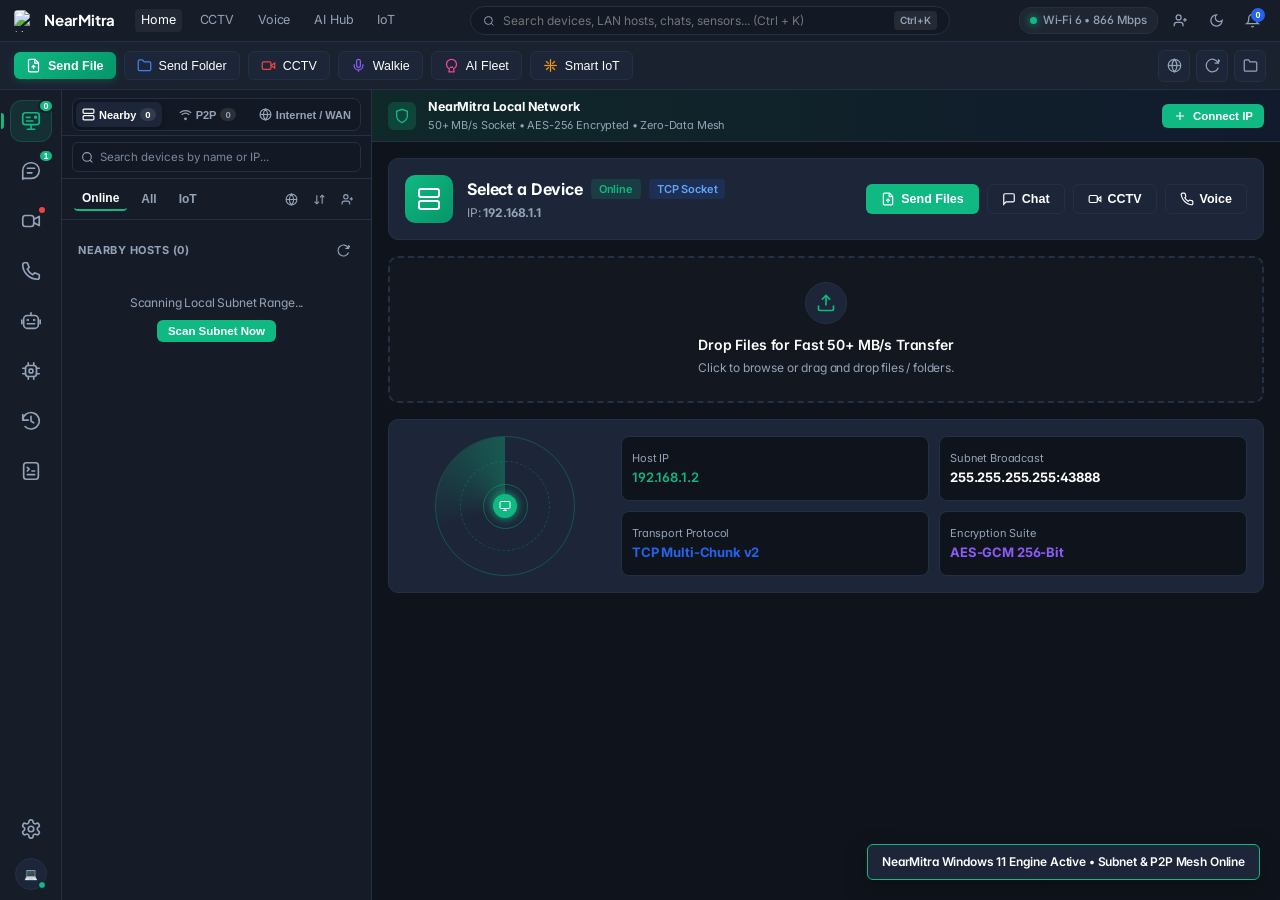
==== commit a16ec39a: "feat: improve cross-device audio, AI sharing and Windows chat integration Add standalone Wi-Fi Audio" ====
--- a/nearmitra-windows-app/internal/ui/web/index.html
+++ b/nearmitra-windows-app/internal/ui/web/index.html
@@ -126,61 +126,62 @@
     <!-- 1. Activity Bar -->
     <aside class="activity-bar">
       <div class="activity-top">
-        <button class="activity-btn active" data-tab="radar" title="LAN / Radar">
-          <div class="activity-icon-wrap" style="color: #10B981;">
-            <svg viewBox="0 0 24 24" fill="none" stroke="currentColor" stroke-width="2.2"><circle cx="12" cy="12" r="10"/><path d="M12 2a14.5 14.5 0 0 0 0 20 14.5 14.5 0 0 0 0-20"/><path d="M2 12h20"/></svg>
+        <button class="activity-btn active" data-tab="radar" title="LAN / Radar" aria-label="LAN / Radar">
+          <div class="activity-icon-wrap">
+            <svg viewBox="0 0 24 24" fill="none" stroke="currentColor" stroke-width="1.8" stroke-linecap="round" stroke-linejoin="round" aria-hidden="true"><rect x="3" y="3" width="18" height="13" rx="3"/><path d="M8 21h8m-4-5v5M7 8h4m-4 4h7"/><circle cx="17" cy="8" r="1"/></svg>
           </div>
           <span class="activity-badge" id="badgePeerCount">0</span>
         </button>
 
-        <button class="activity-btn" data-tab="chat" title="Chat">
-          <div class="activity-icon-wrap" style="color: #3B82F6;">
-            <svg viewBox="0 0 24 24" fill="none" stroke="currentColor" stroke-width="2.2"><path d="M21 15a2 2 0 0 1-2 2H7l-4 4V5a2 2 0 0 1 2-2h14a2 2 0 0 1 2 2z"/></svg>
-          </div>
+        <button class="activity-btn" data-tab="chat" title="Chat" aria-label="Chat">
+          <div class="activity-icon-wrap">
+            <svg viewBox="0 0 24 24" fill="none" stroke="currentColor" stroke-width="1.8" stroke-linecap="round" stroke-linejoin="round" aria-hidden="true"><path d="M21 11.5a8.5 8.5 0 0 1-8.5 8.5H4l-1 1v-9.5A8.5 8.5 0 0 1 11.5 3h1a8.5 8.5 0 0 1 8.5 8.5Z"/><path d="M8 9h8m-8 5h5"/></svg>
+          </div>
+          <span class="activity-badge incoming-count" id="badgeChatUnread" hidden aria-label="Unread messages and files"></span>
         </button>
 
-        <button class="activity-btn" data-tab="cctv" title="CCTV">
-          <div class="activity-icon-wrap" style="color: #EF4444;">
-            <svg viewBox="0 0 24 24" fill="none" stroke="currentColor" stroke-width="2.2"><path d="m22 8-6 4 6 4V8Z"/><rect width="14" height="12" x="2" y="6" rx="2"/></svg>
+        <button class="activity-btn" data-tab="cctv" title="CCTV" aria-label="CCTV">
+          <div class="activity-icon-wrap">
+            <svg viewBox="0 0 24 24" fill="none" stroke="currentColor" stroke-width="1.8" stroke-linecap="round" stroke-linejoin="round" aria-hidden="true"><rect x="3" y="6" width="12" height="12" rx="3"/><path d="m15 10 6-3v10l-6-3"/></svg>
           </div>
           <span class="activity-live-dot"></span>
         </button>
 
-        <button class="activity-btn" data-tab="voice" title="Voice">
-          <div class="activity-icon-wrap" style="color: #8B5CF6;">
-            <svg viewBox="0 0 24 24" fill="none" stroke="currentColor" stroke-width="2.2"><path d="M22 16.92v3a2 2 0 0 1-2.18 2 19.79 19.79 0 0 1-8.63-3.07 19.5 19.5 0 0 1-6-6 19.79 19.79 0 0 1-3.07-8.67A2 2 0 0 1 4.11 2h3a2 2 0 0 1 2 1.72 12.84 12.84 0 0 0 .7 2.81 2 2 0 0 1-.45 2.11L8.09 9.91a16 16 0 0 0 6 6l1.27-1.27a2 2 0 0 1 2.11-.45 12.84 12.84 0 0 0 2.81.7A2 2 0 0 1 22 16.92z"/></svg>
+        <button class="activity-btn" data-tab="voice" title="Voice" aria-label="Voice">
+          <div class="activity-icon-wrap">
+            <svg viewBox="0 0 24 24" fill="none" stroke="currentColor" stroke-width="1.8" stroke-linecap="round" stroke-linejoin="round" aria-hidden="true"><path d="M8 3H5a2 2 0 0 0-2 2 16 16 0 0 0 16 16 2 2 0 0 0 2-2v-3l-5-2-2 2a12 12 0 0 1-6-6l2-2-2-5Z"/></svg>
           </div>
         </button>
 
-        <button class="activity-btn" data-tab="ai" title="AI Hub">
-          <div class="activity-icon-wrap" style="color: #EC4899;">
-            <svg viewBox="0 0 24 24" fill="none" stroke="currentColor" stroke-width="2.2"><path d="M12 2a8 8 0 0 0-8 8c0 3.1 1.8 5.8 4.5 7.1L8 22h8l-.5-4.9c2.7-1.3 4.5-4 4.5-7.1a8 8 0 0 0-8-8z"/><path d="M9 10h.01"/><path d="M15 10h.01"/><path d="M9.5 14a3.5 3.5 0 0 0 5 0"/></svg>
+        <button class="activity-btn" data-tab="ai" title="AI Hub" aria-label="AI Hub">
+          <div class="activity-icon-wrap">
+            <svg viewBox="0 0 24 24" fill="none" stroke="currentColor" stroke-width="1.8" stroke-linecap="round" stroke-linejoin="round" aria-hidden="true"><rect x="4" y="6" width="16" height="14" rx="4"/><path d="M12 3v3M2 11v4m20-4v4m-14 0h8"/><circle cx="8.5" cy="11" r=".5"/><circle cx="15.5" cy="11" r=".5"/></svg>
           </div>
         </button>
 
-        <button class="activity-btn" data-tab="iot" title="IoT">
-          <div class="activity-icon-wrap" style="color: #F59E0B;">
-            <svg viewBox="0 0 24 24" fill="none" stroke="currentColor" stroke-width="2.2"><path d="M12 2v20"/><path d="m4.93 4.93 4.24 4.24"/><path d="m14.83 14.83 4.24 4.24"/><path d="M2 12h20"/><path d="m19.07 4.93-4.24 4.24"/><path d="m9.17 14.83-4.24 4.24"/></svg>
+        <button class="activity-btn" data-tab="iot" title="IoT" aria-label="IoT">
+          <div class="activity-icon-wrap">
+            <svg viewBox="0 0 24 24" fill="none" stroke="currentColor" stroke-width="1.8" stroke-linecap="round" stroke-linejoin="round" aria-hidden="true"><rect x="6" y="6" width="12" height="12" rx="3"/><rect x="10" y="10" width="4" height="4" rx="1"/><path d="M9 3v3m6-3v3m-6 12v3m6-3v3M3 9h3m-3 6h3m12-6h3m-3 6h3"/></svg>
           </div>
         </button>
 
-        <button class="activity-btn" data-tab="recents" title="Recents & Storage">
-          <div class="activity-icon-wrap" style="color: #F59E0B;">
-            <svg viewBox="0 0 24 24" fill="none" stroke="currentColor" stroke-width="2.2"><circle cx="12" cy="12" r="10"/><polyline points="12 6 12 12 16 14"/></svg>
+        <button class="activity-btn" data-tab="recents" title="Recents & Storage" aria-label="Recents & Storage">
+          <div class="activity-icon-wrap">
+            <svg viewBox="0 0 24 24" fill="none" stroke="currentColor" stroke-width="1.8" stroke-linecap="round" stroke-linejoin="round" aria-hidden="true"><path d="M3 11a9 9 0 1 1 2.5 7M3 5v6h6m3-4v5l3 2"/></svg>
           </div>
         </button>
 
-        <button class="activity-btn" data-tab="logs" title="Logs">
-          <div class="activity-icon-wrap" style="color: #06B6D4;">
-            <svg viewBox="0 0 24 24" fill="none" stroke="currentColor" stroke-width="2.2"><path d="M3 3v18h18"/><path d="m19 9-5 5-4-4-3 3"/></svg>
+        <button class="activity-btn" data-tab="logs" title="Logs" aria-label="Logs">
+          <div class="activity-icon-wrap">
+            <svg viewBox="0 0 24 24" fill="none" stroke="currentColor" stroke-width="1.8" stroke-linecap="round" stroke-linejoin="round" aria-hidden="true"><rect x="4" y="3" width="16" height="18" rx="3"/><path d="m8 8 2 2-2 2m5 0h3M8 16h8"/></svg>
           </div>
         </button>
       </div>
 
       <div class="activity-bottom">
-        <button class="activity-btn" data-tab="settings" title="Settings">
-          <div class="activity-icon-wrap" style="color: #94A3B8;">
-            <svg viewBox="0 0 24 24" fill="none" stroke="currentColor" stroke-width="2.2"><path d="M12.22 2h-.44a2 2 0 0 0-2 2v.18a2 2 0 0 1-1 1.73l-.43.25a2 2 0 0 1-2 0l-.15-.08a2 2 0 0 0-2.73.73l-.22.38a2 2 0 0 0 .73 2.73l.15.1a2 2 0 0 1 1 1.72v.51a2 2 0 0 1-1 1.74l-.15.09a2 2 0 0 0-.73 2.73l.22.38a2 2 0 0 0 2.73.73l.15-.08a2 2 0 0 1 2 0l.43.25a2 2 0 0 1 1 1.73V20a2 2 0 0 0 2 2h.44a2 2 0 0 0 2-2v-.18a2 2 0 0 1 1-1.73l.43-.25a2 2 0 0 1 2 0l.15.08a2 2 0 0 0 2.73-.73l.22-.39a2 2 0 0 0-.73-2.73l-.15-.08a2 2 0 0 1-1-1.74v-.5a2 2 0 0 1 1-1.74l.15-.09a2 2 0 0 0 .73-2.73l-.22-.38a2 2 0 0 0-2.73-.73l-.15.08a2 2 0 0 1-2 0l-.43-.25a2 2 0 0 1-1-1.73V4a2 2 0 0 0-2-2z"/><circle cx="12" cy="12" r="3"/></svg>
+        <button class="activity-btn" data-tab="settings" title="Settings" aria-label="Settings">
+          <div class="activity-icon-wrap">
+            <svg viewBox="0 0 24 24" fill="none" stroke="currentColor" stroke-width="1.8" stroke-linecap="round" stroke-linejoin="round" aria-hidden="true"><path d="M12.22 2h-.44a2 2 0 0 0-2 2v.18a2 2 0 0 1-1 1.73l-.43.25a2 2 0 0 1-2 0l-.15-.08a2 2 0 0 0-2.73.73l-.22.38a2 2 0 0 0 .73 2.73l.15.1a2 2 0 0 1 1 1.72v.51a2 2 0 0 1-1 1.74l-.15.09a2 2 0 0 0-.73 2.73l.22.38a2 2 0 0 0 2.73.73l.15-.08a2 2 0 0 1 2 0l.43.25a2 2 0 0 1 1 1.73V20a2 2 0 0 0 2 2h.44a2 2 0 0 0 2-2v-.18a2 2 0 0 1 1-1.73l.43-.25a2 2 0 0 1 2 0l.15.08a2 2 0 0 0 2.73-.73l.22-.39a2 2 0 0 0-.73-2.73l-.15-.08a2 2 0 0 1-1-1.74v-.5a2 2 0 0 1 1-1.74l.15-.09a2 2 0 0 0 .73-2.73l-.22-.38a2 2 0 0 0-2.73-.73l-.15.08a2 2 0 0 1-2 0l-.43-.25a2 2 0 0 1-1-1.73V4a2 2 0 0 0-2-2z"/><circle cx="12" cy="12" r="3"/></svg>
           </div>
         </button>
 
@@ -407,6 +408,7 @@
               <button class="quick-pill" onclick="sendPresetText('Start high-speed mesh benchmark')">Speed Benchmark</button>
             </div>
 
+            <div id="chatReplyPreview" class="chat-reply-preview" hidden></div>
             <div class="chat-input-capsule">
               <button class="input-tool-btn" onclick="openAttachModal()" title="Attach File / Media / Folder">
                 <svg viewBox="0 0 24 24" fill="none" stroke="currentColor" stroke-width="2"><path d="M21.44 11.05l-9.19 9.19a6 6 0 0 1-8.49-8.49l9.19-9.19a4 4 0 0 1 5.66 5.66l-9.2 9.19a2 2 0 0 1-2.83-2.83l8.49-8.48"/></svg>
@@ -423,33 +425,13 @@
 
           <!-- ── NEARBY AI CHAT VIEW ── -->
           <div id="chatViewAI" style="display:none; flex-direction:column; flex:1; overflow:hidden;">
-            <!-- AI Provider Quick Selector -->
-            <div class="ai-chat-provider-bar">
-              <button class="ai-prov-pill active" id="aiProvPillGemini"  onclick="setAIChatProvider('gemini')">
-                <svg viewBox="0 0 24 24" fill="none" stroke="currentColor" stroke-width="2" style="width:13px;height:13px;"><path d="M12 2 2 7l10 5 10-5-10-5zM2 17l10 5 10-5M2 12l10 5 10-5"/></svg>
-                Gemini
-              </button>
-              <button class="ai-prov-pill" id="aiProvPillOpenAI" onclick="setAIChatProvider('openai')">
-                <svg viewBox="0 0 24 24" fill="none" stroke="currentColor" stroke-width="2" style="width:13px;height:13px;"><circle cx="12" cy="12" r="10"/><path d="M12 8v4l3 3"/></svg>
-                ChatGPT
-              </button>
-              <button class="ai-prov-pill" id="aiProvPillGroq" onclick="setAIChatProvider('groq')">
-                <svg viewBox="0 0 24 24" fill="none" stroke="currentColor" stroke-width="2" style="width:13px;height:13px;"><path d="M13 2L3 14h9l-1 8 10-12h-9l1-8z"/></svg>
-                Groq
-              </button>
-              <button class="ai-prov-pill" id="aiProvPillOllama" onclick="setAIChatProvider('ollama')">
-                <svg viewBox="0 0 24 24" fill="none" stroke="currentColor" stroke-width="2" style="width:13px;height:13px;"><rect x="3" y="3" width="18" height="18" rx="3"/><path d="M9 9h6M9 12h6M9 15h4"/></svg>
-                Ollama
-              </button>
-              <button class="ai-prov-pill ai-settings-pill" onclick="switchTab('ai')" title="AI Settings">
-                <svg viewBox="0 0 24 24" fill="none" stroke="currentColor" stroke-width="2" style="width:13px;height:13px;"><path d="M12.22 2h-.44a2 2 0 0 0-2 2v.18a2 2 0 0 1-1 1.73l-.43.25a2 2 0 0 1-2 0l-.15-.08a2 2 0 0 0-2.73.73l-.22.38a2 2 0 0 0 .73 2.73l.15.1a2 2 0 0 1 1 1.72v.51a2 2 0 0 1-1 1.74l-.15.09a2 2 0 0 0-.73 2.73l.22.38a2 2 0 0 0 2.73.73l.15-.08a2 2 0 0 1 2 0l.43.25a2 2 0 0 1 1 1.73V20a2 2 0 0 0 2 2h.44a2 2 0 0 0 2-2v-.18a2 2 0 0 1 1-1.73l.43-.25a2 2 0 0 1 2 0l.15.08a2 2 0 0 0 2.73-.73l.22-.39a2 2 0 0 0-.73-2.73l-.15-.08a2 2 0 0 1-1-1.74v-.5a2 2 0 0 1 1-1.74l.15-.09a2 2 0 0 0 .73-2.73l-.22-.38a2 2 0 0 0-2.73-.73l-.15.08a2 2 0 0 1-2 0l-.43-.25a2 2 0 0 1-1-1.73V4a2 2 0 0 0-2-2z"/><circle cx="12" cy="12" r="3"/></svg>
-                Config
-              </button>
-              <span class="ai-chat-model-badge" id="aiChatModelBadge">—</span>
-              <span class="ai-share-indicator" id="aiShareIndicator" style="display:none;">
-                <svg viewBox="0 0 24 24" fill="none" stroke="currentColor" stroke-width="2" style="width:11px;height:11px;color:#10B981;"><path d="M18 13v6a2 2 0 0 1-2 2H5a2 2 0 0 1-2-2V8a2 2 0 0 1 2-2h6"/><polyline points="15 3 21 3 21 9"/><line x1="10" x2="21" y1="14" y2="3"/></svg>
-                Shared with peers
-              </span>
+            <div class="nearby-ai-toolbar">
+              <div><strong id="nearbyAITargetLabel">Selected device AI</strong><span id="nearbyAITargetStatus">Queries run on the selected device, with its owner's permission.</span></div>
+              <button class="btn btn-sm btn-secondary" onclick="switchTab('ai')">My AI settings</button>
+            </div>
+            <div class="nearby-ai-sharing">
+              <div><strong>Share my AI with this device</strong><span id="nearbyAIShareStatus">Checking access…</span></div>
+              <button class="btn btn-sm btn-secondary" id="nearbyAIShareToggle" onclick="toggleSelectedAISharing()" disabled>Allow</button>
             </div>
 
             <!-- AI Chat Stream -->
@@ -458,7 +440,7 @@
                 <div class="ai-welcome-icon">
                   <svg viewBox="0 0 24 24" fill="none" stroke="currentColor" stroke-width="1.5" style="width:28px;height:28px;color:#EC4899;"><path d="M12 2a8 8 0 0 0-8 8c0 3.1 1.8 5.8 4.5 7.1L8 22h8l-.5-4.9c2.7-1.3 4.5-4 4.5-7.1a8 8 0 0 0-8-8z"/></svg>
                 </div>
-                <p>Nearby AI ready. Ask anything — crop disease, irrigation schedule, Mandi prices, or any local query.</p>
+                <p>Use the selected device’s AI. Its owner must enable AI sharing and allow this Windows device. Your own engine stays in My AI.</p>
                 <div class="ai-quick-prompts">
                   <button onclick="sendAIChatMessage('Diagnose common wheat leaf diseases and suggest organic remedies')">🌾 Crop Disease</button>
                   <button onclick="sendAIChatMessage('Calculate optimal irrigation schedule for 2 hectares at 32% soil moisture')">💧 Irrigation</button>
@@ -476,8 +458,9 @@
             </div>
 
             <div class="chat-input-capsule ai-input-capsule">
+              <button class="btn btn-sm btn-secondary" id="nearbyAIStop" onclick="stopNearbyAIQuery()" hidden>Stop</button>
               <input type="text" id="aiChatInput" class="input-text-area" placeholder="Ask Nearby AI..." onkeydown="if(event.key==='Enter') sendAIChatMessage()">
-              <button class="input-send-btn ai-send-btn" onclick="sendAIChatMessage()">
+              <button class="input-send-btn ai-send-btn" id="nearbyAISend" onclick="sendAIChatMessage()">
                 <svg viewBox="0 0 24 24" fill="none" stroke="currentColor" stroke-width="2.5"><path d="m22 2-7 20-4-9-9-4Z"/><path d="M22 2 11 13"/></svg>
               </button>
             </div>
@@ -955,29 +938,44 @@
         <div id="voiceDashboardView" style="padding:16px; display:flex; flex-direction:column; gap:16px; width:100%; box-sizing:border-box;">
           
           <!-- Target Peer Selector Banner -->
-          <div style="background:rgba(15,23,42,0.85); border:1px solid rgba(56,189,248,0.25); border-radius:12px; padding:14px 18px; display:flex; justify-content:space-between; align-items:center; flex-wrap:wrap; gap:12px;">
+          <div style="background:var(--bg-card); border:1px solid rgba(56,189,248,0.25); border-radius:12px; padding:14px 18px; display:flex; justify-content:space-between; align-items:center; flex-wrap:wrap; gap:12px;">
             <div style="display:flex; align-items:center; gap:10px;">
               <div style="width:36px; height:36px; border-radius:8px; background:rgba(16,185,129,0.15); display:flex; align-items:center; justify-content:center; color:var(--primary-emerald);">
                 <svg viewBox="0 0 24 24" fill="none" stroke="currentColor" stroke-width="2" style="width:20px;height:20px;"><rect width="14" height="20" x="5" y="2" rx="2" ry="2"/><line x1="12" x2="12.01" y1="18" y2="18"/></svg>
               </div>
               <div>
-                <strong style="font-size:13.5px; color:#FFF;">Select Target Device for Audio / Call:</strong>
+                <strong style="font-size:13.5px; color:var(--text-title);">Select Target Device for Audio / Call:</strong>
                 <div style="font-size:11px; color:var(--text-muted);">Choose a discovered phone, laptop or audio speaker on your local Wi-Fi</div>
               </div>
             </div>
 
             <div style="min-width:280px;">
-              <select id="audioPeerSelect" class="form-select" onchange="onAudioTargetPeerChanged(this.value)" style="background:#090d16; border:1px solid rgba(255,255,255,0.15); color:#FFF; font-size:12.5px; padding:8px 12px; border-radius:6px; width:100%;">
+              <select id="audioPeerSelect" class="form-select" onchange="onAudioTargetPeerChanged(this.value)" style="background:var(--bg-card); border:1px solid var(--border-color); color:var(--text-title); font-size:12.5px; padding:8px 12px; border-radius:6px; width:100%;">
                 <!-- Populated dynamically -->
               </select>
             </div>
           </div>
 
+          <div class="audio-source-settings" style="padding:14px 18px; border:1px solid var(--border-color); border-radius:12px; display:flex; gap:16px; flex-wrap:wrap; align-items:center;">
+            <label>PC audio broadcast source
+              <select id="pcAudioSource" class="form-select" onchange="renderWirelessAudio()">
+                <option value="mic">PC microphone only</option>
+                <option value="both">PC microphone + system audio</option>
+                <option value="system" selected>System audio only (music / YouTube)</option>
+              </select>
+            </label>
+            <label>Microphone
+              <select id="pcMicrophoneDevice" class="form-select"><option value="">Windows default microphone</option></select>
+            </label>
+            <span style="font-size:12px; color:var(--text-muted);">Normal voice/video calls use your microphone and camera. Broadcast Selected Audio uses this source without a phone call. For system sound, enable Share audio in the picker.</span>
+          </div>
+
+          <div style="display:flex;align-items:center;gap:10px;flex-wrap:wrap;"><button class="btn btn-secondary" onclick="loadPcMicrophones()">Refresh PC microphone list</button><span id="pcMediaStatus" role="status" style="font-size:12px;color:var(--text-muted);">If a PC capture device is unavailable, incoming audio/video can still be received.</span></div>
           <!-- 4 Core Functional Action Cards Grid -->
-          <div style="display:grid; grid-template-columns:repeat(auto-fit, minmax(280px, 1fr)); gap:14px;">
+          <div style="display:grid; grid-template-columns:repeat(auto-fit, minmax(min(340px, 100%), 1fr)); gap:14px;">
             
             <!-- Card 1: Two-Way HD Voice Call (Walkie-Talkie) -->
-            <div class="voice-feature-card" style="background:rgba(15,23,42,0.7); border:1px solid rgba(16,185,129,0.3); border-radius:12px; padding:18px; display:flex; flex-direction:column; justify-content:space-between; transition:all 0.2s ease;">
+            <div class="voice-feature-card" style="background:var(--bg-card); border:1px solid rgba(16,185,129,0.3); border-radius:12px; padding:18px; display:flex; flex-direction:column; justify-content:space-between; transition:all 0.2s ease;">
               <div>
                 <div style="display:flex; justify-content:space-between; align-items:center; margin-bottom:10px;">
                   <div style="width:40px; height:40px; border-radius:10px; background:rgba(16,185,129,0.15); display:flex; align-items:center; justify-content:center; color:var(--primary-emerald);">
@@ -985,7 +983,7 @@
                   </div>
                   <span class="badge badge-emerald">Full-Duplex</span>
                 </div>
-                <h3 style="font-size:15px; font-weight:700; color:#FFF; margin-bottom:4px;">Two-Way Voice Intercom</h3>
+                <h3 style="font-size:15px; font-weight:700; color:var(--text-title); margin-bottom:4px;">Two-Way Voice Intercom</h3>
                 <p style="font-size:12px; color:var(--text-muted); line-height:1.4; margin-bottom:14px;">Direct bidirectional encrypted voice call with low-latency Opus 48kHz codec. Talk and listen simultaneously.</p>
               </div>
               <button class="btn btn-primary" onclick="startSelectedAudioAction('voice_call')" style="width:100%; justify-content:center; padding:10px; font-weight:700;">
@@ -995,54 +993,57 @@
             </div>
 
             <!-- Card 2: Remote Mic Room Listener -->
-            <div class="voice-feature-card" style="background:rgba(15,23,42,0.7); border:1px solid rgba(56,189,248,0.3); border-radius:12px; padding:18px; display:flex; flex-direction:column; justify-content:space-between; transition:all 0.2s ease;">
+            <div class="voice-feature-card" style="background:var(--bg-card); border:1px solid rgba(56,189,248,0.3); border-radius:12px; padding:18px; display:flex; flex-direction:column; justify-content:space-between; transition:all 0.2s ease;">
               <div>
                 <div style="display:flex; justify-content:space-between; align-items:center; margin-bottom:10px;">
-                  <div style="width:40px; height:40px; border-radius:10px; background:rgba(56,189,248,0.15); display:flex; align-items:center; justify-content:center; color:#38BDF8;">
+                  <div style="width:40px; height:40px; border-radius:10px; background:rgba(56,189,248,0.15); display:flex; align-items:center; justify-content:center; color:var(--feature-blue);">
                     <svg viewBox="0 0 24 24" fill="none" stroke="currentColor" stroke-width="2" style="width:22px;height:22px;"><path d="M3 18v-6a9 9 0 0 1 18 0v6"/><path d="M21 19a2 2 0 0 1-2 2h-1a2 2 0 0 1-2-2v-3a2 2 0 0 1 2-2h3zM3 19a2 2 0 0 0 2 2h1a2 2 0 0 0 2-2v-3a2 2 0 0 0-2-2H3z"/></svg>
                   </div>
                   <span class="badge badge-blue">Surveillance</span>
                 </div>
-                <h3 style="font-size:15px; font-weight:700; color:#FFF; margin-bottom:4px;">Listen Remote Room Mic</h3>
+                <h3 style="font-size:15px; font-weight:700; color:var(--text-title); margin-bottom:4px;">Listen Remote Room Mic</h3>
                 <p style="font-size:12px; color:var(--text-muted); line-height:1.4; margin-bottom:14px;">Listen to the remote device's live microphone in background. Perfect for baby monitoring or field audio surveillance.</p>
               </div>
-              <button class="btn btn-secondary" onclick="startSelectedAudioAction('listen_mic')" style="width:100%; justify-content:center; padding:10px; font-weight:700; color:#38BDF8; border-color:rgba(56,189,248,0.4);">
+              <button class="btn btn-secondary" onclick="startSelectedAudioAction('listen_mic')" style="width:100%; justify-content:center; padding:10px; font-weight:700; color:var(--feature-blue); border-color:rgba(56,189,248,0.4);">
                 <svg viewBox="0 0 24 24" fill="none" stroke="currentColor" stroke-width="2" style="width:16px;height:16px;margin-right:6px;"><path d="M3 18v-6a9 9 0 0 1 18 0v6"/><path d="M21 19a2 2 0 0 1-2 2h-1a2 2 0 0 1-2-2v-3a2 2 0 0 1 2-2h3zM3 19a2 2 0 0 0 2 2h1a2 2 0 0 0 2-2v-3a2 2 0 0 0-2-2H3z"/></svg>
                 <span>Listen Remote Mic</span>
               </button>
             </div>
 
             <!-- Card 3: PA Intercom Broadcast -->
-            <div class="voice-feature-card" style="background:rgba(15,23,42,0.7); border:1px solid rgba(245,158,11,0.3); border-radius:12px; padding:18px; display:flex; flex-direction:column; justify-content:space-between; transition:all 0.2s ease;">
+            <div class="voice-feature-card" style="background:var(--bg-card); border:1px solid rgba(245,158,11,0.3); border-radius:12px; padding:18px; display:flex; flex-direction:column; justify-content:space-between; transition:all 0.2s ease;">
               <div>
                 <div style="display:flex; justify-content:space-between; align-items:center; margin-bottom:10px;">
-                  <div style="width:40px; height:40px; border-radius:10px; background:rgba(245,158,11,0.15); display:flex; align-items:center; justify-content:center; color:#F59E0B;">
+                  <div style="width:40px; height:40px; border-radius:10px; background:rgba(245,158,11,0.15); display:flex; align-items:center; justify-content:center; color:var(--feature-amber);">
                     <svg viewBox="0 0 24 24" fill="none" stroke="currentColor" stroke-width="2" style="width:22px;height:22px;"><polygon points="11 5 6 9 2 9 2 15 6 15 11 19 11 5"/><path d="M19.07 4.93a10 10 0 0 1 0 14.14M15.54 8.46a5 5 0 0 1 0 7.07"/></svg>
                   </div>
                   <span class="badge badge-purple" style="color:#FCD34D;">PA Speaker</span>
                 </div>
-                <h3 style="font-size:15px; font-weight:700; color:#FFF; margin-bottom:4px;">Broadcast Voice to Speaker</h3>
-                <p style="font-size:12px; color:var(--text-muted); line-height:1.4; margin-bottom:14px;">Speak through PC mic to broadcast live announcement directly out of the remote phone or connected PA speaker.</p>
-              </div>
-              <button class="btn btn-secondary" onclick="startSelectedAudioAction('broadcast_voice')" style="width:100%; justify-content:center; padding:10px; font-weight:700; color:#F59E0B; border-color:rgba(245,158,11,0.4);">
+                <h3 style="font-size:15px; font-weight:700; color:var(--text-title); margin-bottom:4px;">Broadcast PC Audio to Phone</h3>
+                <p style="font-size:12px; color:var(--text-muted); line-height:1.4; margin-bottom:14px;">Send the selected microphone, system audio, or both to the phone after the owner allows playback. No phone call is required.</p>
+              </div>
+              <div class="wireless-audio-start-actions">
+              <button id="wirelessAudioSend" class="btn btn-secondary" onclick="startWirelessPcAudio()" style="width:100%; justify-content:center; padding:10px; font-weight:700; color:var(--feature-amber); border-color:rgba(245,158,11,0.4);">
                 <svg viewBox="0 0 24 24" fill="none" stroke="currentColor" stroke-width="2" style="width:16px;height:16px;margin-right:6px;"><polygon points="11 5 6 9 2 9 2 15 6 15 11 19 11 5"/><path d="M19.07 4.93a10 10 0 0 1 0 14.14"/></svg>
-                <span>Broadcast on Remote Speaker</span>
-              </button>
+                <span>Broadcast Selected Audio</span>
+              </button>
+              <button id="wirelessAudioMic" class="btn btn-secondary" onclick="requestWirelessPhoneMic()" style="width:100%;justify-content:center;margin-top:8px;">Use phone microphone</button>
+              </div>
             </div>
 
             <!-- Card 4: Two-Way HD Video Call -->
-            <div class="voice-feature-card" style="background:rgba(15,23,42,0.7); border:1px solid rgba(168,85,247,0.3); border-radius:12px; padding:18px; display:flex; flex-direction:column; justify-content:space-between; transition:all 0.2s ease;">
+            <div class="voice-feature-card" style="background:var(--bg-card); border:1px solid rgba(168,85,247,0.3); border-radius:12px; padding:18px; display:flex; flex-direction:column; justify-content:space-between; transition:all 0.2s ease;">
               <div>
                 <div style="display:flex; justify-content:space-between; align-items:center; margin-bottom:10px;">
-                  <div style="width:40px; height:40px; border-radius:10px; background:rgba(168,85,247,0.15); display:flex; align-items:center; justify-content:center; color:#A855F7;">
+                  <div style="width:40px; height:40px; border-radius:10px; background:rgba(168,85,247,0.15); display:flex; align-items:center; justify-content:center; color:var(--feature-purple);">
                     <svg viewBox="0 0 24 24" fill="none" stroke="currentColor" stroke-width="2" style="width:22px;height:22px;"><path d="m22 8-6 4 6 4V8Z"/><rect width="14" height="12" x="2" y="6" rx="2"/></svg>
                   </div>
                   <span class="badge badge-purple">1080P 60FPS</span>
                 </div>
-                <h3 style="font-size:15px; font-weight:700; color:#FFF; margin-bottom:4px;">Two-Way HD Video Call</h3>
+                <h3 style="font-size:15px; font-weight:700; color:var(--text-title); margin-bottom:4px;">Two-Way HD Video Call</h3>
                 <p style="font-size:12px; color:var(--text-muted); line-height:1.4; margin-bottom:14px;">High-definition WebRTC video calling with camera switching, PiP preview, and crystal-clear audio.</p>
               </div>
-              <button class="btn btn-secondary" onclick="startSelectedAudioAction('video_call')" style="width:100%; justify-content:center; padding:10px; font-weight:700; color:#A855F7; border-color:rgba(168,85,247,0.4);">
+              <button class="btn btn-secondary" onclick="startSelectedAudioAction('video_call')" style="width:100%; justify-content:center; padding:10px; font-weight:700; color:var(--feature-purple); border-color:rgba(168,85,247,0.4);">
                 <svg viewBox="0 0 24 24" fill="none" stroke="currentColor" stroke-width="2" style="width:16px;height:16px;margin-right:6px;"><path d="m22 8-6 4 6 4V8Z"/><rect width="14" height="12" x="2" y="6" rx="2"/></svg>
                 <span>Start HD Video Call</span>
               </button>
@@ -1050,22 +1051,60 @@
 
           </div>
 
+        <section id="wirelessAudioPanel" class="wireless-audio-panel" aria-labelledby="wirelessAudioTitle">
+          <div class="wireless-audio-heading">
+            <div><h3 id="wirelessAudioTitle">Wireless audio controls</h3>
+              <p id="wirelessAudioTarget">Uses the target device and audio source selected above</p></div>
+            <span id="wirelessAudioStatus" role="status" aria-live="polite">Ready for wireless audio</span>
+          </div>
+          <label class="wireless-capture-scope">Capture from
+            <select id="wirelessCaptureScope" class="form-select">
+              <option value="system" selected>All PC apps — Chrome, music and video players</option>
+              <option value="tab">A tab in this app’s browser</option>
+            </select>
+          </label>
+          <label class="wireless-capture-scope">Windows playback device
+            <select id="wirelessOutputDevice" class="form-select" onchange="renderWirelessAudio()"><option value="">Windows default output</option></select>
+            <button class="btn btn-secondary btn-sm" onclick="loadWirelessOutputs()">Refresh outputs</button>
+          </label>
+          <p id="nativeAudioDeviceStatus" class="wireless-audio-guide" role="status">Select the Windows output used by Chrome or your music player.</p>
+          <p id="nativeAudioOutputHelp" class="wireless-audio-note" hidden>No speakers connected? A virtual playback output is needed for desktop audio. <a href="https://vb-audio.com/Cable/" target="_blank" rel="noopener noreferrer">Official VB-CABLE setup</a>. After installing an output, select it in Windows Sound settings and refresh this list.</p>
+          <p class="wireless-audio-note">All PC apps captures the selected Windows playback device directly. Chrome and your player must use that output in Windows Sound settings. No screen picker or camera is used. Tab mode captures a tab from this app’s browser.</p>
+          <p id="wirelessAudioSignal" class="wireless-audio-guide" role="status" aria-live="polite"></p>
+          <p class="wireless-audio-guide">1. Select the Windows output used by your player. 2. Click Send PC audio. 3. Allow playback on the phone. Tab mode additionally opens the browser sharing picker.</p>
+          <div class="wireless-audio-actions">
+            <button id="wirelessAudioConnect" class="btn btn-primary" onclick="startWirelessPcAudio()">Send PC audio</button>
+            <button id="wirelessAudioReceive" class="btn btn-secondary" onclick="requestWirelessPhoneMic()">Use phone mic</button>
+            <button id="wirelessAudioStop" class="btn btn-danger" onclick="wirelessAudio.stop()" disabled>Stop</button>
+            <button id="wirelessAudioMute" class="btn btn-secondary" onclick="wirelessAudio.mute()" hidden>Mute outgoing audio</button>
+            <button id="wirelessAudioPlay" class="btn btn-secondary" onclick="wirelessAudio.resume().catch(e=>showToast(e.message))" hidden>Play audio</button>
+          </div>
+          <div id="wirelessAudioConsent" class="wireless-audio-consent" hidden>
+            <p id="wirelessAudioConsentText"></p>
+            <button class="btn btn-primary" onclick="wirelessAudio.approve()">Allow</button>
+            <button class="btn btn-secondary" onclick="wirelessAudio.decline()">Decline</button>
+          </div>
+          <label id="wirelessAudioVolumeControl" class="wireless-audio-volume" hidden>Playback volume <input id="wirelessAudioVolume" type="range" min="0" max="100" value="100" aria-label="Wireless audio playback volume" oninput="setWirelessPlaybackVolume(this.value)"></label>
+          <p class="wireless-audio-note">All PC apps sends playback audio directly; tab mode requires Share tab audio in the browser picker. Phone microphone audio plays in NearMitra; using it as an input in other Windows apps requires a virtual audio device. Both devices need this updated feature.</p>
+          <audio id="wirelessAudioPlayback" autoplay playsinline></audio>
+        </section>
+
           <!-- Audio Engine Hardware Settings & Mic Level Meter -->
-          <div style="background:rgba(255,255,255,0.02); border:1px solid var(--border-color); border-radius:12px; padding:14px 18px; display:flex; justify-content:space-between; align-items:center; flex-wrap:wrap; gap:12px;">
+          <div style="background:var(--bg-card); border:1px solid var(--border-color); border-radius:12px; padding:14px 18px; display:flex; justify-content:space-between; align-items:center; flex-wrap:wrap; gap:12px;">
             <div style="display:flex; align-items:center; gap:12px; min-width:240px;">
               <button class="btn btn-sm btn-secondary" id="btnTestLocalMic" onclick="testLocalMicInput()" style="font-size:11.5px; padding:6px 12px;">
                 <span>🎙️ Test PC Mic Level</span>
               </button>
-              <div style="width:120px; height:8px; background:rgba(255,255,255,0.08); border-radius:4px; overflow:hidden;">
+              <div style="width:120px; height:8px; background:var(--bg-card); border-radius:4px; overflow:hidden;">
                 <div id="localMicVuBar" style="width:0%; height:100%; background:linear-gradient(90deg, #10B981, #EF4444); transition:width 0.1s ease;"></div>
               </div>
               <span style="font-size:10.5px; font-family:monospace; color:var(--text-muted);" id="localMicVuText">0 dB</span>
             </div>
 
             <div style="display:flex; gap:12px; font-size:11.5px; color:var(--text-muted); font-family:monospace; flex-wrap:wrap;">
-              <span style="color:#10B981;">✓ Echo Cancellation (AEC)</span>
-              <span style="color:#38BDF8;">✓ Noise Suppression (DNS)</span>
-              <span style="color:#A855F7;">✓ Auto-Gain Control (AGC)</span>
+              <span style="color:var(--feature-green);">✓ Echo Cancellation (AEC)</span>
+              <span style="color:var(--feature-blue);">✓ Noise Suppression (DNS)</span>
+              <span style="color:var(--feature-purple);">✓ Auto-Gain Control (AGC)</span>
             </div>
           </div>
 
@@ -1647,12 +1686,12 @@
 
         <!-- Live Diagnostics Chips Bar -->
         <div class="hw-diag-chips-bar" id="hwDiagChipsBar">
-          <div class="hw-chip active"><span class="status-dot-pulse"></span> Wi-Fi Direct: Active</div>
-          <div class="hw-chip active"><span class="status-dot-pulse"></span> Bluetooth BLE: 5.3 Ready</div>
+          <div class="hw-chip standby" id="chipNetworkStatus">Network: checking…</div>
+          <div class="hw-chip standby" id="chipBluetoothStatus">Bluetooth: checking…</div>
           <div class="hw-chip active" id="chipUsbBus"><span class="status-dot-pulse"></span> USB Bus: Scanning...</div>
           <div class="hw-chip standby" id="chipNfcStatus">NFC Proximity: Standby</div>
           <div class="hw-chip active" id="chipAudioStatus">🔊 Audio Engine: Ready</div>
-          <div class="hw-chip active">Local P2P Mesh: Online</div>
+          <div class="hw-chip active">Nearby devices required</div>
         </div>
 
         <!-- Subview Navigation Switcher -->
@@ -1671,35 +1710,46 @@
           </button>
         </div>
 
+        <p id="hwScanStatus" class="hw-card-desc" role="status" aria-live="polite">Scan connected Windows devices to check availability.</p>
         <div class="hw-hub-container">
+          <details class="hw-card iot-device-settings">
+            <summary class="hw-card-title">Device connections & compatibility</summary>
+            <p class="hw-card-desc">Configure your LAN device or HTTP gateway. Relays, sensors and scales use the JSON protocol below. USB/Bluetooth devices need a compatible gateway. NFC can use a local Windows PC/SC reader without a URL.</p>
+            <div class="iot-settings-grid">
+<label>Relay channel 1 URL<input id="iotRelayURL1" class="form-control" type="url" placeholder="http://device/relay/1"></label><label>Relay channel 2 URL<input id="iotRelayURL2" class="form-control" type="url" placeholder="http://device/relay/2"></label><label>Relay channel 3 URL<input id="iotRelayURL3" class="form-control" type="url" placeholder="http://device/relay/3"></label><label>Relay channel 4 URL<input id="iotRelayURL4" class="form-control" type="url" placeholder="http://device/relay/4"></label>
+              <label>Soil telemetry URL<input id="iotSensorURL" class="form-control" type="url" placeholder="http://device/sensors"></label>
+              <label>NFC gateway URL (optional)<input id="iotNFCURL" class="form-control" type="url" placeholder="Leave empty for local PC/SC reader"></label>
+              <label>Weighing scale URL<input id="iotScaleURL" class="form-control" type="url" placeholder="http://device/scale"></label>
+            </div>
+            <p class="hw-card-desc">Relay: POST {"power":true/false}, response must confirm "power". Sensor GET: {"moisture_pct":42,"temp_c":28,"humidity_pct":62}. NFC GET: {"tag_id":"UID","ndef_data":"..."}. Scale GET: {"weight_kg":125.5}; tare POST {"action":"tare"}, response must confirm weight_kg:0.</p>
+            <div><button class="btn btn-primary" onclick="saveIotConfiguration()">Save device connections</button></div>
+            <p id="iotConfigStatus" class="hw-card-desc" role="status"></p>
+          </details>
           <!-- ============================================================= -->
           <!-- SUBVIEW 1: VIRTUAL DEVICE SHARING & AUDIO CAST               -->
           <!-- ============================================================= -->
-          <div id="hwSubViewVirtual" class="hw-grid-2col">
+          <div id="hwSubViewVirtual" class="hw-grid-2col"><p id="phoneSensorStatus" class="iot-status-notice" role="status">Keep the updated mobile app open. Approve battery/location sharing on the phone when requested.</p>
             <!-- Card 1: Wireless Live PC Audio & YouTube Sound Mirror -->
             <div class="hw-card" style="border-top: 3px solid var(--primary-emerald); grid-column: 1 / -1;">
               <div class="hw-card-header">
                 <div class="hw-card-title-group">
                   <div class="hw-icon-box bg-emerald-glow"><svg viewBox="0 0 24 24" fill="none" stroke="currentColor" stroke-width="2"><polygon points="11 5 6 9 2 9 2 15 6 15 11 19 11 5"/><path d="M15.54 8.46a5 5 0 0 1 0 7.07"/><path d="M19.07 4.93a10 10 0 0 1 0 14.14"/></svg></div>
                   <div>
-                    <div class="hw-card-title">Live PC Audio & YouTube Sound Mirror (Virtual Speaker Sink)</div>
+                    <div class="hw-card-title">Live PC Audio & YouTube Sound Mirror </div>
                     <div class="hw-card-desc">Play PC YouTube, Music, or System Sound live on remote Phone/Speaker over Wi-Fi without PC speakers</div>
                   </div>
                 </div>
                 <div style="display:flex; gap:6px; align-items:center;">
-                  <span class="badge badge-emerald" id="audioCastStreamStats">128 kbps Opus • Latency: ~14ms</span>
+                  <span class="badge badge-emerald" id="audioCastStreamStats">No active stream</span>
                   <span class="badge badge-slate" id="audioCastLiveBadge">Standby</span>
                 </div>
               </div>
-
-              <!-- Real-time 32-Band FFT Audio Spectrum Visualizer Canvas -->
-              <canvas id="audioSpectrumCanvas" class="audio-spectrum-canvas" width="600" height="60"></canvas>
 
               <div style="display:grid; grid-template-columns: repeat(auto-fit, minmax(220px, 1fr)); gap:12px;">
                 <!-- Destination Peer Selector -->
                 <div class="form-row" style="margin-bottom:0;">
                   <label class="form-label" style="font-size:11px;">Target Phone / Speaker Device:</label>
-                  <select id="audioCastPeerSelect" class="form-select" style="padding:6px 10px; font-size:12.5px;">
+                  <select id="audioCastPeerSelect" class="form-select" onchange="pollRemoteSensors()" style="padding:6px 10px; font-size:12.5px;">
                     <!-- Populated dynamically -->
                   </select>
                 </div>
@@ -1708,33 +1758,13 @@
                 <div class="form-row" style="margin-bottom:0;">
                   <label class="form-label" style="font-size:11px;">Audio Source Mode:</label>
                   <select id="audioCastSourceMode" class="form-select" onchange="onAudioSourceModeChanged(this.value)" style="padding:6px 10px; font-size:12.5px;">
-                    <option value="system_mirror">Live PC Sound / YouTube Tab Mirror (System Audio)</option>
-                    <option value="preset_tone">Preset Indian Melodies & Security Alarms</option>
-                    <option value="local_file">Select MP3 / WAV Song from PC...</option>
+                    <option value="system">PC system sound / YouTube</option>
+                    <option value="both">PC microphone + system sound</option>
+                    <option value="mic">PC microphone</option>
                   </select>
                 </div>
-
-                <!-- Track selector (Visible for preset tone) -->
-                <div class="form-row" id="wrapCastTrackSelect" style="margin-bottom:0; display:none;">
-                  <label class="form-label" style="font-size:11px;">Select Track / Tone:</label>
-                  <select id="audioCastTrackSelect" class="form-select" style="padding:6px 10px; font-size:12.5px;">
-                    <option value="Kisan Mandi Gate Sound">Kisan Mandi Gate Arrival Chime</option>
-                    <option value="Loud Intruder Siren">High-Decibel Security Alert Siren</option>
-                    <option value="Village Flute Raga">Indian Classical Flute Melody</option>
-                    <option value="Irrigation Pump Complete">Irrigation Flow Cutoff Notification</option>
-                  </select>
-                </div>
-
-                <!-- Volume Slider -->
-                <div class="form-row" style="margin-bottom:0;">
-                  <div style="display:flex; justify-content:space-between; font-size:11px; margin-bottom:4px;">
-                    <span style="color:var(--text-muted);">Broadcast Gain / Volume:</span>
-                    <span id="audioCastVolumeLabel" style="font-weight:700; color:var(--primary-emerald);">85%</span>
-                  </div>
-                  <input type="range" id="audioCastVolume" min="0" max="100" value="85" style="width:100%; accent-color:var(--primary-emerald);" oninput="updateAudioCastVolume(this.value)">
-                </div>
-              </div>
-
+              </div>
+              <p class="hw-card-desc">Choose a screen or tab with Share audio enabled. Answer the call on the phone and turn on Speaker. Control volume on the phone.</p>
               <!-- Action Controls -->
               <div style="display:flex; gap:10px; flex-wrap:wrap; margin-top:4px;">
                 <button class="btn btn-primary" id="btnStartLiveAudioMirror" onclick="toggleLiveAudioMirror()" style="flex:1; padding:10px; font-weight:700;">
@@ -1754,8 +1784,8 @@
                 <div class="hw-card-title-group">
                   <div class="hw-icon-box bg-blue-glow"><svg viewBox="0 0 24 24" fill="none" stroke="currentColor" stroke-width="2"><path d="M12 2a3 3 0 0 0-3 3v7a3 3 0 0 0 6 0V5a3 3 0 0 0-3-3Z"/><path d="M19 10v2a7 7 0 0 1-14 0v-2"/><line x1="12" x2="12" y1="19" y2="22"/></svg></div>
                   <div>
-                    <div class="hw-card-title">Wireless PC Microphone Bridge</div>
-                    <div class="hw-card-desc">Stream phone's microphone to PC when PC has no mic</div>
+                    <div class="hw-card-title">Listen to Phone Microphone</div>
+                    <div class="hw-card-desc">Listen in NearMitra after the phone accepts the call</div>
                   </div>
                 </div>
                 <span class="badge badge-slate" id="remoteMicBadge">Offline</span>
@@ -1768,10 +1798,10 @@
                 </select>
               </div>
 
-              <div style="background:rgba(0,0,0,0.25); border:1px solid var(--border-color); border-radius:8px; padding:10px;">
+              <div style="background:var(--bg-card); border:1px solid var(--border-color); border-radius:8px; padding:10px;">
                 <div style="display:flex; justify-content:space-between; font-size:11px; margin-bottom:4px;">
                   <span style="color:var(--text-muted);">Mic Input Level:</span>
-                  <span id="remoteMicLevelText" style="color:#3B82F6; font-weight:700;">0 dB</span>
+                  <span id="remoteMicLevelText" style="color:var(--feature-blue); font-weight:700;">No audio</span>
                 </div>
                 <div style="height:8px; background:var(--bg-input); border-radius:4px; overflow:hidden;">
                   <div id="remoteMicLevelBar" style="width:0%; height:100%; background:#3B82F6; transition:width 0.15s ease;"></div>
@@ -1780,7 +1810,7 @@
 
               <button class="btn btn-secondary" id="btnToggleRemoteMic" onclick="toggleRemoteMicBridge()">
                 <svg viewBox="0 0 24 24" fill="none" stroke="currentColor" stroke-width="2"><path d="M12 2a3 3 0 0 0-3 3v7a3 3 0 0 0 6 0V5a3 3 0 0 0-3-3Z"/><path d="M19 10v2a7 7 0 0 1-14 0v-2"/></svg>
-                <span id="btnRemoteMicLabel">Connect Phone as Wireless PC Mic</span>
+                <span id="btnRemoteMicLabel">Listen to phone microphone</span>
               </button>
             </div>
 
@@ -1791,20 +1821,20 @@
                   <div class="hw-icon-box bg-purple-glow"><svg viewBox="0 0 24 24" fill="none" stroke="currentColor" stroke-width="2"><path d="m22 8-6 4 6 4V8Z"/><rect width="14" height="12" x="2" y="6" rx="2"/></svg></div>
                   <div>
                     <div class="hw-card-title">Remote Phone Camera & CCTV Viewfinder</div>
-                    <div class="hw-card-desc">Stream phone's back/front camera lens live as virtual PC webcam</div>
+                    <div class="hw-card-desc">View the phone camera inside NearMitra CCTV</div>
                   </div>
                 </div>
-                <span class="badge badge-emerald" id="remoteCamBadge">1080p 60fps</span>
-              </div>
-
-              <div style="background:rgba(0,0,0,0.3); border:1px solid var(--border-color); border-radius:8px; padding:10px; font-size:12px;">
+                <span class="badge badge-emerald" id="remoteCamBadge">CCTV viewer</span>
+              </div>
+
+              <div style="background:var(--bg-card); border:1px solid var(--border-color); border-radius:8px; padding:10px; font-size:12px;">
                 <div style="display:flex; justify-content:space-between; margin-bottom:4px;">
                   <span style="color:var(--text-muted);">Lens Stream:</span>
-                  <strong style="color:var(--text-title);">DirectShow Virtual Camera Link</strong>
+                  <strong style="color:var(--text-title);">NearMitra CCTV viewer</strong>
                 </div>
                 <div style="display:flex; justify-content:space-between; font-size:11.5px; color:var(--text-muted);">
                   <span>Format: <strong>H.264 / WebRTC</strong></span>
-                  <span>Latency: <strong style="color:var(--primary-emerald);">~18ms</strong></span>
+                  <span>Latency: <strong style="color:var(--primary-emerald);">Not measured</strong></span>
                 </div>
               </div>
 
@@ -1826,21 +1856,21 @@
                   <div class="hw-icon-box bg-cyan-dim"><svg viewBox="0 0 24 24" fill="none" stroke="currentColor" stroke-width="2"><path d="M21 10c0 7-9 13-9 13s-9-6-9-13a9 9 0 0 1 18 0z"/><circle cx="12" cy="10" r="3"/></svg></div>
                   <div>
                     <div class="hw-card-title">Remote Phone GPS & Location Sensor</div>
-                    <div class="hw-card-desc">High-Precision Satellite Coordinates & Geofencing</div>
+                    <div class="hw-card-desc">One-time location snapshot, approved on the Android phone</div>
                   </div>
                 </div>
-                <span class="badge badge-emerald" id="gpsLockBadge">GPS Locked (4.2m)</span>
-              </div>
-
-              <div style="background:rgba(255,255,255,0.03); border:1px solid var(--border-color); border-radius:8px; padding:10px; font-size:12px;">
+                <span class="badge badge-emerald" id="gpsLockBadge">Awaiting phone location</span>
+              </div>
+
+              <div style="background:var(--bg-card); border:1px solid var(--border-color); border-radius:8px; padding:10px; font-size:12px;">
                 <div style="display:flex; justify-content:space-between; margin-bottom:4px;">
                   <span style="color:var(--text-muted);">Location:</span>
-                  <strong id="gpsLocName" style="color:var(--text-title);">New Delhi (Mandi Sector-4)</strong>
+                  <strong id="gpsLocName" style="color:var(--text-title);">No location received</strong>
                 </div>
                 <div style="display:flex; justify-content:space-between; font-family:var(--font-mono); font-size:11.5px;">
-                  <span>Lat: <strong id="gpsLatVal" style="color:#06B6D4;">28.6139° N</strong></span>
-                  <span>Lng: <strong id="gpsLngVal" style="color:#06B6D4;">77.2090° E</strong></span>
-                  <span>Alt: <strong id="gpsAltVal">216m</strong></span>
+                  <span>Lat: <strong id="gpsLatVal" style="color:var(--feature-cyan);">—</strong></span>
+                  <span>Lng: <strong id="gpsLngVal" style="color:var(--feature-cyan);">—</strong></span>
+                  <span>Alt: <strong id="gpsAltVal">—</strong></span>
                 </div>
               </div>
 
@@ -1849,7 +1879,7 @@
                   <svg viewBox="0 0 24 24" fill="none" stroke="currentColor" stroke-width="2"><circle cx="12" cy="12" r="10"/><path d="M12 2a14.5 14.5 0 0 0 0 20 14.5 14.5 0 0 0 0-20"/><path d="M2 12h20"/></svg>
                   <span>Refresh GPS Coordinates</span>
                 </button>
-                <a id="gpsMapLink" href="https://www.google.com/maps?q=28.6139,77.2090" target="_blank" class="btn btn-secondary">
+                <a id="gpsMapLink" aria-disabled="true" rel="noopener noreferrer" target="_blank" class="btn btn-secondary">
                   <span>View Map ↗</span>
                 </a>
               </div>
@@ -1862,23 +1892,23 @@
                   <div class="hw-icon-box bg-emerald-glow"><svg viewBox="0 0 24 24" fill="none" stroke="currentColor" stroke-width="2"><rect width="16" height="10" x="2" y="7" rx="2" ry="2"/><line x1="22" x2="22" y1="11" y2="13"/></svg></div>
                   <div>
                     <div class="hw-card-title">Remote Phone Power & Battery Health</div>
-                    <div class="hw-card-desc">Real-time Battery Level, Thermal Temp & Voltage</div>
+                    <div class="hw-card-desc">One-time battery snapshot, approved on the Android phone</div>
                   </div>
                 </div>
-                <span class="badge badge-emerald" id="phoneBatBadge">86% Normal</span>
+                <span class="badge badge-emerald" id="phoneBatBadge">Awaiting phone telemetry</span>
               </div>
 
               <div class="battery-meter-container">
-                <span style="font-weight:700; font-size:16px; color:#10B981;" id="phoneBatLevelText">86%</span>
+                <span style="font-weight:700; font-size:16px; color:var(--feature-green);" id="phoneBatLevelText">—</span>
                 <div class="battery-meter-bar">
-                  <div class="battery-fill" id="phoneBatFill" style="width:86%;"></div>
-                </div>
-                <span style="font-size:11px; color:var(--text-muted);" id="phoneBatHealthText">31.4°C • Good</span>
-              </div>
-
-              <button class="btn btn-secondary" onclick="pollRemoteSensors()">
+                  <div class="battery-fill" id="phoneBatFill" style="width:0%;"></div>
+                </div>
+                <span style="font-size:11px; color:var(--text-muted);" id="phoneBatHealthText">No recent reading</span>
+              </div>
+
+              <button class="btn btn-secondary" onclick="fetchLiveGPS()">
                 <svg viewBox="0 0 24 24" fill="none" stroke="currentColor" stroke-width="2"><path d="M21.5 2v6h-6M21.34 15.57a10 10 0 1 1-.57-8.38l5.67-5.67"/></svg>
-                <span>Poll Phone Telemetry</span>
+                <span>Request Phone Sensors</span>
               </button>
             </div>
 
@@ -1889,16 +1919,16 @@
                   <div class="hw-icon-box bg-amber-glow"><svg viewBox="0 0 24 24" fill="none" stroke="currentColor" stroke-width="2"><path d="M4.93 4.93a10 10 0 0 1 14.14 0"/><path d="M7.76 7.76a6 6 0 0 1 8.48 0"/><circle cx="12" cy="12" r="2"/></svg></div>
                   <div>
                     <div class="hw-card-title">NFC & SmartCard Station</div>
-                    <div class="hw-card-desc">Read/Write Farmer Mandi Passes & RFID tags via Mobile NFC antenna</div>
+                    <div class="hw-card-desc">Windows PC/SC contactless UID or a configured LAN NFC gateway</div>
                   </div>
                 </div>
-                <span class="badge badge-amber" id="nfcStatusBadge">Ready</span>
-              </div>
-
-              <div style="background:rgba(255,255,255,0.03); border:1px solid var(--border-color); border-radius:8px; padding:10px;">
+                <span class="badge badge-amber" id="nfcStatusBadge">Not connected</span>
+              </div>
+
+              <div style="background:var(--bg-card); border:1px solid var(--border-color); border-radius:8px; padding:10px;">
                 <div style="font-size:11px; color:var(--text-muted); margin-bottom:2px;">Last NFC Tag UID:</div>
-                <div style="font-family:var(--font-mono); font-size:13px; font-weight:700; color:#F59E0B;" id="nfcLastTagUID">04:A2:88:5A:19:6C:80 (MIFARE 1K)</div>
-                <div style="font-size:11.5px; color:var(--text-body); margin-top:4px;" id="nfcLastDataPreview">Farmer e-Mandi Pass: KM-88492 • Produce: Basmati Grade A</div>
+                <div style="font-family:var(--font-mono); font-size:13px; font-weight:700; color:var(--feature-amber);" id="nfcLastTagUID">No tag received</div>
+                <div style="font-size:11.5px; color:var(--text-body); margin-top:4px;" id="nfcLastDataPreview">Place a contactless tag on the reader, then scan</div>
               </div>
 
               <button class="btn btn-secondary" onclick="triggerNFCRead()">
@@ -1979,35 +2009,18 @@
                     <div class="hw-card-desc">High-Speed Land Deed, Invoice & KCC Scanner Engine</div>
                   </div>
                 </div>
-                <span class="badge badge-emerald" id="scannerStatusBadge">WIA Ready</span>
-              </div>
-
-              <div style="display:grid; grid-template-columns: 1fr 1fr; gap:8px;">
-                <div class="form-row" style="margin-bottom:0;">
-                  <label class="form-label" style="font-size:11px;">Resolution (DPI):</label>
-                  <select id="docScanDpiSelect" class="form-select" style="padding:5px 8px; font-size:12px;">
-                    <option value="150">150 DPI (Fast Draft)</option>
-                    <option value="300" selected>300 DPI (Standard Document)</option>
-                    <option value="600">600 DPI (High Resolution Archive)</option>
-                  </select>
-                </div>
-                <div class="form-row" style="margin-bottom:0;">
-                  <label class="form-label" style="font-size:11px;">Color Mode:</label>
-                  <select id="docScanColorSelect" class="form-select" style="padding:5px 8px; font-size:12px;">
-                    <option value="color" selected>Full Color (24-bit)</option>
-                    <option value="gray">Grayscale (8-bit)</option>
-                    <option value="bw">Black & White (1-bit OCR)</option>
-                  </select>
-                </div>
-              </div>
+                <span class="badge badge-emerald" id="scannerStatusBadge">Windows scanner</span>
+              </div>
+
+              <p class="hw-card-desc">Choose resolution, color and save location in the Windows scanning window.</p>
 
               <div style="display:flex; gap:8px;">
                 <button class="btn btn-primary" onclick="triggerDocScan()" style="flex:1;">
                   <svg viewBox="0 0 24 24" fill="none" stroke="currentColor" stroke-width="2"><circle cx="12" cy="12" r="3"/><path d="M3 7V5a2 2 0 0 1 2-2h2"/><path d="M17 3h2a2 2 0 0 1 2 2v2"/><path d="M21 17v2a2 2 0 0 1-2 2h-2"/><path d="M7 21H5a2 2 0 0 1-2-2v-2"/></svg>
-                  <span>Scan Document (WIA)</span>
+                  <span>Open Windows Scanner</span>
                 </button>
-                <button class="btn btn-secondary" onclick="triggerDocOcr()">
-                  <span>OCR Extract</span>
+                <button class="btn btn-secondary" onclick="triggerDocOcr()" disabled>
+                  <span>OCR unavailable</span>
                 </button>
               </div>
             </div>
@@ -2034,6 +2047,7 @@
           <!-- SUBVIEW 3: AGRICULTURAL IOT & POS PRINTERS                   -->
           <!-- ============================================================= -->
           <div id="hwSubViewAgri" class="hw-grid-2col" style="display:none;">
+            <p class="iot-status-notice" role="status">Configure device URLs above to control compatible LAN gateways. Commands show success only after the device confirms them. Scheduled relays require NearMitra to remain running; pending OFF commands are saved for recovery after restart.</p>
             <!-- 4-Channel Smart Irrigation & Agricultural Relays -->
             <div class="hw-card" style="border-top: 3px solid var(--primary-emerald); grid-column: 1 / -1;">
               <div class="hw-card-header">
@@ -2041,71 +2055,82 @@
                   <div class="hw-icon-box bg-emerald-glow"><svg viewBox="0 0 24 24" fill="none" stroke="currentColor" stroke-width="2"><path d="M12 2.69l5.66 5.66a8 8 0 1 1-11.31 0z"/></svg></div>
                   <div>
                     <div class="hw-card-title">Kisan 4-Channel Smart Relays & Irrigation Controller</div>
-                    <div class="hw-card-desc">Wi-Fi / RS485 Modbus Smart Relay Matrix • 192.168.1.120</div>
+                    <div class="hw-card-desc">Four relay endpoints • status shows the latest device acknowledgement</div>
                   </div>
                 </div>
-                <span class="badge badge-emerald" id="pumpBadgeOnline">Relay Hub Online</span>
+                <span class="badge badge-emerald" id="pumpBadgeOnline">Controller not configured</span>
               </div>
 
               <div style="display:grid; grid-template-columns: repeat(auto-fit, minmax(200px, 1fr)); gap:10px;">
                 <!-- Channel 1: Submersible Pump -->
-                <div style="background:rgba(255,255,255,0.03); border:1px solid var(--border-color); border-radius:8px; padding:12px; display:flex; flex-direction:column; justify-content:space-between; gap:8px;">
+                <div style="background:var(--bg-card); border:1px solid var(--border-color); border-radius:8px; padding:12px; display:flex; flex-direction:column; justify-content:space-between; gap:8px;">
                   <div>
                     <div style="font-weight:700; font-size:13px; color:var(--text-title);">CH-1: Main Submersible Pump</div>
-                    <div style="font-size:11px; color:var(--text-muted);">220V AC • 10A Heavy Relay</div>
+                    <div style="font-size:11px; color:var(--text-muted);">LAN relay channel 1</div>
                   </div>
-                  <div style="display:flex; align-items:center; justify-content:space-between;">
-                    <span id="pumpStatusText" style="font-weight:700; font-size:12px; color:var(--text-muted);">[ OFF ]</span>
-                    <button class="btn btn-sm btn-primary" id="btnPumpToggle" onclick="togglePumpRelay()">Turn ON</button>
+                  <div class="iot-relay-controls" style="display:flex; align-items:center; justify-content:space-between; flex-wrap:wrap; gap:6px;">
+                    <span id="pumpStatusText" style="font-weight:700; font-size:12px; color:var(--text-muted);">[ Unknown ]</span>
+                    <button class="btn btn-sm btn-primary" id="btnPumpToggle" onclick="setAgriRelay(1,true)" disabled>Turn ON</button> <button id="btnRelayOff1" class="btn btn-sm btn-secondary" onclick="setAgriRelay(1,false)" disabled>Turn OFF</button>
                   </div>
                 </div>
 
                 <!-- Channel 2: Drip Irrigation Valve -->
-                <div style="background:rgba(255,255,255,0.03); border:1px solid var(--border-color); border-radius:8px; padding:12px; display:flex; flex-direction:column; justify-content:space-between; gap:8px;">
+                <div style="background:var(--bg-card); border:1px solid var(--border-color); border-radius:8px; padding:12px; display:flex; flex-direction:column; justify-content:space-between; gap:8px;">
                   <div>
                     <div style="font-weight:700; font-size:13px; color:var(--text-title);">CH-2: Drip Solenoid Valve</div>
                     <div style="font-size:11px; color:var(--text-muted);">12V DC • Micro-Drip Sector-B</div>
                   </div>
-                  <div style="display:flex; align-items:center; justify-content:space-between;">
-                    <span id="relay2StatusText" style="font-weight:700; font-size:12px; color:var(--text-muted);">[ OFF ]</span>
-                    <button class="btn btn-sm btn-secondary" id="btnRelay2Toggle" onclick="toggleAgriRelay(2)">Turn ON</button>
+                  <div class="iot-relay-controls" style="display:flex; align-items:center; justify-content:space-between; flex-wrap:wrap; gap:6px;">
+                    <span id="relay2StatusText" style="font-weight:700; font-size:12px; color:var(--text-muted);">[ Unknown ]</span>
+                    <button class="btn btn-sm btn-secondary" id="btnRelay2Toggle" onclick="setAgriRelay(2,true)" disabled>Turn ON</button> <button id="btnRelayOff2" class="btn btn-sm btn-secondary" onclick="setAgriRelay(2,false)" disabled>Turn OFF</button>
                   </div>
                 </div>
 
                 <!-- Channel 3: Greenhouse Ventilation Fan -->
-                <div style="background:rgba(255,255,255,0.03); border:1px solid var(--border-color); border-radius:8px; padding:12px; display:flex; flex-direction:column; justify-content:space-between; gap:8px;">
+                <div style="background:var(--bg-card); border:1px solid var(--border-color); border-radius:8px; padding:12px; display:flex; flex-direction:column; justify-content:space-between; gap:8px;">
                   <div>
                     <div style="font-weight:700; font-size:13px; color:var(--text-title);">CH-3: Greenhouse Exhaust Fan</div>
-                    <div style="font-size:11px; color:var(--text-muted);">220V AC • Thermal Auto-Vent</div>
+                    <div style="font-size:11px; color:var(--text-muted);">LAN relay channel 3</div>
                   </div>
-                  <div style="display:flex; align-items:center; justify-content:space-between;">
-                    <span id="relay3StatusText" style="font-weight:700; font-size:12px; color:var(--text-muted);">[ OFF ]</span>
-                    <button class="btn btn-sm btn-secondary" id="btnRelay3Toggle" onclick="toggleAgriRelay(3)">Turn ON</button>
+                  <div class="iot-relay-controls" style="display:flex; align-items:center; justify-content:space-between; flex-wrap:wrap; gap:6px;">
+                    <span id="relay3StatusText" style="font-weight:700; font-size:12px; color:var(--text-muted);">[ Unknown ]</span>
+                    <button class="btn btn-sm btn-secondary" id="btnRelay3Toggle" onclick="setAgriRelay(3,true)" disabled>Turn ON</button> <button id="btnRelayOff3" class="btn btn-sm btn-secondary" onclick="setAgriRelay(3,false)" disabled>Turn OFF</button>
                   </div>
                 </div>
 
                 <!-- Channel 4: Perimeter Security Light -->
-                <div style="background:rgba(255,255,255,0.03); border:1px solid var(--border-color); border-radius:8px; padding:12px; display:flex; flex-direction:column; justify-content:space-between; gap:8px;">
+                <div style="background:var(--bg-card); border:1px solid var(--border-color); border-radius:8px; padding:12px; display:flex; flex-direction:column; justify-content:space-between; gap:8px;">
                   <div>
                     <div style="font-weight:700; font-size:13px; color:var(--text-title);">CH-4: Solar Perimeter Light</div>
-                    <div style="font-size:11px; color:var(--text-muted);">24V DC • Night Auto-Trigger</div>
+                    <div style="font-size:11px; color:var(--text-muted);">LAN relay channel 4</div>
                   </div>
-                  <div style="display:flex; align-items:center; justify-content:space-between;">
-                    <span id="relay4StatusText" style="font-weight:700; font-size:12px; color:var(--text-muted);">[ OFF ]</span>
-                    <button class="btn btn-sm btn-secondary" id="btnRelay4Toggle" onclick="toggleAgriRelay(4)">Turn ON</button>
+                  <div class="iot-relay-controls" style="display:flex; align-items:center; justify-content:space-between; flex-wrap:wrap; gap:6px;">
+                    <span id="relay4StatusText" style="font-weight:700; font-size:12px; color:var(--text-muted);">[ Unknown ]</span>
+                    <button class="btn btn-sm btn-secondary" id="btnRelay4Toggle" onclick="setAgriRelay(4,true)" disabled>Turn ON</button> <button id="btnRelayOff4" class="btn btn-sm btn-secondary" onclick="setAgriRelay(4,false)" disabled>Turn OFF</button>
                   </div>
                 </div>
               </div>
 
               <!-- Live Pump Telemetry Stats -->
-              <div style="background:rgba(0,0,0,0.25); border:1px solid var(--border-color); border-radius:8px; padding:10px; font-size:12px; display:flex; justify-content:space-between; flex-wrap:wrap; gap:8px;" id="pumpTelemetry">
-                <span>Voltage: <strong style="color:var(--primary-emerald);">228.4V</strong></span>
-                <span>Current: <strong id="pumpCurrentText">0.0 A</strong></span>
-                <span>Flow Rate: <strong id="pumpFlowText">0.0 L/min</strong></span>
-                <span>Water Consumed: <strong id="pumpTotalWater">1,450 Liters</strong></span>
-              </div>
-            </div>
-
+              <div style="background:var(--bg-card); border:1px solid var(--border-color); border-radius:8px; padding:10px; font-size:12px; display:flex; justify-content:space-between; flex-wrap:wrap; gap:8px;" id="pumpTelemetry">
+                <span>Voltage: <strong id="pumpVoltageText" style="color:var(--primary-emerald);">—</strong></span>
+                <span>Current: <strong id="pumpCurrentText">—</strong></span>
+                <span>Flow Rate: <strong id="pumpFlowText">—</strong></span>
+                <span>Water Consumed: <strong id="pumpTotalWater">—</strong></span>
+              </div>
+            </div>
+
+            <div class="hw-card" style="grid-column:1 / -1;">
+              <div class="hw-card-title">Relay timer</div>
+              <p class="hw-card-desc">One-time start and stop. Keep NearMitra open. If it was closed at the start time, an overdue start is skipped; stop commands are retried until acknowledged.</p>
+              <div class="iot-settings-grid">
+                <label>Channel<select id="relayScheduleChannel" class="form-select"><option value="1">Channel 1</option><option value="2">Channel 2</option><option value="3">Channel 3</option><option value="4">Channel 4</option></select></label>
+                <label>Start (local time)<input id="relayScheduleTime" type="datetime-local" class="form-control"></label>
+                <label>Run for (minutes)<input id="relayScheduleMinutes" type="number" min="1" max="1440" value="15" class="form-control"></label>
+              </div>
+              <div><button class="btn btn-primary" onclick="addRelaySchedule()">Schedule relay</button> <button class="btn btn-secondary" onclick="loadRelaySchedules().catch(e=>showToast(e.message))">Refresh timers</button></div>
+              <div id="relayScheduleList" class="hw-device-list" role="status">No relay schedules</div>
+            </div>
             <!-- Soil Moisture & Agro-Climatic Node -->
             <div class="hw-card">
               <div class="hw-card-header">
@@ -2113,19 +2138,19 @@
                   <div class="hw-icon-box bg-cyan-dim"><svg viewBox="0 0 24 24" fill="none" stroke="currentColor" stroke-width="2"><path d="M12 2v20M17 5H9.5a3.5 3.5 0 0 0 0 7h5a3.5 3.5 0 0 1 0 7H6"/></svg></div>
                   <div>
                     <div class="hw-card-title">Field Sector-A Soil & Climate Node</div>
-                    <div class="hw-card-desc">Bluetooth BLE Telemetry • C4:4F:33:1A:89:BC</div>
+                    <div class="hw-card-desc">Configured LAN / HTTP sensor gateway</div>
                   </div>
                 </div>
-                <span class="badge badge-emerald">BLE Active</span>
-              </div>
-              <div style="background:rgba(255,255,255,0.03); border:1px solid var(--border-color); border-radius:8px; padding:10px; font-size:12px;" id="soilTelemetry">
+                <span class="badge badge-emerald"><span id="soilSensorStatus">No reading</span></span>
+              </div>
+              <div style="background:var(--bg-card); border:1px solid var(--border-color); border-radius:8px; padding:10px; font-size:12px;" id="soilTelemetry">
                 <div style="display:flex; justify-content:space-between; margin-bottom:4px;">
-                  <span>Moisture: <strong id="soilMoistVal" style="color:var(--primary-emerald); font-size:14px;">34.8%</strong></span>
-                  <span>Soil Temp: <strong style="color:#06B6D4;">28.5°C</strong></span>
+                  <span>Moisture: <strong id="soilMoistVal" style="color:var(--primary-emerald); font-size:14px;">—</strong></span>
+                  <span>Soil Temp: <strong id="soilTempVal" style="color:var(--feature-cyan);">—</strong></span>
                 </div>
                 <div style="display:flex; justify-content:space-between; font-size:11.5px; color:var(--text-muted);">
-                  <span>Humidity: <strong>62%</strong></span>
-                  <span>NPK Fertility: <strong style="color:#10B981;">Optimal (Good)</strong></span>
+                  <span>Humidity: <strong id="soilHumidityVal">—</strong></span>
+                  <span>NPK Fertility: <strong style="color:var(--feature-green);">No reading</strong></span>
                 </div>
               </div>
               <button class="btn btn-secondary" onclick="pollSensorData()">
@@ -2141,15 +2166,15 @@
                   <div class="hw-icon-box bg-purple-glow"><svg viewBox="0 0 24 24" fill="none" stroke="currentColor" stroke-width="2"><path d="m16 16 3-8 3 8c-.87.65-1.92 1-3 1s-2.13-.35-3-1Z"/><path d="m2 16 3-8 3 8c-.87.65-1.92 1-3 1s-2.13-.35-3-1Z"/><path d="M7 21h10"/><path d="M12 3v18"/><path d="M3 7h18"/></svg></div>
                   <div>
                     <div class="hw-card-title">Mandi Digital Weighing Scale</div>
-                    <div class="hw-card-desc">RS-232 / USB Serial Real-time Tare & Weight Capture</div>
+                    <div class="hw-card-desc">Weight capture and tare through a configured LAN gateway</div>
                   </div>
                 </div>
-                <span class="badge badge-emerald">Scale Connected</span>
-              </div>
-              <div style="background:rgba(0,0,0,0.3); border:1px solid var(--border-color); border-radius:8px; padding:12px; text-align:center;">
+                <span class="badge badge-emerald">LAN scale gateway</span>
+              </div>
+              <div style="background:var(--bg-card); border:1px solid var(--border-color); border-radius:8px; padding:12px; text-align:center;">
                 <div style="font-size:11px; color:var(--text-muted); margin-bottom:2px;">Gross Weight:</div>
-                <div style="font-family:var(--font-mono); font-size:24px; font-weight:800; color:var(--primary-emerald);" id="weighScaleValue">2,450.00 KG</div>
-                <div style="font-size:12px; color:var(--text-body); margin-top:2px;">(24.50 Quintals • Stable)</div>
+                <div style="font-family:var(--font-mono); font-size:24px; font-weight:800; color:var(--primary-emerald);" id="weighScaleValue">No reading</div>
+                <div style="font-size:12px; color:var(--text-body); margin-top:2px;">Enter measured weight manually</div>
               </div>
               <div style="display:flex; gap:8px;">
                 <button class="btn btn-secondary" onclick="tareWeighScale()" style="flex:1;">Tare / Zero</button>
@@ -2164,10 +2189,10 @@
                   <div class="hw-icon-box bg-amber-glow"><svg viewBox="0 0 24 24" fill="none" stroke="currentColor" stroke-width="2"><polyline points="6 9 6 2 18 2 18 9"/><path d="M6 18H4a2 2 0 0 1-2-2v-5a2 2 0 0 1 2-2h16a2 2 0 0 1 2 2v5a2 2 0 0 1-2 2h-2"/><rect width="12" height="8" x="6" y="14"/></svg></div>
                   <div>
                     <div class="hw-card-title">Mandi Gate Pass & Receipt Printer</div>
-                    <div class="hw-card-desc">Raw ESC/POS Thermal Print via LAN (Port 9100) or USB Thermal Printer</div>
+                    <div class="hw-card-desc">ESC/POS thermal printing via LAN, port 9100</div>
                   </div>
                 </div>
-                <span class="badge badge-emerald">Printer Ready</span>
+                <span class="badge badge-emerald">LAN printer setup</span>
               </div>
 
               <div style="display:grid; grid-template-columns: repeat(auto-fit, minmax(200px, 1fr)); gap:10px;">
@@ -2189,6 +2214,7 @@
                 </div>
               </div>
 
+              <div class="form-row"><label class="form-label" for="gatePassPrinterIP">LAN printer IP address</label><input id="gatePassPrinterIP" class="form-control" placeholder="e.g. 192.168.1.188" inputmode="decimal"></div>
               <!-- Thermal Receipt Preview -->
               <div class="receipt-preview-box" id="gatePassReceiptPreview">
 ================================
@@ -2724,6 +2750,12 @@
   </div>
 
   <div class="toast-container" id="toastContainer"></div>
+  <script src="chat-routing.js"></script>
+  <script src="chat-transfers.js"></script>
+  <script src="nearby-call.js"></script>
+  <script src="audio-capture.js"></script>
+  <script src="native-audio.js"></script>
+  <script src="wireless-audio.js"></script>
   <script src="app.js"></script>
 
   </body>
--- a/nearmitra-windows-app/internal/ui/web/style.css
+++ b/nearmitra-windows-app/internal/ui/web/style.css
@@ -443,8 +443,8 @@
 
 /* 1. Leftmost Slim Activity Bar */
 .activity-bar {
-  width: 54px;
-  background: var(--bg-activity);
+  width: 62px;
+  background: var(--bg-titlebar);
   border-right: 1px solid var(--border-color);
   display: flex;
   flex-direction: column;
@@ -463,34 +463,43 @@
 }
 
 .activity-btn {
-  width: 40px;
-  height: 40px;
-  border-radius: 8px;
+  width: 42px;
+  height: 42px;
+  flex-shrink: 0;
+  border-radius: 12px;
   background: transparent;
-  border: none;
+  border: 1px solid transparent;
+  color: var(--text-muted);
   display: flex;
   align-items: center;
   justify-content: center;
   cursor: pointer;
   position: relative;
-  transition: all 0.15s ease;
+  transition: background 0.15s ease, color 0.15s ease, border-color 0.15s ease;
 }
 
 .activity-btn:hover {
   background: var(--bg-card-hover);
+  color: var(--text-title);
+}
+
+.activity-btn:focus-visible {
+  outline: 2px solid var(--primary-emerald);
+  outline-offset: 2px;
 }
 
 .activity-btn.active {
-  background: var(--bg-card);
-  border: 1px solid var(--border-color);
+  background: rgba(16, 185, 129, 0.12);
+  color: var(--primary-emerald);
+  border-color: rgba(16, 185, 129, 0.22);
 }
 
 .activity-btn.active::before {
   content: '';
   position: absolute;
-  left: 0;
-  top: 8px;
-  bottom: 8px;
+  left: -10px;
+  top: 12px;
+  bottom: 12px;
   width: 3px;
   border-radius: 0 3px 3px 0;
   background: var(--primary-emerald);
@@ -503,14 +512,15 @@
 }
 
 .activity-icon-wrap svg {
-  width: 20px;
-  height: 20px;
+  width: 22px;
+  height: 22px;
 }
 
 .activity-badge {
   position: absolute;
-  top: 4px;
-  right: 4px;
+  top: -2px;
+  right: -3px;
+  border: 2px solid var(--bg-titlebar);
   background: var(--primary-emerald);
   color: #FFF;
   font-size: 9px;
@@ -4154,7 +4164,7 @@
 }
 
 .hw-card {
-  background: rgba(255, 255, 255, 0.03);
+  background: var(--bg-card);
   border: 1px solid var(--border-color);
   border-radius: 12px;
   padding: 16px;
@@ -4165,8 +4175,8 @@
 }
 
 .hw-card:hover {
-  border-color: rgba(255, 255, 255, 0.18);
-  background: rgba(255, 255, 255, 0.045);
+  border-color: var(--border-light);
+  background: var(--bg-card-hover);
 }
 
 .hw-card-header {
@@ -5270,3 +5280,114 @@
   0%, 100% { border-color: rgba(234, 179, 8, 0.4); }
   50% { border-color: rgba(234, 179, 8, 0.9); box-shadow: 0 0 14px rgba(234, 179, 8, 0.3); }
 }
+
+/* Hardware and Voice surfaces share the active application theme. */
+#tab-iot .form-control, #tab-iot .form-select, #tab-voice .form-select {
+  background: var(--bg-input); color: var(--text-title); border: 1px solid var(--border-color);
+  border-radius: 6px; min-height: 34px; max-width: 100%;
+}
+#tab-iot .form-control:focus, #tab-iot .form-select:focus, #tab-voice .form-select:focus {
+  outline: 2px solid var(--primary-emerald); outline-offset: 2px;
+}
+#tab-iot .hw-device-row, #tab-iot .audio-spectrum-canvas { background: var(--bg-input); }
+.hw-card-header { gap: 10px; flex-wrap: wrap; }
+.hw-card-title-group { min-width: 0; flex: 1; }
+.hw-icon-box { flex-shrink: 0; }
+.hw-card-title, .hw-card-desc { overflow-wrap: anywhere; }
+.hw-grid-2col { grid-template-columns: repeat(auto-fit, minmax(min(360px, 100%), 1fr)); }
+.iot-status-notice { grid-column: 1 / -1; color: var(--text-body); background: var(--bg-card); border: 1px solid var(--border-color); border-radius: 10px; padding: 12px 16px; margin: 0; }
+#tab-iot [aria-disabled="true"] { opacity: .55; pointer-events: none; }
+body.light-theme #tab-iot .badge-emerald, body.light-theme #tab-voice .badge-emerald { color: #047857; }
+body.light-theme #tab-iot .badge-amber { color: #92400e; }
+body.light-theme #tab-iot .hw-chip.active { color: #047857; }
+#tab-voice .audio-source-settings { background: var(--bg-card); color: var(--text-body); }
+
+body.light-theme .voice-feature-card:hover { box-shadow: 0 6px 18px rgba(15,23,42,.10); }
+#tab-iot button:disabled { opacity: .5; cursor: not-allowed; }
+
+:root { --feature-green: #10b981; --feature-blue: #38bdf8; --feature-amber: #f59e0b; --feature-purple: #a855f7; --feature-cyan: #06b6d4; }
+body.light-theme { --feature-green: #047857; --feature-blue: #0369a1; --feature-amber: #92400e; --feature-purple: #7e22ce; --feature-cyan: #0e7490; }
+
+.iot-device-settings { margin-bottom: 14px; }
+.iot-device-settings summary { cursor:pointer; padding:4px 0; }
+.iot-device-settings[open] summary { margin-bottom:12px; }
+.iot-settings-grid {display:grid;grid-template-columns:repeat(auto-fit,minmax(min(240px,100%),1fr));gap:12px;}
+.iot-settings-grid label {display:flex;flex-direction:column;gap:6px;color:var(--text-body);font-size:12px;}
+#tab-iot .iot-settings-grid .form-control {width:100%;padding:8px 10px;box-sizing:border-box;}
+#relayScheduleList .hw-device-row {gap:12px;flex-wrap:wrap;}
+
+.iot-relay-controls > span {flex-basis:100%;}
+.iot-relay-controls > button {flex:1;min-width:0;}
+#tab-iot input[type="datetime-local"] {color-scheme:dark;}
+body.light-theme #tab-iot input[type="datetime-local"] {color-scheme:light;}
+
+.wireless-audio-panel {background:var(--bg-card);color:var(--text-title);border:1px solid var(--border-color);border-radius:16px;padding:20px;margin:0 0 22px;}
+.wireless-audio-heading,.wireless-audio-actions {display:flex;gap:12px;align-items:center;flex-wrap:wrap;}
+.wireless-audio-heading {justify-content:space-between;margin-bottom:16px;}
+.wireless-audio-heading h3 {margin:0 0 6px;font-size:18px;}
+.wireless-audio-heading p,.wireless-audio-note {color:var(--text-muted);font-size:12px;line-height:1.6;margin:0;}
+#wirelessAudioStatus {font-size:13px;color:var(--text-muted);max-width:100%;overflow-wrap:anywhere;}
+.wireless-audio-consent {margin-top:16px;padding:16px;border:1px solid var(--primary-emerald);border-radius:12px;background:var(--bg-card);}
+.wireless-audio-consent p {margin:0 0 12px;}
+.wireless-audio-volume {display:flex;align-items:center;gap:12px;margin:16px 0;font-size:13px;}
+.wireless-audio-volume input {width:180px;max-width:50%;accent-color:var(--primary-emerald);}
+.wireless-audio-actions button:disabled {opacity:.5;cursor:not-allowed;}
+
+/* Action buttons use display:flex; explicitly honour hidden in audio controls. */
+#wirelessAudioPanel [hidden] {display:none !important;}
+#wirelessAudioPanel {margin:0;}
+
+.wireless-audio-guide {color:var(--text-body);font-size:13px;line-height:1.7;margin:0 0 16px;}
+.wireless-audio-actions {margin-bottom:12px;}
+#wirelessAudioStatus {font-size:12px;line-height:1.6;max-width:100%;overflow-wrap:anywhere;color:var(--text-body);}
+
+.wireless-capture-scope {display:flex;gap:12px;align-items:center;flex-wrap:wrap;font-size:13px;margin:0 0 10px;}
+.wireless-capture-scope select {width:auto;max-width:100%;min-width:240px;}
+
+.device-unread-count {display:inline-flex;align-items:center;justify-content:center;min-width:19px;height:19px;padding:0 5px;border-radius:10px;background:var(--primary-emerald);color:#fff;font-size:10px;font-weight:700;flex-shrink:0;}
+.incoming-count[hidden] {display:none;}
+.incoming-transfer-detail {display:block;color:var(--text-muted);font-size:11px;line-height:1.6;margin-top:5px;overflow-wrap:anywhere;}
+.live-transfer-row {display:grid;gap:7px;background:var(--bg-card);border:1px solid var(--border-color);border-radius:10px;padding:12px;margin-bottom:8px;font-size:12px;}
+.live-transfer-row span,.live-transfer-row small,.transfer-empty {color:var(--text-muted);}
+.live-transfer-row progress {width:100%;height:6px;accent-color:var(--primary-emerald);}
+
+/* Chat actions follow the active application theme. */
+.msg-chat-actions {display:flex;gap:4px;justify-content:flex-end;margin:0 0 4px;opacity:0;transition:opacity .15s;}
+.msg-row:hover .msg-chat-actions,.msg-row:focus-within .msg-chat-actions {opacity:1;}
+.msg-chat-actions button,.chat-selection-bar button,.chat-forward-dialog button,.chat-reply-preview button {font:inherit;cursor:pointer;border:1px solid var(--border-color);background:var(--bg-card);color:var(--text-body);border-radius:7px;padding:5px 9px;}
+.msg-chat-actions button {font-size:11px;}
+.msg-chat-actions button:hover,.chat-selection-bar button:hover,.chat-forward-dialog button:hover {border-color:var(--primary-emerald);background:var(--item-active-bg);}
+.msg-selected {outline:2px solid var(--primary-emerald);outline-offset:2px;}
+.chat-selection-bar {position:sticky;top:0;z-index:5;display:flex;gap:10px;align-items:center;padding:10px 14px;background:var(--bg-card);color:var(--text-body);border:1px solid var(--border-color);border-radius:10px;margin-bottom:14px;box-shadow:0 3px 12px #0001;}
+.chat-selection-bar strong {flex:1;}
+.msg-quoted-reply {display:flex;flex-direction:column;gap:4px;width:100%;text-align:left;border:0;border-left:3px solid var(--primary-emerald);border-radius:5px;background:var(--primary-glow);color:inherit;padding:8px 10px;margin-bottom:7px;cursor:pointer;font:inherit;}
+.msg-quoted-reply strong {font-size:12px;}
+.msg-quoted-reply span {font-size:12px;white-space:pre-wrap;overflow:hidden;display:-webkit-box;-webkit-line-clamp:3;-webkit-box-orient:vertical;overflow-wrap:anywhere;}
+.msg-forwarded-label {font-size:11px;font-style:italic;opacity:.75;margin-bottom:6px;}
+.chat-reply-preview {display:flex;align-items:center;gap:10px;margin:0 16px 6px;padding:10px 12px;background:var(--bg-card);border-left:3px solid var(--primary-emerald);border-radius:8px;color:var(--text-body);}
+.chat-reply-preview[hidden] {display:none;}
+.chat-reply-preview div {flex:1;min-width:0;display:flex;flex-direction:column;gap:4px;font-size:12px;}
+.chat-reply-preview span {overflow:hidden;white-space:nowrap;text-overflow:ellipsis;}
+.chat-forward-dialog {position:fixed;inset:0;margin:auto;height:fit-content;width:min(420px,90vw);max-height:75vh;overflow:auto;background:var(--bg-card);color:var(--text-body);border:1px solid var(--border-color);border-radius:16px;padding:22px;box-shadow:0 20px 65px #0005;}
+.chat-forward-dialog::backdrop {background:#0007;}
+.chat-forward-heading {display:flex;align-items:center;justify-content:space-between;gap:12px;}
+.chat-forward-dialog h3 {margin:0;font-size:17px;color:var(--text-title);}
+.chat-forward-dialog p {font-size:12px;color:var(--text-muted);margin:12px 0;}
+.chat-forward-dialog input {width:100%;box-sizing:border-box;background:var(--bg-input);color:var(--text-body);border:1px solid var(--border-color);border-radius:8px;padding:10px;margin-bottom:12px;}
+.chat-forward-targets {display:flex;flex-direction:column;gap:7px;}
+.chat-forward-targets button {display:flex;align-items:center;justify-content:space-between;padding:12px;text-align:left;gap:12px;}
+.chat-forward-targets button[hidden] {display:none;}
+.chat-forward-targets span {font-size:11px;color:var(--text-muted);}
+.chat-forward-dialog :disabled {opacity:.55;cursor:wait;}
+.chat-forward-status {overflow-wrap:anywhere;}
+@media (hover:none) {.msg-chat-actions {opacity:1;}}
+@media (prefers-reduced-motion:reduce) {.msg-chat-actions {transition:none;}}
+
+.nearby-ai-toolbar,.nearby-ai-sharing {display:flex;align-items:center;gap:12px;padding:12px 16px;border-bottom:1px solid var(--border-color);background:var(--bg-card);color:var(--text-body);}
+.nearby-ai-toolbar div,.nearby-ai-sharing div {flex:1;min-width:0;display:flex;flex-direction:column;gap:4px;}
+.nearby-ai-toolbar strong,.nearby-ai-sharing strong {font-size:12px;}
+.nearby-ai-toolbar span,.nearby-ai-sharing span {font-size:11px;color:var(--text-muted);overflow-wrap:anywhere;}
+.nearby-ai-error {font-size:11px;color:var(--accent-cctv);margin-top:8px;}
+#aiChatStream .msg-text {white-space:pre-wrap;overflow-wrap:anywhere;}
+
+#nearbyAIStop[hidden] {display:none!important;}
